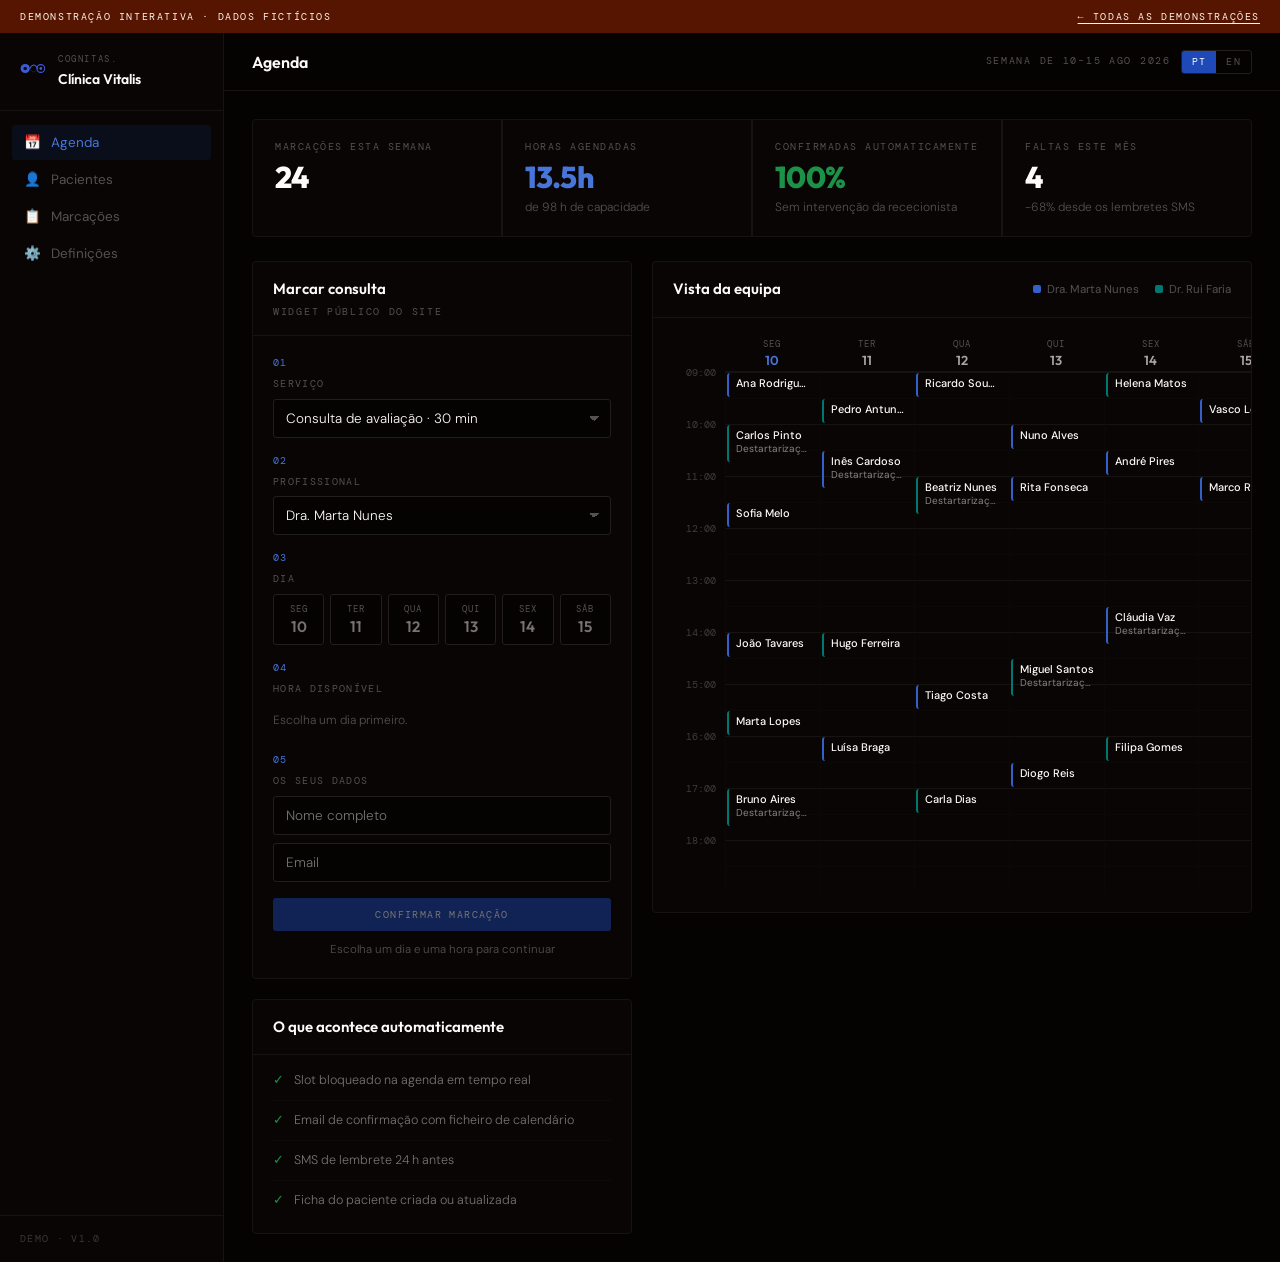
==== agenda/index.html @ 86aa9b93 "Static demo pages with Hetzner deploy pipeline Four self-contained HTML demos, one subdomain each, s" ====
<!DOCTYPE html>
<html lang="pt">
<head>
<meta charset="UTF-8">
<meta name="viewport" content="width=device-width, initial-scale=1.0">
<title>Agenda — Demonstração COGNITAS</title>
<meta name="description" content="Demonstração interativa: marcações online com confirmação automática.">
<link rel="preconnect" href="https://fonts.googleapis.com">
<link rel="preconnect" href="https://fonts.gstatic.com" crossorigin>
<link href="https://fonts.googleapis.com/css2?family=Outfit:wght@400;500;600;700;800&family=DM+Sans:wght@300;400;500&family=DM+Mono:wght@300;400;500&display=swap" rel="stylesheet">
<style>
/* ── shared COGNITAS demo shell ──────────────────────────────
   Inlined on purpose: these pages are opened straight from disk
   as often as they are served, and Safari blocks file:// sub-
   resources that traverse up a directory. Self-contained pages
   work everywhere — served, double-clicked, or offline.
   ──────────────────────────────────────────────────────────── */
/* ══════════════════════════════════════════════════════════════
   COGNITAS — shared demo shell
   Design tokens lifted from cognitas.pt so the demos read as the
   same product family. Dark-only by design (matches the site).
   ══════════════════════════════════════════════════════════════ */

*, *::before, *::after { box-sizing: border-box; margin: 0; padding: 0; }

:root {
  --black:     oklch(10% 0.008 55);
  --dark:      oklch(12% 0.008 55);
  --dark2:     oklch(15% 0.008 55);
  --dark3:     oklch(18% 0.008 55);
  --border:    oklch(19% 0.008 55);
  --border-lt: oklch(24% 0.008 55);
  --mid:       oklch(44% 0.008 55);
  --mid-lt:    oklch(56% 0.008 55);
  --light:     oklch(72% 0.008 55);
  --white:     oklch(99% 0.004 55);

  --accent:    oklch(45% 0.18 264);
  --accent-br: oklch(58% 0.16 264);
  --accent-dim:oklch(45% 0.18 264 / 0.12);

  --ok:        oklch(58% 0.15 150);
  --warn:      oklch(65% 0.15 65);
  --bad:       oklch(58% 0.19 25);

  /* Fallbacks matter: these pages are often opened straight from disk,
     where the Google Fonts request may not resolve. */
  --f-display: 'Outfit', 'Avenir Next', 'Helvetica Neue', Arial, sans-serif;
  --f-body:    'DM Sans', -apple-system, BlinkMacSystemFont, 'Segoe UI', Roboto, sans-serif;
  --f-mono:    'DM Mono', ui-monospace, SFMono-Regular, Menlo, Consolas, monospace;
}

html { -webkit-font-smoothing: antialiased; }
body {
  font-family: var(--f-body);
  background: var(--black);
  color: var(--white);
  font-size: 14px;
  line-height: 1.5;
}

/* ── DEMO BANNER ────────────────────────────────────────────── */
.demo-banner {
  position: sticky; top: 0; z-index: 200;
  display: flex; align-items: center; justify-content: space-between;
  gap: 16px; padding: 9px 20px;
  background: oklch(30% 0.13 65); color: oklch(97% 0.02 65);
  font-family: var(--f-mono); font-size: 10px;
  letter-spacing: 0.16em; text-transform: uppercase;
}
.demo-banner a { color: inherit; text-decoration: underline; text-underline-offset: 3px; }
.demo-banner-note { opacity: 0.75; letter-spacing: 0.1em; text-transform: none; font-size: 11px; }

/* ── SHELL ──────────────────────────────────────────────────── */
.shell { display: flex; min-height: calc(100vh - 36px); }

.sidebar {
  width: 224px; flex-shrink: 0;
  background: var(--dark); border-right: 1px solid var(--border);
  display: flex; flex-direction: column;
}
.side-brand { padding: 20px; border-bottom: 1px solid var(--border); display: flex; align-items: center; gap: 12px; }
.side-brand-sup { font-family: var(--f-mono); font-size: 9px; letter-spacing: 0.18em; text-transform: uppercase; color: var(--mid); }
.side-brand-name { font-family: var(--f-display); font-size: 14px; font-weight: 600; color: var(--white); margin-top: 2px; }
.side-nav { flex: 1; padding: 14px 12px; display: flex; flex-direction: column; gap: 2px; }
.side-link {
  display: flex; align-items: center; gap: 10px;
  padding: 9px 12px; border-radius: 3px;
  font-size: 13.5px; color: var(--mid); text-decoration: none;
  cursor: pointer; transition: all 0.15s; border: none; background: none;
  font-family: var(--f-body); text-align: left; width: 100%;
}
.side-link:hover { color: var(--light); background: var(--dark2); }
.side-link.active { background: var(--accent-dim); color: var(--accent-br); }
.side-foot { padding: 16px 20px; border-top: 1px solid var(--border); font-family: var(--f-mono); font-size: 9.5px; letter-spacing: 0.14em; text-transform: uppercase; color: oklch(34% 0.008 55); }

.main { flex: 1; min-width: 0; display: flex; flex-direction: column; }
.topbar {
  height: 58px; flex-shrink: 0; padding: 0 28px;
  border-bottom: 1px solid var(--border);
  display: flex; align-items: center; justify-content: space-between; gap: 20px;
}
.topbar-title { font-family: var(--f-display); font-size: 16px; font-weight: 600; }
.topbar-actions { display: flex; align-items: center; gap: 10px; }
.content { padding: 28px; flex: 1; }

/* ── LANG TOGGLE ────────────────────────────────────────────── */
.lang-toggle { display: flex; border: 1px solid var(--border-lt); overflow: hidden; border-radius: 3px; }
.lang-btn {
  font-family: var(--f-mono); font-size: 9.5px; letter-spacing: 0.14em; text-transform: uppercase;
  padding: 5px 10px; cursor: pointer; border: none; background: none; color: var(--mid); transition: all 0.15s;
}
.lang-btn.active { background: var(--accent); color: var(--white); }

/* ── TYPO ───────────────────────────────────────────────────── */
.eyebrow { font-family: var(--f-mono); font-size: 9.5px; letter-spacing: 0.18em; text-transform: uppercase; color: var(--mid); }
.h-sec { font-family: var(--f-display); font-size: 15px; font-weight: 600; color: var(--white); }
.muted { color: var(--mid); }
.mono { font-family: var(--f-mono); }

/* ── CARD ───────────────────────────────────────────────────── */
.card { background: var(--dark); border: 1px solid var(--border); border-radius: 4px; }
.card-head {
  padding: 16px 20px; border-bottom: 1px solid var(--border);
  display: flex; align-items: center; justify-content: space-between; gap: 16px;
}
.card-body { padding: 20px; }
.card-body.flush { padding: 0; }

/* ── STATS ──────────────────────────────────────────────────── */
.stat-row { display: grid; grid-template-columns: repeat(auto-fit, minmax(180px, 1fr)); gap: 2px; background: var(--border); border: 1px solid var(--border); border-radius: 4px; overflow: hidden; margin-bottom: 24px; }
.stat { background: var(--dark); padding: 20px 22px; }
.stat-label { font-family: var(--f-mono); font-size: 9.5px; letter-spacing: 0.16em; text-transform: uppercase; color: var(--mid); }
.stat-num { font-family: var(--f-display); font-size: 30px; font-weight: 800; letter-spacing: -0.02em; margin-top: 8px; line-height: 1; }
.stat-num.accent { color: var(--accent-br); }
.stat-num.ok { color: var(--ok); }
.stat-num.bad { color: var(--bad); }
.stat-sub { font-size: 12px; color: var(--mid); margin-top: 6px; font-weight: 300; }

/* ── PILLS ──────────────────────────────────────────────────── */
.pill {
  display: inline-flex; align-items: center; gap: 5px;
  padding: 3px 9px; border-radius: 3px;
  font-family: var(--f-mono); font-size: 9.5px; letter-spacing: 0.12em; text-transform: uppercase;
  white-space: nowrap;
}
.pill::before { content: ''; width: 5px; height: 5px; border-radius: 50%; background: currentColor; flex-shrink: 0; }
.pill.mute { color: var(--mid-lt);   background: oklch(22% 0.008 55); }
.pill.info { color: var(--accent-br); background: oklch(45% 0.18 264 / 0.14); }
.pill.warn { color: var(--warn);      background: oklch(65% 0.15 65 / 0.13); }
.pill.ok   { color: var(--ok);        background: oklch(58% 0.15 150 / 0.13); }
.pill.bad  { color: var(--bad);       background: oklch(58% 0.19 25 / 0.13); }

/* ── BUTTONS ────────────────────────────────────────────────── */
.btn {
  font-family: var(--f-mono); font-size: 10px; letter-spacing: 0.14em; text-transform: uppercase;
  padding: 10px 18px; border: none; border-radius: 3px; cursor: pointer;
  transition: all 0.15s; display: inline-flex; align-items: center; justify-content: center; gap: 8px;
}
.btn:disabled { opacity: 0.45; cursor: not-allowed; }
.btn-primary { background: var(--accent); color: var(--white); }
.btn-primary:hover:not(:disabled) { background: var(--accent-br); }
.btn-ghost { background: none; color: var(--mid-lt); border: 1px solid var(--border-lt); }
.btn-ghost:hover:not(:disabled) { color: var(--white); border-color: var(--mid); }
.btn-sm { padding: 6px 12px; font-size: 9.5px; }

/* ── FORM ───────────────────────────────────────────────────── */
.field { margin-bottom: 16px; }
.field-label { font-family: var(--f-mono); font-size: 9.5px; letter-spacing: 0.14em; text-transform: uppercase; color: var(--mid); display: block; margin-bottom: 7px; }
.input, .select, .textarea {
  width: 100%; background: var(--black); border: 1px solid var(--border-lt); border-radius: 3px;
  color: var(--white); font-family: var(--f-body); font-size: 13.5px; font-weight: 300;
  padding: 10px 12px; outline: none; transition: border-color 0.15s;
}
.input:focus, .select:focus, .textarea:focus { border-color: var(--accent); }
.select { cursor: pointer; appearance: none; background-image: linear-gradient(45deg, transparent 50%, var(--mid) 50%), linear-gradient(135deg, var(--mid) 50%, transparent 50%); background-position: calc(100% - 16px) 50%, calc(100% - 11px) 50%; background-size: 5px 5px, 5px 5px; background-repeat: no-repeat; padding-right: 32px; }
.field-row { display: grid; grid-template-columns: 1fr 1fr; gap: 12px; }

/* ── TABLE ──────────────────────────────────────────────────── */
.tbl-wrap { overflow-x: auto; }
.tbl { width: 100%; border-collapse: collapse; font-size: 13.5px; }
.tbl th {
  text-align: left; padding: 11px 20px; border-bottom: 1px solid var(--border);
  font-family: var(--f-mono); font-size: 9.5px; letter-spacing: 0.14em; text-transform: uppercase;
  color: var(--mid); font-weight: 400; white-space: nowrap;
}
.tbl td { padding: 13px 20px; border-bottom: 1px solid oklch(15% 0.008 55); color: var(--light); font-weight: 300; }
.tbl tbody tr:last-child td { border-bottom: none; }
.tbl tbody tr.clickable { cursor: pointer; transition: background 0.12s; }
.tbl tbody tr.clickable:hover { background: var(--dark2); }
.tbl .num { text-align: right; font-family: var(--f-mono); font-weight: 400; color: var(--white); white-space: nowrap; }
.tbl .strong { color: var(--white); font-weight: 400; }

/* ── MODAL / DRAWER ─────────────────────────────────────────── */
.overlay {
  position: fixed; inset: 0; z-index: 300;
  background: oklch(5% 0 0 / 0.72); backdrop-filter: blur(3px);
  display: flex; align-items: center; justify-content: center; padding: 24px;
  opacity: 0; pointer-events: none; transition: opacity 0.18s;
}
.overlay.open { opacity: 1; pointer-events: auto; }
.modal {
  background: var(--dark); border: 1px solid var(--border-lt); border-radius: 5px;
  width: 100%; max-width: 620px; max-height: 88vh; overflow-y: auto;
  transform: translateY(8px) scale(0.99); transition: transform 0.18s;
}
.overlay.open .modal { transform: none; }
.modal-head { padding: 20px 24px; border-bottom: 1px solid var(--border); display: flex; align-items: center; justify-content: space-between; gap: 16px; }
.modal-title { font-family: var(--f-display); font-size: 17px; font-weight: 600; }
.modal-body { padding: 24px; }
.modal-foot { padding: 16px 24px; border-top: 1px solid var(--border); display: flex; justify-content: flex-end; gap: 10px; }
.x-btn { background: none; border: none; color: var(--mid); font-size: 20px; cursor: pointer; line-height: 1; padding: 0 4px; }
.x-btn:hover { color: var(--white); }

.drawer-wrap { position: fixed; inset: 0; z-index: 300; pointer-events: none; }
.drawer-wrap.open { pointer-events: auto; }
.drawer-scrim { position: absolute; inset: 0; background: oklch(5% 0 0 / 0.6); opacity: 0; transition: opacity 0.2s; }
.drawer-wrap.open .drawer-scrim { opacity: 1; }
.drawer {
  position: absolute; top: 0; right: 0; bottom: 0; width: 420px; max-width: 92vw;
  background: var(--dark); border-left: 1px solid var(--border-lt);
  transform: translateX(100%); transition: transform 0.24s cubic-bezier(0.4,0,0.2,1);
  display: flex; flex-direction: column;
}
.drawer-wrap.open .drawer { transform: none; }
.drawer-head { padding: 20px 24px; border-bottom: 1px solid var(--border); display: flex; align-items: flex-start; justify-content: space-between; gap: 12px; }
.drawer-body { padding: 24px; overflow-y: auto; flex: 1; }

/* ── TIMELINE ───────────────────────────────────────────────── */
.tl { position: relative; padding-left: 22px; }
.tl::before { content: ''; position: absolute; left: 4px; top: 6px; bottom: 6px; width: 1px; background: var(--border-lt); }
.tl-item { position: relative; padding-bottom: 20px; }
.tl-item:last-child { padding-bottom: 0; }
.tl-item::before { content: ''; position: absolute; left: -22px; top: 5px; width: 9px; height: 9px; border-radius: 50%; background: var(--dark); border: 1.5px solid var(--border-lt); }
.tl-item.accent::before { background: var(--accent); border-color: var(--accent); }
.tl-when { font-family: var(--f-mono); font-size: 9.5px; letter-spacing: 0.12em; text-transform: uppercase; color: var(--mid); }
.tl-what { font-size: 13.5px; color: var(--light); margin-top: 4px; font-weight: 300; }

/* ── SPINNER / TOAST ────────────────────────────────────────── */
.spinner {
  width: 13px; height: 13px; border: 1.5px solid oklch(100% 0 0 / 0.28);
  border-top-color: var(--white); border-radius: 50%; animation: spin 0.7s linear infinite;
}
@keyframes spin { to { transform: rotate(360deg); } }

.toast-stack { position: fixed; bottom: 24px; right: 24px; z-index: 400; display: flex; flex-direction: column; gap: 8px; align-items: flex-end; }
.toast {
  background: var(--dark2); border: 1px solid var(--border-lt); border-left: 2px solid var(--ok);
  border-radius: 3px; padding: 13px 18px; font-size: 13px; color: var(--light);
  box-shadow: 0 8px 28px oklch(0% 0 0 / 0.5);
  animation: toast-in 0.25s cubic-bezier(0.2,0,0.2,1);
  max-width: 340px;
}
.toast.info { border-left-color: var(--accent); }
@keyframes toast-in { from { opacity: 0; transform: translateX(16px); } }
.toast.out { opacity: 0; transform: translateX(16px); transition: all 0.25s; }

/* ── MISC ───────────────────────────────────────────────────── */
.flash { animation: flash 1.8s ease-out; }
@keyframes flash {
  0%, 30% { background: oklch(45% 0.18 264 / 0.3); box-shadow: 0 0 0 1px var(--accent); }
  100%    { background: transparent; box-shadow: none; }
}
.empty { padding: 48px 20px; text-align: center; color: var(--mid); font-size: 13px; font-weight: 300; }
.grid-2 { display: grid; grid-template-columns: 1fr 1fr; gap: 20px; align-items: start; }
/* Without this, a wide child (the calendar's 620px min-width) inflates the
   shared track instead of scrolling inside its own overflow container. */
.grid-2 > * { min-width: 0; }
.src-icon { width: 20px; height: 20px; border-radius: 3px; display: inline-flex; align-items: center; justify-content: center; font-size: 10px; flex-shrink: 0; }

@media (max-width: 1080px) {
  .grid-2 { grid-template-columns: 1fr; }
  .sidebar { display: none; }
}
</style>
<style>
  .booking { position: sticky; top: 60px; }
  .step-n {
    font-family: var(--f-mono); font-size: 9.5px; letter-spacing: 0.14em;
    color: var(--accent-br); margin-bottom: 7px; display: block;
  }
  .chip-row { display: grid; grid-template-columns: repeat(6, 1fr); gap: 6px; }
  .chip-row .chip { min-width: 0; padding: 8px 4px; }
  .chip {
    border: 1px solid var(--border-lt); background: var(--black); border-radius: 3px;
    padding: 8px 10px; cursor: pointer; transition: all 0.14s; text-align: center;
    font-family: var(--f-body); color: var(--mid-lt); font-size: 12px; min-width: 52px;
  }
  .chip:hover:not(:disabled) { border-color: var(--mid); color: var(--white); }
  .chip.on { background: var(--accent); border-color: var(--accent); color: var(--white); }
  .chip:disabled { opacity: 0.28; cursor: not-allowed; text-decoration: line-through; }
  .chip-dow { display: block; font-family: var(--f-mono); font-size: 9px; letter-spacing: 0.1em; text-transform: uppercase; opacity: 0.7; }
  .chip-day { display: block; font-family: var(--f-display); font-size: 15px; font-weight: 600; margin-top: 2px; }
  .slot-grid { display: grid; grid-template-columns: repeat(4, 1fr); gap: 6px; }

  /* calendar */
  /* 15-minute rows: the smallest unit that divides every service
     duration (30 and 45 min) into a whole number of grid rows. */
  .cal {
    display: grid; grid-template-columns: 52px repeat(6, minmax(90px, 1fr));
    grid-template-rows: 34px;   /* header row, explicit so it can't be
                                   squeezed into a 13px implicit row */
    grid-auto-rows: 13px; position: relative; min-width: 620px;
  }
  .cal-corner { grid-row: 1; grid-column: 1; }
  .cal-dayhead {
    grid-row: 1; height: 34px; border-bottom: 1px solid var(--border);
    display: flex; flex-direction: column; align-items: center; justify-content: center;
    font-family: var(--f-mono); font-size: 9px; letter-spacing: 0.12em; text-transform: uppercase; color: var(--mid);
  }
  .cal-dayhead b { font-family: var(--f-display); font-size: 13px; font-weight: 600; color: var(--light); letter-spacing: 0; }
  .cal-dayhead.today b { color: var(--accent-br); }
  .cal-time {
    grid-column: 1; font-family: var(--f-mono); font-size: 9.5px; color: oklch(36% 0.008 55);
    text-align: right; padding-right: 9px; transform: translateY(-6px);
  }
  .cal-cell { border-top: 1px solid oklch(14% 0.008 55); border-left: 1px solid oklch(14% 0.008 55); }
  .cal-cell.hour { border-top-color: var(--border); }
  .appt {
    margin: 1px 2px; border-radius: 3px; padding: 4px 7px; overflow: hidden;
    font-size: 11px; line-height: 1.25; cursor: pointer; position: relative; z-index: 2;
    border-left: 2px solid; transition: filter 0.14s;
  }
  .appt:hover { filter: brightness(1.35); }
  .appt-who { font-weight: 500; color: var(--white); white-space: nowrap; overflow: hidden; text-overflow: ellipsis; }
  .appt-what { font-size: 10px; color: oklch(72% 0.008 55 / 0.8); white-space: nowrap; overflow: hidden; text-overflow: ellipsis; }
  .legend-dot { width: 8px; height: 8px; border-radius: 2px; display: inline-block; margin-right: 6px; }

  .auto-item { display: flex; gap: 10px; padding: 10px 0; border-bottom: 1px solid oklch(15% 0.008 55); font-size: 12.5px; color: var(--mid-lt); font-weight: 300; }
  .auto-item:last-child { border-bottom: none; }
  .auto-item .tick { color: var(--ok); flex-shrink: 0; }

  /* a class, not an inline style, so the responsive rule below can win */
  .agenda-split { grid-template-columns: 380px 1fr; }
  @media (max-width: 1180px) { .booking { position: static; } }
  @media (max-width: 1080px) { .agenda-split { grid-template-columns: 1fr; } }
</style>
</head>
<body>

<div class="shell">
  <aside class="sidebar">
    <div class="side-brand">
      <span id="logo"></span>
      <div>
        <div class="side-brand-sup">Cognitas.</div>
        <div class="side-brand-name">Clínica Vitalis</div>
      </div>
    </div>
    <nav class="side-nav">
      <button class="side-link active">📅 <span data-pt="Agenda" data-en="Calendar">Agenda</span></button>
      <button class="side-link" onclick="notInDemo()">👤 <span data-pt="Pacientes" data-en="Patients">Pacientes</span></button>
      <button class="side-link" onclick="notInDemo()">📋 <span data-pt="Marcações" data-en="Bookings">Marcações</span></button>
      <button class="side-link" onclick="notInDemo()">⚙️ <span data-pt="Definições" data-en="Settings">Definições</span></button>
    </nav>
    <div class="side-foot">Demo · v1.0</div>
  </aside>

  <main class="main">
    <div class="topbar">
      <div class="topbar-title" data-pt="Agenda" data-en="Calendar">Agenda</div>
      <div class="topbar-actions">
        <span class="eyebrow" id="weekLabel"></span>
        <div class="lang-toggle" id="lang"></div>
      </div>
    </div>

    <div class="content">
      <div class="stat-row">
        <div class="stat">
          <div class="stat-label" data-pt="Marcações esta semana" data-en="Bookings this week">Marcações esta semana</div>
          <div class="stat-num" id="statCount">23</div>
        </div>
        <div class="stat">
          <div class="stat-label" data-pt="Horas agendadas" data-en="Hours booked">Horas agendadas</div>
          <div class="stat-num accent" id="statOcc">13h</div>
          <div class="stat-sub" data-pt="de 98 h de capacidade" data-en="of 98 h capacity">de 98 h de capacidade</div>
        </div>
        <div class="stat">
          <div class="stat-label" data-pt="Confirmadas automaticamente" data-en="Auto-confirmed">Confirmadas automaticamente</div>
          <div class="stat-num ok">100%</div>
          <div class="stat-sub" data-pt="Sem intervenção da rececionista" data-en="No receptionist involved">Sem intervenção da rececionista</div>
        </div>
        <div class="stat">
          <div class="stat-label" data-pt="Faltas este mês" data-en="No-shows this month">Faltas este mês</div>
          <div class="stat-num">4</div>
          <div class="stat-sub" data-pt="−68% desde os lembretes SMS" data-en="−68% since SMS reminders">−68% desde os lembretes SMS</div>
        </div>
      </div>

      <div class="grid-2 agenda-split">

        <!-- ── BOOKING WIDGET ───────────────────────────────── -->
        <div class="booking">
          <div class="card">
            <div class="card-head">
              <div>
                <div class="h-sec" data-pt="Marcar consulta" data-en="Book an appointment">Marcar consulta</div>
                <div class="eyebrow" style="margin-top:4px;" data-pt="Widget público do site" data-en="Public website widget">Widget público do site</div>
              </div>
            </div>
            <div class="card-body">
              <div class="field">
                <span class="step-n">01</span>
                <label class="field-label" data-pt="Serviço" data-en="Service">Serviço</label>
                <select class="select" id="svc"></select>
              </div>

              <div class="field">
                <span class="step-n">02</span>
                <label class="field-label" data-pt="Profissional" data-en="Practitioner">Profissional</label>
                <select class="select" id="prof"></select>
              </div>

              <div class="field">
                <span class="step-n">03</span>
                <label class="field-label" data-pt="Dia" data-en="Day">Dia</label>
                <div class="chip-row" id="dayChips"></div>
              </div>

              <div class="field">
                <span class="step-n">04</span>
                <label class="field-label" data-pt="Hora disponível" data-en="Available time">Hora disponível</label>
                <div class="slot-grid" id="slots"></div>
              </div>

              <div class="field">
                <span class="step-n">05</span>
                <label class="field-label" data-pt="Os seus dados" data-en="Your details">Os seus dados</label>
                <input class="input" id="pname" style="margin-bottom:8px;" data-pt="Nome completo" data-en="Full name" placeholder="Nome completo">
                <input class="input" id="pmail" data-pt="Email" data-en="Email" placeholder="Email">
              </div>

              <button class="btn btn-primary" id="confirmBtn" style="width:100%;" disabled
                      data-pt="Confirmar marcação" data-en="Confirm booking">Confirmar marcação</button>
              <div class="muted" style="font-size:11.5px; margin-top:10px; text-align:center; font-weight:300;"
                   data-pt="Escolha um dia e uma hora para continuar"
                   data-en="Pick a day and a time to continue">Escolha um dia e uma hora para continuar</div>
            </div>
          </div>

          <div class="card" style="margin-top:20px;">
            <div class="card-head">
              <div class="h-sec" data-pt="O que acontece automaticamente" data-en="What happens automatically">O que acontece automaticamente</div>
            </div>
            <div class="card-body" style="padding-top:6px; padding-bottom:14px;">
              <div class="auto-item"><span class="tick">✓</span><span data-pt="Slot bloqueado na agenda em tempo real" data-en="Slot blocked in the calendar in real time">Slot bloqueado na agenda em tempo real</span></div>
              <div class="auto-item"><span class="tick">✓</span><span data-pt="Email de confirmação com ficheiro de calendário" data-en="Confirmation email with a calendar file">Email de confirmação com ficheiro de calendário</span></div>
              <div class="auto-item"><span class="tick">✓</span><span data-pt="SMS de lembrete 24 h antes" data-en="SMS reminder 24 h before">SMS de lembrete 24 h antes</span></div>
              <div class="auto-item"><span class="tick">✓</span><span data-pt="Ficha do paciente criada ou atualizada" data-en="Patient record created or updated">Ficha do paciente criada ou atualizada</span></div>
            </div>
          </div>
        </div>

        <!-- ── CALENDAR ─────────────────────────────────────── -->
        <div class="card">
          <div class="card-head">
            <div class="h-sec" data-pt="Vista da equipa" data-en="Team view">Vista da equipa</div>
            <div style="display:flex; gap:16px; font-size:11.5px; color:var(--mid);" id="legend"></div>
          </div>
          <div class="card-body" style="overflow-x:auto;">
            <div class="cal" id="cal"></div>
          </div>
        </div>

      </div>
    </div>
  </main>
</div>

<!-- appointment detail -->
<div class="overlay" id="apptModal">
  <div class="modal" style="max-width:440px;">
    <div class="modal-head">
      <div class="modal-title" data-pt="Detalhe da marcação" data-en="Appointment detail">Detalhe da marcação</div>
      <button class="x-btn" onclick="closeEl('#apptModal')">×</button>
    </div>
    <div class="modal-body" id="apptBody"></div>
  </div>
</div>

<script>
/* ══════════════════════════════════════════════════════════════
   COGNITAS — shared demo helpers
   Bilingual toggle, toasts, modals, formatting. No backend:
   every demo is deterministic and runs entirely in the browser.
   ══════════════════════════════════════════════════════════════ */

let LANG = 'pt';

/* ── i18n ───────────────────────────────────────────────────── */
function applyLang(lang) {
  LANG = lang;
  document.documentElement.lang = lang;
  document.querySelectorAll('[data-pt]').forEach(el => {
    const txt = el.getAttribute('data-' + lang);
    if (txt == null) return;
    if (el.tagName === 'INPUT' || el.tagName === 'TEXTAREA') el.placeholder = txt;
    else el.innerHTML = txt;
  });
  document.querySelectorAll('.lang-btn').forEach(b => {
    b.classList.toggle('active', b.dataset.lang === lang);
  });
  document.dispatchEvent(new CustomEvent('langchange', { detail: lang }));
}
function t(pt, en) { return LANG === 'pt' ? pt : en; }

function mountLangToggle(host) {
  const el = typeof host === 'string' ? document.querySelector(host) : host;
  if (!el) return;
  el.innerHTML =
    '<button class="lang-btn active" data-lang="pt">PT</button>' +
    '<button class="lang-btn" data-lang="en">EN</button>';
  el.querySelectorAll('.lang-btn').forEach(b =>
    b.addEventListener('click', () => applyLang(b.dataset.lang))
  );
}

/* ── formatting ─────────────────────────────────────────────── */
const EUR = n => new Intl.NumberFormat('pt-PT', {
  style: 'currency', currency: 'EUR', minimumFractionDigits: 2
}).format(n);

const EUR0 = n => new Intl.NumberFormat('pt-PT', {
  style: 'currency', currency: 'EUR', maximumFractionDigits: 0
}).format(n);

const MONTHS_PT = ['jan','fev','mar','abr','mai','jun','jul','ago','set','out','nov','dez'];
const MONTHS_EN = ['jan','feb','mar','apr','may','jun','jul','aug','sep','oct','nov','dec'];
const DOW_PT = ['dom','seg','ter','qua','qui','sex','sáb'];
const DOW_EN = ['sun','mon','tue','wed','thu','fri','sat'];

function fmtDate(d) {
  const M = LANG === 'pt' ? MONTHS_PT : MONTHS_EN;
  return `${d.getDate()} ${M[d.getMonth()]} ${d.getFullYear()}`;
}
function fmtDateShort(d) {
  const M = LANG === 'pt' ? MONTHS_PT : MONTHS_EN;
  return `${String(d.getDate()).padStart(2, '0')} ${M[d.getMonth()]}`;
}

/* ── toasts ─────────────────────────────────────────────────── */
function toast(msg, kind = 'ok', ms = 4200) {
  let stack = document.querySelector('.toast-stack');
  if (!stack) {
    stack = document.createElement('div');
    stack.className = 'toast-stack';
    document.body.appendChild(stack);
  }
  const el = document.createElement('div');
  el.className = 'toast' + (kind === 'info' ? ' info' : '');
  el.innerHTML = msg;
  stack.appendChild(el);
  setTimeout(() => {
    el.classList.add('out');
    setTimeout(() => el.remove(), 260);
  }, ms);
}

/* ── overlays ───────────────────────────────────────────────── */
function openEl(sel)  { document.querySelector(sel)?.classList.add('open'); }
function closeEl(sel) { document.querySelector(sel)?.classList.remove('open'); }

document.addEventListener('keydown', e => {
  if (e.key === 'Escape') {
    document.querySelectorAll('.overlay.open, .drawer-wrap.open')
      .forEach(el => el.classList.remove('open'));
  }
});

/* Click the scrim (but not the panel) to dismiss. */
document.addEventListener('click', e => {
  if (e.target.classList.contains('overlay') || e.target.classList.contains('drawer-scrim')) {
    e.target.closest('.overlay, .drawer-wrap').classList.remove('open');
  }
});

/* ── fake async ─────────────────────────────────────────────── */
/* Demos are deterministic; the delay exists so the UI reads as
   real work happening rather than an instant state swap. */
function pretendWork(btn, labelHTML, ms, done) {
  const original = btn.innerHTML;
  btn.disabled = true;
  btn.innerHTML = `<span class="spinner"></span><span>${labelHTML}</span>`;
  setTimeout(() => {
    btn.disabled = false;
    btn.innerHTML = original;
    done();
  }, ms);
}

/* ── shared brand mark ──────────────────────────────────────── */
function cognitasLogo(size = 26) {
  const h = Math.round(size * 0.667);
  return `<svg width="${size}" height="${h}" viewBox="0 0 36 24" fill="none" aria-label="Cognitas">
    <circle cx="7" cy="12" r="6.5" fill="#3B5BDB"/>
    <circle cx="7" cy="12" r="2.5" fill="#0D0D0D"/>
    <path d="M13.5 12 C17 5.5 21 5.5 24.5 12" stroke="#3B5BDB" stroke-width="1.5" stroke-linecap="round" fill="none"/>
    <path d="M13.5 12 C17 18.5 21 18.5 24.5 12" stroke="#3B5BDB" stroke-width="0.8" stroke-linecap="round" fill="none" opacity="0.45"/>
    <circle cx="29" cy="12" r="5.5" stroke="#3B5BDB" stroke-width="1.5" fill="none"/>
    <circle cx="29" cy="12" r="2" fill="#3B5BDB"/>
  </svg>`;
}

/* ── demo banner ────────────────────────────────────────────── */
function mountBanner() {
  const b = document.createElement('div');
  b.className = 'demo-banner';
  b.innerHTML =
    `<span data-pt="Demonstração interativa · Dados fictícios"
           data-en="Interactive demo · Fictional data">Demonstração interativa · Dados fictícios</span>
     <a href="https://demos.cognitas.pt" data-pt="← Todas as demonstrações" data-en="← All demos">← Todas as demonstrações</a>`;
  document.body.prepend(b);
}
</script>
<script>
/* ══════════════════════════════════════════════════════════════
   Clínica Vitalis — fictional practice, week of 10–15 Aug 2026.
   All state lives in this file; nothing is persisted or sent.
   ══════════════════════════════════════════════════════════════ */

const PROFS = [
  { id: 'mn', name: 'Dra. Marta Nunes', color: 'oklch(52% 0.17 264)' },
  { id: 'rf', name: 'Dr. Rui Faria',    color: 'oklch(50% 0.12 190)' }
];

const SERVICES = [
  { id: 'aval', pt: 'Consulta de avaliação',   en: 'Initial assessment',        min: 30 },
  { id: 'limp', pt: 'Destartarização',          en: 'Scale and polish',          min: 45 },
  { id: 'seg',  pt: 'Consulta de seguimento',   en: 'Follow-up',                 min: 30 },
  { id: 'orto', pt: 'Ortodontia — ajuste',      en: 'Orthodontics — adjustment', min: 30 }
];

const DAYS = [
  { dow: 'seg', dowEn: 'mon', d: 10 }, { dow: 'ter', dowEn: 'tue', d: 11 },
  { dow: 'qua', dowEn: 'wed', d: 12 }, { dow: 'qui', dowEn: 'thu', d: 13 },
  { dow: 'sex', dowEn: 'fri', d: 14 }, { dow: 'sáb', dowEn: 'sat', d: 15 }
];

const OPEN = 9, CLOSE = 19, SLOT = 15, ROWS = (CLOSE - OPEN) * (60 / SLOT);

/* day, "HH:MM", minutes, prof, patient, service */
let APPTS = [
  [0,'09:00',30,'mn','Ana Rodrigues','aval'],  [0,'10:00',45,'rf','Carlos Pinto','limp'],
  [0,'11:30',30,'mn','Sofia Melo','seg'],      [0,'14:00',30,'mn','João Tavares','orto'],
  [0,'15:30',30,'rf','Marta Lopes','aval'],    [0,'17:00',45,'rf','Bruno Aires','limp'],
  [1,'09:30',30,'rf','Pedro Antunes','seg'],   [1,'10:30',45,'mn','Inês Cardoso','limp'],
  [1,'14:00',30,'rf','Hugo Ferreira','aval'],  [1,'16:00',30,'mn','Luísa Braga','seg'],
  [2,'09:00',30,'mn','Ricardo Sousa','orto'],  [2,'11:00',45,'rf','Beatriz Nunes','limp'],
  [2,'15:00',30,'mn','Tiago Costa','aval'],    [2,'17:00',30,'rf','Carla Dias','seg'],
  [3,'10:00',30,'mn','Nuno Alves','seg'],      [3,'11:00',30,'mn','Rita Fonseca','aval'],
  [3,'14:30',45,'rf','Miguel Santos','limp'],  [3,'16:30',30,'mn','Diogo Reis','orto'],
  [4,'09:00',30,'rf','Helena Matos','aval'],   [4,'10:30',30,'mn','André Pires','seg'],
  [4,'13:30',45,'mn','Cláudia Vaz','limp'],    [4,'16:00',30,'rf','Filipa Gomes','seg'],
  [5,'09:30',30,'mn','Vasco Leal','aval'],     [5,'11:00',30,'mn','Marco Ribeiro','seg']
].map(a => ({ day: a[0], time: a[1], min: a[2], prof: a[3], who: a[4], svc: a[5] }));

let sel = { svc: 'aval', prof: 'mn', day: null, time: null };

/* ── helpers ────────────────────────────────────────────────── */
const toMin  = hhmm => (+hhmm.slice(0,2)) * 60 + (+hhmm.slice(3));
const toHHMM = m => `${String(Math.floor(m/60)).padStart(2,'0')}:${String(m%60).padStart(2,'0')}`;
const svcOf  = id => SERVICES.find(s => s.id === id);
const profOf = id => PROFS.find(p => p.id === id);
const svcName = id => { const s = svcOf(id); return t(s.pt, s.en); };

function overlaps(day, prof, start, dur) {
  const end = start + dur;
  return APPTS.some(a => {
    if (a.day !== day || a.prof !== prof) return false;
    const s = toMin(a.time), e = s + a.min;
    return start < e && end > s;
  });
}

/* ── render: booking form ───────────────────────────────────── */
function renderSelects() {
  const svcEl = document.getElementById('svc');
  svcEl.innerHTML = SERVICES
    .map(s => `<option value="${s.id}">${t(s.pt, s.en)} · ${s.min} min</option>`).join('');
  svcEl.value = sel.svc;

  const profEl = document.getElementById('prof');
  profEl.innerHTML = PROFS.map(p => `<option value="${p.id}">${p.name}</option>`).join('');
  profEl.value = sel.prof;
}

function renderDays() {
  document.getElementById('dayChips').innerHTML = DAYS.map((d, i) => `
    <button class="chip ${sel.day === i ? 'on' : ''}" onclick="pickDay(${i})">
      <span class="chip-dow">${LANG === 'pt' ? d.dow : d.dowEn}</span>
      <span class="chip-day">${d.d}</span>
    </button>`).join('');
}

function renderSlots() {
  const box = document.getElementById('slots');
  if (sel.day === null) {
    box.innerHTML = `<div class="muted" style="grid-column:1/-1; font-size:12px; padding:8px 0; font-weight:300;">${
      t('Escolha um dia primeiro.', 'Pick a day first.')}</div>`;
    return;
  }
  const dur = svcOf(sel.svc).min;
  let html = '';
  for (let m = OPEN * 60; m + dur <= CLOSE * 60; m += 30) {
    /* Lunch: the practice does not book 13:00–14:00 on weekdays. */
    const lunch = sel.day < 5 && m < 14 * 60 && m + dur > 13 * 60;
    const taken = overlaps(sel.day, sel.prof, m, dur);
    const off   = sel.day === 5 && m >= 13 * 60;          /* Saturday half-day */
    const bad   = lunch || taken || off;
    html += `<button class="chip ${sel.time === m ? 'on' : ''}" ${bad ? 'disabled' : ''}
               onclick="pickTime(${m})">${toHHMM(m)}</button>`;
  }
  box.innerHTML = html;
}

function refreshCta() {
  const ok = sel.day !== null && sel.time !== null;
  document.getElementById('confirmBtn').disabled = !ok;
}

function pickDay(i)  { sel.day = i; sel.time = null; renderDays(); renderSlots(); refreshCta(); }
function pickTime(m) { sel.time = m; renderSlots(); refreshCta(); }

/* ── render: calendar ───────────────────────────────────────── */
function renderCal() {
  const cal = document.getElementById('cal');
  let html = '<div class="cal-corner"></div>';

  DAYS.forEach((d, i) => {
    html += `<div class="cal-dayhead ${i === 0 ? 'today' : ''}" style="grid-column:${i + 2};">
      ${LANG === 'pt' ? d.dow : d.dowEn}<b>${d.d}</b></div>`;
  });

  for (let r = 0; r < ROWS; r++) {
    const m = OPEN * 60 + r * SLOT;
    if (m % 60 === 0) html += `<div class="cal-time" style="grid-row:${r + 2};">${toHHMM(m)}</div>`;
    /* only draw a cell every half hour, spanning two 15-min rows,
       so the background grid stays as legible as before */
    if (m % 30 === 0) {
      for (let c = 0; c < 6; c++) {
        html += `<div class="cal-cell ${m % 60 === 0 ? 'hour' : ''}"
                      style="grid-row:${r + 2} / span 2; grid-column:${c + 2};"></div>`;
      }
    }
  }

  APPTS.forEach((a, idx) => {
    const row  = ((toMin(a.time) - OPEN * 60) / SLOT) + 2;
    const span = Math.max(1, Math.round(a.min / SLOT));
    const p    = profOf(a.prof);
    html += `<div class="appt ${a.isNew ? 'flash' : ''}"
                  style="grid-row:${row} / span ${span}; grid-column:${a.day + 2};
                         background:${p.color}22; border-left-color:${p.color};"
                  onclick="showAppt(${idx})">
        <div class="appt-who">${a.who}</div>
        ${a.min >= 45 ? `<div class="appt-what">${svcName(a.svc)}</div>` : ''}
      </div>`;
  });

  cal.innerHTML = html;

  document.getElementById('legend').innerHTML = PROFS.map(p =>
    `<span><span class="legend-dot" style="background:${p.color}"></span>${p.name}</span>`).join('');

  document.getElementById('statCount').textContent = APPTS.length;
  /* 2 practitioners × (5 weekdays × 9 h + Saturday 4 h) = 98 h of capacity */
  const hrs = APPTS.reduce((s, a) => s + a.min, 0) / 60;
  document.getElementById('statOcc').textContent = (Math.round(hrs * 10) / 10) + 'h';
}

function showAppt(i) {
  const a = APPTS[i], p = profOf(a.prof), d = DAYS[a.day];
  document.getElementById('apptBody').innerHTML = `
    <div style="font-family:var(--f-display); font-size:21px; font-weight:700; margin-bottom:4px;">${a.who}</div>
    <div class="muted" style="margin-bottom:20px;">${svcName(a.svc)} · ${a.min} min</div>
    <div style="display:grid; grid-template-columns:auto 1fr; gap:10px 20px; font-size:13.5px;">
      <span class="eyebrow">${t('Quando','When')}</span>
      <span>${LANG === 'pt' ? d.dow : d.dowEn} ${d.d} ${t('ago','aug')} 2026 · ${a.time}</span>
      <span class="eyebrow">${t('Profissional','Practitioner')}</span>
      <span><span class="legend-dot" style="background:${p.color}"></span>${p.name}</span>
      <span class="eyebrow">${t('Estado','Status')}</span>
      <span><span class="pill ok">${t('Confirmada','Confirmed')}</span></span>
      <span class="eyebrow">${t('Origem','Source')}</span>
      <span>${t('Widget do site','Website widget')}</span>
    </div>`;
  openEl('#apptModal');
}

/* ── confirm booking ────────────────────────────────────────── */
document.getElementById('confirmBtn').addEventListener('click', function () {
  const name = document.getElementById('pname').value.trim() || t('Novo paciente', 'New patient');
  pretendWork(this, t('A verificar disponibilidade…', 'Checking availability…'), 1400, () => {
    APPTS.forEach(a => delete a.isNew);
    const fresh = {
      day: sel.day, time: toHHMM(sel.time), min: svcOf(sel.svc).min,
      prof: sel.prof, who: name, svc: sel.svc, isNew: true
    };
    APPTS.push(fresh);
    /* drop the flag once the highlight has played, so switching
       language later doesn't replay the animation */
    setTimeout(() => { delete fresh.isNew; }, 2000);
    const when = `${DAYS[sel.day].d} ${t('ago','aug')} · ${toHHMM(sel.time)}`;
    sel.time = null;
    renderSlots(); refreshCta(); renderCal();

    toast(`<b>${t('Marcação confirmada','Booking confirmed')}</b><br>${name} — ${when}`);
    setTimeout(() => toast(t('Email de confirmação enviado ✓', 'Confirmation email sent ✓'), 'info'), 700);
    setTimeout(() => toast(t('Lembrete SMS agendado para 24 h antes ✓', 'SMS reminder scheduled for 24 h before ✓'), 'info'), 1500);
  });
});

function notInDemo() {
  toast(t('Esta secção existe na versão completa — a demonstração cobre apenas a agenda.',
          'This section exists in the full product — the demo covers the calendar only.'), 'info');
}

/* ── boot ───────────────────────────────────────────────────── */
document.getElementById('logo').innerHTML = cognitasLogo(26);
mountBanner();
mountLangToggle('#lang');

document.getElementById('svc').addEventListener('change', e => {
  sel.svc = e.target.value; sel.time = null; renderSlots(); refreshCta();
});
document.getElementById('prof').addEventListener('change', e => {
  sel.prof = e.target.value; sel.time = null; renderSlots(); refreshCta();
});

function renderAll() {
  document.getElementById('weekLabel').textContent =
    t('Semana de 10–15 ago 2026', 'Week of 10–15 aug 2026');
  renderSelects(); renderDays(); renderSlots(); renderCal();
}
document.addEventListener('langchange', renderAll);
renderAll();
applyLang('pt');
</script>
</body>
</html>
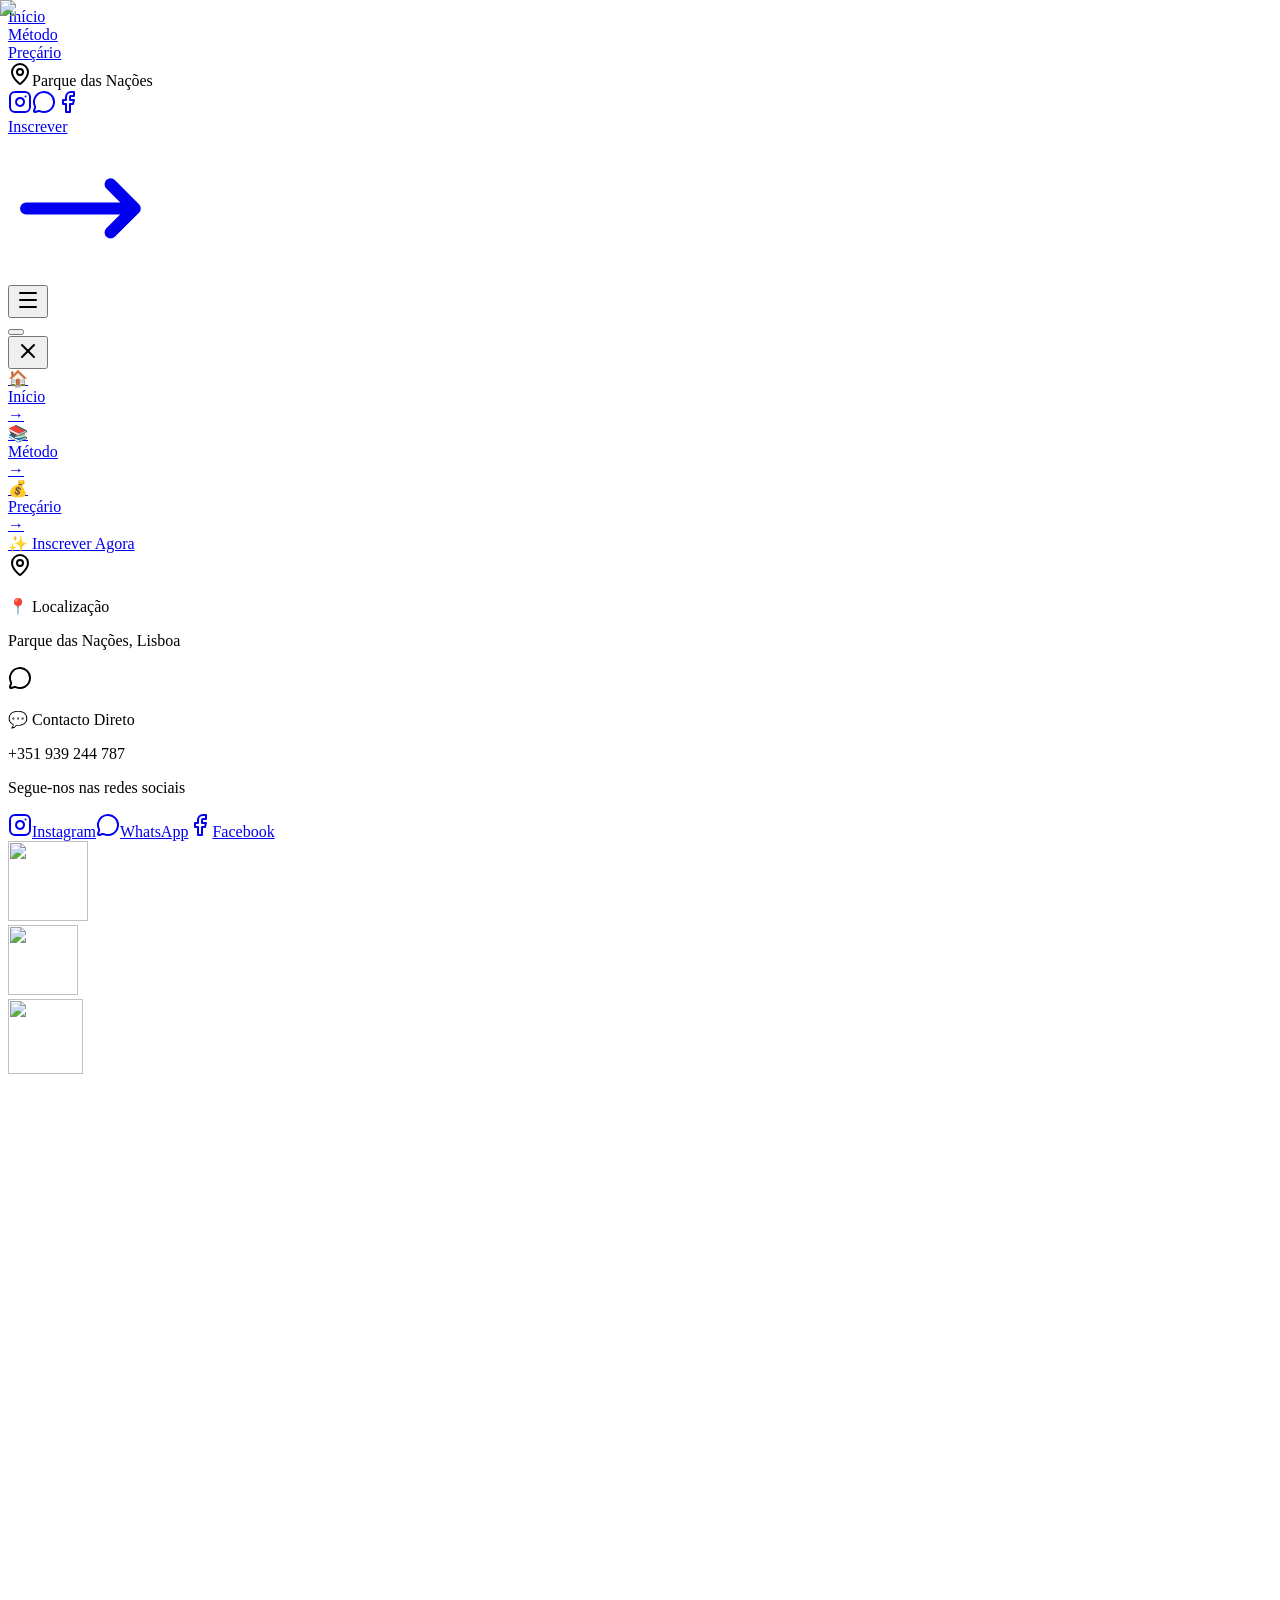
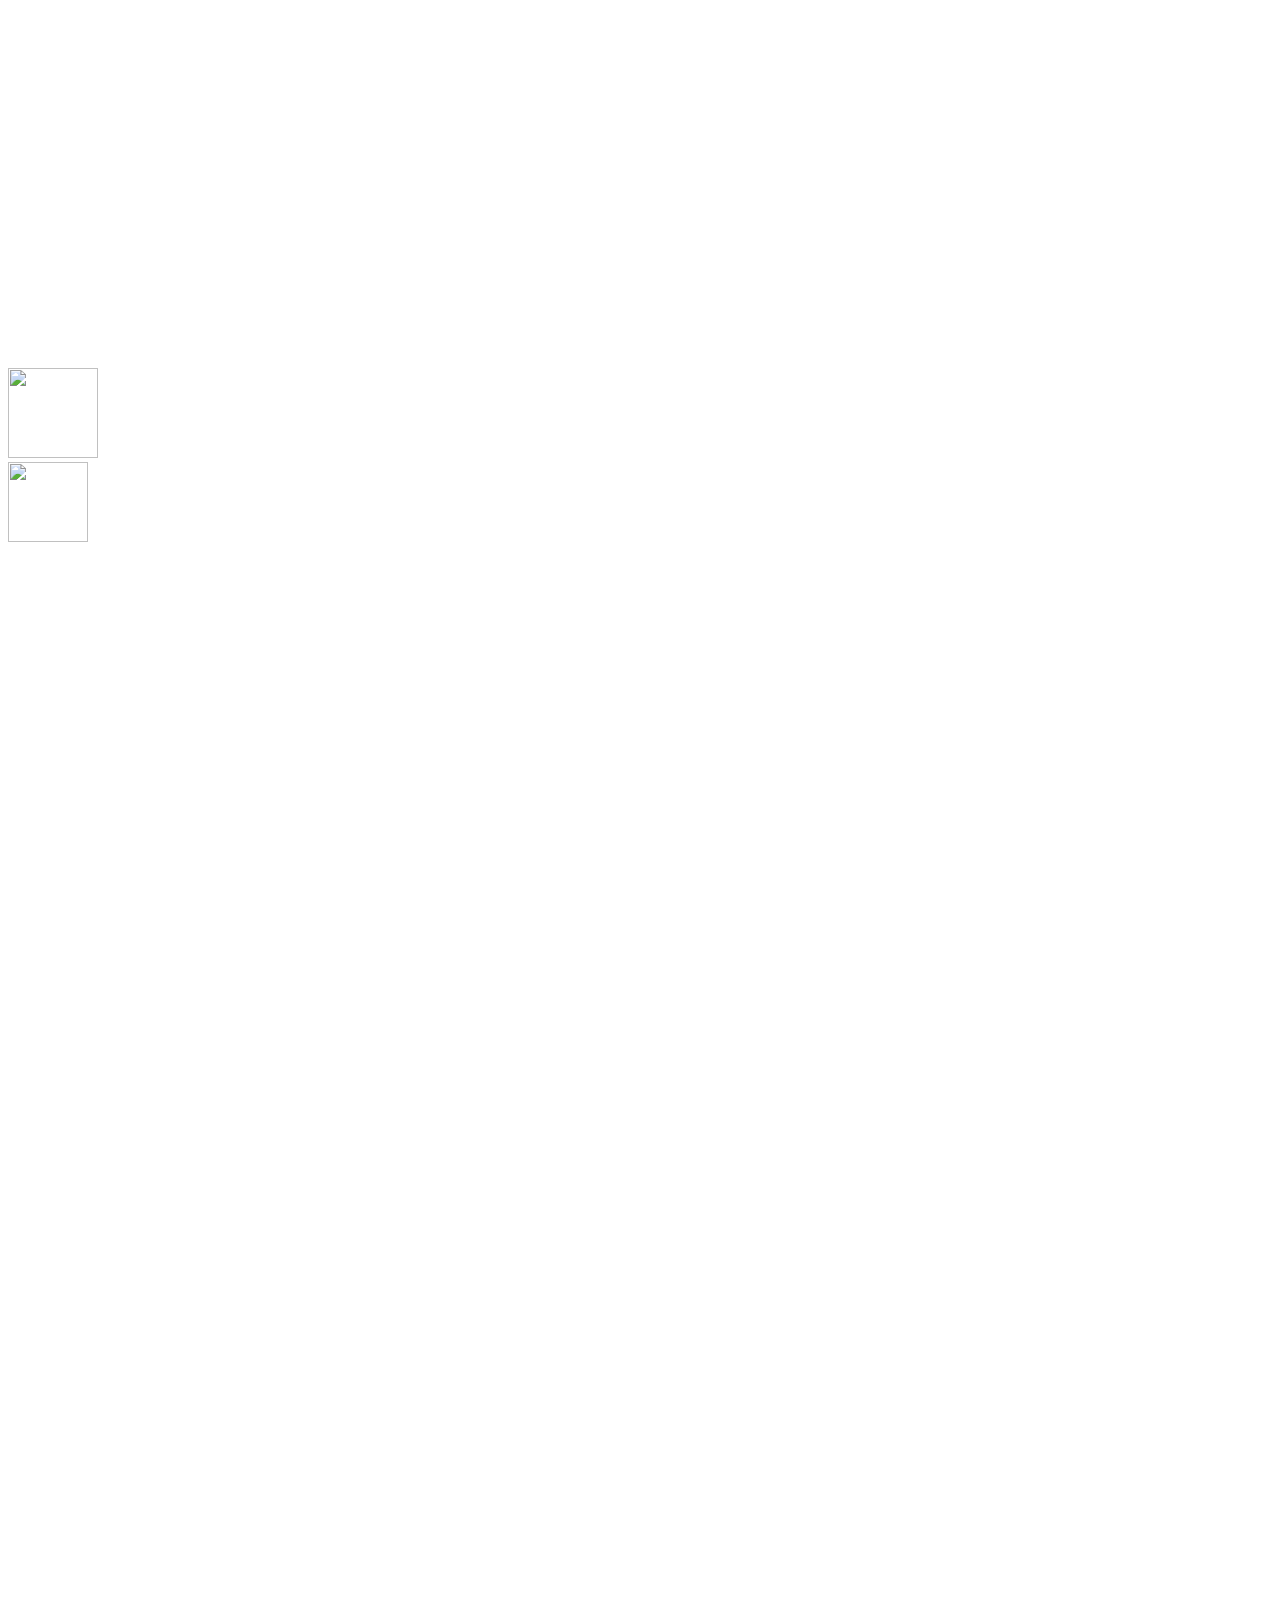
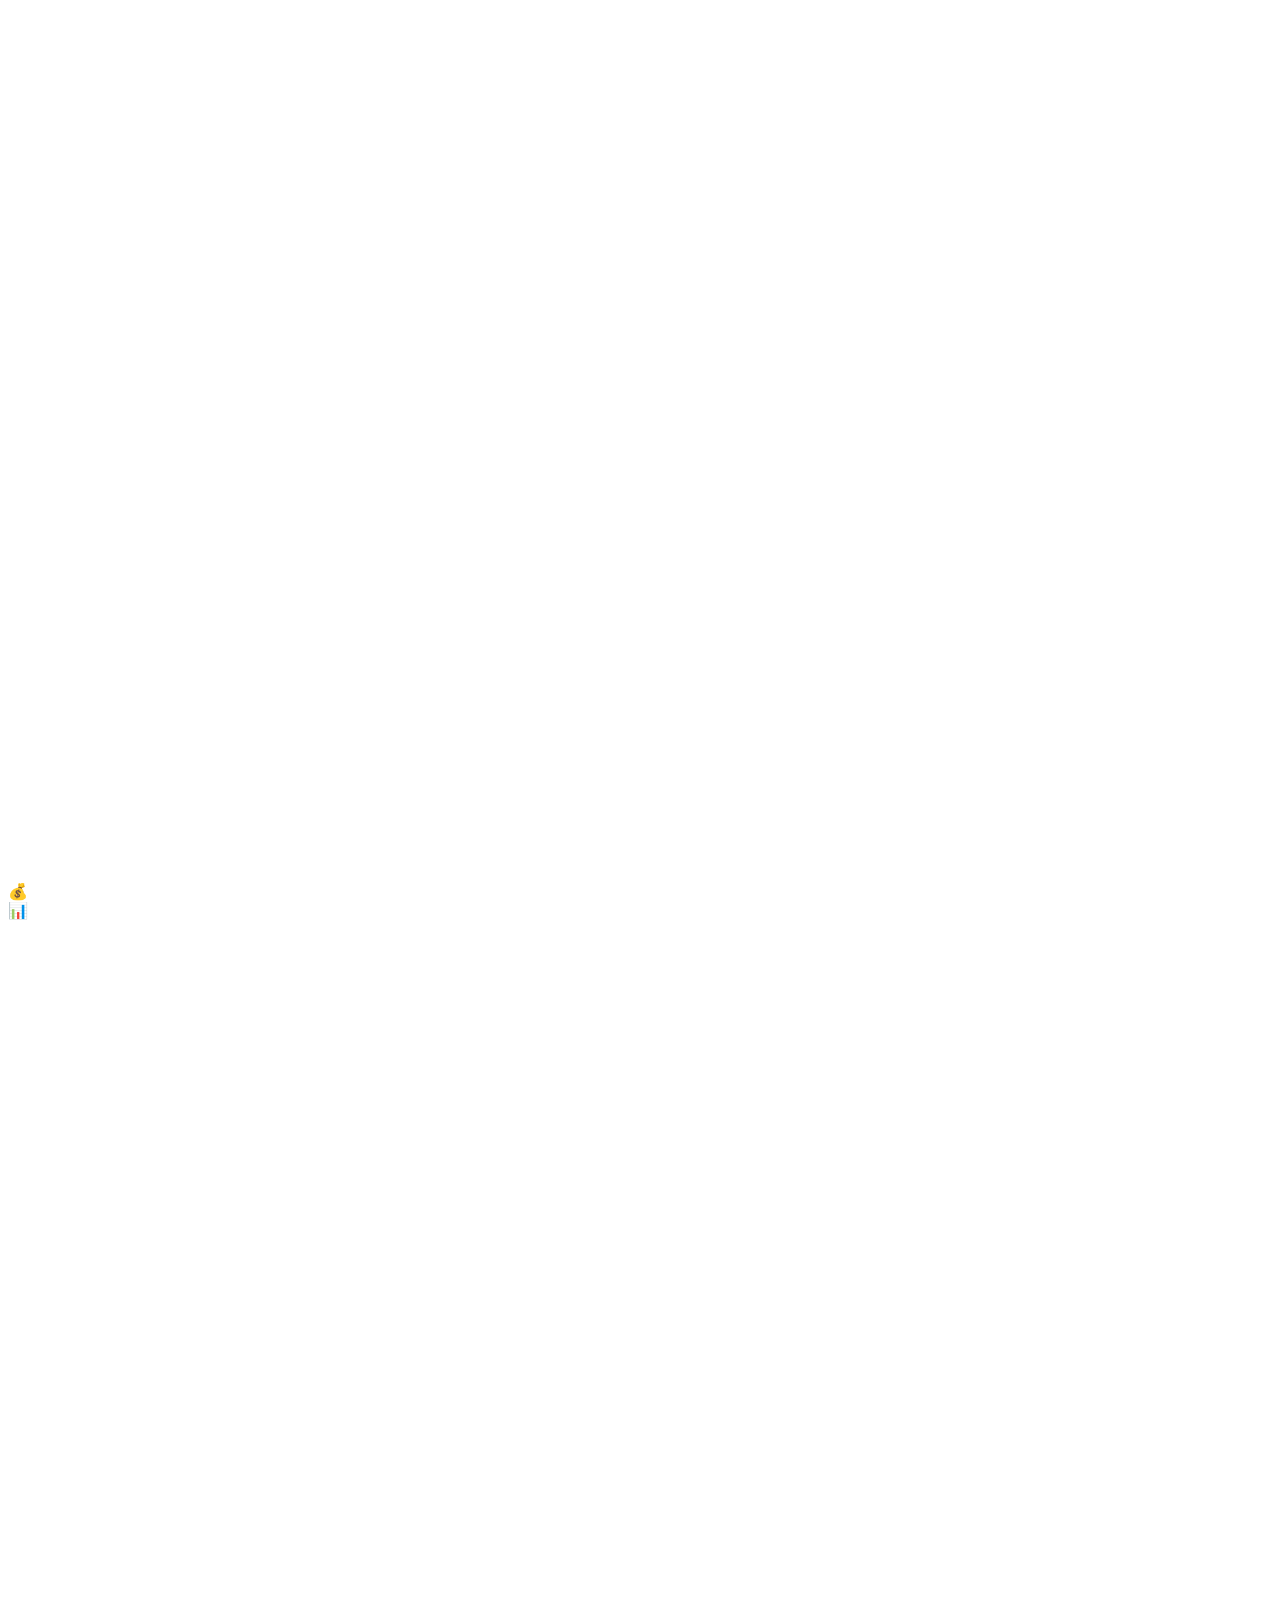
==== commit b00e69d2: "Replace agenda demo with a static mirror of cetomanota.com Co-Authored-By: Claude Opus 5.5 (1M conte" ====
--- a/agenda/index.html
+++ b/agenda/index.html
@@ -1,840 +1,3 @@
-<!DOCTYPE html>
-<html lang="pt">
-<head>
-<meta charset="UTF-8">
-<meta name="viewport" content="width=device-width, initial-scale=1.0">
-<title>Agenda — Demonstração COGNITAS</title>
-<meta name="description" content="Demonstração interativa: marcações online com confirmação automática.">
-<link rel="preconnect" href="https://fonts.googleapis.com">
-<link rel="preconnect" href="https://fonts.gstatic.com" crossorigin>
-<link href="https://fonts.googleapis.com/css2?family=Outfit:wght@400;500;600;700;800&family=DM+Sans:wght@300;400;500&family=DM+Mono:wght@300;400;500&display=swap" rel="stylesheet">
-<style>
-/* ── shared COGNITAS demo shell ──────────────────────────────
-   Inlined on purpose: these pages are opened straight from disk
-   as often as they are served, and Safari blocks file:// sub-
-   resources that traverse up a directory. Self-contained pages
-   work everywhere — served, double-clicked, or offline.
-   ──────────────────────────────────────────────────────────── */
-/* ══════════════════════════════════════════════════════════════
-   COGNITAS — shared demo shell
-   Design tokens lifted from cognitas.pt so the demos read as the
-   same product family. Dark-only by design (matches the site).
-   ══════════════════════════════════════════════════════════════ */
-
-*, *::before, *::after { box-sizing: border-box; margin: 0; padding: 0; }
-
-:root {
-  --black:     oklch(10% 0.008 55);
-  --dark:      oklch(12% 0.008 55);
-  --dark2:     oklch(15% 0.008 55);
-  --dark3:     oklch(18% 0.008 55);
-  --border:    oklch(19% 0.008 55);
-  --border-lt: oklch(24% 0.008 55);
-  --mid:       oklch(44% 0.008 55);
-  --mid-lt:    oklch(56% 0.008 55);
-  --light:     oklch(72% 0.008 55);
-  --white:     oklch(99% 0.004 55);
-
-  --accent:    oklch(45% 0.18 264);
-  --accent-br: oklch(58% 0.16 264);
-  --accent-dim:oklch(45% 0.18 264 / 0.12);
-
-  --ok:        oklch(58% 0.15 150);
-  --warn:      oklch(65% 0.15 65);
-  --bad:       oklch(58% 0.19 25);
-
-  /* Fallbacks matter: these pages are often opened straight from disk,
-     where the Google Fonts request may not resolve. */
-  --f-display: 'Outfit', 'Avenir Next', 'Helvetica Neue', Arial, sans-serif;
-  --f-body:    'DM Sans', -apple-system, BlinkMacSystemFont, 'Segoe UI', Roboto, sans-serif;
-  --f-mono:    'DM Mono', ui-monospace, SFMono-Regular, Menlo, Consolas, monospace;
-}
-
-html { -webkit-font-smoothing: antialiased; }
-body {
-  font-family: var(--f-body);
-  background: var(--black);
-  color: var(--white);
-  font-size: 14px;
-  line-height: 1.5;
-}
-
-/* ── DEMO BANNER ────────────────────────────────────────────── */
-.demo-banner {
-  position: sticky; top: 0; z-index: 200;
-  display: flex; align-items: center; justify-content: space-between;
-  gap: 16px; padding: 9px 20px;
-  background: oklch(30% 0.13 65); color: oklch(97% 0.02 65);
-  font-family: var(--f-mono); font-size: 10px;
-  letter-spacing: 0.16em; text-transform: uppercase;
-}
-.demo-banner a { color: inherit; text-decoration: underline; text-underline-offset: 3px; }
-.demo-banner-note { opacity: 0.75; letter-spacing: 0.1em; text-transform: none; font-size: 11px; }
-
-/* ── SHELL ──────────────────────────────────────────────────── */
-.shell { display: flex; min-height: calc(100vh - 36px); }
-
-.sidebar {
-  width: 224px; flex-shrink: 0;
-  background: var(--dark); border-right: 1px solid var(--border);
-  display: flex; flex-direction: column;
-}
-.side-brand { padding: 20px; border-bottom: 1px solid var(--border); display: flex; align-items: center; gap: 12px; }
-.side-brand-sup { font-family: var(--f-mono); font-size: 9px; letter-spacing: 0.18em; text-transform: uppercase; color: var(--mid); }
-.side-brand-name { font-family: var(--f-display); font-size: 14px; font-weight: 600; color: var(--white); margin-top: 2px; }
-.side-nav { flex: 1; padding: 14px 12px; display: flex; flex-direction: column; gap: 2px; }
-.side-link {
-  display: flex; align-items: center; gap: 10px;
-  padding: 9px 12px; border-radius: 3px;
-  font-size: 13.5px; color: var(--mid); text-decoration: none;
-  cursor: pointer; transition: all 0.15s; border: none; background: none;
-  font-family: var(--f-body); text-align: left; width: 100%;
-}
-.side-link:hover { color: var(--light); background: var(--dark2); }
-.side-link.active { background: var(--accent-dim); color: var(--accent-br); }
-.side-foot { padding: 16px 20px; border-top: 1px solid var(--border); font-family: var(--f-mono); font-size: 9.5px; letter-spacing: 0.14em; text-transform: uppercase; color: oklch(34% 0.008 55); }
-
-.main { flex: 1; min-width: 0; display: flex; flex-direction: column; }
-.topbar {
-  height: 58px; flex-shrink: 0; padding: 0 28px;
-  border-bottom: 1px solid var(--border);
-  display: flex; align-items: center; justify-content: space-between; gap: 20px;
-}
-.topbar-title { font-family: var(--f-display); font-size: 16px; font-weight: 600; }
-.topbar-actions { display: flex; align-items: center; gap: 10px; }
-.content { padding: 28px; flex: 1; }
-
-/* ── LANG TOGGLE ────────────────────────────────────────────── */
-.lang-toggle { display: flex; border: 1px solid var(--border-lt); overflow: hidden; border-radius: 3px; }
-.lang-btn {
-  font-family: var(--f-mono); font-size: 9.5px; letter-spacing: 0.14em; text-transform: uppercase;
-  padding: 5px 10px; cursor: pointer; border: none; background: none; color: var(--mid); transition: all 0.15s;
-}
-.lang-btn.active { background: var(--accent); color: var(--white); }
-
-/* ── TYPO ───────────────────────────────────────────────────── */
-.eyebrow { font-family: var(--f-mono); font-size: 9.5px; letter-spacing: 0.18em; text-transform: uppercase; color: var(--mid); }
-.h-sec { font-family: var(--f-display); font-size: 15px; font-weight: 600; color: var(--white); }
-.muted { color: var(--mid); }
-.mono { font-family: var(--f-mono); }
-
-/* ── CARD ───────────────────────────────────────────────────── */
-.card { background: var(--dark); border: 1px solid var(--border); border-radius: 4px; }
-.card-head {
-  padding: 16px 20px; border-bottom: 1px solid var(--border);
-  display: flex; align-items: center; justify-content: space-between; gap: 16px;
-}
-.card-body { padding: 20px; }
-.card-body.flush { padding: 0; }
-
-/* ── STATS ──────────────────────────────────────────────────── */
-.stat-row { display: grid; grid-template-columns: repeat(auto-fit, minmax(180px, 1fr)); gap: 2px; background: var(--border); border: 1px solid var(--border); border-radius: 4px; overflow: hidden; margin-bottom: 24px; }
-.stat { background: var(--dark); padding: 20px 22px; }
-.stat-label { font-family: var(--f-mono); font-size: 9.5px; letter-spacing: 0.16em; text-transform: uppercase; color: var(--mid); }
-.stat-num { font-family: var(--f-display); font-size: 30px; font-weight: 800; letter-spacing: -0.02em; margin-top: 8px; line-height: 1; }
-.stat-num.accent { color: var(--accent-br); }
-.stat-num.ok { color: var(--ok); }
-.stat-num.bad { color: var(--bad); }
-.stat-sub { font-size: 12px; color: var(--mid); margin-top: 6px; font-weight: 300; }
-
-/* ── PILLS ──────────────────────────────────────────────────── */
-.pill {
-  display: inline-flex; align-items: center; gap: 5px;
-  padding: 3px 9px; border-radius: 3px;
-  font-family: var(--f-mono); font-size: 9.5px; letter-spacing: 0.12em; text-transform: uppercase;
-  white-space: nowrap;
-}
-.pill::before { content: ''; width: 5px; height: 5px; border-radius: 50%; background: currentColor; flex-shrink: 0; }
-.pill.mute { color: var(--mid-lt);   background: oklch(22% 0.008 55); }
-.pill.info { color: var(--accent-br); background: oklch(45% 0.18 264 / 0.14); }
-.pill.warn { color: var(--warn);      background: oklch(65% 0.15 65 / 0.13); }
-.pill.ok   { color: var(--ok);        background: oklch(58% 0.15 150 / 0.13); }
-.pill.bad  { color: var(--bad);       background: oklch(58% 0.19 25 / 0.13); }
-
-/* ── BUTTONS ────────────────────────────────────────────────── */
-.btn {
-  font-family: var(--f-mono); font-size: 10px; letter-spacing: 0.14em; text-transform: uppercase;
-  padding: 10px 18px; border: none; border-radius: 3px; cursor: pointer;
-  transition: all 0.15s; display: inline-flex; align-items: center; justify-content: center; gap: 8px;
-}
-.btn:disabled { opacity: 0.45; cursor: not-allowed; }
-.btn-primary { background: var(--accent); color: var(--white); }
-.btn-primary:hover:not(:disabled) { background: var(--accent-br); }
-.btn-ghost { background: none; color: var(--mid-lt); border: 1px solid var(--border-lt); }
-.btn-ghost:hover:not(:disabled) { color: var(--white); border-color: var(--mid); }
-.btn-sm { padding: 6px 12px; font-size: 9.5px; }
-
-/* ── FORM ───────────────────────────────────────────────────── */
-.field { margin-bottom: 16px; }
-.field-label { font-family: var(--f-mono); font-size: 9.5px; letter-spacing: 0.14em; text-transform: uppercase; color: var(--mid); display: block; margin-bottom: 7px; }
-.input, .select, .textarea {
-  width: 100%; background: var(--black); border: 1px solid var(--border-lt); border-radius: 3px;
-  color: var(--white); font-family: var(--f-body); font-size: 13.5px; font-weight: 300;
-  padding: 10px 12px; outline: none; transition: border-color 0.15s;
-}
-.input:focus, .select:focus, .textarea:focus { border-color: var(--accent); }
-.select { cursor: pointer; appearance: none; background-image: linear-gradient(45deg, transparent 50%, var(--mid) 50%), linear-gradient(135deg, var(--mid) 50%, transparent 50%); background-position: calc(100% - 16px) 50%, calc(100% - 11px) 50%; background-size: 5px 5px, 5px 5px; background-repeat: no-repeat; padding-right: 32px; }
-.field-row { display: grid; grid-template-columns: 1fr 1fr; gap: 12px; }
-
-/* ── TABLE ──────────────────────────────────────────────────── */
-.tbl-wrap { overflow-x: auto; }
-.tbl { width: 100%; border-collapse: collapse; font-size: 13.5px; }
-.tbl th {
-  text-align: left; padding: 11px 20px; border-bottom: 1px solid var(--border);
-  font-family: var(--f-mono); font-size: 9.5px; letter-spacing: 0.14em; text-transform: uppercase;
-  color: var(--mid); font-weight: 400; white-space: nowrap;
-}
-.tbl td { padding: 13px 20px; border-bottom: 1px solid oklch(15% 0.008 55); color: var(--light); font-weight: 300; }
-.tbl tbody tr:last-child td { border-bottom: none; }
-.tbl tbody tr.clickable { cursor: pointer; transition: background 0.12s; }
-.tbl tbody tr.clickable:hover { background: var(--dark2); }
-.tbl .num { text-align: right; font-family: var(--f-mono); font-weight: 400; color: var(--white); white-space: nowrap; }
-.tbl .strong { color: var(--white); font-weight: 400; }
-
-/* ── MODAL / DRAWER ─────────────────────────────────────────── */
-.overlay {
-  position: fixed; inset: 0; z-index: 300;
-  background: oklch(5% 0 0 / 0.72); backdrop-filter: blur(3px);
-  display: flex; align-items: center; justify-content: center; padding: 24px;
-  opacity: 0; pointer-events: none; transition: opacity 0.18s;
-}
-.overlay.open { opacity: 1; pointer-events: auto; }
-.modal {
-  background: var(--dark); border: 1px solid var(--border-lt); border-radius: 5px;
-  width: 100%; max-width: 620px; max-height: 88vh; overflow-y: auto;
-  transform: translateY(8px) scale(0.99); transition: transform 0.18s;
-}
-.overlay.open .modal { transform: none; }
-.modal-head { padding: 20px 24px; border-bottom: 1px solid var(--border); display: flex; align-items: center; justify-content: space-between; gap: 16px; }
-.modal-title { font-family: var(--f-display); font-size: 17px; font-weight: 600; }
-.modal-body { padding: 24px; }
-.modal-foot { padding: 16px 24px; border-top: 1px solid var(--border); display: flex; justify-content: flex-end; gap: 10px; }
-.x-btn { background: none; border: none; color: var(--mid); font-size: 20px; cursor: pointer; line-height: 1; padding: 0 4px; }
-.x-btn:hover { color: var(--white); }
-
-.drawer-wrap { position: fixed; inset: 0; z-index: 300; pointer-events: none; }
-.drawer-wrap.open { pointer-events: auto; }
-.drawer-scrim { position: absolute; inset: 0; background: oklch(5% 0 0 / 0.6); opacity: 0; transition: opacity 0.2s; }
-.drawer-wrap.open .drawer-scrim { opacity: 1; }
-.drawer {
-  position: absolute; top: 0; right: 0; bottom: 0; width: 420px; max-width: 92vw;
-  background: var(--dark); border-left: 1px solid var(--border-lt);
-  transform: translateX(100%); transition: transform 0.24s cubic-bezier(0.4,0,0.2,1);
-  display: flex; flex-direction: column;
-}
-.drawer-wrap.open .drawer { transform: none; }
-.drawer-head { padding: 20px 24px; border-bottom: 1px solid var(--border); display: flex; align-items: flex-start; justify-content: space-between; gap: 12px; }
-.drawer-body { padding: 24px; overflow-y: auto; flex: 1; }
-
-/* ── TIMELINE ───────────────────────────────────────────────── */
-.tl { position: relative; padding-left: 22px; }
-.tl::before { content: ''; position: absolute; left: 4px; top: 6px; bottom: 6px; width: 1px; background: var(--border-lt); }
-.tl-item { position: relative; padding-bottom: 20px; }
-.tl-item:last-child { padding-bottom: 0; }
-.tl-item::before { content: ''; position: absolute; left: -22px; top: 5px; width: 9px; height: 9px; border-radius: 50%; background: var(--dark); border: 1.5px solid var(--border-lt); }
-.tl-item.accent::before { background: var(--accent); border-color: var(--accent); }
-.tl-when { font-family: var(--f-mono); font-size: 9.5px; letter-spacing: 0.12em; text-transform: uppercase; color: var(--mid); }
-.tl-what { font-size: 13.5px; color: var(--light); margin-top: 4px; font-weight: 300; }
-
-/* ── SPINNER / TOAST ────────────────────────────────────────── */
-.spinner {
-  width: 13px; height: 13px; border: 1.5px solid oklch(100% 0 0 / 0.28);
-  border-top-color: var(--white); border-radius: 50%; animation: spin 0.7s linear infinite;
-}
-@keyframes spin { to { transform: rotate(360deg); } }
-
-.toast-stack { position: fixed; bottom: 24px; right: 24px; z-index: 400; display: flex; flex-direction: column; gap: 8px; align-items: flex-end; }
-.toast {
-  background: var(--dark2); border: 1px solid var(--border-lt); border-left: 2px solid var(--ok);
-  border-radius: 3px; padding: 13px 18px; font-size: 13px; color: var(--light);
-  box-shadow: 0 8px 28px oklch(0% 0 0 / 0.5);
-  animation: toast-in 0.25s cubic-bezier(0.2,0,0.2,1);
-  max-width: 340px;
-}
-.toast.info { border-left-color: var(--accent); }
-@keyframes toast-in { from { opacity: 0; transform: translateX(16px); } }
-.toast.out { opacity: 0; transform: translateX(16px); transition: all 0.25s; }
-
-/* ── MISC ───────────────────────────────────────────────────── */
-.flash { animation: flash 1.8s ease-out; }
-@keyframes flash {
-  0%, 30% { background: oklch(45% 0.18 264 / 0.3); box-shadow: 0 0 0 1px var(--accent); }
-  100%    { background: transparent; box-shadow: none; }
-}
-.empty { padding: 48px 20px; text-align: center; color: var(--mid); font-size: 13px; font-weight: 300; }
-.grid-2 { display: grid; grid-template-columns: 1fr 1fr; gap: 20px; align-items: start; }
-/* Without this, a wide child (the calendar's 620px min-width) inflates the
-   shared track instead of scrolling inside its own overflow container. */
-.grid-2 > * { min-width: 0; }
-.src-icon { width: 20px; height: 20px; border-radius: 3px; display: inline-flex; align-items: center; justify-content: center; font-size: 10px; flex-shrink: 0; }
-
-@media (max-width: 1080px) {
-  .grid-2 { grid-template-columns: 1fr; }
-  .sidebar { display: none; }
-}
-</style>
-<style>
-  .booking { position: sticky; top: 60px; }
-  .step-n {
-    font-family: var(--f-mono); font-size: 9.5px; letter-spacing: 0.14em;
-    color: var(--accent-br); margin-bottom: 7px; display: block;
-  }
-  .chip-row { display: grid; grid-template-columns: repeat(6, 1fr); gap: 6px; }
-  .chip-row .chip { min-width: 0; padding: 8px 4px; }
-  .chip {
-    border: 1px solid var(--border-lt); background: var(--black); border-radius: 3px;
-    padding: 8px 10px; cursor: pointer; transition: all 0.14s; text-align: center;
-    font-family: var(--f-body); color: var(--mid-lt); font-size: 12px; min-width: 52px;
-  }
-  .chip:hover:not(:disabled) { border-color: var(--mid); color: var(--white); }
-  .chip.on { background: var(--accent); border-color: var(--accent); color: var(--white); }
-  .chip:disabled { opacity: 0.28; cursor: not-allowed; text-decoration: line-through; }
-  .chip-dow { display: block; font-family: var(--f-mono); font-size: 9px; letter-spacing: 0.1em; text-transform: uppercase; opacity: 0.7; }
-  .chip-day { display: block; font-family: var(--f-display); font-size: 15px; font-weight: 600; margin-top: 2px; }
-  .slot-grid { display: grid; grid-template-columns: repeat(4, 1fr); gap: 6px; }
-
-  /* calendar */
-  /* 15-minute rows: the smallest unit that divides every service
-     duration (30 and 45 min) into a whole number of grid rows. */
-  .cal {
-    display: grid; grid-template-columns: 52px repeat(6, minmax(90px, 1fr));
-    grid-template-rows: 34px;   /* header row, explicit so it can't be
-                                   squeezed into a 13px implicit row */
-    grid-auto-rows: 13px; position: relative; min-width: 620px;
-  }
-  .cal-corner { grid-row: 1; grid-column: 1; }
-  .cal-dayhead {
-    grid-row: 1; height: 34px; border-bottom: 1px solid var(--border);
-    display: flex; flex-direction: column; align-items: center; justify-content: center;
-    font-family: var(--f-mono); font-size: 9px; letter-spacing: 0.12em; text-transform: uppercase; color: var(--mid);
-  }
-  .cal-dayhead b { font-family: var(--f-display); font-size: 13px; font-weight: 600; color: var(--light); letter-spacing: 0; }
-  .cal-dayhead.today b { color: var(--accent-br); }
-  .cal-time {
-    grid-column: 1; font-family: var(--f-mono); font-size: 9.5px; color: oklch(36% 0.008 55);
-    text-align: right; padding-right: 9px; transform: translateY(-6px);
-  }
-  .cal-cell { border-top: 1px solid oklch(14% 0.008 55); border-left: 1px solid oklch(14% 0.008 55); }
-  .cal-cell.hour { border-top-color: var(--border); }
-  .appt {
-    margin: 1px 2px; border-radius: 3px; padding: 4px 7px; overflow: hidden;
-    font-size: 11px; line-height: 1.25; cursor: pointer; position: relative; z-index: 2;
-    border-left: 2px solid; transition: filter 0.14s;
-  }
-  .appt:hover { filter: brightness(1.35); }
-  .appt-who { font-weight: 500; color: var(--white); white-space: nowrap; overflow: hidden; text-overflow: ellipsis; }
-  .appt-what { font-size: 10px; color: oklch(72% 0.008 55 / 0.8); white-space: nowrap; overflow: hidden; text-overflow: ellipsis; }
-  .legend-dot { width: 8px; height: 8px; border-radius: 2px; display: inline-block; margin-right: 6px; }
-
-  .auto-item { display: flex; gap: 10px; padding: 10px 0; border-bottom: 1px solid oklch(15% 0.008 55); font-size: 12.5px; color: var(--mid-lt); font-weight: 300; }
-  .auto-item:last-child { border-bottom: none; }
-  .auto-item .tick { color: var(--ok); flex-shrink: 0; }
-
-  /* a class, not an inline style, so the responsive rule below can win */
-  .agenda-split { grid-template-columns: 380px 1fr; }
-  @media (max-width: 1180px) { .booking { position: static; } }
-  @media (max-width: 1080px) { .agenda-split { grid-template-columns: 1fr; } }
-</style>
-</head>
-<body>
-
-<div class="shell">
-  <aside class="sidebar">
-    <div class="side-brand">
-      <span id="logo"></span>
-      <div>
-        <div class="side-brand-sup">Cognitas.</div>
-        <div class="side-brand-name">Clínica Vitalis</div>
-      </div>
-    </div>
-    <nav class="side-nav">
-      <button class="side-link active">📅 <span data-pt="Agenda" data-en="Calendar">Agenda</span></button>
-      <button class="side-link" onclick="notInDemo()">👤 <span data-pt="Pacientes" data-en="Patients">Pacientes</span></button>
-      <button class="side-link" onclick="notInDemo()">📋 <span data-pt="Marcações" data-en="Bookings">Marcações</span></button>
-      <button class="side-link" onclick="notInDemo()">⚙️ <span data-pt="Definições" data-en="Settings">Definições</span></button>
-    </nav>
-    <div class="side-foot">Demo · v1.0</div>
-  </aside>
-
-  <main class="main">
-    <div class="topbar">
-      <div class="topbar-title" data-pt="Agenda" data-en="Calendar">Agenda</div>
-      <div class="topbar-actions">
-        <span class="eyebrow" id="weekLabel"></span>
-        <div class="lang-toggle" id="lang"></div>
-      </div>
-    </div>
-
-    <div class="content">
-      <div class="stat-row">
-        <div class="stat">
-          <div class="stat-label" data-pt="Marcações esta semana" data-en="Bookings this week">Marcações esta semana</div>
-          <div class="stat-num" id="statCount">23</div>
-        </div>
-        <div class="stat">
-          <div class="stat-label" data-pt="Horas agendadas" data-en="Hours booked">Horas agendadas</div>
-          <div class="stat-num accent" id="statOcc">13h</div>
-          <div class="stat-sub" data-pt="de 98 h de capacidade" data-en="of 98 h capacity">de 98 h de capacidade</div>
-        </div>
-        <div class="stat">
-          <div class="stat-label" data-pt="Confirmadas automaticamente" data-en="Auto-confirmed">Confirmadas automaticamente</div>
-          <div class="stat-num ok">100%</div>
-          <div class="stat-sub" data-pt="Sem intervenção da rececionista" data-en="No receptionist involved">Sem intervenção da rececionista</div>
-        </div>
-        <div class="stat">
-          <div class="stat-label" data-pt="Faltas este mês" data-en="No-shows this month">Faltas este mês</div>
-          <div class="stat-num">4</div>
-          <div class="stat-sub" data-pt="−68% desde os lembretes SMS" data-en="−68% since SMS reminders">−68% desde os lembretes SMS</div>
-        </div>
-      </div>
-
-      <div class="grid-2 agenda-split">
-
-        <!-- ── BOOKING WIDGET ───────────────────────────────── -->
-        <div class="booking">
-          <div class="card">
-            <div class="card-head">
-              <div>
-                <div class="h-sec" data-pt="Marcar consulta" data-en="Book an appointment">Marcar consulta</div>
-                <div class="eyebrow" style="margin-top:4px;" data-pt="Widget público do site" data-en="Public website widget">Widget público do site</div>
-              </div>
-            </div>
-            <div class="card-body">
-              <div class="field">
-                <span class="step-n">01</span>
-                <label class="field-label" data-pt="Serviço" data-en="Service">Serviço</label>
-                <select class="select" id="svc"></select>
-              </div>
-
-              <div class="field">
-                <span class="step-n">02</span>
-                <label class="field-label" data-pt="Profissional" data-en="Practitioner">Profissional</label>
-                <select class="select" id="prof"></select>
-              </div>
-
-              <div class="field">
-                <span class="step-n">03</span>
-                <label class="field-label" data-pt="Dia" data-en="Day">Dia</label>
-                <div class="chip-row" id="dayChips"></div>
-              </div>
-
-              <div class="field">
-                <span class="step-n">04</span>
-                <label class="field-label" data-pt="Hora disponível" data-en="Available time">Hora disponível</label>
-                <div class="slot-grid" id="slots"></div>
-              </div>
-
-              <div class="field">
-                <span class="step-n">05</span>
-                <label class="field-label" data-pt="Os seus dados" data-en="Your details">Os seus dados</label>
-                <input class="input" id="pname" style="margin-bottom:8px;" data-pt="Nome completo" data-en="Full name" placeholder="Nome completo">
-                <input class="input" id="pmail" data-pt="Email" data-en="Email" placeholder="Email">
-              </div>
-
-              <button class="btn btn-primary" id="confirmBtn" style="width:100%;" disabled
-                      data-pt="Confirmar marcação" data-en="Confirm booking">Confirmar marcação</button>
-              <div class="muted" style="font-size:11.5px; margin-top:10px; text-align:center; font-weight:300;"
-                   data-pt="Escolha um dia e uma hora para continuar"
-                   data-en="Pick a day and a time to continue">Escolha um dia e uma hora para continuar</div>
-            </div>
-          </div>
-
-          <div class="card" style="margin-top:20px;">
-            <div class="card-head">
-              <div class="h-sec" data-pt="O que acontece automaticamente" data-en="What happens automatically">O que acontece automaticamente</div>
-            </div>
-            <div class="card-body" style="padding-top:6px; padding-bottom:14px;">
-              <div class="auto-item"><span class="tick">✓</span><span data-pt="Slot bloqueado na agenda em tempo real" data-en="Slot blocked in the calendar in real time">Slot bloqueado na agenda em tempo real</span></div>
-              <div class="auto-item"><span class="tick">✓</span><span data-pt="Email de confirmação com ficheiro de calendário" data-en="Confirmation email with a calendar file">Email de confirmação com ficheiro de calendário</span></div>
-              <div class="auto-item"><span class="tick">✓</span><span data-pt="SMS de lembrete 24 h antes" data-en="SMS reminder 24 h before">SMS de lembrete 24 h antes</span></div>
-              <div class="auto-item"><span class="tick">✓</span><span data-pt="Ficha do paciente criada ou atualizada" data-en="Patient record created or updated">Ficha do paciente criada ou atualizada</span></div>
-            </div>
-          </div>
-        </div>
-
-        <!-- ── CALENDAR ─────────────────────────────────────── -->
-        <div class="card">
-          <div class="card-head">
-            <div class="h-sec" data-pt="Vista da equipa" data-en="Team view">Vista da equipa</div>
-            <div style="display:flex; gap:16px; font-size:11.5px; color:var(--mid);" id="legend"></div>
-          </div>
-          <div class="card-body" style="overflow-x:auto;">
-            <div class="cal" id="cal"></div>
-          </div>
-        </div>
-
-      </div>
-    </div>
-  </main>
-</div>
-
-<!-- appointment detail -->
-<div class="overlay" id="apptModal">
-  <div class="modal" style="max-width:440px;">
-    <div class="modal-head">
-      <div class="modal-title" data-pt="Detalhe da marcação" data-en="Appointment detail">Detalhe da marcação</div>
-      <button class="x-btn" onclick="closeEl('#apptModal')">×</button>
-    </div>
-    <div class="modal-body" id="apptBody"></div>
-  </div>
-</div>
-
-<script>
-/* ══════════════════════════════════════════════════════════════
-   COGNITAS — shared demo helpers
-   Bilingual toggle, toasts, modals, formatting. No backend:
-   every demo is deterministic and runs entirely in the browser.
-   ══════════════════════════════════════════════════════════════ */
-
-let LANG = 'pt';
-
-/* ── i18n ───────────────────────────────────────────────────── */
-function applyLang(lang) {
-  LANG = lang;
-  document.documentElement.lang = lang;
-  document.querySelectorAll('[data-pt]').forEach(el => {
-    const txt = el.getAttribute('data-' + lang);
-    if (txt == null) return;
-    if (el.tagName === 'INPUT' || el.tagName === 'TEXTAREA') el.placeholder = txt;
-    else el.innerHTML = txt;
-  });
-  document.querySelectorAll('.lang-btn').forEach(b => {
-    b.classList.toggle('active', b.dataset.lang === lang);
-  });
-  document.dispatchEvent(new CustomEvent('langchange', { detail: lang }));
-}
-function t(pt, en) { return LANG === 'pt' ? pt : en; }
-
-function mountLangToggle(host) {
-  const el = typeof host === 'string' ? document.querySelector(host) : host;
-  if (!el) return;
-  el.innerHTML =
-    '<button class="lang-btn active" data-lang="pt">PT</button>' +
-    '<button class="lang-btn" data-lang="en">EN</button>';
-  el.querySelectorAll('.lang-btn').forEach(b =>
-    b.addEventListener('click', () => applyLang(b.dataset.lang))
-  );
-}
-
-/* ── formatting ─────────────────────────────────────────────── */
-const EUR = n => new Intl.NumberFormat('pt-PT', {
-  style: 'currency', currency: 'EUR', minimumFractionDigits: 2
-}).format(n);
-
-const EUR0 = n => new Intl.NumberFormat('pt-PT', {
-  style: 'currency', currency: 'EUR', maximumFractionDigits: 0
-}).format(n);
-
-const MONTHS_PT = ['jan','fev','mar','abr','mai','jun','jul','ago','set','out','nov','dez'];
-const MONTHS_EN = ['jan','feb','mar','apr','may','jun','jul','aug','sep','oct','nov','dec'];
-const DOW_PT = ['dom','seg','ter','qua','qui','sex','sáb'];
-const DOW_EN = ['sun','mon','tue','wed','thu','fri','sat'];
-
-function fmtDate(d) {
-  const M = LANG === 'pt' ? MONTHS_PT : MONTHS_EN;
-  return `${d.getDate()} ${M[d.getMonth()]} ${d.getFullYear()}`;
-}
-function fmtDateShort(d) {
-  const M = LANG === 'pt' ? MONTHS_PT : MONTHS_EN;
-  return `${String(d.getDate()).padStart(2, '0')} ${M[d.getMonth()]}`;
-}
-
-/* ── toasts ─────────────────────────────────────────────────── */
-function toast(msg, kind = 'ok', ms = 4200) {
-  let stack = document.querySelector('.toast-stack');
-  if (!stack) {
-    stack = document.createElement('div');
-    stack.className = 'toast-stack';
-    document.body.appendChild(stack);
-  }
-  const el = document.createElement('div');
-  el.className = 'toast' + (kind === 'info' ? ' info' : '');
-  el.innerHTML = msg;
-  stack.appendChild(el);
-  setTimeout(() => {
-    el.classList.add('out');
-    setTimeout(() => el.remove(), 260);
-  }, ms);
-}
-
-/* ── overlays ───────────────────────────────────────────────── */
-function openEl(sel)  { document.querySelector(sel)?.classList.add('open'); }
-function closeEl(sel) { document.querySelector(sel)?.classList.remove('open'); }
-
-document.addEventListener('keydown', e => {
-  if (e.key === 'Escape') {
-    document.querySelectorAll('.overlay.open, .drawer-wrap.open')
-      .forEach(el => el.classList.remove('open'));
-  }
-});
-
-/* Click the scrim (but not the panel) to dismiss. */
-document.addEventListener('click', e => {
-  if (e.target.classList.contains('overlay') || e.target.classList.contains('drawer-scrim')) {
-    e.target.closest('.overlay, .drawer-wrap').classList.remove('open');
-  }
-});
-
-/* ── fake async ─────────────────────────────────────────────── */
-/* Demos are deterministic; the delay exists so the UI reads as
-   real work happening rather than an instant state swap. */
-function pretendWork(btn, labelHTML, ms, done) {
-  const original = btn.innerHTML;
-  btn.disabled = true;
-  btn.innerHTML = `<span class="spinner"></span><span>${labelHTML}</span>`;
-  setTimeout(() => {
-    btn.disabled = false;
-    btn.innerHTML = original;
-    done();
-  }, ms);
-}
-
-/* ── shared brand mark ──────────────────────────────────────── */
-function cognitasLogo(size = 26) {
-  const h = Math.round(size * 0.667);
-  return `<svg width="${size}" height="${h}" viewBox="0 0 36 24" fill="none" aria-label="Cognitas">
-    <circle cx="7" cy="12" r="6.5" fill="#3B5BDB"/>
-    <circle cx="7" cy="12" r="2.5" fill="#0D0D0D"/>
-    <path d="M13.5 12 C17 5.5 21 5.5 24.5 12" stroke="#3B5BDB" stroke-width="1.5" stroke-linecap="round" fill="none"/>
-    <path d="M13.5 12 C17 18.5 21 18.5 24.5 12" stroke="#3B5BDB" stroke-width="0.8" stroke-linecap="round" fill="none" opacity="0.45"/>
-    <circle cx="29" cy="12" r="5.5" stroke="#3B5BDB" stroke-width="1.5" fill="none"/>
-    <circle cx="29" cy="12" r="2" fill="#3B5BDB"/>
-  </svg>`;
-}
-
-/* ── demo banner ────────────────────────────────────────────── */
-function mountBanner() {
-  const b = document.createElement('div');
-  b.className = 'demo-banner';
-  b.innerHTML =
-    `<span data-pt="Demonstração interativa · Dados fictícios"
-           data-en="Interactive demo · Fictional data">Demonstração interativa · Dados fictícios</span>
-     <a href="https://demos.cognitas.pt" data-pt="← Todas as demonstrações" data-en="← All demos">← Todas as demonstrações</a>`;
-  document.body.prepend(b);
-}
-</script>
-<script>
-/* ══════════════════════════════════════════════════════════════
-   Clínica Vitalis — fictional practice, week of 10–15 Aug 2026.
-   All state lives in this file; nothing is persisted or sent.
-   ══════════════════════════════════════════════════════════════ */
-
-const PROFS = [
-  { id: 'mn', name: 'Dra. Marta Nunes', color: 'oklch(52% 0.17 264)' },
-  { id: 'rf', name: 'Dr. Rui Faria',    color: 'oklch(50% 0.12 190)' }
-];
-
-const SERVICES = [
-  { id: 'aval', pt: 'Consulta de avaliação',   en: 'Initial assessment',        min: 30 },
-  { id: 'limp', pt: 'Destartarização',          en: 'Scale and polish',          min: 45 },
-  { id: 'seg',  pt: 'Consulta de seguimento',   en: 'Follow-up',                 min: 30 },
-  { id: 'orto', pt: 'Ortodontia — ajuste',      en: 'Orthodontics — adjustment', min: 30 }
-];
-
-const DAYS = [
-  { dow: 'seg', dowEn: 'mon', d: 10 }, { dow: 'ter', dowEn: 'tue', d: 11 },
-  { dow: 'qua', dowEn: 'wed', d: 12 }, { dow: 'qui', dowEn: 'thu', d: 13 },
-  { dow: 'sex', dowEn: 'fri', d: 14 }, { dow: 'sáb', dowEn: 'sat', d: 15 }
-];
-
-const OPEN = 9, CLOSE = 19, SLOT = 15, ROWS = (CLOSE - OPEN) * (60 / SLOT);
-
-/* day, "HH:MM", minutes, prof, patient, service */
-let APPTS = [
-  [0,'09:00',30,'mn','Ana Rodrigues','aval'],  [0,'10:00',45,'rf','Carlos Pinto','limp'],
-  [0,'11:30',30,'mn','Sofia Melo','seg'],      [0,'14:00',30,'mn','João Tavares','orto'],
-  [0,'15:30',30,'rf','Marta Lopes','aval'],    [0,'17:00',45,'rf','Bruno Aires','limp'],
-  [1,'09:30',30,'rf','Pedro Antunes','seg'],   [1,'10:30',45,'mn','Inês Cardoso','limp'],
-  [1,'14:00',30,'rf','Hugo Ferreira','aval'],  [1,'16:00',30,'mn','Luísa Braga','seg'],
-  [2,'09:00',30,'mn','Ricardo Sousa','orto'],  [2,'11:00',45,'rf','Beatriz Nunes','limp'],
-  [2,'15:00',30,'mn','Tiago Costa','aval'],    [2,'17:00',30,'rf','Carla Dias','seg'],
-  [3,'10:00',30,'mn','Nuno Alves','seg'],      [3,'11:00',30,'mn','Rita Fonseca','aval'],
-  [3,'14:30',45,'rf','Miguel Santos','limp'],  [3,'16:30',30,'mn','Diogo Reis','orto'],
-  [4,'09:00',30,'rf','Helena Matos','aval'],   [4,'10:30',30,'mn','André Pires','seg'],
-  [4,'13:30',45,'mn','Cláudia Vaz','limp'],    [4,'16:00',30,'rf','Filipa Gomes','seg'],
-  [5,'09:30',30,'mn','Vasco Leal','aval'],     [5,'11:00',30,'mn','Marco Ribeiro','seg']
-].map(a => ({ day: a[0], time: a[1], min: a[2], prof: a[3], who: a[4], svc: a[5] }));
-
-let sel = { svc: 'aval', prof: 'mn', day: null, time: null };
-
-/* ── helpers ────────────────────────────────────────────────── */
-const toMin  = hhmm => (+hhmm.slice(0,2)) * 60 + (+hhmm.slice(3));
-const toHHMM = m => `${String(Math.floor(m/60)).padStart(2,'0')}:${String(m%60).padStart(2,'0')}`;
-const svcOf  = id => SERVICES.find(s => s.id === id);
-const profOf = id => PROFS.find(p => p.id === id);
-const svcName = id => { const s = svcOf(id); return t(s.pt, s.en); };
-
-function overlaps(day, prof, start, dur) {
-  const end = start + dur;
-  return APPTS.some(a => {
-    if (a.day !== day || a.prof !== prof) return false;
-    const s = toMin(a.time), e = s + a.min;
-    return start < e && end > s;
-  });
-}
-
-/* ── render: booking form ───────────────────────────────────── */
-function renderSelects() {
-  const svcEl = document.getElementById('svc');
-  svcEl.innerHTML = SERVICES
-    .map(s => `<option value="${s.id}">${t(s.pt, s.en)} · ${s.min} min</option>`).join('');
-  svcEl.value = sel.svc;
-
-  const profEl = document.getElementById('prof');
-  profEl.innerHTML = PROFS.map(p => `<option value="${p.id}">${p.name}</option>`).join('');
-  profEl.value = sel.prof;
-}
-
-function renderDays() {
-  document.getElementById('dayChips').innerHTML = DAYS.map((d, i) => `
-    <button class="chip ${sel.day === i ? 'on' : ''}" onclick="pickDay(${i})">
-      <span class="chip-dow">${LANG === 'pt' ? d.dow : d.dowEn}</span>
-      <span class="chip-day">${d.d}</span>
-    </button>`).join('');
-}
-
-function renderSlots() {
-  const box = document.getElementById('slots');
-  if (sel.day === null) {
-    box.innerHTML = `<div class="muted" style="grid-column:1/-1; font-size:12px; padding:8px 0; font-weight:300;">${
-      t('Escolha um dia primeiro.', 'Pick a day first.')}</div>`;
-    return;
-  }
-  const dur = svcOf(sel.svc).min;
-  let html = '';
-  for (let m = OPEN * 60; m + dur <= CLOSE * 60; m += 30) {
-    /* Lunch: the practice does not book 13:00–14:00 on weekdays. */
-    const lunch = sel.day < 5 && m < 14 * 60 && m + dur > 13 * 60;
-    const taken = overlaps(sel.day, sel.prof, m, dur);
-    const off   = sel.day === 5 && m >= 13 * 60;          /* Saturday half-day */
-    const bad   = lunch || taken || off;
-    html += `<button class="chip ${sel.time === m ? 'on' : ''}" ${bad ? 'disabled' : ''}
-               onclick="pickTime(${m})">${toHHMM(m)}</button>`;
-  }
-  box.innerHTML = html;
-}
-
-function refreshCta() {
-  const ok = sel.day !== null && sel.time !== null;
-  document.getElementById('confirmBtn').disabled = !ok;
-}
-
-function pickDay(i)  { sel.day = i; sel.time = null; renderDays(); renderSlots(); refreshCta(); }
-function pickTime(m) { sel.time = m; renderSlots(); refreshCta(); }
-
-/* ── render: calendar ───────────────────────────────────────── */
-function renderCal() {
-  const cal = document.getElementById('cal');
-  let html = '<div class="cal-corner"></div>';
-
-  DAYS.forEach((d, i) => {
-    html += `<div class="cal-dayhead ${i === 0 ? 'today' : ''}" style="grid-column:${i + 2};">
-      ${LANG === 'pt' ? d.dow : d.dowEn}<b>${d.d}</b></div>`;
-  });
-
-  for (let r = 0; r < ROWS; r++) {
-    const m = OPEN * 60 + r * SLOT;
-    if (m % 60 === 0) html += `<div class="cal-time" style="grid-row:${r + 2};">${toHHMM(m)}</div>`;
-    /* only draw a cell every half hour, spanning two 15-min rows,
-       so the background grid stays as legible as before */
-    if (m % 30 === 0) {
-      for (let c = 0; c < 6; c++) {
-        html += `<div class="cal-cell ${m % 60 === 0 ? 'hour' : ''}"
-                      style="grid-row:${r + 2} / span 2; grid-column:${c + 2};"></div>`;
-      }
-    }
-  }
-
-  APPTS.forEach((a, idx) => {
-    const row  = ((toMin(a.time) - OPEN * 60) / SLOT) + 2;
-    const span = Math.max(1, Math.round(a.min / SLOT));
-    const p    = profOf(a.prof);
-    html += `<div class="appt ${a.isNew ? 'flash' : ''}"
-                  style="grid-row:${row} / span ${span}; grid-column:${a.day + 2};
-                         background:${p.color}22; border-left-color:${p.color};"
-                  onclick="showAppt(${idx})">
-        <div class="appt-who">${a.who}</div>
-        ${a.min >= 45 ? `<div class="appt-what">${svcName(a.svc)}</div>` : ''}
-      </div>`;
-  });
-
-  cal.innerHTML = html;
-
-  document.getElementById('legend').innerHTML = PROFS.map(p =>
-    `<span><span class="legend-dot" style="background:${p.color}"></span>${p.name}</span>`).join('');
-
-  document.getElementById('statCount').textContent = APPTS.length;
-  /* 2 practitioners × (5 weekdays × 9 h + Saturday 4 h) = 98 h of capacity */
-  const hrs = APPTS.reduce((s, a) => s + a.min, 0) / 60;
-  document.getElementById('statOcc').textContent = (Math.round(hrs * 10) / 10) + 'h';
-}
-
-function showAppt(i) {
-  const a = APPTS[i], p = profOf(a.prof), d = DAYS[a.day];
-  document.getElementById('apptBody').innerHTML = `
-    <div style="font-family:var(--f-display); font-size:21px; font-weight:700; margin-bottom:4px;">${a.who}</div>
-    <div class="muted" style="margin-bottom:20px;">${svcName(a.svc)} · ${a.min} min</div>
-    <div style="display:grid; grid-template-columns:auto 1fr; gap:10px 20px; font-size:13.5px;">
-      <span class="eyebrow">${t('Quando','When')}</span>
-      <span>${LANG === 'pt' ? d.dow : d.dowEn} ${d.d} ${t('ago','aug')} 2026 · ${a.time}</span>
-      <span class="eyebrow">${t('Profissional','Practitioner')}</span>
-      <span><span class="legend-dot" style="background:${p.color}"></span>${p.name}</span>
-      <span class="eyebrow">${t('Estado','Status')}</span>
-      <span><span class="pill ok">${t('Confirmada','Confirmed')}</span></span>
-      <span class="eyebrow">${t('Origem','Source')}</span>
-      <span>${t('Widget do site','Website widget')}</span>
-    </div>`;
-  openEl('#apptModal');
-}
-
-/* ── confirm booking ────────────────────────────────────────── */
-document.getElementById('confirmBtn').addEventListener('click', function () {
-  const name = document.getElementById('pname').value.trim() || t('Novo paciente', 'New patient');
-  pretendWork(this, t('A verificar disponibilidade…', 'Checking availability…'), 1400, () => {
-    APPTS.forEach(a => delete a.isNew);
-    const fresh = {
-      day: sel.day, time: toHHMM(sel.time), min: svcOf(sel.svc).min,
-      prof: sel.prof, who: name, svc: sel.svc, isNew: true
-    };
-    APPTS.push(fresh);
-    /* drop the flag once the highlight has played, so switching
-       language later doesn't replay the animation */
-    setTimeout(() => { delete fresh.isNew; }, 2000);
-    const when = `${DAYS[sel.day].d} ${t('ago','aug')} · ${toHHMM(sel.time)}`;
-    sel.time = null;
-    renderSlots(); refreshCta(); renderCal();
-
-    toast(`<b>${t('Marcação confirmada','Booking confirmed')}</b><br>${name} — ${when}`);
-    setTimeout(() => toast(t('Email de confirmação enviado ✓', 'Confirmation email sent ✓'), 'info'), 700);
-    setTimeout(() => toast(t('Lembrete SMS agendado para 24 h antes ✓', 'SMS reminder scheduled for 24 h before ✓'), 'info'), 1500);
-  });
-});
-
-function notInDemo() {
-  toast(t('Esta secção existe na versão completa — a demonstração cobre apenas a agenda.',
-          'This section exists in the full product — the demo covers the calendar only.'), 'info');
-}
-
-/* ── boot ───────────────────────────────────────────────────── */
-document.getElementById('logo').innerHTML = cognitasLogo(26);
-mountBanner();
-mountLangToggle('#lang');
-
-document.getElementById('svc').addEventListener('change', e => {
-  sel.svc = e.target.value; sel.time = null; renderSlots(); refreshCta();
-});
-document.getElementById('prof').addEventListener('change', e => {
-  sel.prof = e.target.value; sel.time = null; renderSlots(); refreshCta();
-});
-
-function renderAll() {
-  document.getElementById('weekLabel').textContent =
-    t('Semana de 10–15 ago 2026', 'Week of 10–15 aug 2026');
-  renderSelects(); renderDays(); renderSlots(); renderCal();
-}
-document.addEventListener('langchange', renderAll);
-renderAll();
-applyLang('pt');
-</script>
-</body>
-</html>
+<!DOCTYPE html><html data-dpl-id="dpl_CWRbS91zE9CZv197RVEymsoKZzMk" lang="pt" class="_2j7ncG_variable"><head><meta charSet="utf-8"/><meta name="viewport" content="width=device-width, initial-scale=1"/><link rel="preload" href="/_next/static/immutable/media/FilsonProMedium-s.p.2v_s9oyil1_lb.otf" as="font" crossorigin="" type="font/otf"/><link rel="preload" href="/_next/static/immutable/media/FilsonProRegular-s.p.3k95fa29svxl-.otf" as="font" crossorigin="" type="font/otf"/><link rel="preload" as="image" href="/logos/Logo-H-Black.svg?dpl=dpl_CWRbS91zE9CZv197RVEymsoKZzMk"/><link rel="stylesheet" href="/_next/static/immutable/chunks/32-wuqu5jfgp3.css" data-precedence="next"/><link rel="preload" as="script" fetchPriority="low" href="/_next/static/immutable/chunks/3douyljdx_-l2.js"/><script src="/_next/static/immutable/chunks/0meshd4c712hl.js" async=""></script><script src="/_next/static/immutable/chunks/2jh37bb61qkkl.js" async=""></script><script src="/_next/static/immutable/chunks/2t3gqcj0-nwi7.js" async=""></script><script src="/_next/static/immutable/chunks/turbopack-1cvbnb3nlabgn.js" async=""></script><script src="/_next/static/immutable/chunks/2w5iupyyg6bv2.js" async=""></script><script src="/_next/static/immutable/chunks/3_fr1hhxgqsv9.js" async=""></script><script src="/_next/static/immutable/chunks/14lg_y_1r2lhr.js" async=""></script><script src="/_next/static/immutable/chunks/318hbqn3fyaak.js" async=""></script><script src="/_next/static/immutable/chunks/3fvuztscc0hyl.js" async=""></script><meta name="theme-color" content="#fff4dc" media="(prefers-color-scheme: light)"/><meta name="theme-color" content="#fff4dc" media="(prefers-color-scheme: dark)"/><title>Toma Nota - Centro de Explicações</title><meta name="description" content="Centro de explicações moderno no Parque das Nações. Explicações individuais e acompanhamento escolar personalizado. Aprender hoje, conquistar amanhã."/><meta name="keywords" content="explicações,estudos,Lisboa,Parque das Nações,acompanhamento escolar,exames nacionais,matemática,física e química"/><link rel="canonical" href="https://www.cetomanota.com"/><meta property="og:title" content="Toma Nota - Centro de Explicações Lisboa"/><meta property="og:description" content="Centro de explicações moderno no Parque das Nações. Explicações individuais e acompanhamento escolar personalizado."/><meta property="og:url" content="https://www.cetomanota.com"/><meta property="og:site_name" content="Toma Nota"/><meta property="og:locale" content="pt_PT"/><meta property="og:image" content="https://www.cetomanota.com/opengraph-image.png?opengraph-image.41oct927ba5rl.png"/><meta property="og:image:type" content="image/png"/><meta property="og:image:width" content="1200"/><meta property="og:image:height" content="698"/><meta property="og:type" content="website"/><meta name="twitter:card" content="summary_large_image"/><meta name="twitter:creator" content="@cetomanota"/><meta name="twitter:title" content="Toma Nota - Centro de Explicações Lisboa"/><meta name="twitter:description" content="Centro de explicações moderno no Parque das Nações. Explicações individuais e acompanhamento escolar personalizado."/><meta name="twitter:image" content="https://www.cetomanota.com/twitter-image.png?twitter-image.41oct927ba5rl.png"/><meta name="twitter:image:type" content="image/png"/><meta name="twitter:image:width" content="1200"/><meta name="twitter:image:height" content="698"/><link rel="icon" href="/favicon.ico?favicon.3o-acitym6ph1.ico" sizes="48x48" type="image/x-icon"/><meta name="next-size-adjust" content=""/><script src="/_next/static/immutable/chunks/0c0hxoamwjsbw.js" noModule=""></script></head><body class="antialiased font-sans"><div hidden=""><!--$--><!--/$--></div><div class="relative bg-gradient-to-br from-beige/10 via-white to-beige/20 min-h-screen"><div class="absolute inset-0 opacity-60" style="background-image:radial-gradient(circle at 20% 80%, rgba(255, 182, 0, 0.05) 0%, transparent 50%),
+            radial-gradient(circle at 80% 20%, rgba(255, 244, 220, 0.08) 0%, transparent 50%),
+            radial-gradient(circle at 40% 40%, rgba(255, 182, 0, 0.03) 0%, transparent 50%);background-size:400px 400px, 300px 300px, 500px 500px;background-position:0 0, 100px 100px, 200px 200px"></div><div class="absolute top-1/4 left-1/4 w-32 h-32 bg-primary/5 rounded-full blur-3xl"></div><div class="absolute bottom-1/4 right-1/4 w-24 h-24 bg-beige/10 rounded-full blur-2xl"></div><div class="relative z-10"><script type="application/ld+json">{"@context":"https://schema.org","@graph":[{"@type":["EducationalOrganization","LocalBusiness"],"@id":"https://www.cetomanota.com/#organization","name":"Toma Nota - Centro de Explicações","alternateName":"Toma Nota","url":"https://www.cetomanota.com","logo":"https://www.cetomanota.com/logos/Logo-H-Black.svg","image":"https://www.cetomanota.com/opengraph-image.png","description":"Centro de explicações moderno no Parque das Nações, Lisboa, junto ao Colégio Pedro Arrupe. Explicações personalizadas, individuais ou em grupo, do 1.º ciclo ao ensino superior, presenciais ou online.","telephone":"+351 939 244 787","email":"geral@cetomanota.com","address":{"@type":"PostalAddress","streetAddress":"Via do Oriente 16, Piso 1, Escritório 2","addressLocality":"Lisboa","addressRegion":"Lisboa","postalCode":"1990-514","addressCountry":"PT"},"geo":{"@type":"GeoCoordinates","latitude":38.7681,"longitude":-9.0947},"hasMap":"https://maps.app.goo.gl/PoTFA7kjyRRebJwn7","contactPoint":[{"@type":"ContactPoint","telephone":"+351 939 244 787","email":"geral@cetomanota.com","contactType":"customer service","areaServed":"PT","availableLanguage":["Portuguese"]}],"sameAs":["https://www.instagram.com/ce.tomanota/","https://www.facebook.com/share/1CJaWdQstq/?mibextid=wwXIfr","https://wa.me/351939244787"],"openingHoursSpecification":[{"@type":"OpeningHoursSpecification","dayOfWeek":["Monday","Tuesday","Wednesday","Thursday","Friday","Saturday","Sunday"],"opens":"08:00","closes":"23:00"}],"makesOffer":[{"@type":"Offer","name":"Aluno Recorrente","description":"Mensalidade para sessões semanais regulares de 1, 2 ou 3 horas por semana.","url":"https://www.cetomanota.com/precario"},{"@type":"Offer","name":"Packs de Horas","description":"Packs de 6 ou 12 sessões, individuais ou em grupo, para preparação de testes e exames.","url":"https://www.cetomanota.com/precario"},{"@type":"Offer","name":"Sessões Avulsas","description":"Sessões pontuais sem compromisso.","url":"https://www.cetomanota.com/precario"}]},{"@type":"WebSite","@id":"https://www.cetomanota.com/#website","url":"https://www.cetomanota.com","name":"Toma Nota","description":"Centro de explicações moderno no Parque das Nações. Aprender hoje, conquistar amanhã.","publisher":{"@id":"https://www.cetomanota.com/#organization"},"inLanguage":"pt-PT"}]}</script><div class="relative min-h-screen overflow-hidden pb-12"><div class="h-0 lg:h-16"></div><nav class="fixed left-1/2 transform -translate-x-1/2 z-50 hidden lg:block transition duration-300 top-6 scale-100" style="width:fit-content;max-width:95vw"><div class="relative"><div class="absolute inset-0 backdrop-blur-2xl border shadow-2xl transition duration-300 bg-white/95 rounded-2xl border-white/30"></div><div class="absolute inset-0 bg-gradient-to-r from-primary/20 via-beige/20 to-primary/20 p-px transition duration-300 rounded-2xl"><div class="w-full h-full transition duration-300 bg-white/95 rounded-2xl"></div></div><div class="absolute -top-2 left-12 w-2 h-2 bg-primary/30 rounded-full"></div><div class="absolute -top-1 right-16 w-1.5 h-1.5 bg-beige/40 rounded-full"></div><div class="relative transition duration-300 px-8 py-4"><div class="flex items-center gap-10"><div class="relative h-8 w-[140px]"><img alt="Toma Nota" decoding="async" data-nimg="fill" class="object-contain" style="position:absolute;height:100%;width:100%;left:0;top:0;right:0;bottom:0;color:transparent" src="/logos/Logo-H-Black.svg?dpl=dpl_CWRbS91zE9CZv197RVEymsoKZzMk"/></div><div class="hidden lg:flex items-center gap-8"><a class="relative group text-gray-dark hover:text-primary transition-colors duration-300 font-medium text-base cursor-pointer whitespace-nowrap" href="/"><span>Início</span><div class="absolute -bottom-1 left-0 w-0 h-0.5 bg-primary group-hover:w-full transition-[width] duration-300"></div></a><a class="relative group text-gray-dark hover:text-primary transition-colors duration-300 font-medium text-base cursor-pointer whitespace-nowrap" href="/metodo"><span>Método</span><div class="absolute -bottom-1 left-0 w-0 h-0.5 bg-primary group-hover:w-full transition-[width] duration-300"></div></a><a class="relative group text-gray-dark hover:text-primary transition-colors duration-300 font-medium text-base cursor-pointer whitespace-nowrap" href="/precario"><span>Preçário</span><div class="absolute -bottom-1 left-0 w-0 h-0.5 bg-primary group-hover:w-full transition-[width] duration-300"></div></a></div><div class="flex items-center gap-6"><div class="hidden xl:flex items-center gap-2 px-4 py-2 bg-beige/40 rounded-full border border-beige/50"><svg xmlns="http://www.w3.org/2000/svg" width="24" height="24" viewBox="0 0 24 24" fill="none" stroke="currentColor" stroke-width="2" stroke-linecap="round" stroke-linejoin="round" class="lucide lucide-map-pin w-4 h-4 text-primary flex-shrink-0" aria-hidden="true"><path d="M20 10c0 4.993-5.539 10.193-7.399 11.799a1 1 0 0 1-1.202 0C9.539 20.193 4 14.993 4 10a8 8 0 0 1 16 0"></path><circle cx="12" cy="10" r="3"></circle></svg><span class="text-sm text-gray-dark font-medium whitespace-nowrap">Parque das Nações</span></div><div class="hidden lg:flex items-center gap-3"><a target="_blank" rel="noopener noreferrer" class="w-9 h-9 bg-gray-light/30 rounded-full flex items-center justify-center hover:bg-primary/20 hover:scale-110 transition duration-300 group" aria-label="Instagram" href="https://www.instagram.com/ce.tomanota/"><svg xmlns="http://www.w3.org/2000/svg" width="24" height="24" viewBox="0 0 24 24" fill="none" stroke="currentColor" stroke-width="2" stroke-linecap="round" stroke-linejoin="round" aria-hidden="true" class="w-4 h-4 text-gray-dark group-hover:text-primary transition-colors"><rect width="20" height="20" x="2" y="2" rx="5" ry="5"></rect><path d="M16 11.37A4 4 0 1 1 12.63 8 4 4 0 0 1 16 11.37z"></path><line x1="17.5" x2="17.51" y1="6.5" y2="6.5"></line></svg></a><a target="_blank" rel="noopener noreferrer" class="w-9 h-9 bg-gray-light/30 rounded-full flex items-center justify-center hover:bg-primary/20 hover:scale-110 transition duration-300 group" aria-label="WhatsApp" href="https://wa.me/351939244787"><svg xmlns="http://www.w3.org/2000/svg" width="24" height="24" viewBox="0 0 24 24" fill="none" stroke="currentColor" stroke-width="2" stroke-linecap="round" stroke-linejoin="round" class="lucide lucide-message-circle w-4 h-4 text-gray-dark group-hover:text-primary transition-colors" aria-hidden="true"><path d="M2.992 16.342a2 2 0 0 1 .094 1.167l-1.065 3.29a1 1 0 0 0 1.236 1.168l3.413-.998a2 2 0 0 1 1.099.092 10 10 0 1 0-4.777-4.719"></path></svg></a><a target="_blank" rel="noopener noreferrer" class="w-9 h-9 bg-gray-light/30 rounded-full flex items-center justify-center hover:bg-primary/20 hover:scale-110 transition duration-300 group" aria-label="Facebook" href="https://www.facebook.com/share/1CJaWdQstq/?mibextid=wwXIfr"><svg xmlns="http://www.w3.org/2000/svg" width="24" height="24" viewBox="0 0 24 24" fill="none" stroke="currentColor" stroke-width="2" stroke-linecap="round" stroke-linejoin="round" aria-hidden="true" class="w-4 h-4 text-gray-dark group-hover:text-primary transition-colors"><path d="M18 2h-3a5 5 0 0 0-5 5v3H7v4h3v8h4v-8h3l1-4h-4V7a1 1 0 0 1 1-1h3z"></path></svg></a></div><div tabindex="0"><a class="inline-flex items-center gap-2 bg-primary text-dark px-5 py-2.5 rounded-full font-medium text-sm hover:bg-primary/90 transition duration-300 hover:shadow-lg whitespace-nowrap" href="/inscricao"><span>Inscrever</span><svg class="w-4 h-4" fill="none" stroke="currentColor" viewBox="0 0 24 24" aria-label="Seta"><title>Seta</title><path stroke-linecap="round" stroke-linejoin="round" stroke-width="2" d="M17 8l4 4m0 0l-4 4m4-4H3"></path></svg></a></div></div></div></div><div class="absolute -bottom-2 left-1/2 transform -translate-x-1/2 w-3/4 h-1 bg-gradient-to-r from-transparent via-primary/20 to-transparent blur-sm"></div></div></nav><header class="jsx-undefined relative lg:hidden bg-transparent z-50"><div class="jsx-undefined flex items-center justify-between px-6 py-4 relative"><a class="relative h-7 w-[130px] transition-transform hover:scale-105" href="/"><img alt="Toma Nota" decoding="async" data-nimg="fill" class="object-contain" style="position:absolute;height:100%;width:100%;left:0;top:0;right:0;bottom:0;color:transparent" src="/logos/Logo-H-Black.svg?dpl=dpl_CWRbS91zE9CZv197RVEymsoKZzMk"/></a><button aria-label="Menu" type="button" class="jsx-undefined w-12 h-12 flex items-center justify-center rounded-2xl bg-white/80 hover:bg-white/90 text-gray-dark transition duration-200 hover:scale-105 cursor-pointer"><svg xmlns="http://www.w3.org/2000/svg" width="24" height="24" viewBox="0 0 24 24" fill="none" stroke="currentColor" stroke-width="2" stroke-linecap="round" stroke-linejoin="round" class="lucide lucide-menu w-6 h-6" aria-hidden="true"><path d="M4 5h16"></path><path d="M4 12h16"></path><path d="M4 19h16"></path></svg></button></div></header><button aria-label="Close menu" type="button" class="jsx-undefined fixed inset-0 z-40 bg-gradient-to-br from-dark/60 via-gray-dark/50 to-dark/70 backdrop-blur-md transition-[opacity,visibility] duration-500 lg:hidden opacity-0 invisible"></button><div class="jsx-undefined fixed top-0 left-0 h-[100dvh] w-full bg-gradient-to-br from-beige via-white to-beige/90 backdrop-blur-xl shadow-2xl z-50 transform transition-[transform,opacity] duration-500 ease-out lg:hidden flex flex-col translate-x-full opacity-0"><div class="jsx-undefined absolute top-16 right-8 w-32 h-32 bg-primary/8 rounded-full blur-2xl"></div><div class="jsx-undefined absolute bottom-20 left-8 w-24 h-24 bg-primary/5 rounded-full blur-xl"></div><div class="jsx-undefined flex items-center justify-between px-6 py-6 border-b border-primary/10"><div class="jsx-undefined relative h-7 w-[120px]"><img alt="Toma Nota" loading="lazy" decoding="async" data-nimg="fill" class="object-contain" style="position:absolute;height:100%;width:100%;left:0;top:0;right:0;bottom:0;color:transparent" src="/logos/Logo-H-Black.svg?dpl=dpl_CWRbS91zE9CZv197RVEymsoKZzMk"/></div><button type="button" aria-label="Fechar menu" class="jsx-undefined w-9 h-9 flex items-center justify-center rounded-xl bg-white/80 hover:bg-white/90 transition duration-200 hover:scale-105 cursor-pointer"><svg xmlns="http://www.w3.org/2000/svg" width="24" height="24" viewBox="0 0 24 24" fill="none" stroke="currentColor" stroke-width="2" stroke-linecap="round" stroke-linejoin="round" class="lucide lucide-x w-5 h-5 text-gray-dark" aria-hidden="true"><path d="M18 6 6 18"></path><path d="m6 6 12 12"></path></svg></button></div><div class="jsx-undefined flex-1 flex flex-col px-6 py-6"><nav class="jsx-undefined space-y-2 mb-6"><div style="animation-delay:0ms;animation:none" class="jsx-undefined transform transition-transform duration-300"><a class="group flex items-center gap-4 p-4 rounded-2xl bg-white/60 hover:bg-white/80 border border-primary/10 hover:border-primary/30 transition duration-300 hover:shadow-lg cursor-pointer" href="/"><div class="jsx-undefined text-2xl">🏠</div><div class="jsx-undefined flex-1"><span class="jsx-undefined text-lg font-semibold text-gray-dark group-hover:text-primary transition-colors">Início</span></div><div class="jsx-undefined w-8 h-8 bg-primary/15 rounded-xl flex items-center justify-center group-hover:bg-primary/25 transition-colors"><span class="jsx-undefined text-primary font-bold text-sm">→</span></div></a></div><div style="animation-delay:100ms;animation:none" class="jsx-undefined transform transition-transform duration-300"><a class="group flex items-center gap-4 p-4 rounded-2xl bg-white/60 hover:bg-white/80 border border-primary/10 hover:border-primary/30 transition duration-300 hover:shadow-lg cursor-pointer" href="/metodo"><div class="jsx-undefined text-2xl">📚</div><div class="jsx-undefined flex-1"><span class="jsx-undefined text-lg font-semibold text-gray-dark group-hover:text-primary transition-colors">Método</span></div><div class="jsx-undefined w-8 h-8 bg-primary/15 rounded-xl flex items-center justify-center group-hover:bg-primary/25 transition-colors"><span class="jsx-undefined text-primary font-bold text-sm">→</span></div></a></div><div style="animation-delay:200ms;animation:none" class="jsx-undefined transform transition-transform duration-300"><a class="group flex items-center gap-4 p-4 rounded-2xl bg-white/60 hover:bg-white/80 border border-primary/10 hover:border-primary/30 transition duration-300 hover:shadow-lg cursor-pointer" href="/precario"><div class="jsx-undefined text-2xl">💰</div><div class="jsx-undefined flex-1"><span class="jsx-undefined text-lg font-semibold text-gray-dark group-hover:text-primary transition-colors">Preçário</span></div><div class="jsx-undefined w-8 h-8 bg-primary/15 rounded-xl flex items-center justify-center group-hover:bg-primary/25 transition-colors"><span class="jsx-undefined text-primary font-bold text-sm">→</span></div></a></div></nav><a class="w-full inline-flex items-center justify-center gap-3 bg-gradient-to-r from-primary to-primary/90 text-dark px-6 py-4 rounded-2xl font-bold text-lg hover:shadow-xl transition duration-300 hover:scale-[1.02] cursor-pointer mb-6" href="/inscricao"><span class="jsx-undefined">✨ Inscrever Agora</span></a><div class="jsx-undefined space-y-4 mb-6"><div class="jsx-undefined p-4 bg-gradient-to-r from-primary/10 to-primary/5 rounded-2xl border border-primary/15"><div class="jsx-undefined flex items-center gap-3"><div class="jsx-undefined w-10 h-10 bg-primary rounded-xl flex items-center justify-center"><svg xmlns="http://www.w3.org/2000/svg" width="24" height="24" viewBox="0 0 24 24" fill="none" stroke="currentColor" stroke-width="2" stroke-linecap="round" stroke-linejoin="round" class="lucide lucide-map-pin w-5 h-5 text-white" aria-hidden="true"><path d="M20 10c0 4.993-5.539 10.193-7.399 11.799a1 1 0 0 1-1.202 0C9.539 20.193 4 14.993 4 10a8 8 0 0 1 16 0"></path><circle cx="12" cy="10" r="3"></circle></svg></div><div class="jsx-undefined"><p class="jsx-undefined font-semibold text-gray-dark">📍 Localização</p><p class="jsx-undefined text-sm text-primary font-medium">Parque das Nações, Lisboa</p></div></div></div><div class="jsx-undefined p-4 bg-gradient-to-r from-green-50 to-green-25 rounded-2xl border border-green-200/30"><div class="jsx-undefined flex items-center gap-3"><div class="jsx-undefined w-10 h-10 bg-green-500 rounded-xl flex items-center justify-center"><svg xmlns="http://www.w3.org/2000/svg" width="24" height="24" viewBox="0 0 24 24" fill="none" stroke="currentColor" stroke-width="2" stroke-linecap="round" stroke-linejoin="round" class="lucide lucide-message-circle w-5 h-5 text-white" aria-hidden="true"><path d="M2.992 16.342a2 2 0 0 1 .094 1.167l-1.065 3.29a1 1 0 0 0 1.236 1.168l3.413-.998a2 2 0 0 1 1.099.092 10 10 0 1 0-4.777-4.719"></path></svg></div><div class="jsx-undefined"><p class="jsx-undefined font-semibold text-gray-dark">💬 Contacto Direto</p><p class="jsx-undefined text-sm text-green-600 font-medium">+351 939 244 787</p></div></div></div></div><div class="jsx-undefined mt-auto"><p class="jsx-undefined text-sm text-gray-dark/60 text-center mb-4">Segue-nos nas redes sociais</p><div class="jsx-undefined flex items-center justify-center gap-3"><a target="_blank" rel="noopener noreferrer" class="flex flex-col items-center gap-2 p-3 rounded-2xl bg-gradient-to-br from-gray-dark to-gray-dark/90 hover:scale-105 transition duration-300 shadow-lg cursor-pointer min-w-[80px]" href="https://www.instagram.com/ce.tomanota/"><svg xmlns="http://www.w3.org/2000/svg" width="24" height="24" viewBox="0 0 24 24" fill="none" stroke="currentColor" stroke-width="2" stroke-linecap="round" stroke-linejoin="round" aria-hidden="true" class="jsx-undefined w-6 h-6 text-white"><rect width="20" height="20" x="2" y="2" rx="5" ry="5"></rect><path d="M16 11.37A4 4 0 1 1 12.63 8 4 4 0 0 1 16 11.37z"></path><line x1="17.5" x2="17.51" y1="6.5" y2="6.5"></line></svg><span class="jsx-undefined text-xs text-white font-medium">Instagram</span></a><a target="_blank" rel="noopener noreferrer" class="flex flex-col items-center gap-2 p-3 rounded-2xl bg-gradient-to-br from-primary to-primary/90 hover:scale-105 transition duration-300 shadow-lg cursor-pointer min-w-[80px]" href="https://wa.me/351939244787"><svg xmlns="http://www.w3.org/2000/svg" width="24" height="24" viewBox="0 0 24 24" fill="none" stroke="currentColor" stroke-width="2" stroke-linecap="round" stroke-linejoin="round" class="lucide lucide-message-circle jsx-undefined w-6 h-6 text-white" aria-hidden="true"><path d="M2.992 16.342a2 2 0 0 1 .094 1.167l-1.065 3.29a1 1 0 0 0 1.236 1.168l3.413-.998a2 2 0 0 1 1.099.092 10 10 0 1 0-4.777-4.719"></path></svg><span class="jsx-undefined text-xs text-white font-medium">WhatsApp</span></a><a target="_blank" rel="noopener noreferrer" class="flex flex-col items-center gap-2 p-3 rounded-2xl bg-gradient-to-br from-gray-dark to-gray-dark/90 hover:scale-105 transition duration-300 shadow-lg cursor-pointer min-w-[80px]" href="https://www.facebook.com/share/1CJaWdQstq/?mibextid=wwXIfr"><svg xmlns="http://www.w3.org/2000/svg" width="24" height="24" viewBox="0 0 24 24" fill="none" stroke="currentColor" stroke-width="2" stroke-linecap="round" stroke-linejoin="round" aria-hidden="true" class="jsx-undefined w-6 h-6 text-white"><path d="M18 2h-3a5 5 0 0 0-5 5v3H7v4h3v8h4v-8h3l1-4h-4V7a1 1 0 0 1 1-1h3z"></path></svg><span class="jsx-undefined text-xs text-white font-medium">Facebook</span></a></div></div></div></div><div class="absolute inset-0"><div class="absolute top-20 left-10 w-64 h-64 bg-primary/10 rounded-full blur-3xl"></div><div class="absolute top-1/3 right-10 w-48 h-48 bg-beige/20 rounded-full blur-2xl"></div><div class="absolute bottom-20 left-1/3 w-32 h-32 bg-primary/5 rounded-full blur-xl"></div><div class="absolute top-24 right-20 opacity-15 hidden lg:block"><img alt="" loading="lazy" width="80" height="80" decoding="async" data-nimg="1" class="drop-shadow-sm" style="color:transparent" srcSet="/_next/image?url=%2Ficons%2FEducation%20Trophy.png&amp;w=96&amp;q=75&amp;dpl=dpl_CWRbS91zE9CZv197RVEymsoKZzMk 1x, /_next/image?url=%2Ficons%2FEducation%20Trophy.png&amp;w=256&amp;q=75&amp;dpl=dpl_CWRbS91zE9CZv197RVEymsoKZzMk 2x" src="/_next/image?url=%2Ficons%2FEducation%20Trophy.png&amp;w=256&amp;q=75&amp;dpl=dpl_CWRbS91zE9CZv197RVEymsoKZzMk"/></div><div class="absolute bottom-32 left-16 opacity-12 hidden md:block"><img alt="" loading="lazy" width="70" height="70" decoding="async" data-nimg="1" class="drop-shadow-sm" style="color:transparent" srcSet="/_next/image?url=%2Ficons%2FKnowledge.png&amp;w=96&amp;q=75&amp;dpl=dpl_CWRbS91zE9CZv197RVEymsoKZzMk 1x, /_next/image?url=%2Ficons%2FKnowledge.png&amp;w=256&amp;q=75&amp;dpl=dpl_CWRbS91zE9CZv197RVEymsoKZzMk 2x" src="/_next/image?url=%2Ficons%2FKnowledge.png&amp;w=256&amp;q=75&amp;dpl=dpl_CWRbS91zE9CZv197RVEymsoKZzMk"/></div><div class="absolute top-1/2 left-8 opacity-10 hidden xl:block"><img alt="" loading="lazy" width="75" height="75" decoding="async" data-nimg="1" class="drop-shadow-sm" style="color:transparent" srcSet="/_next/image?url=%2Ficons%2FGrauduation%20Hat.png&amp;w=96&amp;q=75&amp;dpl=dpl_CWRbS91zE9CZv197RVEymsoKZzMk 1x, /_next/image?url=%2Ficons%2FGrauduation%20Hat.png&amp;w=256&amp;q=75&amp;dpl=dpl_CWRbS91zE9CZv197RVEymsoKZzMk 2x" src="/_next/image?url=%2Ficons%2FGrauduation%20Hat.png&amp;w=256&amp;q=75&amp;dpl=dpl_CWRbS91zE9CZv197RVEymsoKZzMk"/></div><div class="absolute top-40 right-1/4 w-20 h-1 bg-gradient-to-r from-primary/30 to-transparent rounded-full hidden lg:block"></div><div class="absolute bottom-1/3 left-1/4 w-16 h-1 bg-gradient-to-l from-beige/40 to-transparent rounded-full hidden lg:block"></div></div><div class="relative z-20 flex flex-col items-center justify-center min-h-screen px-6 lg:px-8 pt-8 lg:pt-24"><div class="max-w-6xl mx-auto text-center w-full"><div class="bg-white/80 backdrop-blur-sm rounded-3xl p-8 md:p-12 lg:p-16 shadow-2xl border border-white/50 max-w-4xl mx-auto" style="opacity:0;transform:translateY(40px)"><div class="flex justify-center mb-8" style="opacity:0;transform:scale(0.8)"><div class="relative"><img alt="Mocho - Mascote Toma Nota" loading="lazy" width="120" height="120" decoding="async" data-nimg="1" class="drop-shadow-xl" style="color:transparent" srcSet="/_next/image?url=%2Ficons%2FMocho.png&amp;w=128&amp;q=75&amp;dpl=dpl_CWRbS91zE9CZv197RVEymsoKZzMk 1x, /_next/image?url=%2Ficons%2FMocho.png&amp;w=256&amp;q=75&amp;dpl=dpl_CWRbS91zE9CZv197RVEymsoKZzMk 2x" src="/_next/image?url=%2Ficons%2FMocho.png&amp;w=256&amp;q=75&amp;dpl=dpl_CWRbS91zE9CZv197RVEymsoKZzMk"/><div class="absolute inset-0 bg-primary/15 rounded-full blur-2xl scale-150 -z-10"></div></div></div><h1 class="text-4xl md:text-5xl lg:text-6xl font-medium leading-tight text-dark mb-6" style="opacity:0;transform:translateY(30px)"><span class="block mb-2">Estudo com <span class="text-primary">método</span></span><span class="block text-2xl md:text-3xl lg:text-4xl text-gray-dark font-normal">Resultados com confiança</span></h1><p class="text-lg md:text-xl text-gray-dark/80 mb-6 leading-relaxed max-w-2xl mx-auto" style="opacity:0;transform:translateY(20px)">Centro de explicações personalizadas junto ao Colégio Pedro Arrupe</p><div class="mb-8" style="opacity:0;transform:translateY(30px)"><a class="inline-flex items-center gap-3 bg-primary text-dark px-8 py-4  rounded-full font-medium text-lg md:text-xl hover:bg-primary/90 transition duration-300 hover:scale-105 hover:shadow-xl hover:shadow-primary/25 cursor-pointer" href="/precario"><span>Consultar Preçário</span><svg class="w-5 h-5" fill="none" stroke="currentColor" viewBox="0 0 24 24" aria-label="Seta"><title>Seta</title><path stroke-linecap="round" stroke-linejoin="round" stroke-width="2" d="M17 8l4 4m0 0l-4 4m4-4H3"></path></svg></a></div><div class="flex flex-col sm:flex-row items-center justify-center gap-6 text-sm text-gray-dark/60" style="opacity:0;transform:translateY(20px)"><div class="flex items-center gap-2"><svg class="w-4 h-4 text-green-500" fill="currentColor" viewBox="0 0 20 20" aria-label="Verificado"><title>Verificado</title><path fill-rule="evenodd" d="M16.707 5.293a1 1 0 010 1.414l-8 8a1 1 0 01-1.414 0l-4-4a1 1 0 011.414-1.414L8 12.586l7.293-7.293a1 1 0 011.414 0z" clip-rule="evenodd"></path></svg><span>Método e estrutura</span></div><div class="flex items-center gap-2"><svg class="w-4 h-4 text-green-500" fill="currentColor" viewBox="0 0 20 20" aria-label="Verificado"><title>Verificado</title><path fill-rule="evenodd" d="M16.707 5.293a1 1 0 010 1.414l-8 8a1 1 0 01-1.414 0l-4-4a1 1 0 011.414-1.414L8 12.586l7.293-7.293a1 1 0 011.414 0z" clip-rule="evenodd"></path></svg><span>Plano personalizado</span></div><div class="flex items-center gap-2"><svg class="w-4 h-4 text-green-500" fill="currentColor" viewBox="0 0 20 20" aria-label="Verificado"><title>Verificado</title><path fill-rule="evenodd" d="M16.707 5.293a1 1 0 010 1.414l-8 8a1 1 0 01-1.414 0l-4-4a1 1 0 011.414-1.414L8 12.586l7.293-7.293a1 1 0 011.414 0z" clip-rule="evenodd"></path></svg><span>Resultados garantidos</span></div></div></div><div class="grid grid-cols-1 md:grid-cols-3 gap-6 mt-12 max-w-4xl mx-auto" style="opacity:0;transform:translateY(40px)"><div class="bg-white/60 backdrop-blur-sm rounded-2xl p-6 text-center border border-white/30 shadow-lg hover:shadow-xl transition duration-300 hover:scale-105"><div class="mb-4 flex justify-center"><img alt="" loading="lazy" width="50" height="50" decoding="async" data-nimg="1" class="opacity-80" style="color:transparent" srcSet="/_next/image?url=%2Ficons%2FStudy%20Globe.png&amp;w=64&amp;q=75&amp;dpl=dpl_CWRbS91zE9CZv197RVEymsoKZzMk 1x, /_next/image?url=%2Ficons%2FStudy%20Globe.png&amp;w=128&amp;q=75&amp;dpl=dpl_CWRbS91zE9CZv197RVEymsoKZzMk 2x" src="/_next/image?url=%2Ficons%2FStudy%20Globe.png&amp;w=128&amp;q=75&amp;dpl=dpl_CWRbS91zE9CZv197RVEymsoKZzMk"/></div><p class="text-xl font-medium text-primary mb-2">Lisboa</p><p class="text-sm text-gray-dark/70">Parque das Nações</p></div><div class="bg-white/60 backdrop-blur-sm rounded-2xl p-6 text-center border border-white/30 shadow-lg hover:shadow-xl transition duration-300 hover:scale-105"><div class="mb-4 flex justify-center"><img alt="" loading="lazy" width="50" height="50" decoding="async" data-nimg="1" class="opacity-80" style="color:transparent" srcSet="/_next/image?url=%2Ficons%2FCertificado.png&amp;w=64&amp;q=75&amp;dpl=dpl_CWRbS91zE9CZv197RVEymsoKZzMk 1x, /_next/image?url=%2Ficons%2FCertificado.png&amp;w=128&amp;q=75&amp;dpl=dpl_CWRbS91zE9CZv197RVEymsoKZzMk 2x" src="/_next/image?url=%2Ficons%2FCertificado.png&amp;w=128&amp;q=75&amp;dpl=dpl_CWRbS91zE9CZv197RVEymsoKZzMk"/></div><p class="text-xl font-medium text-gray-dark mb-2">Individual</p><p class="text-sm text-gray-dark/70">Explicações Personalizadas</p></div><div class="bg-white/60 backdrop-blur-sm rounded-2xl p-6 text-center border border-white/30 shadow-lg hover:shadow-xl transition duration-300 hover:scale-105"><div class="mb-4 flex justify-center"><img alt="" loading="lazy" width="50" height="50" decoding="async" data-nimg="1" class="opacity-80" style="color:transparent" srcSet="/_next/image?url=%2Ficons%2FMedal.png&amp;w=64&amp;q=75&amp;dpl=dpl_CWRbS91zE9CZv197RVEymsoKZzMk 1x, /_next/image?url=%2Ficons%2FMedal.png&amp;w=128&amp;q=75&amp;dpl=dpl_CWRbS91zE9CZv197RVEymsoKZzMk 2x" src="/_next/image?url=%2Ficons%2FMedal.png&amp;w=128&amp;q=75&amp;dpl=dpl_CWRbS91zE9CZv197RVEymsoKZzMk"/></div><p class="text-xl font-medium text-green-500 mb-2">Sucesso</p><p class="text-sm text-gray-dark/70">Resultados Comprovados</p></div></div></div></div></div><section class="relative py-20 overflow-hidden"><div class="absolute inset-0"><div class="absolute top-10 right-10 w-48 h-48 bg-primary/8 rounded-full blur-2xl"></div><div class="absolute bottom-20 left-10 w-32 h-32 bg-beige/20 rounded-full blur-xl"></div><div class="absolute top-20 left-16 opacity-10 hidden lg:block"><img alt="" loading="lazy" width="90" height="90" decoding="async" data-nimg="1" class="drop-shadow-sm" style="color:transparent" srcSet="/_next/image?url=%2Ficons%2FBlackBoard.png&amp;w=96&amp;q=75&amp;dpl=dpl_CWRbS91zE9CZv197RVEymsoKZzMk 1x, /_next/image?url=%2Ficons%2FBlackBoard.png&amp;w=256&amp;q=75&amp;dpl=dpl_CWRbS91zE9CZv197RVEymsoKZzMk 2x" src="/_next/image?url=%2Ficons%2FBlackBoard.png&amp;w=256&amp;q=75&amp;dpl=dpl_CWRbS91zE9CZv197RVEymsoKZzMk"/></div><div class="absolute bottom-32 right-20 opacity-8 hidden xl:block"><img alt="" loading="lazy" width="80" height="80" decoding="async" data-nimg="1" class="drop-shadow-sm" style="color:transparent" srcSet="/_next/image?url=%2Ficons%2FCalculator.png&amp;w=96&amp;q=75&amp;dpl=dpl_CWRbS91zE9CZv197RVEymsoKZzMk 1x, /_next/image?url=%2Ficons%2FCalculator.png&amp;w=256&amp;q=75&amp;dpl=dpl_CWRbS91zE9CZv197RVEymsoKZzMk 2x" src="/_next/image?url=%2Ficons%2FCalculator.png&amp;w=256&amp;q=75&amp;dpl=dpl_CWRbS91zE9CZv197RVEymsoKZzMk"/></div><div class="absolute top-1/4 right-1/4 w-4 h-4 bg-primary/20 rounded-full hidden lg:block"></div><div class="absolute bottom-1/3 left-1/3 w-6 h-6 bg-beige/30 rotate-45 hidden lg:block"></div></div><div class="relative z-10 max-w-7xl mx-auto px-6 lg:px-8"><div class="text-center mb-16 lg:mb-20" style="opacity:0;transform:translateY(30px)"><div class="inline-flex items-center gap-2 bg-primary/10 text-primary px-4 py-2 rounded-full text-sm font-medium mb-6" style="opacity:0;transform:scale(0.8)"><svg class="w-4 h-4" fill="currentColor" viewBox="0 0 20 20" aria-label="Serviços"><title>Serviços</title><path fill-rule="evenodd" d="M6 6V5a3 3 0 013-3h2a3 3 0 013 3v1h2a2 2 0 012 2v3.57A22.952 22.952 0 0110 13a22.95 22.95 0 01-8-1.43V8a2 2 0 012-2h2zm2-1a1 1 0 011-1h2a1 1 0 011 1v1H8V5zm1 5a1 1 0 011-1h.01a1 1 0 110 2H10a1 1 0 01-1-1z" clip-rule="evenodd"></path><path d="M2 13.692V16a2 2 0 002 2h12a2 2 0 002-2v-2.308A24.974 24.974 0 0110 15c-2.796 0-5.487-.46-8-1.308z"></path></svg>Serviços Oferecidos</div><h2 class="text-3xl md:text-4xl lg:text-5xl font-medium text-dark mb-6 leading-tight">Como <span class="text-primary">funcionamos</span></h2><p class="text-lg md:text-xl text-gray-dark/70 max-w-2xl mx-auto leading-relaxed">Método estruturado, resultados comprovados. Descobre como transformamos dificuldades em conquistas académicas.</p></div><div class="grid grid-cols-1 md:grid-cols-2 lg:grid-cols-4 gap-6 lg:gap-8 mb-20" style="opacity:0;transform:translateY(40px)"><div class="bg-white/70 backdrop-blur-sm rounded-2xl p-6 lg:p-8 shadow-lg border border-white/50 hover:shadow-xl transition duration-300 hover:scale-105 group"><div class="mb-6 flex justify-center"><div class="w-16 h-16 bg-gradient-to-br from-primary/20 to-primary/10 rounded-2xl flex items-center justify-center group-hover:scale-110 transition-transform duration-300"><img alt="" loading="lazy" width="40" height="40" decoding="async" data-nimg="1" class="opacity-90" style="color:transparent" srcSet="/_next/image?url=%2Ficons%2FEducation%20Certificate.png&amp;w=48&amp;q=75&amp;dpl=dpl_CWRbS91zE9CZv197RVEymsoKZzMk 1x, /_next/image?url=%2Ficons%2FEducation%20Certificate.png&amp;w=96&amp;q=75&amp;dpl=dpl_CWRbS91zE9CZv197RVEymsoKZzMk 2x" src="/_next/image?url=%2Ficons%2FEducation%20Certificate.png&amp;w=96&amp;q=75&amp;dpl=dpl_CWRbS91zE9CZv197RVEymsoKZzMk"/></div></div><h3 class="text-xl font-medium text-dark mb-3">Crescemos contigo</h3><p class="text-gray-dark/70 text-sm leading-relaxed mb-4">Do 1.º ciclo ao superior. Adaptamos o método à tua idade e objetivos, garantindo continuidade no teu percurso.</p><div class="w-12 h-1 bg-primary/30 rounded-full group-hover:bg-primary/50 transition-colors duration-300"></div></div><div class="bg-white/70 backdrop-blur-sm rounded-2xl p-6 lg:p-8 shadow-lg border border-white/50 hover:shadow-xl transition duration-300 hover:scale-105 group"><div class="mb-6 flex justify-center"><div class="w-16 h-16 bg-gradient-to-br from-beige/40 to-beige/20 rounded-2xl flex items-center justify-center group-hover:scale-110 transition-transform duration-300"><img alt="" loading="lazy" width="40" height="40" decoding="async" data-nimg="1" class="opacity-90" style="color:transparent" srcSet="/_next/image?url=%2Ficons%2FBackPack.png&amp;w=48&amp;q=75&amp;dpl=dpl_CWRbS91zE9CZv197RVEymsoKZzMk 1x, /_next/image?url=%2Ficons%2FBackPack.png&amp;w=96&amp;q=75&amp;dpl=dpl_CWRbS91zE9CZv197RVEymsoKZzMk 2x" src="/_next/image?url=%2Ficons%2FBackPack.png&amp;w=96&amp;q=75&amp;dpl=dpl_CWRbS91zE9CZv197RVEymsoKZzMk"/></div></div><h3 class="text-xl font-medium text-dark mb-3">À tua medida</h3><p class="text-gray-dark/70 text-sm leading-relaxed mb-4">Individual para foco total ou grupo para partilhar experiências. Tu escolhes o que funciona melhor.</p><div class="w-12 h-1 bg-beige/50 rounded-full group-hover:bg-beige/70 transition-colors duration-300"></div></div><div class="bg-white/70 backdrop-blur-sm rounded-2xl p-6 lg:p-8 shadow-lg border border-white/50 hover:shadow-xl transition duration-300 hover:scale-105 group"><div class="mb-6 flex justify-center"><div class="w-16 h-16 bg-gradient-to-br from-green-100 to-green-50 rounded-2xl flex items-center justify-center group-hover:scale-110 transition-transform duration-300"><img alt="" loading="lazy" width="40" height="40" decoding="async" data-nimg="1" class="opacity-90" style="color:transparent" srcSet="/_next/image?url=%2Ficons%2FSchool%20Building.png&amp;w=48&amp;q=75&amp;dpl=dpl_CWRbS91zE9CZv197RVEymsoKZzMk 1x, /_next/image?url=%2Ficons%2FSchool%20Building.png&amp;w=96&amp;q=75&amp;dpl=dpl_CWRbS91zE9CZv197RVEymsoKZzMk 2x" src="/_next/image?url=%2Ficons%2FSchool%20Building.png&amp;w=96&amp;q=75&amp;dpl=dpl_CWRbS91zE9CZv197RVEymsoKZzMk"/></div></div><h3 class="text-xl font-medium text-dark mb-3">Onde quiseres</h3><p class="text-gray-dark/70 text-sm leading-relaxed mb-4">No nosso espaço em Lisboa ou no conforto de casa. A qualidade é a mesma, a conveniência é tua.</p><div class="w-12 h-1 bg-green-300/50 rounded-full group-hover:bg-green-300/70 transition-colors duration-300"></div></div><div class="bg-white/70 backdrop-blur-sm rounded-2xl p-6 lg:p-8 shadow-lg border border-white/50 hover:shadow-xl transition duration-300 hover:scale-105 group"><div class="mb-6 flex justify-center"><div class="w-16 h-16 bg-gradient-to-br from-blue-100 to-blue-50 rounded-2xl flex items-center justify-center group-hover:scale-110 transition-transform duration-300"><img alt="" loading="lazy" width="40" height="40" decoding="async" data-nimg="1" class="opacity-90" style="color:transparent" srcSet="/_next/image?url=%2Ficons%2FEducation%20Trophy.png&amp;w=48&amp;q=75&amp;dpl=dpl_CWRbS91zE9CZv197RVEymsoKZzMk 1x, /_next/image?url=%2Ficons%2FEducation%20Trophy.png&amp;w=96&amp;q=75&amp;dpl=dpl_CWRbS91zE9CZv197RVEymsoKZzMk 2x" src="/_next/image?url=%2Ficons%2FEducation%20Trophy.png&amp;w=96&amp;q=75&amp;dpl=dpl_CWRbS91zE9CZv197RVEymsoKZzMk"/></div></div><h3 class="text-xl font-medium text-dark mb-3">Sempre presente</h3><p class="text-gray-dark/70 text-sm leading-relaxed mb-4">Não paramos nos testes. Acompanhamos o teu progresso e preparamos-te para os momentos decisivos.</p><div class="w-12 h-1 bg-blue-300/50 rounded-full group-hover:bg-blue-300/70 transition-colors duration-300"></div></div></div></div></section><section class="relative py-12 pt-0 overflow-hidden"><div class="absolute inset-0"><div class="absolute top-16 left-12 text-4xl opacity-10">💰</div><div class="absolute bottom-20 right-16 text-3xl opacity-8">📊</div><div class="absolute top-1/3 right-1/4 w-8 h-8 bg-primary/10 rounded-full"></div><div class="absolute bottom-1/3 left-1/4 w-6 h-6 bg-green-200/30 rotate-45"></div></div><div class="relative z-10 max-w-7xl mx-auto px-6 lg:px-8"><div class="text-center mb-16 lg:mb-20" style="opacity:0;transform:translateY(30px)"><div class="inline-flex items-center gap-2 bg-primary/10 text-primary px-4 py-2 rounded-full text-sm font-medium mb-6 backdrop-blur-sm" style="opacity:0;transform:scale(0.8)"><svg class="w-4 h-4" fill="currentColor" viewBox="0 0 20 20" aria-label="Preços"><title>Preços</title><path d="M8.433 7.418c.155-.103.346-.196.567-.267v1.698a2.305 2.305 0 01-.567-.267C8.07 8.34 8 8.114 8 8c0-.114.07-.34.433-.582zM11 12.849v-1.698c.22.071.412.164.567.267.364.243.433.468.433.582 0 .114-.07.34-.433.582a2.305 2.305 0 01-.567.267z"></path><path fill-rule="evenodd" d="M10 18a8 8 0 100-16 8 8 0 000 16zm1-13a1 1 0 10-2 0v.092a4.535 4.535 0 00-1.676.662C6.602 6.234 6 7.009 6 8c0 .99.602 1.765 1.324 2.246.48.32 1.054.545 1.676.662v1.941c-.391-.127-.68-.317-.843-.504a1 1 0 10-1.51 1.31c.562.649 1.413 1.076 2.353 1.253V15a1 1 0 102 0v-.092a4.535 4.535 0 001.676-.662C13.398 13.766 14 12.991 14 12c0-.99-.602-1.765-1.324-2.246A4.535 4.535 0 0011 9.092V7.151c.391.127.68.317.843.504a1 1 0 101.511-1.31c-.563-.649-1.413-1.076-2.354-1.253V5z" clip-rule="evenodd"></path></svg>Planos &amp; Preços</div><h2 class="text-3xl md:text-4xl lg:text-5xl font-medium text-dark mb-6 leading-tight">Planos que se adaptam ao<!-- --> <span class="text-primary">teu ritmo</span></h2><p class="text-lg md:text-xl text-gray-dark/70 max-w-2xl mx-auto leading-relaxed">Escolhe o plano ideal para o teu sucesso académico</p></div><div class="flex justify-center mb-12" style="opacity:0;transform:translateY(20px)"><div class="relative bg-white/80 backdrop-blur-sm rounded-full p-2 border border-gray-light/50 shadow-lg"><div class="absolute -top-3 -right-3 bg-green-500 text-white px-2 py-1 rounded-full text-xs font-medium shadow-md" style="opacity:0;transform:scale(0.8)">-10%</div><div class="flex items-center gap-4"><button type="button" class="px-6 py-2 rounded-full font-medium transition duration-300 cursor-pointer bg-primary text-dark shadow-md">Mensal</button><button type="button" class="px-6 py-2 rounded-full font-medium transition duration-300 cursor-pointer text-gray-dark/70 hover:text-dark">Ano letivo</button></div></div></div><div class="grid grid-cols-1 md:grid-cols-3 gap-8 lg:gap-12 max-w-6xl mx-auto items-stretch"><div class="relative group h-full" style="opacity:0;transform:translateY(40px)"><div role="button" tabindex="0" class="relative bg-gradient-to-br from-blue-50 to-blue-100 rounded-3xl shadow-xl border-2 transition duration-300 cursor-pointer h-full flex flex-col border-white/50 hover:border-primary/50 p-8"><div class="text-5xl mb-6 flex justify-center">📚</div><h3 class="text-2xl font-medium text-dark mb-2 text-center">Sessão Avulsa</h3><div class="text-center mb-6"><div class="flex items-baseline justify-center gap-1" style="opacity:0;transform:scale(0.8)"><span class="text-4xl md:text-5xl font-bold text-dark">25</span><span class="text-lg text-gray-dark/70">€</span></div><p class="text-gray-dark/70 text-sm mt-1">por sessão</p></div><p class="text-gray-dark/80 text-center mb-6 leading-relaxed">Flexibilidade total para quando precisares</p><ul class="space-y-3 mb-8 flex-grow flex flex-col justify-center"><li class="flex items-center gap-3" style="opacity:0;transform:translateX(-20px)"><div class="w-5 h-5 bg-green-500 rounded-full flex items-center justify-center flex-shrink-0"><svg class="w-3 h-3 text-white" fill="currentColor" viewBox="0 0 20 20" aria-label="Incluído"><title>Incluído</title><path fill-rule="evenodd" d="M16.707 5.293a1 1 0 010 1.414l-8 8a1 1 0 01-1.414 0l-4-4a1 1 0 011.414-1.414L8 12.586l7.293-7.293a1 1 0 011.414 0z" clip-rule="evenodd"></path></svg></div><span class="text-gray-dark/80 text-sm">Sem compromisso</span></li><li class="flex items-center gap-3" style="opacity:0;transform:translateX(-20px)"><div class="w-5 h-5 bg-green-500 rounded-full flex items-center justify-center flex-shrink-0"><svg class="w-3 h-3 text-white" fill="currentColor" viewBox="0 0 20 20" aria-label="Incluído"><title>Incluído</title><path fill-rule="evenodd" d="M16.707 5.293a1 1 0 010 1.414l-8 8a1 1 0 01-1.414 0l-4-4a1 1 0 011.414-1.414L8 12.586l7.293-7.293a1 1 0 011.414 0z" clip-rule="evenodd"></path></svg></div><span class="text-gray-dark/80 text-sm">Agendamento flexível</span></li><li class="flex items-center gap-3" style="opacity:0;transform:translateX(-20px)"><div class="w-5 h-5 bg-green-500 rounded-full flex items-center justify-center flex-shrink-0"><svg class="w-3 h-3 text-white" fill="currentColor" viewBox="0 0 20 20" aria-label="Incluído"><title>Incluído</title><path fill-rule="evenodd" d="M16.707 5.293a1 1 0 010 1.414l-8 8a1 1 0 01-1.414 0l-4-4a1 1 0 011.414-1.414L8 12.586l7.293-7.293a1 1 0 011.414 0z" clip-rule="evenodd"></path></svg></div><span class="text-gray-dark/80 text-sm">Todas as disciplinas</span></li></ul></div></div><div class="relative group h-full" style="opacity:0;transform:translateY(40px)"><div role="button" tabindex="0" class="relative bg-gradient-to-br from-green-50 to-green-100 rounded-3xl shadow-xl border-2 transition duration-300 cursor-pointer h-full flex flex-col border-white/50 hover:border-primary/50 p-8"><div class="text-5xl mb-6 flex justify-center">🎯</div><h3 class="text-2xl font-medium text-dark mb-2 text-center">1x/Semana</h3><div class="text-center mb-6"><div class="flex items-baseline justify-center gap-1" style="opacity:0;transform:scale(0.8)"><span class="text-4xl md:text-5xl font-bold text-dark">90</span><span class="text-lg text-gray-dark/70">€</span></div><p class="text-gray-dark/70 text-sm mt-1">por mês</p></div><p class="text-gray-dark/80 text-center mb-6 leading-relaxed">Acompanhamento regular e consistente</p><ul class="space-y-3 mb-8 flex-grow flex flex-col justify-center"><li class="flex items-center gap-3" style="opacity:0;transform:translateX(-20px)"><div class="w-5 h-5 bg-green-500 rounded-full flex items-center justify-center flex-shrink-0"><svg class="w-3 h-3 text-white" fill="currentColor" viewBox="0 0 20 20" aria-label="Incluído"><title>Incluído</title><path fill-rule="evenodd" d="M16.707 5.293a1 1 0 010 1.414l-8 8a1 1 0 01-1.414 0l-4-4a1 1 0 011.414-1.414L8 12.586l7.293-7.293a1 1 0 011.414 0z" clip-rule="evenodd"></path></svg></div><span class="text-gray-dark/80 text-sm">4 aulas por mês</span></li><li class="flex items-center gap-3" style="opacity:0;transform:translateX(-20px)"><div class="w-5 h-5 bg-green-500 rounded-full flex items-center justify-center flex-shrink-0"><svg class="w-3 h-3 text-white" fill="currentColor" viewBox="0 0 20 20" aria-label="Incluído"><title>Incluído</title><path fill-rule="evenodd" d="M16.707 5.293a1 1 0 010 1.414l-8 8a1 1 0 01-1.414 0l-4-4a1 1 0 011.414-1.414L8 12.586l7.293-7.293a1 1 0 011.414 0z" clip-rule="evenodd"></path></svg></div><span class="text-gray-dark/80 text-sm">Plano personalizado</span></li><li class="flex items-center gap-3" style="opacity:0;transform:translateX(-20px)"><div class="w-5 h-5 bg-green-500 rounded-full flex items-center justify-center flex-shrink-0"><svg class="w-3 h-3 text-white" fill="currentColor" viewBox="0 0 20 20" aria-label="Incluído"><title>Incluído</title><path fill-rule="evenodd" d="M16.707 5.293a1 1 0 010 1.414l-8 8a1 1 0 01-1.414 0l-4-4a1 1 0 011.414-1.414L8 12.586l7.293-7.293a1 1 0 011.414 0z" clip-rule="evenodd"></path></svg></div><span class="text-gray-dark/80 text-sm">Apoio contínuo</span></li></ul></div></div><div class="relative group h-full" style="opacity:0;transform:translateY(40px)"><div role="button" tabindex="0" class="relative bg-gradient-to-br from-yellow-50 to-primary/10 rounded-3xl shadow-xl border-2 transition duration-300 cursor-pointer h-full flex flex-col border-primary shadow-2xl p-8 pb-12"><div class="absolute -top-4 left-1/2 transform -translate-x-1/2 z-20" style="opacity:0;transform:scale(0.8)"><div class="bg-gradient-to-r from-primary to-yellow-500 text-dark px-4 py-2 rounded-full text-sm font-medium shadow-lg">⭐ Mais Popular</div></div><div class="text-5xl mb-6 flex justify-center">🚀</div><h3 class="text-2xl font-medium text-dark mb-2 text-center">2x/Semana</h3><div class="text-center mb-6"><div class="flex items-baseline justify-center gap-1" style="opacity:0;transform:scale(0.8)"><span class="text-4xl md:text-5xl font-bold text-dark">170</span><span class="text-lg text-gray-dark/70">€</span></div><p class="text-gray-dark/70 text-sm mt-1">por mês</p></div><p class="text-gray-dark/80 text-center mb-6 leading-relaxed">Intensivo para resultados rápidos</p><ul class="space-y-3 mb-8 flex-grow flex flex-col justify-center"><li class="flex items-center gap-3" style="opacity:0;transform:translateX(-20px)"><div class="w-5 h-5 bg-green-500 rounded-full flex items-center justify-center flex-shrink-0"><svg class="w-3 h-3 text-white" fill="currentColor" viewBox="0 0 20 20" aria-label="Incluído"><title>Incluído</title><path fill-rule="evenodd" d="M16.707 5.293a1 1 0 010 1.414l-8 8a1 1 0 01-1.414 0l-4-4a1 1 0 011.414-1.414L8 12.586l7.293-7.293a1 1 0 011.414 0z" clip-rule="evenodd"></path></svg></div><span class="text-gray-dark/80 text-sm">8 aulas por mês</span></li><li class="flex items-center gap-3" style="opacity:0;transform:translateX(-20px)"><div class="w-5 h-5 bg-green-500 rounded-full flex items-center justify-center flex-shrink-0"><svg class="w-3 h-3 text-white" fill="currentColor" viewBox="0 0 20 20" aria-label="Incluído"><title>Incluído</title><path fill-rule="evenodd" d="M16.707 5.293a1 1 0 010 1.414l-8 8a1 1 0 01-1.414 0l-4-4a1 1 0 011.414-1.414L8 12.586l7.293-7.293a1 1 0 011.414 0z" clip-rule="evenodd"></path></svg></div><span class="text-gray-dark/80 text-sm">Preparação para exames</span></li><li class="flex items-center gap-3" style="opacity:0;transform:translateX(-20px)"><div class="w-5 h-5 bg-green-500 rounded-full flex items-center justify-center flex-shrink-0"><svg class="w-3 h-3 text-white" fill="currentColor" viewBox="0 0 20 20" aria-label="Incluído"><title>Incluído</title><path fill-rule="evenodd" d="M16.707 5.293a1 1 0 010 1.414l-8 8a1 1 0 01-1.414 0l-4-4a1 1 0 011.414-1.414L8 12.586l7.293-7.293a1 1 0 011.414 0z" clip-rule="evenodd"></path></svg></div><span class="text-gray-dark/80 text-sm">Seguimento detalhado</span></li></ul><div class="absolute top-4 right-4 w-8 h-8 bg-primary rounded-full flex items-center justify-center" style="opacity:0;transform:scale(0.95)"><svg class="w-5 h-5 text-dark" fill="currentColor" viewBox="0 0 20 20" aria-label="Selecionado"><title>Selecionado</title><path fill-rule="evenodd" d="M16.707 5.293a1 1 0 010 1.414l-8 8a1 1 0 01-1.414 0l-4-4a1 1 0 011.414-1.414L8 12.586l7.293-7.293a1 1 0 011.414 0z" clip-rule="evenodd"></path></svg></div></div></div></div><div class="mt-16 lg:mt-20 bg-gradient-to-br from-primary/5 to-primary/10 rounded-3xl p-8 md:p-12 text-center" style="opacity:0;transform:translateY(40px)"><div class="max-w-3xl mx-auto"><div class="text-6xl mb-6" style="opacity:0;transform:scale(0.95)">🧮</div><h3 class="text-2xl md:text-3xl font-medium text-dark mb-4">Queres saber os valores detalhados?</h3><p class="text-gray-dark/70 text-lg mb-8 leading-relaxed">Usa o nosso simulador interativo para descobrires o plano perfeito para as tuas necessidades</p><div class="flex flex-col sm:flex-row gap-4 justify-center items-center"><a class="inline-flex items-center gap-3 bg-primary text-dark px-8 py-4 rounded-full font-medium text-lg hover:bg-primary/90 transition duration-300 hover:scale-105 hover:shadow-xl cursor-pointer" href="/precario#simulador"><span>Simular Plano Personalizado</span><svg class="w-5 h-5" fill="none" stroke="currentColor" viewBox="0 0 24 24" aria-label="Calculadora"><title>Calculadora</title><path stroke-linecap="round" stroke-linejoin="round" stroke-width="2" d="M9 7h6m0 10v-3m-3 3h.01M9 17h.01M9 14h.01M12 14h.01M15 11h.01M12 11h.01M9 11h.01M7 21h10a2 2 0 002-2V5a2 2 0 00-2-2H7a2 2 0 00-2 2v14a2 2 0 002 2z"></path></svg></a><a class="inline-flex items-center gap-2 text-primary hover:text-primary/80 font-medium transition-colors cursor-pointer" href="/precario"><span>Ver todos os detalhes</span><svg class="w-4 h-4" fill="none" stroke="currentColor" viewBox="0 0 24 24" aria-label="Seta"><title>Seta</title><path stroke-linecap="round" stroke-linejoin="round" stroke-width="2" d="M17 8l4 4m0 0l-4 4m4-4H3"></path></svg></a></div></div></div></div></section><section class="relative py-20 overflow-hidden"><div class="absolute inset-0"><div class="absolute top-20 left-10 w-24 h-24 bg-primary/10 rounded-full"></div><div class="absolute bottom-20 right-10 w-16 h-16 bg-primary/15 rotate-45"></div><div class="absolute top-1/3 right-1/4 w-8 h-8 bg-beige/20 rounded-full"></div><div class="absolute top-16 right-20 opacity-15 hidden lg:block"><img alt="" loading="lazy" width="100" height="100" decoding="async" data-nimg="1" class="drop-shadow-sm" style="color:transparent" srcSet="/_next/image?url=%2Ficons%2FMocho.png&amp;w=128&amp;q=75&amp;dpl=dpl_CWRbS91zE9CZv197RVEymsoKZzMk 1x, /_next/image?url=%2Ficons%2FMocho.png&amp;w=256&amp;q=75&amp;dpl=dpl_CWRbS91zE9CZv197RVEymsoKZzMk 2x" src="/_next/image?url=%2Ficons%2FMocho.png&amp;w=256&amp;q=75&amp;dpl=dpl_CWRbS91zE9CZv197RVEymsoKZzMk"/></div><div class="absolute bottom-24 left-16 opacity-12 hidden xl:block"><img alt="" loading="lazy" width="85" height="85" decoding="async" data-nimg="1" class="drop-shadow-sm" style="color:transparent" srcSet="/_next/image?url=%2Ficons%2FKnowledge.png&amp;w=96&amp;q=75&amp;dpl=dpl_CWRbS91zE9CZv197RVEymsoKZzMk 1x, /_next/image?url=%2Ficons%2FKnowledge.png&amp;w=256&amp;q=75&amp;dpl=dpl_CWRbS91zE9CZv197RVEymsoKZzMk 2x" src="/_next/image?url=%2Ficons%2FKnowledge.png&amp;w=256&amp;q=75&amp;dpl=dpl_CWRbS91zE9CZv197RVEymsoKZzMk"/></div></div><div class="relative z-10 max-w-7xl mx-auto px-6 lg:px-8"><div class="text-center mb-16 lg:mb-20" style="opacity:0;transform:translateY(30px)"><div class="inline-flex items-center gap-2 bg-primary/10 text-primary px-4 py-2 rounded-full text-sm font-medium mb-6 backdrop-blur-sm" style="opacity:0;transform:scale(0.8)"><svg class="w-4 h-4" fill="currentColor" viewBox="0 0 20 20" aria-label="Porque"><title>Porque</title><path fill-rule="evenodd" d="M18 10a8 8 0 11-16 0 8 8 0 0116 0zm-8-3a1 1 0 00-.867.5 1 1 0 11-1.731-1A3 3 0 0113 8a3.001 3.001 0 01-2 2.83V11a1 1 0 11-2 0v-1a1 1 0 011-1 1 1 0 100-2zm0 8a1 1 0 100-2 1 1 0 000 2z" clip-rule="evenodd"></path></svg>Destaques do Centro</div><h2 class="text-3xl md:text-4xl lg:text-5xl font-medium text-dark mb-6 leading-tight">Porquê escolher o <span class="text-primary">Toma Nota?</span></h2><p class="text-lg md:text-xl text-gray-dark/70 max-w-2xl mx-auto leading-relaxed">Simples! Vamos mostrar-te, na prática, os nossos destaques!</p></div><div class="grid grid-cols-1 md:grid-cols-2 lg:grid-cols-4 gap-8 lg:gap-12"><div class="text-center group" style="opacity:0;transform:translateY(40px)"><div class="w-24 h-24 bg-white rounded-3xl flex items-center justify-center mb-6 mx-auto shadow-2xl group-hover:shadow-3xl transition-shadow duration-300"><span class="text-4xl">✏️</span></div><h3 class="text-2xl font-medium text-dark mb-4">Personalização Total</h3><p class="text-gray-dark/70 leading-relaxed">Cada plano é único e adaptado às necessidades específicas de cada aluno</p><div class="w-12 h-1 bg-primary/40 rounded-full mx-auto mt-6 origin-center" style="transform:scaleX(0)"></div></div><div class="text-center group" style="opacity:0;transform:translateY(40px)"><div class="w-24 h-24 bg-dark rounded-3xl flex items-center justify-center mb-6 mx-auto shadow-2xl group-hover:shadow-3xl transition-shadow duration-300"><span class="text-4xl">🧠</span></div><h3 class="text-2xl font-medium text-dark mb-4">Foco no Método e Hábitos</h3><p class="text-gray-dark/70 leading-relaxed">Desenvolvemos técnicas de estudo eficazes e criamos rotinas de sucesso</p><div class="w-12 h-1 bg-dark/60 rounded-full mx-auto mt-6 origin-center" style="transform:scaleX(0)"></div></div><div class="text-center group" style="opacity:0;transform:translateY(40px)"><div class="w-24 h-24 bg-beige rounded-3xl flex items-center justify-center mb-6 mx-auto shadow-2xl group-hover:shadow-3xl transition-shadow duration-300"><span class="text-4xl">🦉</span></div><h3 class="text-2xl font-medium text-dark mb-4">Explicadores Experientes</h3><p class="text-gray-dark/70 leading-relaxed">Equipa qualificada e próxima, que compreende as dificuldades dos alunos</p><div class="w-12 h-1 bg-beige/80 rounded-full mx-auto mt-6 origin-center" style="transform:scaleX(0)"></div></div><div class="text-center group" style="opacity:0;transform:translateY(40px)"><div class="w-24 h-24 bg-gradient-to-br from-green-400 to-green-500 rounded-3xl flex items-center justify-center mb-6 mx-auto shadow-2xl group-hover:shadow-3xl transition-shadow duration-300"><span class="text-4xl">📍</span></div><h3 class="text-2xl font-medium text-dark mb-4">Localização Estratégica</h3><p class="text-gray-dark/70 leading-relaxed">No coração do Parque das Nações, junto ao Colégio Pedro Arrupe</p><div class="w-12 h-1 bg-green-400 rounded-full mx-auto mt-6 origin-center" style="transform:scaleX(0)"></div></div></div><div class="text-center mt-16 lg:mt-20" style="opacity:0;transform:translateY(40px)"><div class="inline-flex flex-col sm:flex-row items-center gap-4 bg-white/80 backdrop-blur-sm px-8 py-6 rounded-2xl shadow-lg border border-gray-light/50"><div class="flex items-center gap-3"><div class="w-12 h-12 bg-primary rounded-full flex items-center justify-center"><span class="text-2xl">🚀</span></div><div class="text-left"><p class="text-dark font-medium">Pronto para começar?</p><p class="text-gray-dark/70 text-sm">Vamos descobrir o teu potencial</p></div></div><button class="bg-primary text-dark px-6 py-3 rounded-full font-medium hover:bg-primary/90 transition-colors cursor-pointer" tabindex="0"><a href="/inscricao">Inscreve-te agora</a></button></div></div></div></section><footer class="relative overflow-hidden"><div class="absolute inset-0"><div class="absolute top-20 left-20 w-32 h-32 bg-primary/10 rounded-full blur-2xl"></div><div class="absolute bottom-20 right-20 w-24 h-24 bg-beige/20 rounded-full blur-xl"></div><div class="absolute top-16 right-1/4 opacity-15 hidden lg:block"><img alt="" loading="lazy" width="80" height="80" decoding="async" data-nimg="1" class="drop-shadow-sm" style="color:transparent" srcSet="/_next/image?url=%2Ficons%2FMocho.png&amp;w=96&amp;q=75&amp;dpl=dpl_CWRbS91zE9CZv197RVEymsoKZzMk 1x, /_next/image?url=%2Ficons%2FMocho.png&amp;w=256&amp;q=75&amp;dpl=dpl_CWRbS91zE9CZv197RVEymsoKZzMk 2x" src="/_next/image?url=%2Ficons%2FMocho.png&amp;w=256&amp;q=75&amp;dpl=dpl_CWRbS91zE9CZv197RVEymsoKZzMk"/></div><div class="absolute bottom-32 left-1/4 opacity-12 hidden xl:block"><img alt="" loading="lazy" width="70" height="70" decoding="async" data-nimg="1" class="drop-shadow-sm" style="color:transparent" srcSet="/_next/image?url=%2Ficons%2FEducation%20Trophy.png&amp;w=96&amp;q=75&amp;dpl=dpl_CWRbS91zE9CZv197RVEymsoKZzMk 1x, /_next/image?url=%2Ficons%2FEducation%20Trophy.png&amp;w=256&amp;q=75&amp;dpl=dpl_CWRbS91zE9CZv197RVEymsoKZzMk 2x" src="/_next/image?url=%2Ficons%2FEducation%20Trophy.png&amp;w=256&amp;q=75&amp;dpl=dpl_CWRbS91zE9CZv197RVEymsoKZzMk"/></div></div><div class="relative z-10"><div class="max-w-7xl mx-auto px-6 lg:px-8 py-16 lg:py-20"><div class="grid grid-cols-1 md:grid-cols-2 lg:grid-cols-4 gap-12 lg:gap-16"><div class="lg:col-span-2" style="opacity:0;transform:translateY(30px)"><div class="mb-6"><img alt="Toma Nota" loading="lazy" width="200" height="40" decoding="async" data-nimg="1" class="h-10 w-auto" style="color:transparent" src="/logos/Logo-H-Black.svg?dpl=dpl_CWRbS91zE9CZv197RVEymsoKZzMk"/></div><p class="text-lg text-gray-dark mb-6 leading-relaxed max-w-md"><span class="text-primary font-medium">&quot;Aprender hoje, conquistar amanhã.&quot;</span></p><p class="text-gray-dark/80 mb-8 leading-relaxed max-w-lg">Centro de explicações moderno em Lisboa, especializado em explicações personalizadas. Foco, disciplina, método e confiança para o teu sucesso académico.</p><div class="space-y-4"><div class="flex items-center gap-3"><div class="w-10 h-10 bg-primary/20 rounded-full flex items-center justify-center"><svg class="w-5 h-5 text-primary" fill="currentColor" viewBox="0 0 20 20" aria-label="Localização"><title>Localização</title><path fill-rule="evenodd" d="M5.05 4.05a7 7 0 119.9 9.9L10 18.9l-4.95-4.95a7 7 0 010-9.9zM10 11a2 2 0 100-4 2 2 0 000 4z" clip-rule="evenodd"></path></svg></div><div><p class="text-gray-dark font-medium">Parque das Nações, Lisboa</p><p class="text-gray-dark/70 text-sm">Via do Oriente 16 Piso 1, Escritório 2</p></div></div><div class="flex items-center gap-3"><div class="w-10 h-10 bg-primary/20 rounded-full flex items-center justify-center"><svg class="w-5 h-5 text-primary" fill="currentColor" viewBox="0 0 20 20" aria-label="Email"><title>Email</title><path d="M2.003 5.884L10 9.882l7.997-3.998A2 2 0 0016 4H4a2 2 0 00-1.997 1.884z"></path><path d="M18 8.118l-8 4-8-4V14a2 2 0 002 2h12a2 2 0 002-2V8.118z"></path></svg></div><div><a class="text-gray-dark hover:text-primary transition-colors cursor-pointer" href="mailto:geral@cetomanota.com">geral@cetomanota.com</a></div></div></div></div><div style="opacity:0;transform:translateY(30px)"><p class="text-xl font-medium text-gray-dark mb-6 flex items-center gap-2"><span class="text-primary">📚</span>Navegação</p><nav class="space-y-3"><a class="block text-gray-dark/80 hover:text-primary transition-colors cursor-pointer" href="/">Início</a><a class="block text-gray-dark/80 hover:text-primary transition-colors cursor-pointer" href="/metodo">Método Toma Nota</a><a class="block text-gray-dark/80 hover:text-primary transition-colors cursor-pointer" href="/precario">Preçário &amp; Simulador</a><a class="block text-gray-dark/80 hover:text-primary transition-colors cursor-pointer" href="/inscricao">Inscrições</a></nav></div><div style="opacity:0;transform:translateY(30px)"><p class="text-xl font-medium text-gray-dark mb-6 flex items-center gap-2"><span class="text-primary">🎯</span>Serviços</p><div class="space-y-3"><div class="text-gray-dark/80"><p class="font-medium text-gray-dark mb-1">Explicações Individuais</p><p class="text-sm text-gray-dark/70">1º, 2º, 3º Ciclo, Secundário e Superior</p></div><div class="text-gray-dark/80"><p class="font-medium text-gray-dark mb-1">Modalidades</p><p class="text-sm text-gray-dark/70">Presencial e Online</p></div><div class="text-gray-dark/80"><p class="font-medium text-gray-dark mb-1">Preparação</p><p class="text-sm text-gray-dark/70">Testes e Exames</p></div></div></div></div></div><div class="border-t border-white/10" style="opacity:0;transform:translateY(30px)"><div class="max-w-7xl mx-auto px-6 lg:px-8 py-8"><div class="flex flex-col md:flex-row items-center justify-between gap-6"><div class="text-center md:text-left"><p class="text-gray-dark font-medium mb-2">Pronto para começar a tua jornada de sucesso?</p><a class="inline-flex items-center gap-2 bg-primary text-dark px-6 py-3 rounded-full font-medium hover:bg-primary/90 transition duration-300 hover:scale-105 cursor-pointer" href="/inscricao"><span>Marca a tua primeira sessão</span><svg class="w-4 h-4" fill="none" stroke="currentColor" viewBox="0 0 24 24" aria-label="Seta"><title>Seta</title><path stroke-linecap="round" stroke-linejoin="round" stroke-width="2" d="M17 8l4 4m0 0l-4 4m4-4H3"></path></svg></a></div><div class="flex items-center gap-4"><p class="text-gray-dark/80 text-sm mr-2">Segue-nos:</p><a target="_blank" rel="noopener noreferrer" class="w-10 h-10 bg-gray-light/30 rounded-full flex items-center justify-center hover:bg-primary/20 hover:scale-110 transition duration-300 cursor-pointer" aria-label="Instagram" href="https://www.instagram.com/ce.tomanota/"><svg xmlns="http://www.w3.org/2000/svg" width="24" height="24" viewBox="0 0 24 24" fill="none" stroke="currentColor" stroke-width="2" stroke-linecap="round" stroke-linejoin="round" aria-hidden="true" class="w-5 h-5 text-gray-dark"><rect width="20" height="20" x="2" y="2" rx="5" ry="5"></rect><path d="M16 11.37A4 4 0 1 1 12.63 8 4 4 0 0 1 16 11.37z"></path><line x1="17.5" x2="17.51" y1="6.5" y2="6.5"></line></svg></a><a target="_blank" rel="noopener noreferrer" class="w-10 h-10 bg-gray-light/30 rounded-full flex items-center justify-center hover:bg-primary/20 hover:scale-110 transition duration-300 cursor-pointer" aria-label="WhatsApp" href="https://wa.me/351939244787"><svg xmlns="http://www.w3.org/2000/svg" width="24" height="24" viewBox="0 0 24 24" fill="none" stroke="currentColor" stroke-width="2" stroke-linecap="round" stroke-linejoin="round" class="lucide lucide-message-circle w-5 h-5 text-gray-dark" aria-hidden="true"><path d="M2.992 16.342a2 2 0 0 1 .094 1.167l-1.065 3.29a1 1 0 0 0 1.236 1.168l3.413-.998a2 2 0 0 1 1.099.092 10 10 0 1 0-4.777-4.719"></path></svg></a><a target="_blank" rel="noopener noreferrer" class="w-10 h-10 bg-gray-light/30 rounded-full flex items-center justify-center hover:bg-primary/20 hover:scale-110 transition duration-300 cursor-pointer" aria-label="Facebook" href="https://www.facebook.com/share/1CJaWdQstq/?mibextid=wwXIfr"><svg xmlns="http://www.w3.org/2000/svg" width="24" height="24" viewBox="0 0 24 24" fill="none" stroke="currentColor" stroke-width="2" stroke-linecap="round" stroke-linejoin="round" aria-hidden="true" class="w-5 h-5 text-gray-dark"><path d="M18 2h-3a5 5 0 0 0-5 5v3H7v4h3v8h4v-8h3l1-4h-4V7a1 1 0 0 1 1-1h3z"></path></svg></a></div></div></div></div><div class="border-t border-beige/30"><div class="max-w-7xl mx-auto px-6 lg:px-8 py-6"><div class="flex flex-col md:flex-row items-center justify-between gap-4 text-sm text-gray-dark/70"><div class="flex items-center gap-6"><p>© 2026 Toma Nota. Todos os direitos reservados.</p><div class="hidden md:flex items-center gap-4"><a class="hover:text-primary transition-colors cursor-pointer" href="/privacy">Política de Privacidade</a><a class="hover:text-primary transition-colors cursor-pointer" href="#">Termos de Serviço</a></div></div><a href="https://developh.co" target="_blank" rel="noopener noreferrer" aria-label="Powered by Developh" class="text-gray-dark" style="position:relative;display:inline-flex;align-items:center;justify-content:center;width:96px;height:96px;flex:none;text-decoration:none;color:inherit"><span aria-hidden="true" style="position:absolute;inset:0;border-radius:50%;font-weight:900;text-align:center;transform-origin:50% 50%"><span style="position:absolute;display:inline-block;inset:0;font-size:11.52px;line-height:1;transform:rotateZ(0deg) translate3d(0px, 0px, 0);transition:transform 0.5s cubic-bezier(0, 0, 0, 1)">P</span><span style="position:absolute;display:inline-block;inset:0;font-size:11.52px;line-height:1;transform:rotateZ(18deg) translate3d(0.07539822368615504px, 0.07539822368615504px, 0);transition:transform 0.5s cubic-bezier(0, 0, 0, 1)">O</span><span style="position:absolute;display:inline-block;inset:0;font-size:11.52px;line-height:1;transform:rotateZ(36deg) translate3d(0.15079644737231007px, 0.15079644737231007px, 0);transition:transform 0.5s cubic-bezier(0, 0, 0, 1)">W</span><span style="position:absolute;display:inline-block;inset:0;font-size:11.52px;line-height:1;transform:rotateZ(54deg) translate3d(0.2261946710584651px, 0.2261946710584651px, 0);transition:transform 0.5s cubic-bezier(0, 0, 0, 1)">E</span><span style="position:absolute;display:inline-block;inset:0;font-size:11.52px;line-height:1;transform:rotateZ(72deg) translate3d(0.30159289474462014px, 0.30159289474462014px, 0);transition:transform 0.5s cubic-bezier(0, 0, 0, 1)">R</span><span style="position:absolute;display:inline-block;inset:0;font-size:11.52px;line-height:1;transform:rotateZ(90deg) translate3d(0.37699111843077515px, 0.37699111843077515px, 0);transition:transform 0.5s cubic-bezier(0, 0, 0, 1)">E</span><span style="position:absolute;display:inline-block;inset:0;font-size:11.52px;line-height:1;transform:rotateZ(108deg) translate3d(0.4523893421169302px, 0.4523893421169302px, 0);transition:transform 0.5s cubic-bezier(0, 0, 0, 1)">D</span><span style="position:absolute;display:inline-block;inset:0;font-size:11.52px;line-height:1;transform:rotateZ(126deg) translate3d(0.5277875658030853px, 0.5277875658030853px, 0);transition:transform 0.5s cubic-bezier(0, 0, 0, 1)">*</span><span style="position:absolute;display:inline-block;inset:0;font-size:11.52px;line-height:1;transform:rotateZ(144deg) translate3d(0.6031857894892403px, 0.6031857894892403px, 0);transition:transform 0.5s cubic-bezier(0, 0, 0, 1)">B</span><span style="position:absolute;display:inline-block;inset:0;font-size:11.52px;line-height:1;transform:rotateZ(162deg) translate3d(0.6785840131753953px, 0.6785840131753953px, 0);transition:transform 0.5s cubic-bezier(0, 0, 0, 1)">Y</span><span style="position:absolute;display:inline-block;inset:0;font-size:11.52px;line-height:1;transform:rotateZ(180deg) translate3d(0.7539822368615503px, 0.7539822368615503px, 0);transition:transform 0.5s cubic-bezier(0, 0, 0, 1)">*</span><span style="position:absolute;display:inline-block;inset:0;font-size:11.52px;line-height:1;transform:rotateZ(198deg) translate3d(0.8293804605477053px, 0.8293804605477053px, 0);transition:transform 0.5s cubic-bezier(0, 0, 0, 1)">D</span><span style="position:absolute;display:inline-block;inset:0;font-size:11.52px;line-height:1;transform:rotateZ(216deg) translate3d(0.9047786842338604px, 0.9047786842338604px, 0);transition:transform 0.5s cubic-bezier(0, 0, 0, 1)">E</span><span style="position:absolute;display:inline-block;inset:0;font-size:11.52px;line-height:1;transform:rotateZ(234deg) translate3d(0.9801769079200154px, 0.9801769079200154px, 0);transition:transform 0.5s cubic-bezier(0, 0, 0, 1)">V</span><span style="position:absolute;display:inline-block;inset:0;font-size:11.52px;line-height:1;transform:rotateZ(252deg) translate3d(1.0555751316061706px, 1.0555751316061706px, 0);transition:transform 0.5s cubic-bezier(0, 0, 0, 1)">E</span><span style="position:absolute;display:inline-block;inset:0;font-size:11.52px;line-height:1;transform:rotateZ(270deg) translate3d(1.1309733552923256px, 1.1309733552923256px, 0);transition:transform 0.5s cubic-bezier(0, 0, 0, 1)">L</span><span style="position:absolute;display:inline-block;inset:0;font-size:11.52px;line-height:1;transform:rotateZ(288deg) translate3d(1.2063715789784806px, 1.2063715789784806px, 0);transition:transform 0.5s cubic-bezier(0, 0, 0, 1)">O</span><span style="position:absolute;display:inline-block;inset:0;font-size:11.52px;line-height:1;transform:rotateZ(306deg) translate3d(1.2817698026646356px, 1.2817698026646356px, 0);transition:transform 0.5s cubic-bezier(0, 0, 0, 1)">P</span><span style="position:absolute;display:inline-block;inset:0;font-size:11.52px;line-height:1;transform:rotateZ(324deg) translate3d(1.3571680263507906px, 1.3571680263507906px, 0);transition:transform 0.5s cubic-bezier(0, 0, 0, 1)">H</span><span style="position:absolute;display:inline-block;inset:0;font-size:11.52px;line-height:1;transform:rotateZ(342deg) translate3d(1.4325662500369456px, 1.4325662500369456px, 0);transition:transform 0.5s cubic-bezier(0, 0, 0, 1)">*</span></span><svg viewBox="0 0 119 98" width="28.799999999999997" height="23.717647058823527" fill="#050606" aria-hidden="true" style="position:absolute;display:block"><path fill-rule="evenodd" d="M22.26 43.18C18.75 43.18 15.32 44.28 12.48 46.34C9.64 48.40 7.51 51.30 6.42 54.64L6.43 54.59L0.11 70.51C0.03 70.68 -0.00 70.87 0.00 71.06C0.00 71.25 0.05 71.44 0.14 71.60C0.23 71.77 0.36 71.92 0.52 72.02C0.67 72.13 0.85 72.20 1.04 72.23L18.44 76.08C20.73 76.61 23.10 76.65 25.40 76.19C27.70 75.74 29.88 74.81 31.79 73.46C33.71 72.11 35.32 70.37 36.52 68.35C37.71 66.33 38.47 64.09 38.74 61.76C39.01 59.43 38.79 57.07 38.08 54.83C37.38 52.60 36.21 50.54 34.65 48.78C33.10 47.03 31.19 45.62 29.05 44.66C26.92 43.69 24.60 43.19 22.26 43.18Z"></path><path fill-rule="evenodd" d="M83.94 55.57L85.58 55.00C104.00 48.54 118.76 30.66 118.93 8.54C109.45 2.11 98.04 -0.83 86.63 0.20C75.22 1.24 64.52 6.21 56.36 14.25C56.36 14.26 56.34 14.28 56.32 14.29C56.09 14.51 55.79 14.63 55.47 14.64C55.27 14.64 55.08 14.60 54.90 14.52H54.88C46.29 10.36 36.58 9.12 27.22 10.97C17.85 12.82 9.35 17.68 3 24.79C7.36 23.33 11.94 22.59 16.55 22.60C18.37 22.60 20.20 22.71 22.01 22.94C22.95 23.06 23.88 23.21 24.80 23.39C32.06 24.82 38.83 28.12 44.43 32.96C47.90 35.96 50.86 39.49 53.21 43.43C55.63 47.48 57.36 51.91 58.32 56.53C58.92 59.40 59.21 62.33 59.21 65.26C59.22 71.60 57.81 77.87 55.08 83.59C53.05 87.85 50.33 91.74 47.03 95.11C46.38 95.77 45.72 96.41 45.03 97.02C48.46 96.29 51.78 95.14 54.93 93.61C61.95 90.20 67.93 84.98 72.26 78.50C76.60 72.01 79.13 64.49 79.60 56.71C79.65 55.84 79.68 54.96 79.68 54.07C79.69 46.54 77.76 39.13 74.06 32.56C79.22 37.82 82.91 45.54 83.83 53.84L83.94 55.57ZM89.47 33.26C87.63 33.26 85.82 32.71 84.29 31.68C82.75 30.65 81.56 29.19 80.85 27.49C80.14 25.78 79.96 23.90 80.32 22.09C80.68 20.28 81.58 18.61 82.88 17.31C84.19 16.00 85.86 15.11 87.67 14.75C89.48 14.39 91.36 14.58 93.06 15.29C94.77 16.00 96.23 17.19 97.26 18.73C98.28 20.27 98.83 22.07 98.83 23.92C98.83 25.15 98.59 26.36 98.12 27.50C97.65 28.63 96.96 29.66 96.09 30.53C95.23 31.40 94.20 32.09 93.06 32.56C91.93 33.02 90.71 33.26 89.48 33.26H89.47Z"></path></svg></a></div></div></div></div></footer><!--$--><!--/$--></div></div><script id="_R_">(globalThis["TURBOPACK"] || (globalThis["TURBOPACK"] = [])).push({"otherChunks":["static/immutable/chunks/3douyljdx_-l2.js","static/immutable/chunks/0meshd4c712hl.js","static/immutable/chunks/2jh37bb61qkkl.js","static/immutable/chunks/2t3gqcj0-nwi7.js"],"runtimeModuleIds":[94553]});</script><script src="/_next/static/immutable/chunks/3douyljdx_-l2.js" async=""></script><script>(self.__next_f=self.__next_f||[]).push([0])</script><script>self.__next_f.push([1,"1:\"$Sreact.fragment\"\n2:\"/_next/static/immutable/chunks/2w5iupyyg6bv2.js\"\n3:\"/_next/static/immutable/chunks/3_fr1hhxgqsv9.js\"\n4:I[65761,[\"$2\",\"$3\"],\"default\"]\n5:I[39756,[\"$2\",\"$3\"],\"default\"]\n6:I[37457,[\"$2\",\"$3\"],\"default\"]\n7:\"/_next/static/immutable/chunks/14lg_y_1r2lhr.js\"\n8:I[36768,[\"$2\",\"$3\",\"$7\"],\"default\"]\nb:\"/_next/static/immutable/chunks/318hbqn3fyaak.js\"\nc:\"/_next/static/immutable/chunks/3fvuztscc0hyl.js\"\nd:I[84335,[\"$2\",\"$3\",\"$b\",\"$c\"],\"default\"]\ne:I[87264,[\"$2\",\"$3\",\"$b\",\"$c\"],\"default\"]\nf:I[3500,[\"$2\",\"$3\",\"$b\",\"$c\"],\"default\"]\n10:I[20149,[\"$2\",\"$3\",\"$b\",\"$c\"],\"default\"]\n11:I[87392,[\"$2\",\"$3\",\"$b\",\"$c\"],\"default\"]\n12:I[97367,[\"$2\",\"$3\"],\"OutletBoundary\"]\n13:\"$Sreact.suspense\"\n15:\"ViewportBoundary\"\n16:I[97367,[\"$2\",\"$3\"],\"$15\"]\n18:\"MetadataBoundary\"\n19:I[97367,[\"$2\",\"$3\"],\"$18\"]\n1b:I[68027,[\"$2\",\"$3\"],\"default\",1]\n:HL[\"/_next/static/immutable/chunks/32-wuqu5jfgp3.css\",\"style\"]\n:HL[\"/_next/static/immutable/media/FilsonProMedium-s.p.2v_s9oyil1_lb.otf\",\"font\",{\"crossOrigin\":\"\",\"type\":\"font/otf\"}]\n:HL[\"/_next/static/immutable/media/FilsonProRegular-s.p.3k95fa29svxl-.otf\",\"font\",{\"crossOrigin\":\"\",\"type\":\"font/otf\"}]\na:T918,{\"@context\":\"https://schema.org\",\"@graph\":[{\"@type\":[\"EducationalOrganization\",\"LocalBusiness\"],\"@id\":\"https://www.cetomanota.com/#organization\",\"name\":\"Toma Nota - Centro de Explicações\",\"alternateName\":\"Toma Nota\",\"url\":\"https://www.cetomanota.com\",\"logo\":\"https://www.cetomanota.com/logos/Logo-H-Black.svg\",\"image\":\"https://www.cetomanota.com/opengraph-image.png\",\"description\":\"Centro de explicações moderno no Parque das Nações, Lisboa, junto ao Colégio Pedro Arrupe. Explicações personalizadas, individuais ou em grupo, do 1.º ciclo ao ensino superior, presenciais ou online.\",\"telephone\":\"+351 939 244 787\",\"email\":\"geral@cetomanota.com\",\"address\":{\"@type\":\"PostalAddress\",\"streetAddress\":\"Via do Oriente 16, Piso 1, Escritório 2\",\"addressLocality\":\"Lisboa\",\"addressRegion\":\"Lisboa\",\"postalCode\":\"1990-514\",\"addressCountry\":\"PT\"},\"geo\":{\"@type\":\"GeoCoordinates\",\"latitude\":38.7681,\"longitude\":-9.0947},\"hasMap\":\"https://maps.app.goo.gl/PoTFA7kjyRRebJwn7\",\"contactPoint\":[{\"@type\":\"ContactPoint\",\"telephone\":\"+351 939 244 787\",\"email\":\"geral@cetomanota.com\",\"contactType\":\"customer service\",\"areaServed\":\"PT\",\"availableLanguage\":[\"Portuguese\"]}],\"sameAs\":[\"https://www.instagram.com/ce.tomanota/\",\"https://www.facebook.com/share/1CJaWdQstq/?mibextid=wwXIfr\",\"https://wa.me/351939244787\"],\"openingHoursSpecification\":[{\"@type\":\"OpeningHoursSpecification\",\"dayOfWeek\":[\"Monday\",\"Tuesday\",\"Wednesday\",\"Thursday\",\"Friday\",\"Saturday\",\"Sunday\"],\"opens\":\"08:00\",\"closes\":\"23:00\"}],\"makesOffer\":[{\"@type\":\"Offer\",\"name\":\"Aluno Recorrente\",\"description\":\"Mensalidade para sessões semanais regulares de 1, 2 ou 3 horas por semana.\",\"url\":\"https://www.cetomanota.com/precario\"},{\"@type\":\"Offer\",\"name\":\"Packs de Horas\",\"description\":\"Packs de 6 ou 12 sessões, individuais ou em grupo, para preparação de testes e exames.\",\"url\":\"https://www.cetomanota.com/precario\"},{\"@type\":\"Offer\",\"name\":\"Sessões Avulsas\",\"description\":\"Sessões pontuais sem compromisso.\",\"url\":\"https://www.cetomanota.com/precario\"}]},{\"@type\":\"WebSite\",\"@id\":\"https://www.cetomanota.com/#website\",\"url\":\"https://www.cetomanota.com\",\"name\":\"Toma Nota\",\"description\":\"Centro de explicações moderno no Parque das Nações. Aprender hoje, conquistar amanhã.\",\"publisher\":{\"@id\":\"https://www.cetomanota.com/#organization\"},\"inLanguage\":\"pt-PT\"}]}9:[[\"children\",{\"s\":\"__PAGE__\",\"h\":512,\"d\":{\"r\":[\"$\",\"$1\",\"c\",{\"children\":[[[\"$\",\"script\",null,{\"type\":\"application/ld+json\",\"dangerouslySetInnerHTML\":{\"__html\":\"$a\"}}],[\"$\",\"$Ld\",null,{}],[\"$\",\"$Le\",null,{}],[\"$\",\"$Lf\",null,{}],[\"$\",\"$L10\",null,{}],[\"$\",\"$L11\",null,{}]],[[\"$\",\"script\",\"script-0\",{\"src\":\"/_next/static/immutable/chunks/318hbqn3fyaak.js\",\"async\":true,\"nonce\":\"$undefined\"}],[\"$\",\"script\",\"script-1\",{\"src\":\"/_next/static/immutable/chunks/3fvuztscc0hyl.js\",\"async\":true,\"nonce\":\"$undefined\"}]],[\"$\",\"$L12\",null,{\"children\":[\"$\",\"$13\",null,{\"name\":\"Next.MetadataOutlet\",\"children\":\"$@14\"}]}]]}],\"p\":false,\"v\":null}}]]\n0:{\"P\":null,\"c\":[\"\",\"\"],\"q\":\"\",\"i\":false,\"t\":{\"t\":{\"s\":\"\",\"h\":528,\"d\":{\"r\":[\"$\",\"$1\",\"c\",{\"children\":[[[\"$\",\"link\",\"0\",{\"rel\":\"stylesheet\",\"href\":\"/_next/static/immutable/chunks/32-wuqu5jfgp3.css\",\"precedence\":\"next\",\"crossOrigin\":\"$undefined\",\"nonce\":\"$undefined\"}],[\"$\",\"script\",\"script-0\",{\"src\":\"/_next/static/immutable/chunks/2w5iupyyg6bv2.js\",\"async\":true,\"nonce\":\"$undefined\"}],[\"$\",\"script\",\"script-1\",{\"src\":\"/_next/static/immutable/chunks/3_fr1hhxgqsv9.js\",\"async\":true,\"nonce\":\"$undefined\"}]],[\"$\",\"html\",null,{\"lang\":\"pt\",\"className\":\"_2j7ncG_variable\",\"children\":[\"$\",\"body\",null,{\"className\":\"antialiased font-sans\",\"children\":[\"$\",\"$L4\",null,{\"variant\":\"light\",\"className\":\"min-h-screen\",\"children\":[\"$\",\"$L5\",null,{\"parallelRouterKey\":\"children\",\"error\":\"$undefined\",\"errorStyles\":\"$undefined\",\"errorScripts\":\"$undefined\",\"template\":[\"$\",\"$L6\",null,{}],\"templateStyles\":\"$undefined\",\"templateScripts\":\"$undefined\",\"notFound\":[[\"$\",\"$L8\",null,{}],[]],\"forbidden\":\"$undefined\",\"unauthorized\":\"$undefined\"}]}]}]}]]}],\"p\":false,\"v\":null},\"c\":\"$Q9\"},\"h\":{\"r\":[\"$\",\"$1\",\"h\",{\"children\":[null,[\"$\",\"$L16\",null,{\"children\":\"$L17\"}],[\"$\",\"$L19\",null,{\"children\":[[\"$\",\"div\",null,{\"hidden\":true,\"children\":[\"$\",\"$13\",null,{\"name\":\"Next.Metadata\",\"children\":\"$L1a\"}]}],null]}],[\"$\",\"meta\",null,{\"name\":\"next-size-adjust\",\"content\":\"\"}]]}],\"p\":false,\"v\":null}},\"m\":\"$undefined\",\"G\":[\"$1b\",[[\"$\",\"link\",\"0\",{\"rel\":\"stylesheet\",\"href\":\"/_next/static/immutable/chunks/32-wuqu5jfgp3.css\",\"precedence\":\"next\",\"crossOrigin\":\"$undefined\",\"nonce\":\"$undefined\"}]]],\"S\":true,\"r\":\"$undefined\",\"s\":\"$undefined\",\"a\":\"$undefined\",\"l\":\"$undefined\",\"p\":\"$undefined\",\"d\":\"$undefined\"}\n17:[[\"$\",\"meta\",\"0\",{\"charSet\":\"utf-8\"}],[\"$\",\"meta\",\"1\",{\"name\":\"viewport\",\"content\":\"width=device-width, initial-scale=1\"}],[\"$\",\"meta\",\"2\",{\"name\":\"theme-color\",\"content\":\"#fff4dc\",\"media\":\"(prefers-color-scheme: light)\"}],[\"$\",\"meta\",\"3\",{\"name\":\"theme-color\",\"content\":\"#fff4dc\",\"media\":\"(prefers-color-scheme: dark)\"}]]\n1c:I[27201,[\"$2\",\"$3\"],\"IconMark\"]\n14:null\n1a:[[\"$\",\"title\",\"0\",{\"children\":\"Toma Nota - Centro de Explicações\"}],[\"$\",\"meta\",\"1\",{\"name\":\"description\",\"content\":\"Centro de explicações moderno no Parque das Nações. Explicações individuais e acompanhamento escolar personalizado. Aprender hoje, conquistar amanhã.\"}],[\"$\",\"meta\",\"2\",{\"name\":\"keywords\",\"content\":\"explicações,estudos,Lisboa,Parque das Nações,acompanhamento escolar,exames nacionais,matemática,física e química\"}],[\"$\",\"link\",\"3\",{\"rel\":\"canonical\",\"href\":\"https://www.cetomanota.com\"}],[\"$\",\"meta\",\"4\",{\"property\":\"og:title\",\"content\":\"Toma Nota - Centro de Explicações Lisboa\"}],[\"$\",\"meta\",\"5\",{\"property\":\"og:description\",\"content\":\"Centro de explicações moderno no Parque das Nações. Explicações individuais e acompanhamento escolar personalizado.\"}],[\"$\",\"meta\",\"6\",{\"property\":\"og:url\",\"content\":\"https://www.cetomanota.com\"}],[\"$\",\"meta\",\"7\",{\"property\":\"og:site_name\",\"content\":\"Toma Nota\"}],[\"$\",\"meta\",\"8\",{\"property\":\"og:locale\",\"content\":\"pt_PT\"}],[\"$\",\"meta\",\"9\",{\"property\":\"og:image\",\"content\":\"https://www.cetomanota.com/opengraph-image.png?opengraph-image.41oct927ba5rl.png\"}],[\"$\",\"meta\",\"10\",{\"property\":\"og:image:type\",\"content\":\"image/png\"}],[\"$\",\"meta\",\"11\",{\"property\":\"og:image:width\",\"content\":\"1200\"}],[\"$\",\"meta\",\"12\",{\"property\":\"og:image:height\",\"content\":\"698\"}],[\"$\",\"meta\",\"13\",{\"property\":\"og:type\",\"content\":\"website\"}],[\"$\",\"meta\",\"14\",{\"name\":\"twitter:card\",\"content\":\"summary_large_image\"}],[\"$\",\"meta\",\"15\",{\"name\":\"twitter:creator\",\"content\":\"@cetomanota\"}],[\"$\",\"meta\",\"16\",{\"name\":\"twitter:title\",\"content\":\"Toma Nota - Centro de Explicações Lisboa\"}],[\"$\",\"meta\",\"17\",{\"name\":\"twitter:description\",\"content\":\"Centro de explicações moderno no Parque das Nações. Explicações individuais e acompanhamento escolar personalizado.\"}],[\"$\",\"meta\",\"18\",{\"name\":\"twitter:image\",\"content\":\"https://www.cetomanota.com/twitter-image.png?twitter-image.41oct927ba5rl.png\"}],[\"$\",\"meta\",\"19\",{\"name\":\"twitter:image:type\",\"content\":\"image/png\"}],[\"$\",\"meta\",\"20\",{\"name\":\"twitter:image:width\",\"content\":\"1200\"}],[\"$\",\"meta\",\"21\",{\"name\":\"twitter:image:height\",\"content\":\"698\"}],[\"$\",\"link\",\"22\",{\"rel\":\"icon\",\"href\":\"/favicon.ico?favicon.3o-acitym6ph1.ico\",\"sizes\":\"48x48\",\"type\":\"image/x-icon\"}],[\"$\",\"$L1c\",\"23\",{}]]\n"])</script></body></html>
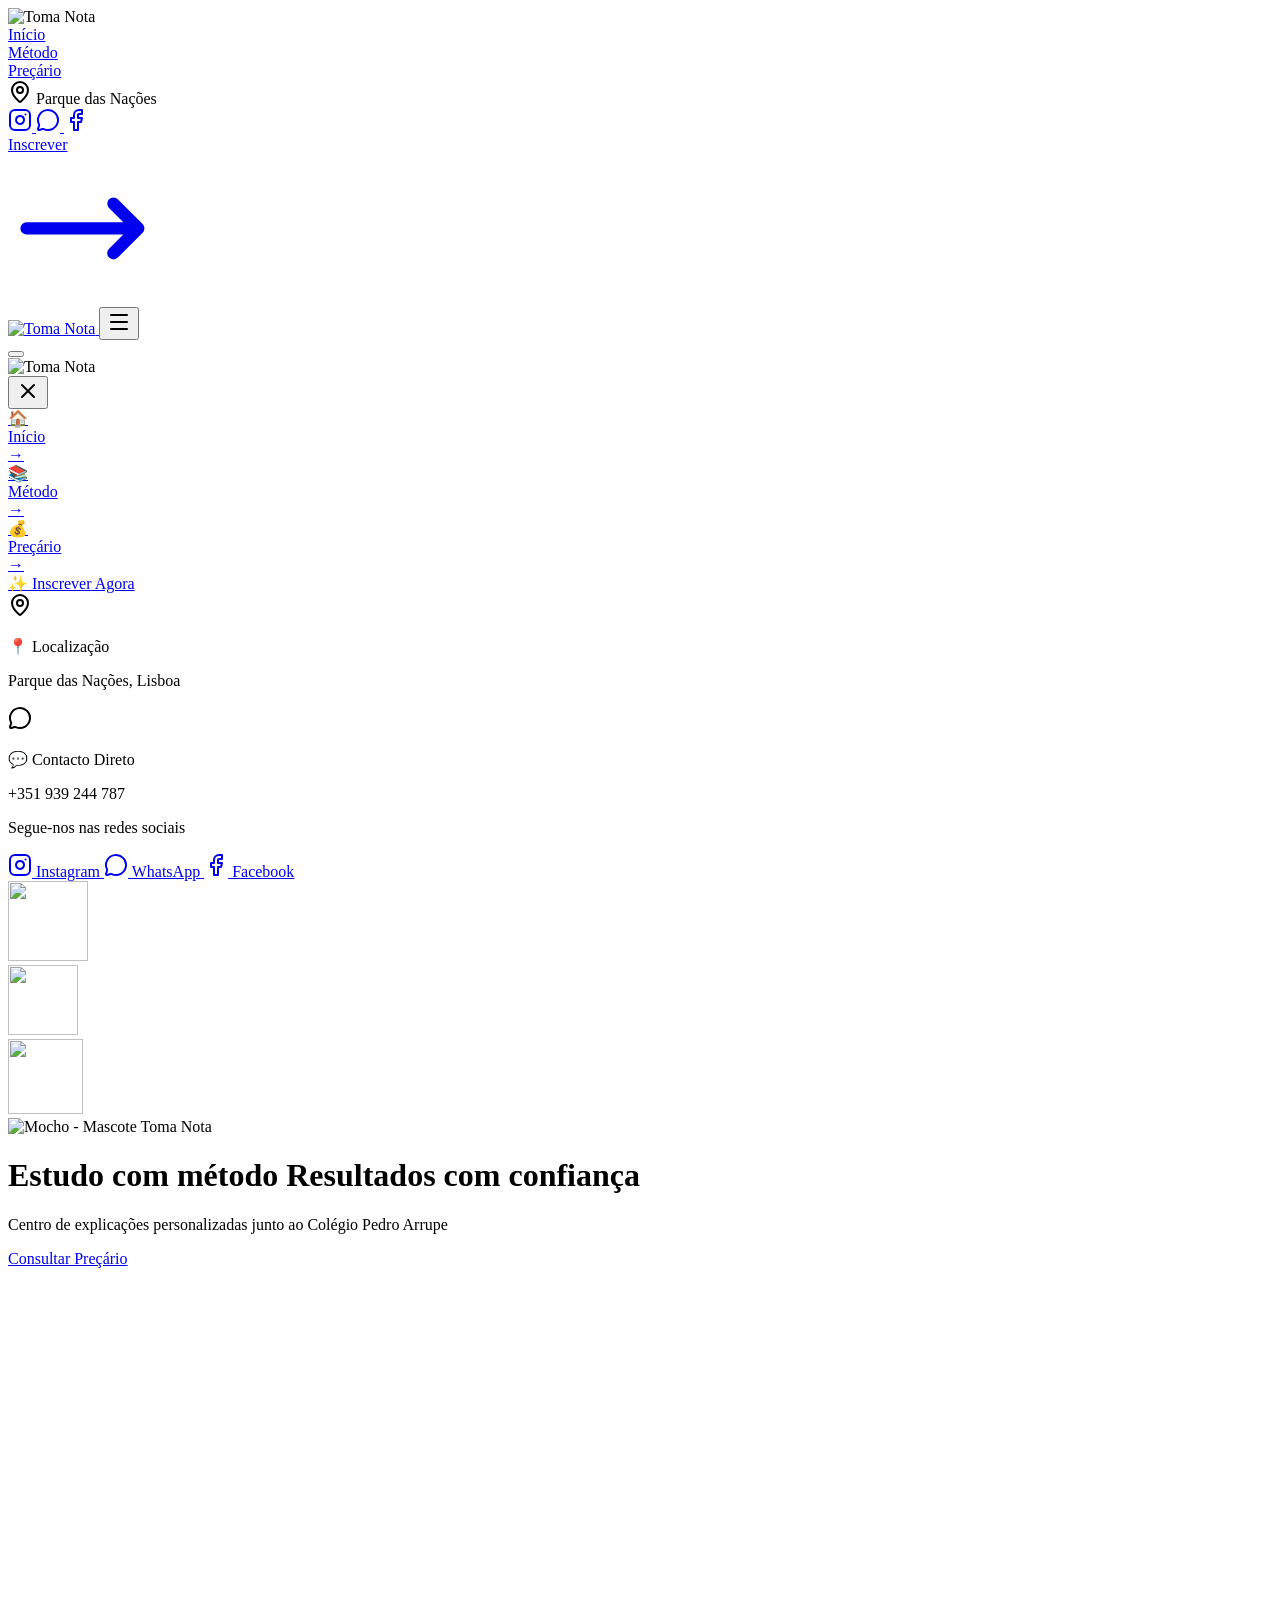
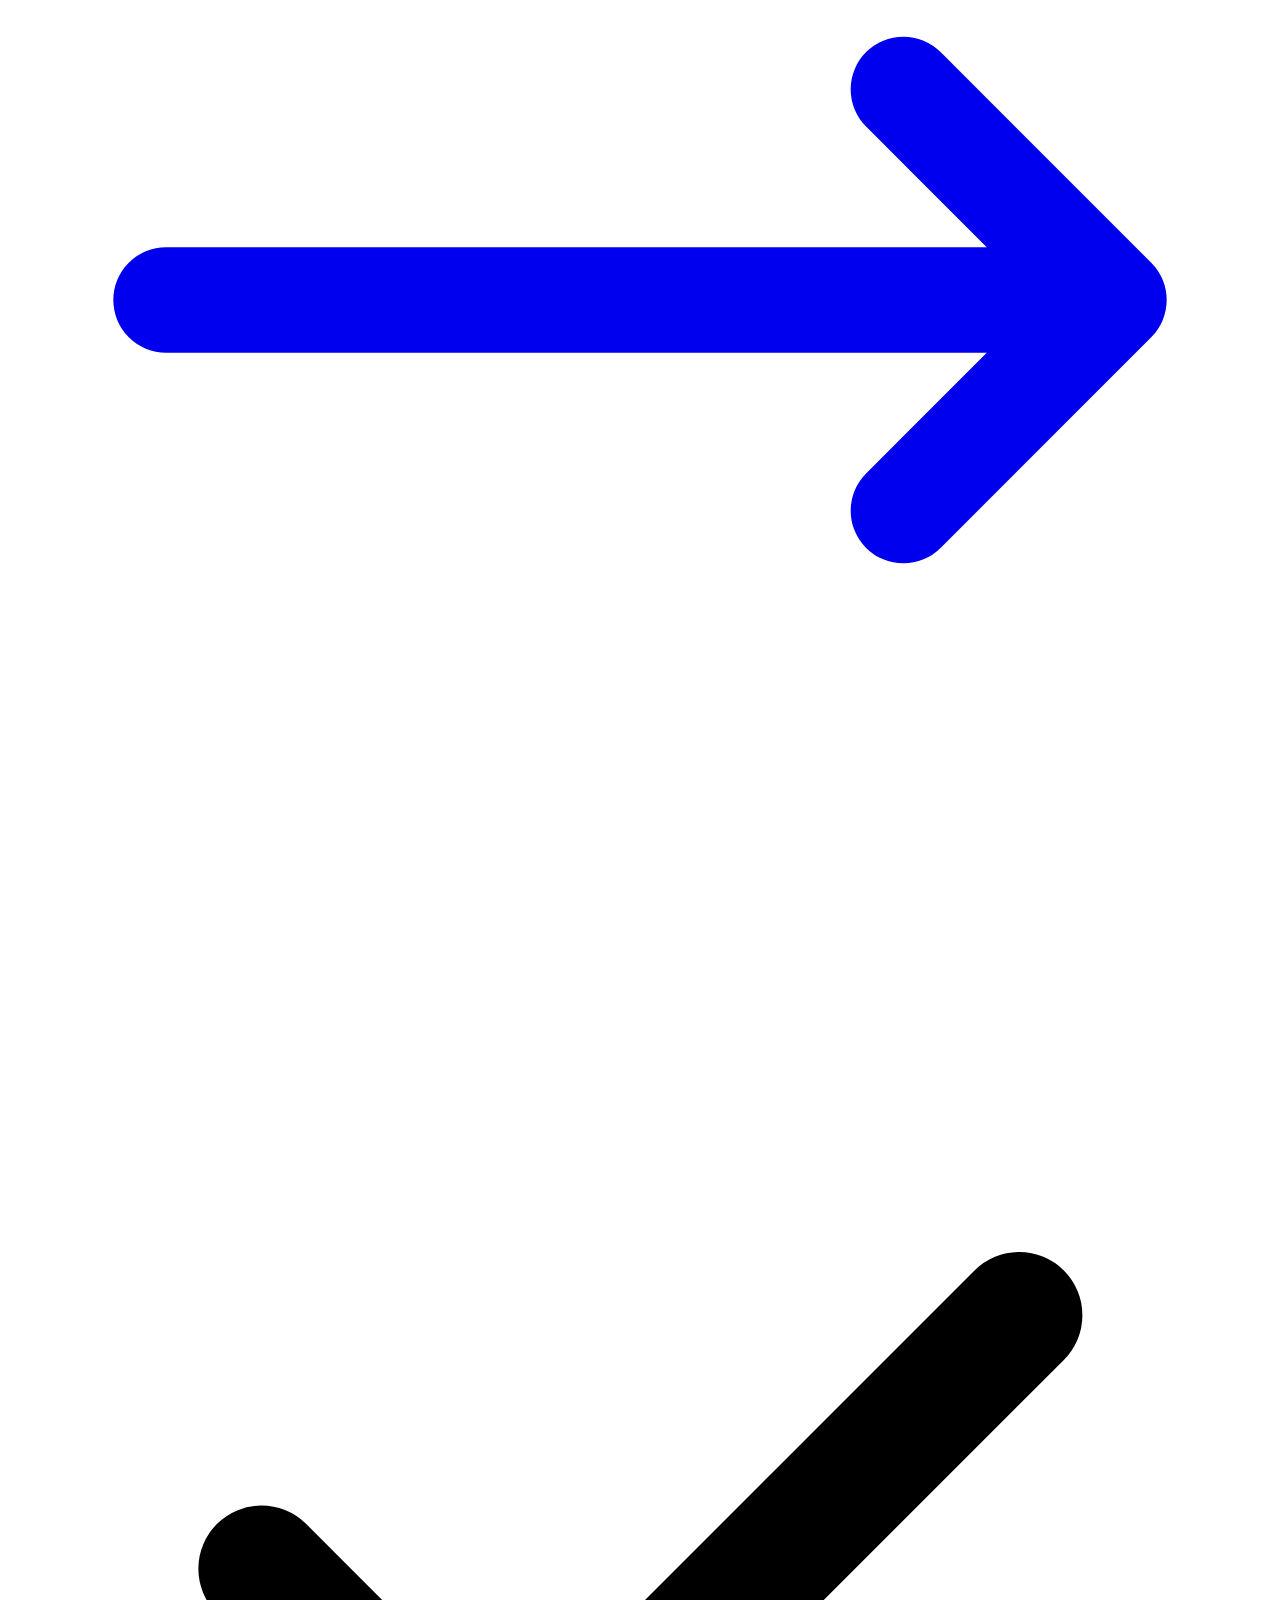
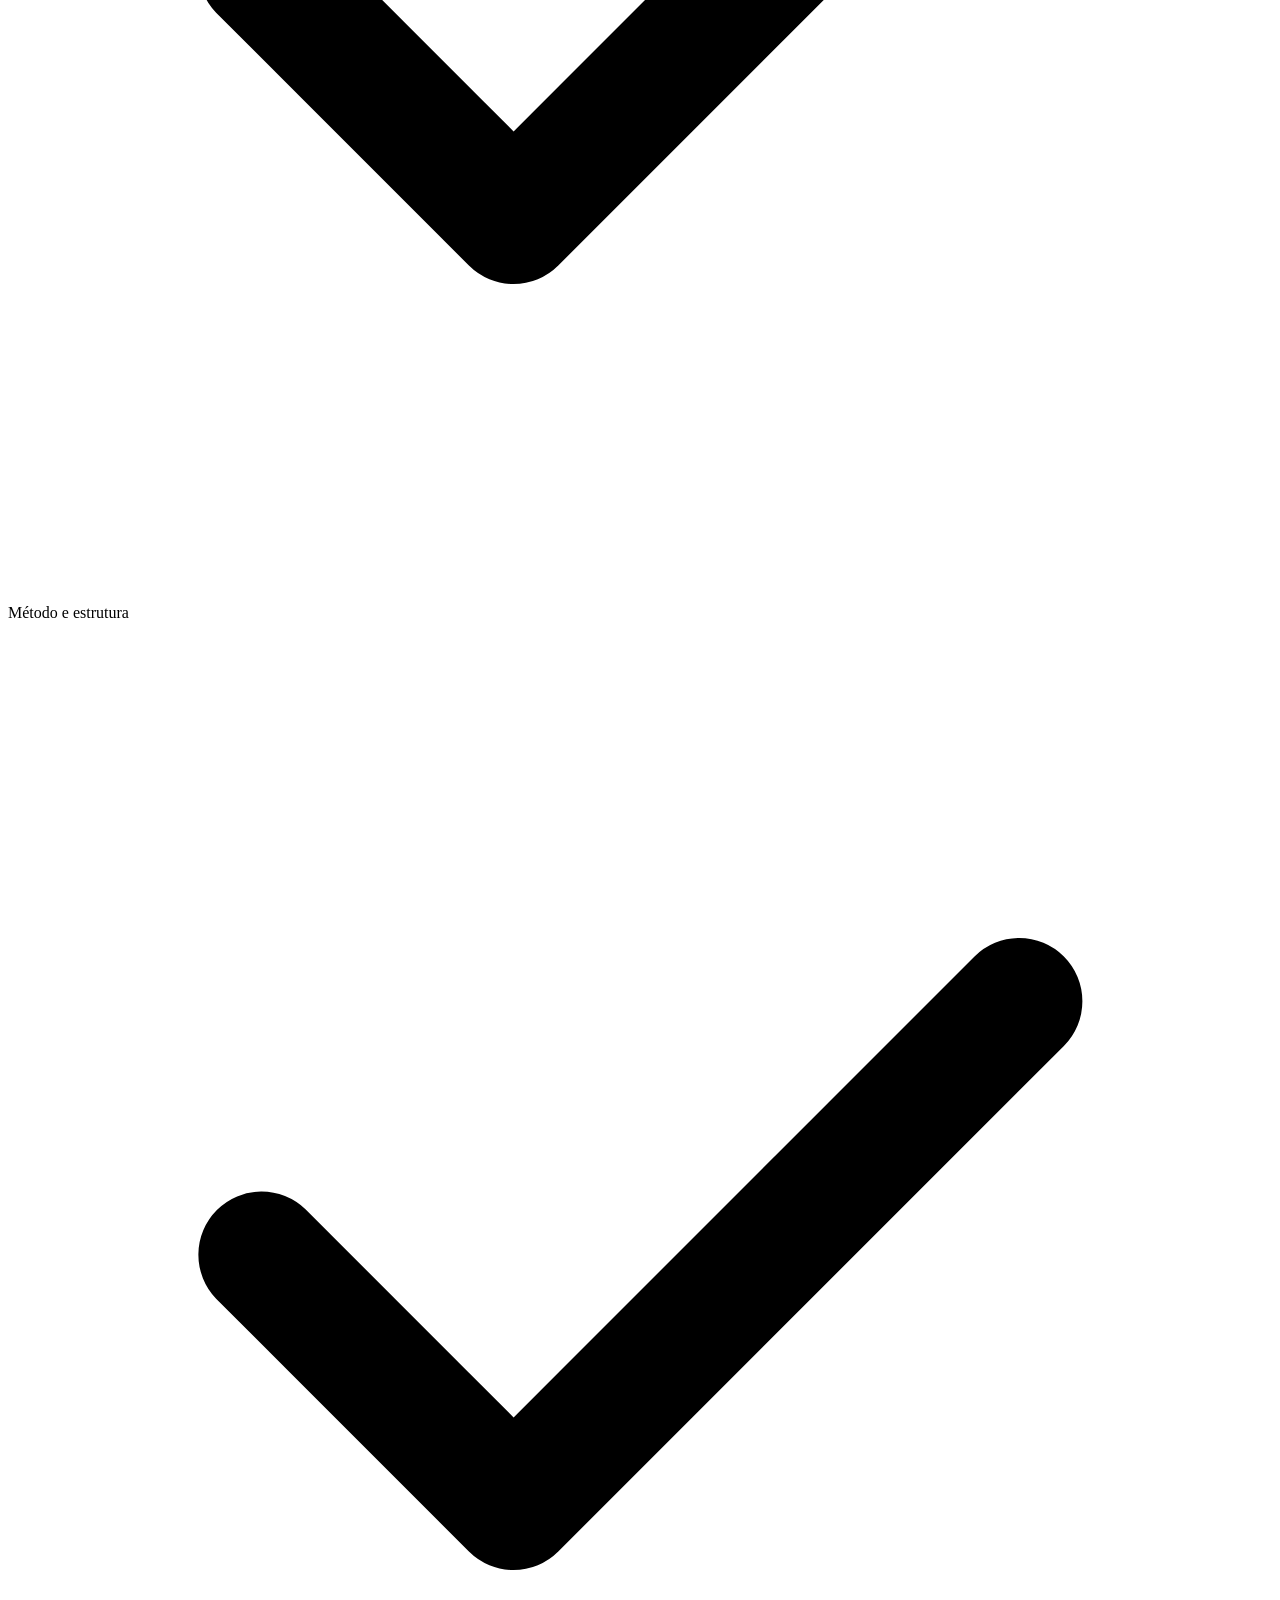
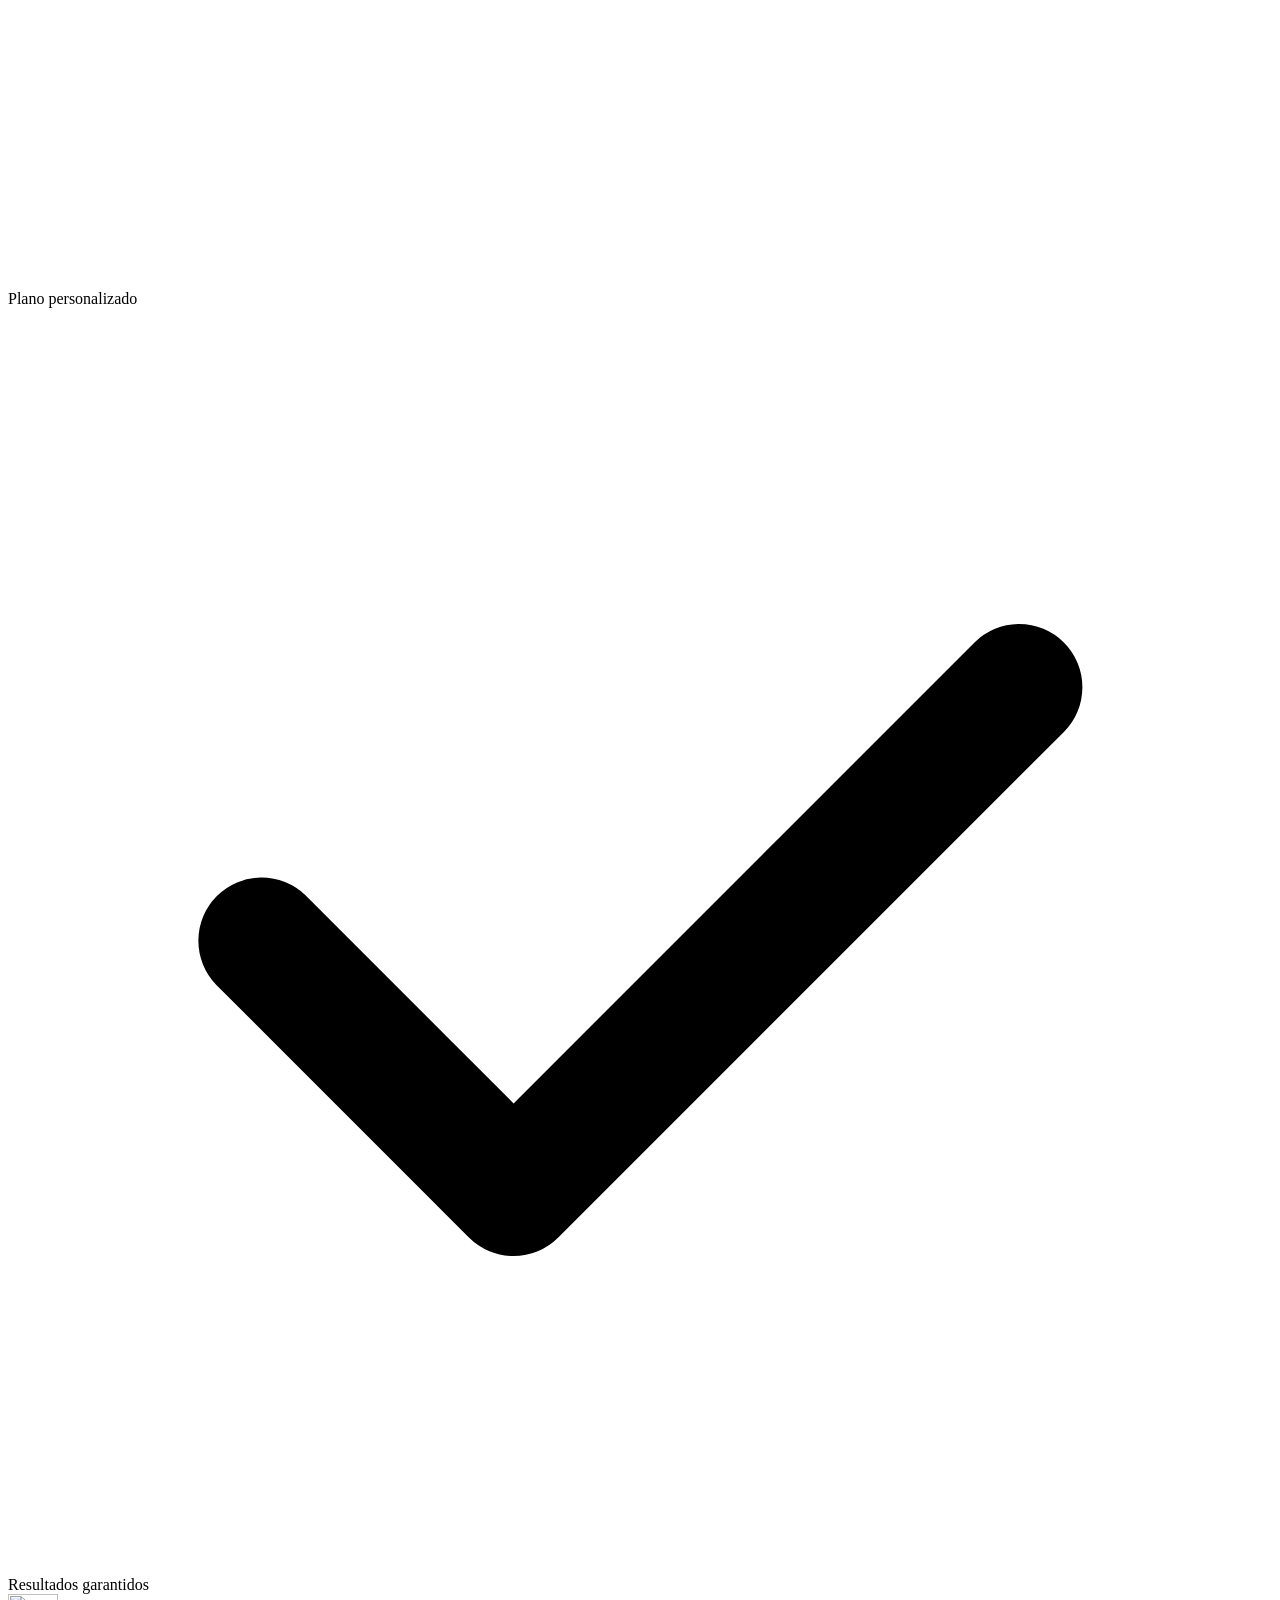
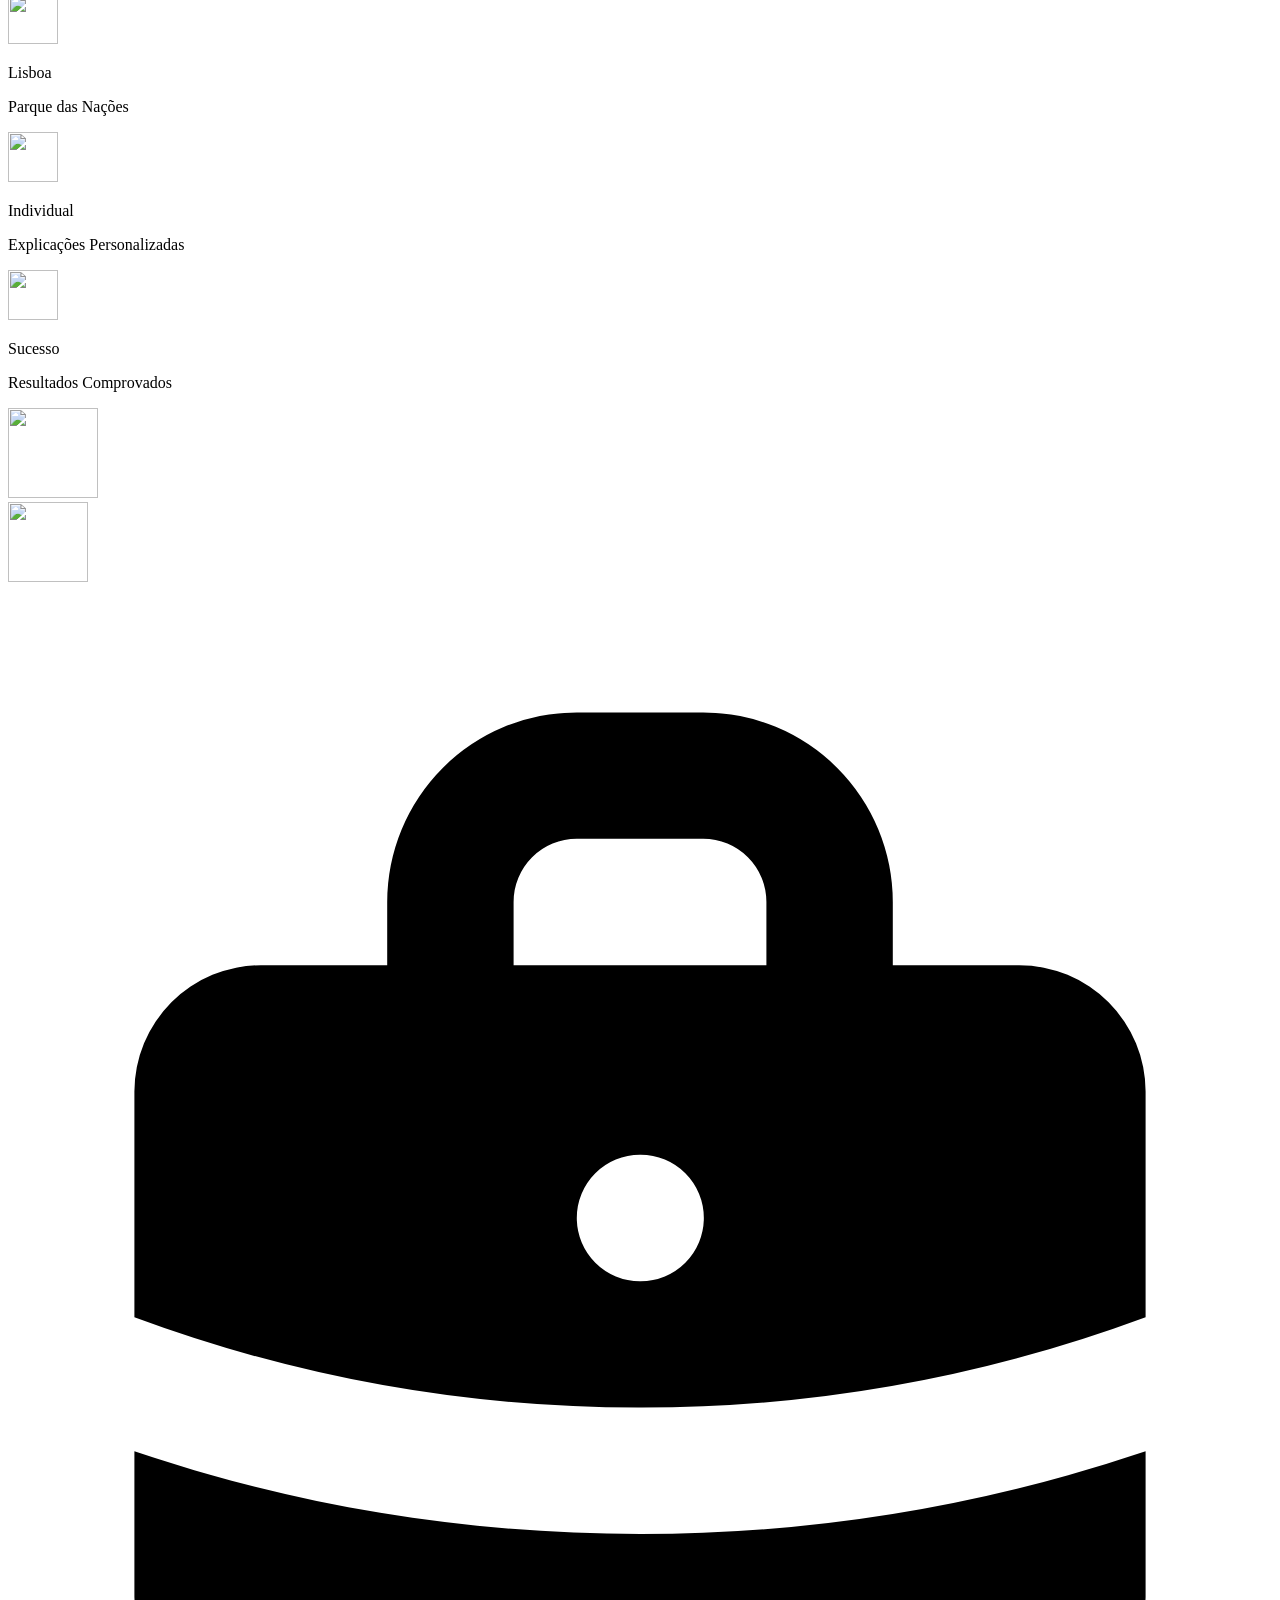
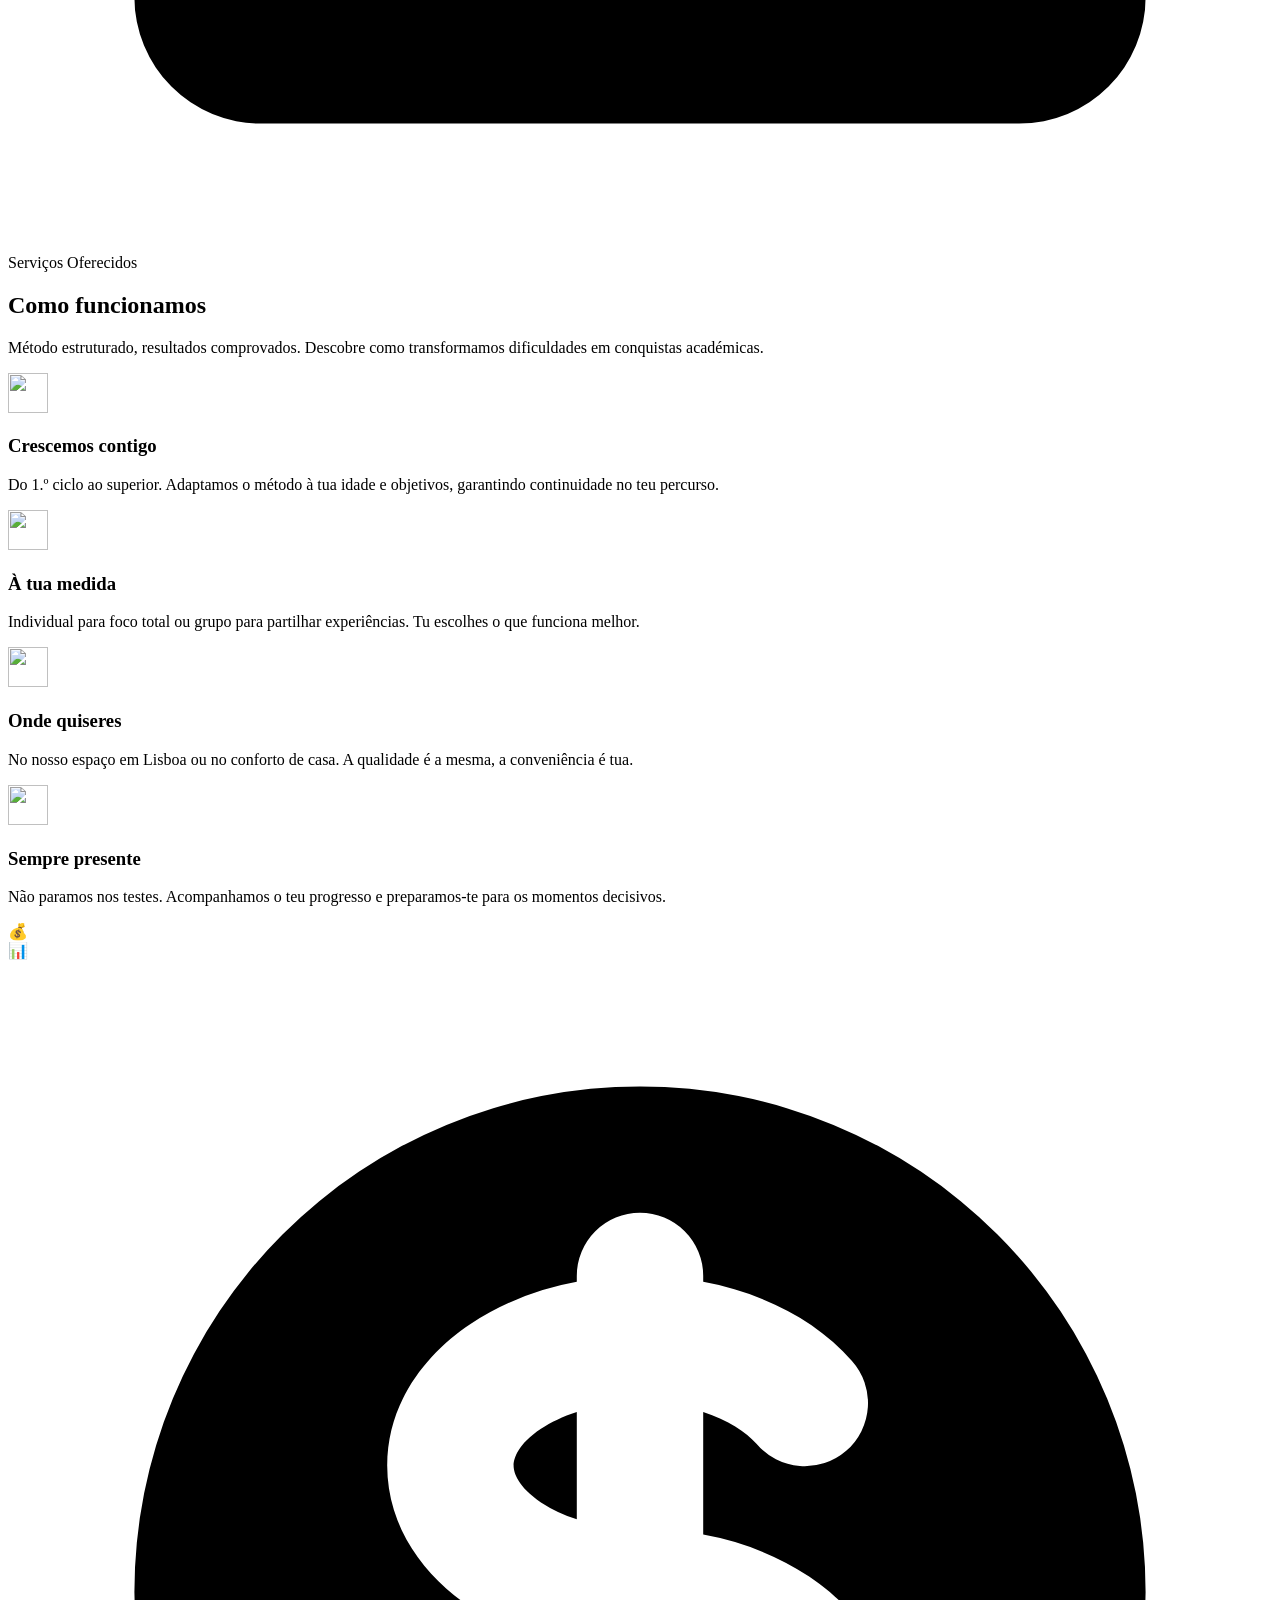
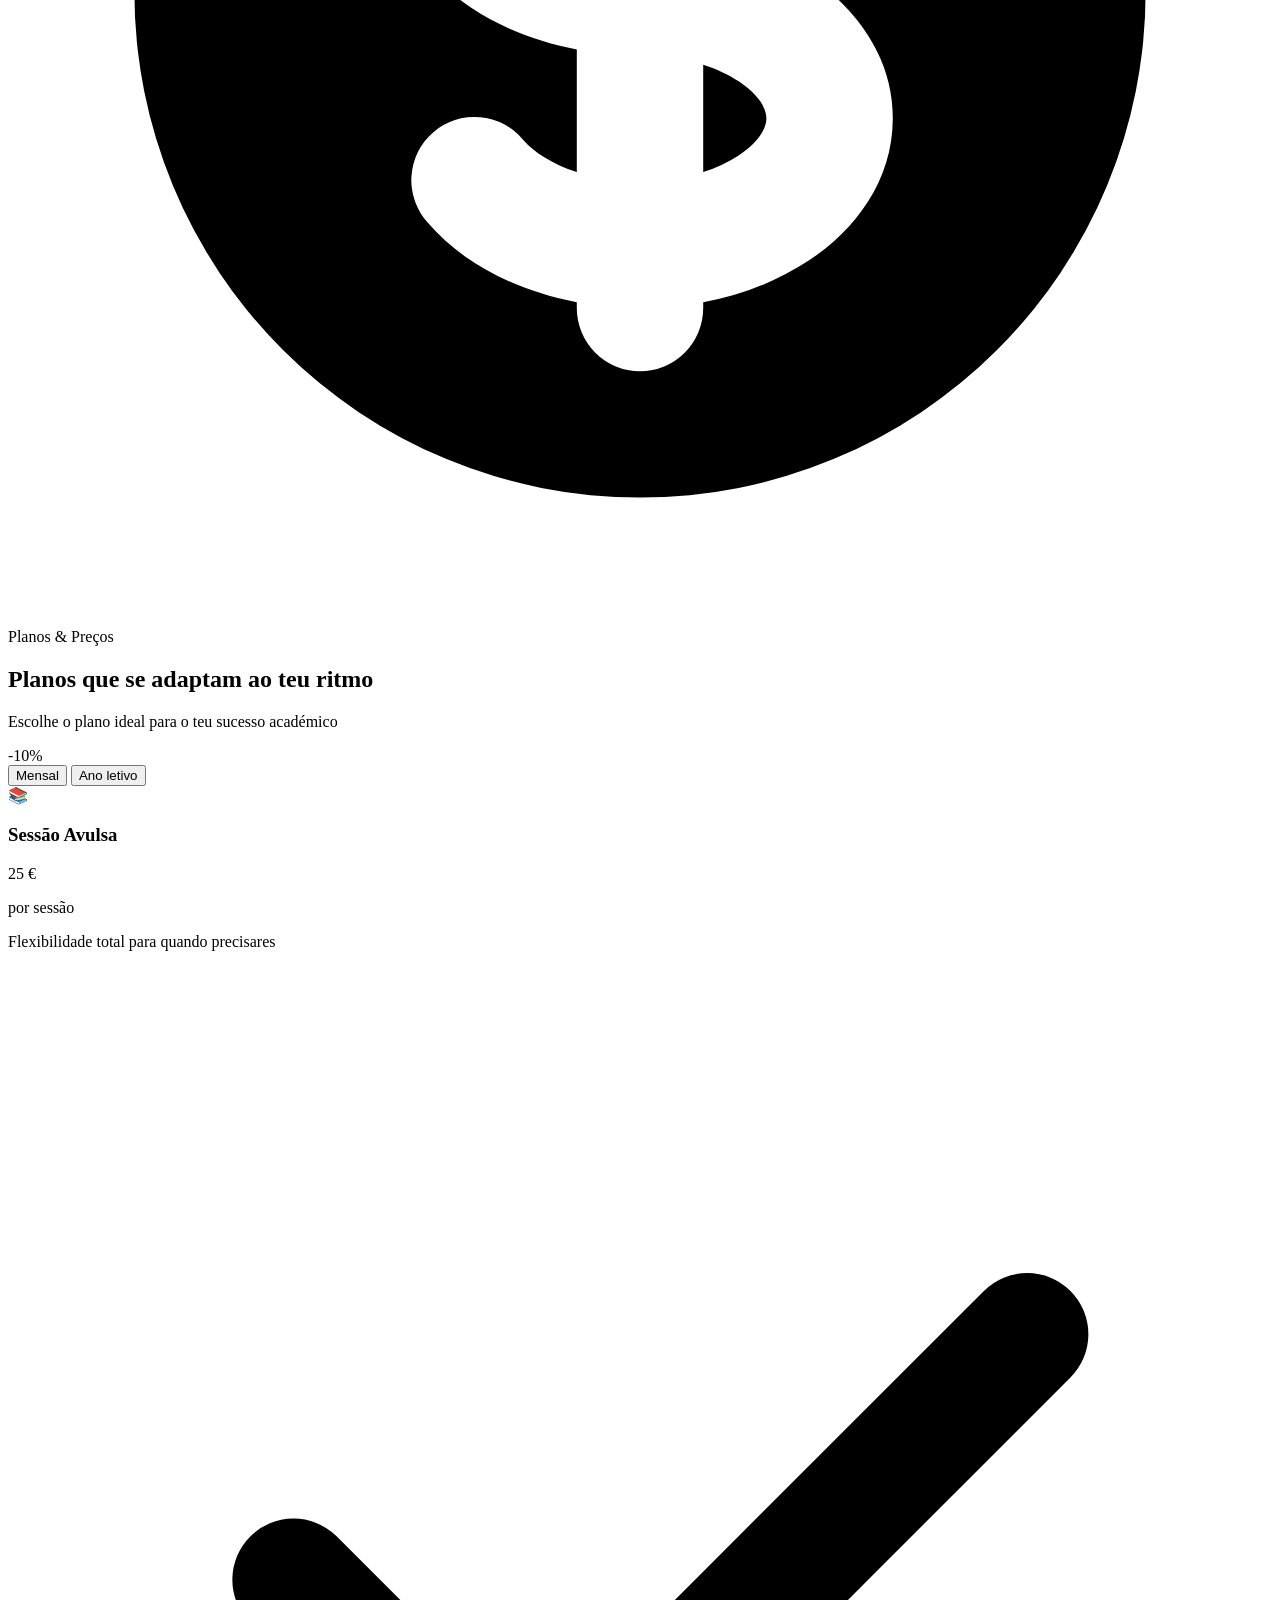
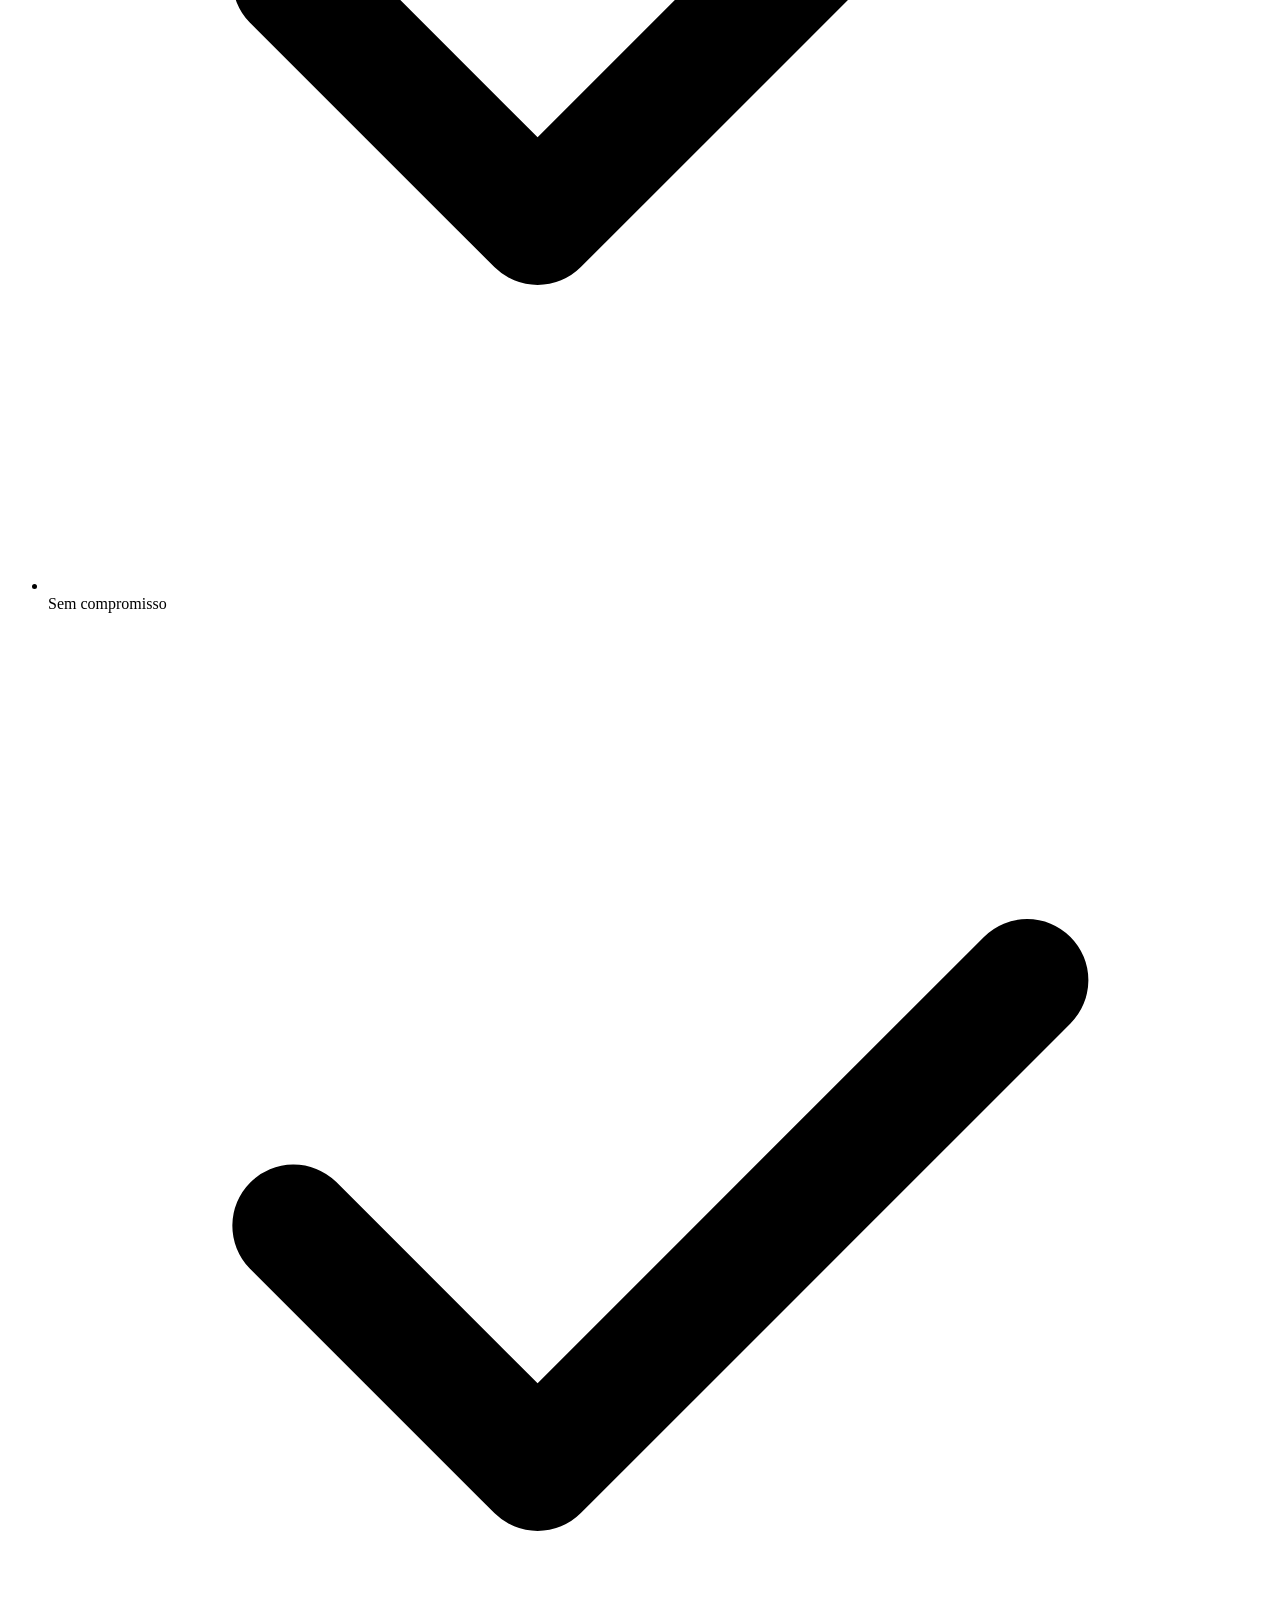
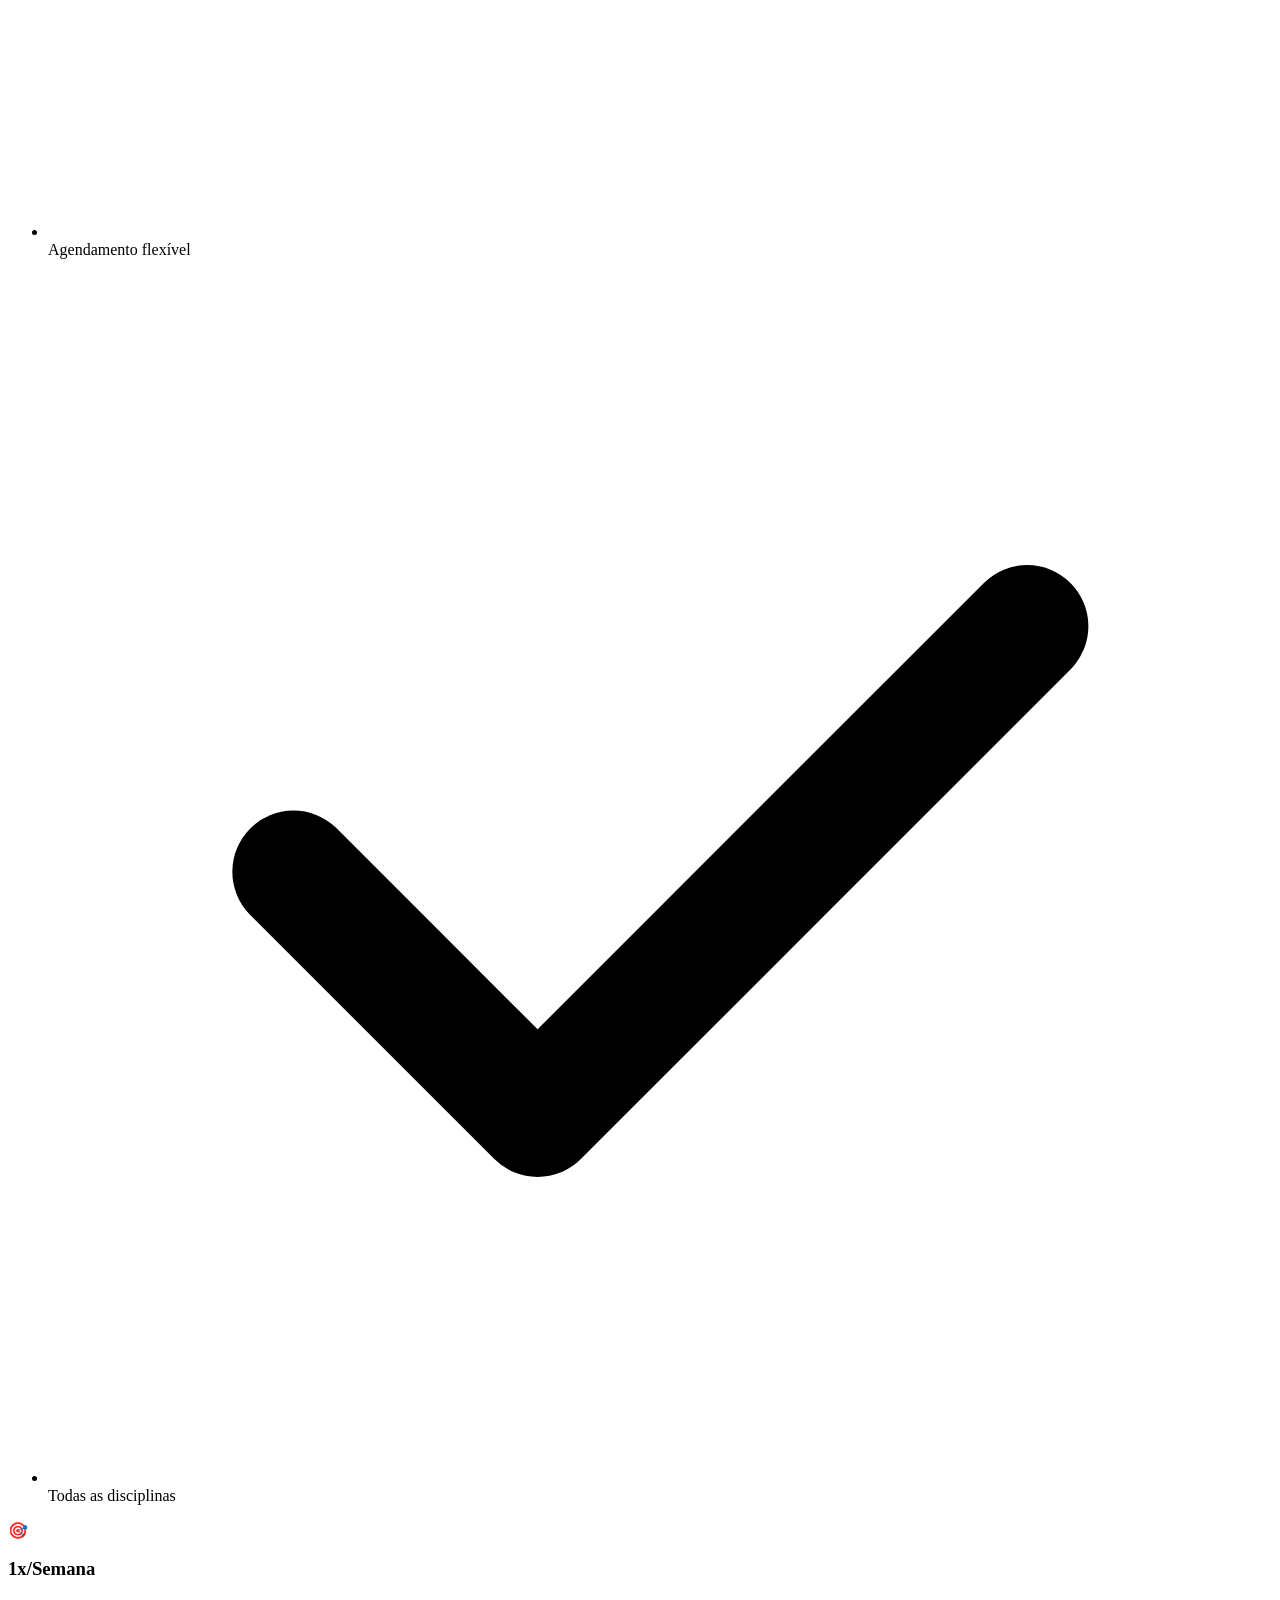
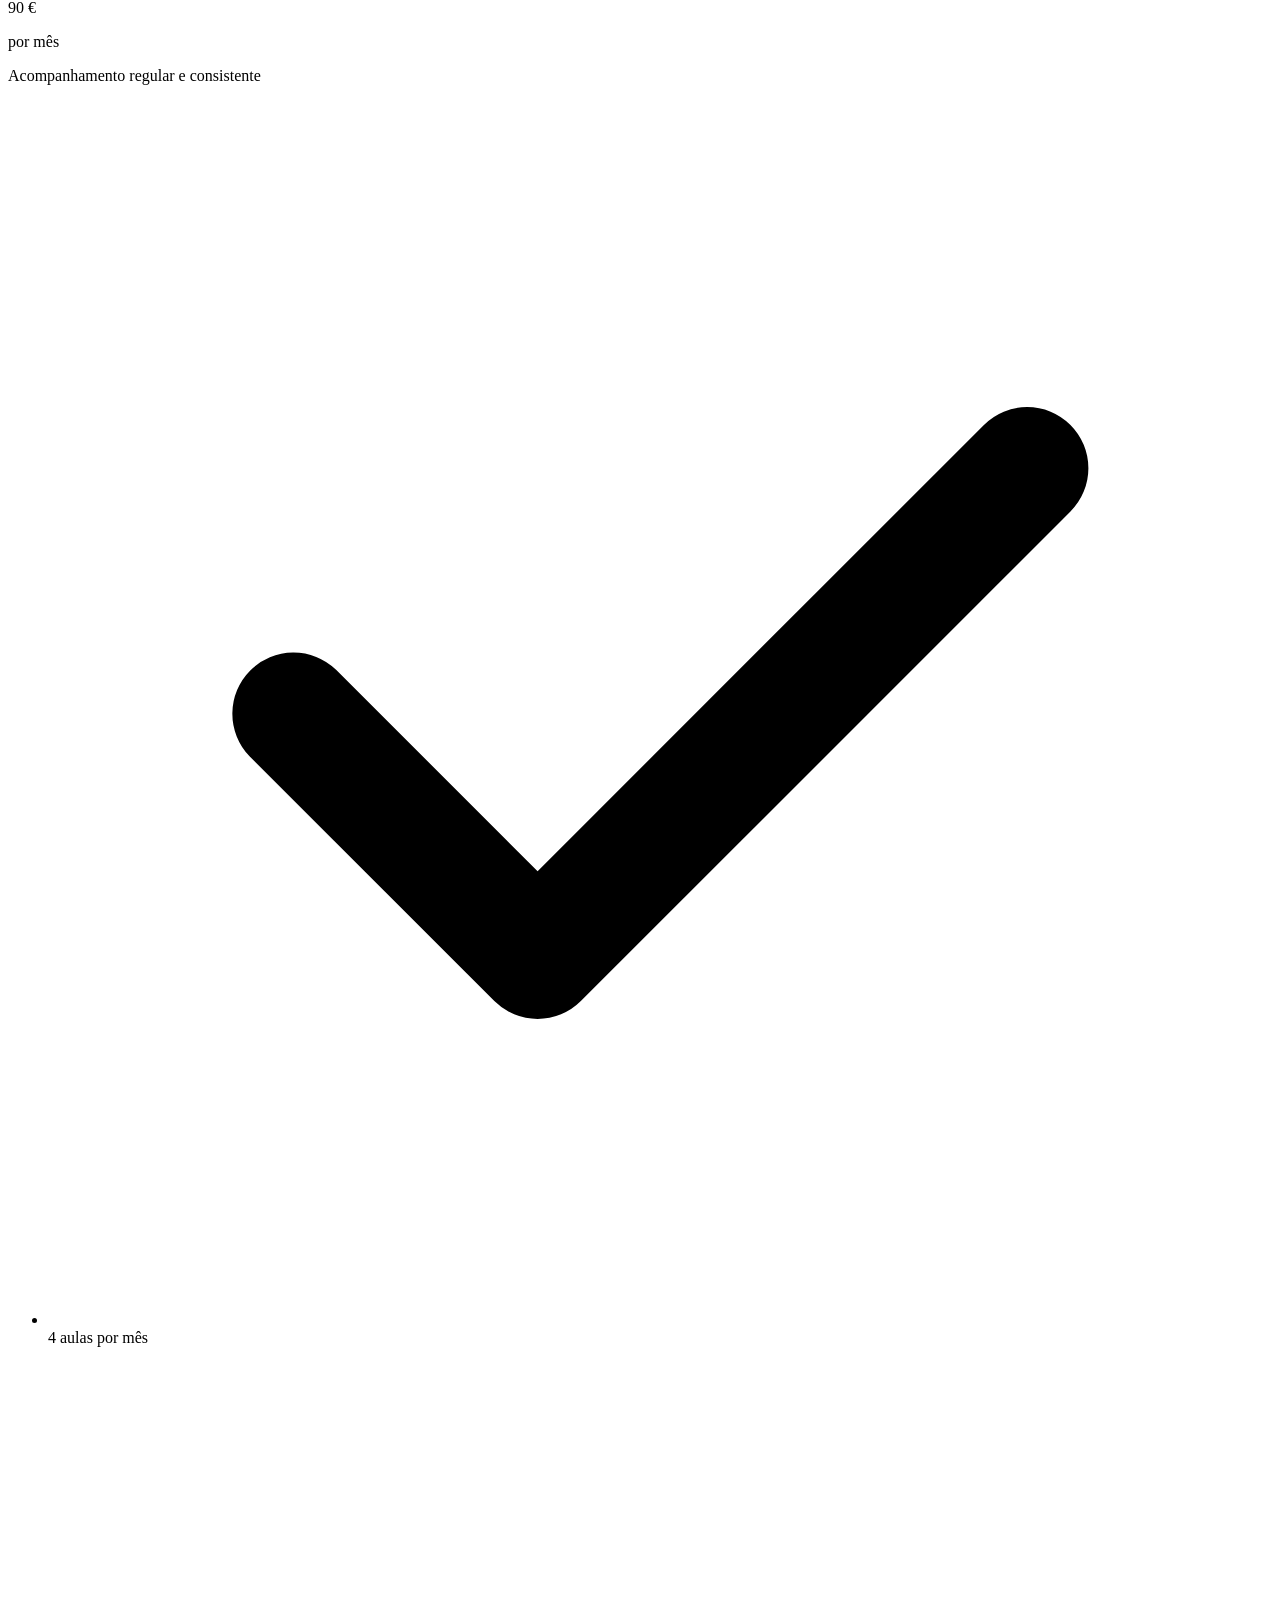
==== commit 04731bf4: "agenda: replace cetomanota mirror with the editable rebuild's build output Co-Authored-By: Claude Op" ====
--- a/agenda/index.html
+++ b/agenda/index.html
@@ -1,3 +1,1800 @@
-<!DOCTYPE html><html data-dpl-id="dpl_CWRbS91zE9CZv197RVEymsoKZzMk" lang="pt" class="_2j7ncG_variable"><head><meta charSet="utf-8"/><meta name="viewport" content="width=device-width, initial-scale=1"/><link rel="preload" href="/_next/static/immutable/media/FilsonProMedium-s.p.2v_s9oyil1_lb.otf" as="font" crossorigin="" type="font/otf"/><link rel="preload" href="/_next/static/immutable/media/FilsonProRegular-s.p.3k95fa29svxl-.otf" as="font" crossorigin="" type="font/otf"/><link rel="preload" as="image" href="/logos/Logo-H-Black.svg?dpl=dpl_CWRbS91zE9CZv197RVEymsoKZzMk"/><link rel="stylesheet" href="/_next/static/immutable/chunks/32-wuqu5jfgp3.css" data-precedence="next"/><link rel="preload" as="script" fetchPriority="low" href="/_next/static/immutable/chunks/3douyljdx_-l2.js"/><script src="/_next/static/immutable/chunks/0meshd4c712hl.js" async=""></script><script src="/_next/static/immutable/chunks/2jh37bb61qkkl.js" async=""></script><script src="/_next/static/immutable/chunks/2t3gqcj0-nwi7.js" async=""></script><script src="/_next/static/immutable/chunks/turbopack-1cvbnb3nlabgn.js" async=""></script><script src="/_next/static/immutable/chunks/2w5iupyyg6bv2.js" async=""></script><script src="/_next/static/immutable/chunks/3_fr1hhxgqsv9.js" async=""></script><script src="/_next/static/immutable/chunks/14lg_y_1r2lhr.js" async=""></script><script src="/_next/static/immutable/chunks/318hbqn3fyaak.js" async=""></script><script src="/_next/static/immutable/chunks/3fvuztscc0hyl.js" async=""></script><meta name="theme-color" content="#fff4dc" media="(prefers-color-scheme: light)"/><meta name="theme-color" content="#fff4dc" media="(prefers-color-scheme: dark)"/><title>Toma Nota - Centro de Explicações</title><meta name="description" content="Centro de explicações moderno no Parque das Nações. Explicações individuais e acompanhamento escolar personalizado. Aprender hoje, conquistar amanhã."/><meta name="keywords" content="explicações,estudos,Lisboa,Parque das Nações,acompanhamento escolar,exames nacionais,matemática,física e química"/><link rel="canonical" href="https://www.cetomanota.com"/><meta property="og:title" content="Toma Nota - Centro de Explicações Lisboa"/><meta property="og:description" content="Centro de explicações moderno no Parque das Nações. Explicações individuais e acompanhamento escolar personalizado."/><meta property="og:url" content="https://www.cetomanota.com"/><meta property="og:site_name" content="Toma Nota"/><meta property="og:locale" content="pt_PT"/><meta property="og:image" content="https://www.cetomanota.com/opengraph-image.png?opengraph-image.41oct927ba5rl.png"/><meta property="og:image:type" content="image/png"/><meta property="og:image:width" content="1200"/><meta property="og:image:height" content="698"/><meta property="og:type" content="website"/><meta name="twitter:card" content="summary_large_image"/><meta name="twitter:creator" content="@cetomanota"/><meta name="twitter:title" content="Toma Nota - Centro de Explicações Lisboa"/><meta name="twitter:description" content="Centro de explicações moderno no Parque das Nações. Explicações individuais e acompanhamento escolar personalizado."/><meta name="twitter:image" content="https://www.cetomanota.com/twitter-image.png?twitter-image.41oct927ba5rl.png"/><meta name="twitter:image:type" content="image/png"/><meta name="twitter:image:width" content="1200"/><meta name="twitter:image:height" content="698"/><link rel="icon" href="/favicon.ico?favicon.3o-acitym6ph1.ico" sizes="48x48" type="image/x-icon"/><meta name="next-size-adjust" content=""/><script src="/_next/static/immutable/chunks/0c0hxoamwjsbw.js" noModule=""></script></head><body class="antialiased font-sans"><div hidden=""><!--$--><!--/$--></div><div class="relative bg-gradient-to-br from-beige/10 via-white to-beige/20 min-h-screen"><div class="absolute inset-0 opacity-60" style="background-image:radial-gradient(circle at 20% 80%, rgba(255, 182, 0, 0.05) 0%, transparent 50%),
-            radial-gradient(circle at 80% 20%, rgba(255, 244, 220, 0.08) 0%, transparent 50%),
-            radial-gradient(circle at 40% 40%, rgba(255, 182, 0, 0.03) 0%, transparent 50%);background-size:400px 400px, 300px 300px, 500px 500px;background-position:0 0, 100px 100px, 200px 200px"></div><div class="absolute top-1/4 left-1/4 w-32 h-32 bg-primary/5 rounded-full blur-3xl"></div><div class="absolute bottom-1/4 right-1/4 w-24 h-24 bg-beige/10 rounded-full blur-2xl"></div><div class="relative z-10"><script type="application/ld+json">{"@context":"https://schema.org","@graph":[{"@type":["EducationalOrganization","LocalBusiness"],"@id":"https://www.cetomanota.com/#organization","name":"Toma Nota - Centro de Explicações","alternateName":"Toma Nota","url":"https://www.cetomanota.com","logo":"https://www.cetomanota.com/logos/Logo-H-Black.svg","image":"https://www.cetomanota.com/opengraph-image.png","description":"Centro de explicações moderno no Parque das Nações, Lisboa, junto ao Colégio Pedro Arrupe. Explicações personalizadas, individuais ou em grupo, do 1.º ciclo ao ensino superior, presenciais ou online.","telephone":"+351 939 244 787","email":"geral@cetomanota.com","address":{"@type":"PostalAddress","streetAddress":"Via do Oriente 16, Piso 1, Escritório 2","addressLocality":"Lisboa","addressRegion":"Lisboa","postalCode":"1990-514","addressCountry":"PT"},"geo":{"@type":"GeoCoordinates","latitude":38.7681,"longitude":-9.0947},"hasMap":"https://maps.app.goo.gl/PoTFA7kjyRRebJwn7","contactPoint":[{"@type":"ContactPoint","telephone":"+351 939 244 787","email":"geral@cetomanota.com","contactType":"customer service","areaServed":"PT","availableLanguage":["Portuguese"]}],"sameAs":["https://www.instagram.com/ce.tomanota/","https://www.facebook.com/share/1CJaWdQstq/?mibextid=wwXIfr","https://wa.me/351939244787"],"openingHoursSpecification":[{"@type":"OpeningHoursSpecification","dayOfWeek":["Monday","Tuesday","Wednesday","Thursday","Friday","Saturday","Sunday"],"opens":"08:00","closes":"23:00"}],"makesOffer":[{"@type":"Offer","name":"Aluno Recorrente","description":"Mensalidade para sessões semanais regulares de 1, 2 ou 3 horas por semana.","url":"https://www.cetomanota.com/precario"},{"@type":"Offer","name":"Packs de Horas","description":"Packs de 6 ou 12 sessões, individuais ou em grupo, para preparação de testes e exames.","url":"https://www.cetomanota.com/precario"},{"@type":"Offer","name":"Sessões Avulsas","description":"Sessões pontuais sem compromisso.","url":"https://www.cetomanota.com/precario"}]},{"@type":"WebSite","@id":"https://www.cetomanota.com/#website","url":"https://www.cetomanota.com","name":"Toma Nota","description":"Centro de explicações moderno no Parque das Nações. Aprender hoje, conquistar amanhã.","publisher":{"@id":"https://www.cetomanota.com/#organization"},"inLanguage":"pt-PT"}]}</script><div class="relative min-h-screen overflow-hidden pb-12"><div class="h-0 lg:h-16"></div><nav class="fixed left-1/2 transform -translate-x-1/2 z-50 hidden lg:block transition duration-300 top-6 scale-100" style="width:fit-content;max-width:95vw"><div class="relative"><div class="absolute inset-0 backdrop-blur-2xl border shadow-2xl transition duration-300 bg-white/95 rounded-2xl border-white/30"></div><div class="absolute inset-0 bg-gradient-to-r from-primary/20 via-beige/20 to-primary/20 p-px transition duration-300 rounded-2xl"><div class="w-full h-full transition duration-300 bg-white/95 rounded-2xl"></div></div><div class="absolute -top-2 left-12 w-2 h-2 bg-primary/30 rounded-full"></div><div class="absolute -top-1 right-16 w-1.5 h-1.5 bg-beige/40 rounded-full"></div><div class="relative transition duration-300 px-8 py-4"><div class="flex items-center gap-10"><div class="relative h-8 w-[140px]"><img alt="Toma Nota" decoding="async" data-nimg="fill" class="object-contain" style="position:absolute;height:100%;width:100%;left:0;top:0;right:0;bottom:0;color:transparent" src="/logos/Logo-H-Black.svg?dpl=dpl_CWRbS91zE9CZv197RVEymsoKZzMk"/></div><div class="hidden lg:flex items-center gap-8"><a class="relative group text-gray-dark hover:text-primary transition-colors duration-300 font-medium text-base cursor-pointer whitespace-nowrap" href="/"><span>Início</span><div class="absolute -bottom-1 left-0 w-0 h-0.5 bg-primary group-hover:w-full transition-[width] duration-300"></div></a><a class="relative group text-gray-dark hover:text-primary transition-colors duration-300 font-medium text-base cursor-pointer whitespace-nowrap" href="/metodo"><span>Método</span><div class="absolute -bottom-1 left-0 w-0 h-0.5 bg-primary group-hover:w-full transition-[width] duration-300"></div></a><a class="relative group text-gray-dark hover:text-primary transition-colors duration-300 font-medium text-base cursor-pointer whitespace-nowrap" href="/precario"><span>Preçário</span><div class="absolute -bottom-1 left-0 w-0 h-0.5 bg-primary group-hover:w-full transition-[width] duration-300"></div></a></div><div class="flex items-center gap-6"><div class="hidden xl:flex items-center gap-2 px-4 py-2 bg-beige/40 rounded-full border border-beige/50"><svg xmlns="http://www.w3.org/2000/svg" width="24" height="24" viewBox="0 0 24 24" fill="none" stroke="currentColor" stroke-width="2" stroke-linecap="round" stroke-linejoin="round" class="lucide lucide-map-pin w-4 h-4 text-primary flex-shrink-0" aria-hidden="true"><path d="M20 10c0 4.993-5.539 10.193-7.399 11.799a1 1 0 0 1-1.202 0C9.539 20.193 4 14.993 4 10a8 8 0 0 1 16 0"></path><circle cx="12" cy="10" r="3"></circle></svg><span class="text-sm text-gray-dark font-medium whitespace-nowrap">Parque das Nações</span></div><div class="hidden lg:flex items-center gap-3"><a target="_blank" rel="noopener noreferrer" class="w-9 h-9 bg-gray-light/30 rounded-full flex items-center justify-center hover:bg-primary/20 hover:scale-110 transition duration-300 group" aria-label="Instagram" href="https://www.instagram.com/ce.tomanota/"><svg xmlns="http://www.w3.org/2000/svg" width="24" height="24" viewBox="0 0 24 24" fill="none" stroke="currentColor" stroke-width="2" stroke-linecap="round" stroke-linejoin="round" aria-hidden="true" class="w-4 h-4 text-gray-dark group-hover:text-primary transition-colors"><rect width="20" height="20" x="2" y="2" rx="5" ry="5"></rect><path d="M16 11.37A4 4 0 1 1 12.63 8 4 4 0 0 1 16 11.37z"></path><line x1="17.5" x2="17.51" y1="6.5" y2="6.5"></line></svg></a><a target="_blank" rel="noopener noreferrer" class="w-9 h-9 bg-gray-light/30 rounded-full flex items-center justify-center hover:bg-primary/20 hover:scale-110 transition duration-300 group" aria-label="WhatsApp" href="https://wa.me/351939244787"><svg xmlns="http://www.w3.org/2000/svg" width="24" height="24" viewBox="0 0 24 24" fill="none" stroke="currentColor" stroke-width="2" stroke-linecap="round" stroke-linejoin="round" class="lucide lucide-message-circle w-4 h-4 text-gray-dark group-hover:text-primary transition-colors" aria-hidden="true"><path d="M2.992 16.342a2 2 0 0 1 .094 1.167l-1.065 3.29a1 1 0 0 0 1.236 1.168l3.413-.998a2 2 0 0 1 1.099.092 10 10 0 1 0-4.777-4.719"></path></svg></a><a target="_blank" rel="noopener noreferrer" class="w-9 h-9 bg-gray-light/30 rounded-full flex items-center justify-center hover:bg-primary/20 hover:scale-110 transition duration-300 group" aria-label="Facebook" href="https://www.facebook.com/share/1CJaWdQstq/?mibextid=wwXIfr"><svg xmlns="http://www.w3.org/2000/svg" width="24" height="24" viewBox="0 0 24 24" fill="none" stroke="currentColor" stroke-width="2" stroke-linecap="round" stroke-linejoin="round" aria-hidden="true" class="w-4 h-4 text-gray-dark group-hover:text-primary transition-colors"><path d="M18 2h-3a5 5 0 0 0-5 5v3H7v4h3v8h4v-8h3l1-4h-4V7a1 1 0 0 1 1-1h3z"></path></svg></a></div><div tabindex="0"><a class="inline-flex items-center gap-2 bg-primary text-dark px-5 py-2.5 rounded-full font-medium text-sm hover:bg-primary/90 transition duration-300 hover:shadow-lg whitespace-nowrap" href="/inscricao"><span>Inscrever</span><svg class="w-4 h-4" fill="none" stroke="currentColor" viewBox="0 0 24 24" aria-label="Seta"><title>Seta</title><path stroke-linecap="round" stroke-linejoin="round" stroke-width="2" d="M17 8l4 4m0 0l-4 4m4-4H3"></path></svg></a></div></div></div></div><div class="absolute -bottom-2 left-1/2 transform -translate-x-1/2 w-3/4 h-1 bg-gradient-to-r from-transparent via-primary/20 to-transparent blur-sm"></div></div></nav><header class="jsx-undefined relative lg:hidden bg-transparent z-50"><div class="jsx-undefined flex items-center justify-between px-6 py-4 relative"><a class="relative h-7 w-[130px] transition-transform hover:scale-105" href="/"><img alt="Toma Nota" decoding="async" data-nimg="fill" class="object-contain" style="position:absolute;height:100%;width:100%;left:0;top:0;right:0;bottom:0;color:transparent" src="/logos/Logo-H-Black.svg?dpl=dpl_CWRbS91zE9CZv197RVEymsoKZzMk"/></a><button aria-label="Menu" type="button" class="jsx-undefined w-12 h-12 flex items-center justify-center rounded-2xl bg-white/80 hover:bg-white/90 text-gray-dark transition duration-200 hover:scale-105 cursor-pointer"><svg xmlns="http://www.w3.org/2000/svg" width="24" height="24" viewBox="0 0 24 24" fill="none" stroke="currentColor" stroke-width="2" stroke-linecap="round" stroke-linejoin="round" class="lucide lucide-menu w-6 h-6" aria-hidden="true"><path d="M4 5h16"></path><path d="M4 12h16"></path><path d="M4 19h16"></path></svg></button></div></header><button aria-label="Close menu" type="button" class="jsx-undefined fixed inset-0 z-40 bg-gradient-to-br from-dark/60 via-gray-dark/50 to-dark/70 backdrop-blur-md transition-[opacity,visibility] duration-500 lg:hidden opacity-0 invisible"></button><div class="jsx-undefined fixed top-0 left-0 h-[100dvh] w-full bg-gradient-to-br from-beige via-white to-beige/90 backdrop-blur-xl shadow-2xl z-50 transform transition-[transform,opacity] duration-500 ease-out lg:hidden flex flex-col translate-x-full opacity-0"><div class="jsx-undefined absolute top-16 right-8 w-32 h-32 bg-primary/8 rounded-full blur-2xl"></div><div class="jsx-undefined absolute bottom-20 left-8 w-24 h-24 bg-primary/5 rounded-full blur-xl"></div><div class="jsx-undefined flex items-center justify-between px-6 py-6 border-b border-primary/10"><div class="jsx-undefined relative h-7 w-[120px]"><img alt="Toma Nota" loading="lazy" decoding="async" data-nimg="fill" class="object-contain" style="position:absolute;height:100%;width:100%;left:0;top:0;right:0;bottom:0;color:transparent" src="/logos/Logo-H-Black.svg?dpl=dpl_CWRbS91zE9CZv197RVEymsoKZzMk"/></div><button type="button" aria-label="Fechar menu" class="jsx-undefined w-9 h-9 flex items-center justify-center rounded-xl bg-white/80 hover:bg-white/90 transition duration-200 hover:scale-105 cursor-pointer"><svg xmlns="http://www.w3.org/2000/svg" width="24" height="24" viewBox="0 0 24 24" fill="none" stroke="currentColor" stroke-width="2" stroke-linecap="round" stroke-linejoin="round" class="lucide lucide-x w-5 h-5 text-gray-dark" aria-hidden="true"><path d="M18 6 6 18"></path><path d="m6 6 12 12"></path></svg></button></div><div class="jsx-undefined flex-1 flex flex-col px-6 py-6"><nav class="jsx-undefined space-y-2 mb-6"><div style="animation-delay:0ms;animation:none" class="jsx-undefined transform transition-transform duration-300"><a class="group flex items-center gap-4 p-4 rounded-2xl bg-white/60 hover:bg-white/80 border border-primary/10 hover:border-primary/30 transition duration-300 hover:shadow-lg cursor-pointer" href="/"><div class="jsx-undefined text-2xl">🏠</div><div class="jsx-undefined flex-1"><span class="jsx-undefined text-lg font-semibold text-gray-dark group-hover:text-primary transition-colors">Início</span></div><div class="jsx-undefined w-8 h-8 bg-primary/15 rounded-xl flex items-center justify-center group-hover:bg-primary/25 transition-colors"><span class="jsx-undefined text-primary font-bold text-sm">→</span></div></a></div><div style="animation-delay:100ms;animation:none" class="jsx-undefined transform transition-transform duration-300"><a class="group flex items-center gap-4 p-4 rounded-2xl bg-white/60 hover:bg-white/80 border border-primary/10 hover:border-primary/30 transition duration-300 hover:shadow-lg cursor-pointer" href="/metodo"><div class="jsx-undefined text-2xl">📚</div><div class="jsx-undefined flex-1"><span class="jsx-undefined text-lg font-semibold text-gray-dark group-hover:text-primary transition-colors">Método</span></div><div class="jsx-undefined w-8 h-8 bg-primary/15 rounded-xl flex items-center justify-center group-hover:bg-primary/25 transition-colors"><span class="jsx-undefined text-primary font-bold text-sm">→</span></div></a></div><div style="animation-delay:200ms;animation:none" class="jsx-undefined transform transition-transform duration-300"><a class="group flex items-center gap-4 p-4 rounded-2xl bg-white/60 hover:bg-white/80 border border-primary/10 hover:border-primary/30 transition duration-300 hover:shadow-lg cursor-pointer" href="/precario"><div class="jsx-undefined text-2xl">💰</div><div class="jsx-undefined flex-1"><span class="jsx-undefined text-lg font-semibold text-gray-dark group-hover:text-primary transition-colors">Preçário</span></div><div class="jsx-undefined w-8 h-8 bg-primary/15 rounded-xl flex items-center justify-center group-hover:bg-primary/25 transition-colors"><span class="jsx-undefined text-primary font-bold text-sm">→</span></div></a></div></nav><a class="w-full inline-flex items-center justify-center gap-3 bg-gradient-to-r from-primary to-primary/90 text-dark px-6 py-4 rounded-2xl font-bold text-lg hover:shadow-xl transition duration-300 hover:scale-[1.02] cursor-pointer mb-6" href="/inscricao"><span class="jsx-undefined">✨ Inscrever Agora</span></a><div class="jsx-undefined space-y-4 mb-6"><div class="jsx-undefined p-4 bg-gradient-to-r from-primary/10 to-primary/5 rounded-2xl border border-primary/15"><div class="jsx-undefined flex items-center gap-3"><div class="jsx-undefined w-10 h-10 bg-primary rounded-xl flex items-center justify-center"><svg xmlns="http://www.w3.org/2000/svg" width="24" height="24" viewBox="0 0 24 24" fill="none" stroke="currentColor" stroke-width="2" stroke-linecap="round" stroke-linejoin="round" class="lucide lucide-map-pin w-5 h-5 text-white" aria-hidden="true"><path d="M20 10c0 4.993-5.539 10.193-7.399 11.799a1 1 0 0 1-1.202 0C9.539 20.193 4 14.993 4 10a8 8 0 0 1 16 0"></path><circle cx="12" cy="10" r="3"></circle></svg></div><div class="jsx-undefined"><p class="jsx-undefined font-semibold text-gray-dark">📍 Localização</p><p class="jsx-undefined text-sm text-primary font-medium">Parque das Nações, Lisboa</p></div></div></div><div class="jsx-undefined p-4 bg-gradient-to-r from-green-50 to-green-25 rounded-2xl border border-green-200/30"><div class="jsx-undefined flex items-center gap-3"><div class="jsx-undefined w-10 h-10 bg-green-500 rounded-xl flex items-center justify-center"><svg xmlns="http://www.w3.org/2000/svg" width="24" height="24" viewBox="0 0 24 24" fill="none" stroke="currentColor" stroke-width="2" stroke-linecap="round" stroke-linejoin="round" class="lucide lucide-message-circle w-5 h-5 text-white" aria-hidden="true"><path d="M2.992 16.342a2 2 0 0 1 .094 1.167l-1.065 3.29a1 1 0 0 0 1.236 1.168l3.413-.998a2 2 0 0 1 1.099.092 10 10 0 1 0-4.777-4.719"></path></svg></div><div class="jsx-undefined"><p class="jsx-undefined font-semibold text-gray-dark">💬 Contacto Direto</p><p class="jsx-undefined text-sm text-green-600 font-medium">+351 939 244 787</p></div></div></div></div><div class="jsx-undefined mt-auto"><p class="jsx-undefined text-sm text-gray-dark/60 text-center mb-4">Segue-nos nas redes sociais</p><div class="jsx-undefined flex items-center justify-center gap-3"><a target="_blank" rel="noopener noreferrer" class="flex flex-col items-center gap-2 p-3 rounded-2xl bg-gradient-to-br from-gray-dark to-gray-dark/90 hover:scale-105 transition duration-300 shadow-lg cursor-pointer min-w-[80px]" href="https://www.instagram.com/ce.tomanota/"><svg xmlns="http://www.w3.org/2000/svg" width="24" height="24" viewBox="0 0 24 24" fill="none" stroke="currentColor" stroke-width="2" stroke-linecap="round" stroke-linejoin="round" aria-hidden="true" class="jsx-undefined w-6 h-6 text-white"><rect width="20" height="20" x="2" y="2" rx="5" ry="5"></rect><path d="M16 11.37A4 4 0 1 1 12.63 8 4 4 0 0 1 16 11.37z"></path><line x1="17.5" x2="17.51" y1="6.5" y2="6.5"></line></svg><span class="jsx-undefined text-xs text-white font-medium">Instagram</span></a><a target="_blank" rel="noopener noreferrer" class="flex flex-col items-center gap-2 p-3 rounded-2xl bg-gradient-to-br from-primary to-primary/90 hover:scale-105 transition duration-300 shadow-lg cursor-pointer min-w-[80px]" href="https://wa.me/351939244787"><svg xmlns="http://www.w3.org/2000/svg" width="24" height="24" viewBox="0 0 24 24" fill="none" stroke="currentColor" stroke-width="2" stroke-linecap="round" stroke-linejoin="round" class="lucide lucide-message-circle jsx-undefined w-6 h-6 text-white" aria-hidden="true"><path d="M2.992 16.342a2 2 0 0 1 .094 1.167l-1.065 3.29a1 1 0 0 0 1.236 1.168l3.413-.998a2 2 0 0 1 1.099.092 10 10 0 1 0-4.777-4.719"></path></svg><span class="jsx-undefined text-xs text-white font-medium">WhatsApp</span></a><a target="_blank" rel="noopener noreferrer" class="flex flex-col items-center gap-2 p-3 rounded-2xl bg-gradient-to-br from-gray-dark to-gray-dark/90 hover:scale-105 transition duration-300 shadow-lg cursor-pointer min-w-[80px]" href="https://www.facebook.com/share/1CJaWdQstq/?mibextid=wwXIfr"><svg xmlns="http://www.w3.org/2000/svg" width="24" height="24" viewBox="0 0 24 24" fill="none" stroke="currentColor" stroke-width="2" stroke-linecap="round" stroke-linejoin="round" aria-hidden="true" class="jsx-undefined w-6 h-6 text-white"><path d="M18 2h-3a5 5 0 0 0-5 5v3H7v4h3v8h4v-8h3l1-4h-4V7a1 1 0 0 1 1-1h3z"></path></svg><span class="jsx-undefined text-xs text-white font-medium">Facebook</span></a></div></div></div></div><div class="absolute inset-0"><div class="absolute top-20 left-10 w-64 h-64 bg-primary/10 rounded-full blur-3xl"></div><div class="absolute top-1/3 right-10 w-48 h-48 bg-beige/20 rounded-full blur-2xl"></div><div class="absolute bottom-20 left-1/3 w-32 h-32 bg-primary/5 rounded-full blur-xl"></div><div class="absolute top-24 right-20 opacity-15 hidden lg:block"><img alt="" loading="lazy" width="80" height="80" decoding="async" data-nimg="1" class="drop-shadow-sm" style="color:transparent" srcSet="/_next/image?url=%2Ficons%2FEducation%20Trophy.png&amp;w=96&amp;q=75&amp;dpl=dpl_CWRbS91zE9CZv197RVEymsoKZzMk 1x, /_next/image?url=%2Ficons%2FEducation%20Trophy.png&amp;w=256&amp;q=75&amp;dpl=dpl_CWRbS91zE9CZv197RVEymsoKZzMk 2x" src="/_next/image?url=%2Ficons%2FEducation%20Trophy.png&amp;w=256&amp;q=75&amp;dpl=dpl_CWRbS91zE9CZv197RVEymsoKZzMk"/></div><div class="absolute bottom-32 left-16 opacity-12 hidden md:block"><img alt="" loading="lazy" width="70" height="70" decoding="async" data-nimg="1" class="drop-shadow-sm" style="color:transparent" srcSet="/_next/image?url=%2Ficons%2FKnowledge.png&amp;w=96&amp;q=75&amp;dpl=dpl_CWRbS91zE9CZv197RVEymsoKZzMk 1x, /_next/image?url=%2Ficons%2FKnowledge.png&amp;w=256&amp;q=75&amp;dpl=dpl_CWRbS91zE9CZv197RVEymsoKZzMk 2x" src="/_next/image?url=%2Ficons%2FKnowledge.png&amp;w=256&amp;q=75&amp;dpl=dpl_CWRbS91zE9CZv197RVEymsoKZzMk"/></div><div class="absolute top-1/2 left-8 opacity-10 hidden xl:block"><img alt="" loading="lazy" width="75" height="75" decoding="async" data-nimg="1" class="drop-shadow-sm" style="color:transparent" srcSet="/_next/image?url=%2Ficons%2FGrauduation%20Hat.png&amp;w=96&amp;q=75&amp;dpl=dpl_CWRbS91zE9CZv197RVEymsoKZzMk 1x, /_next/image?url=%2Ficons%2FGrauduation%20Hat.png&amp;w=256&amp;q=75&amp;dpl=dpl_CWRbS91zE9CZv197RVEymsoKZzMk 2x" src="/_next/image?url=%2Ficons%2FGrauduation%20Hat.png&amp;w=256&amp;q=75&amp;dpl=dpl_CWRbS91zE9CZv197RVEymsoKZzMk"/></div><div class="absolute top-40 right-1/4 w-20 h-1 bg-gradient-to-r from-primary/30 to-transparent rounded-full hidden lg:block"></div><div class="absolute bottom-1/3 left-1/4 w-16 h-1 bg-gradient-to-l from-beige/40 to-transparent rounded-full hidden lg:block"></div></div><div class="relative z-20 flex flex-col items-center justify-center min-h-screen px-6 lg:px-8 pt-8 lg:pt-24"><div class="max-w-6xl mx-auto text-center w-full"><div class="bg-white/80 backdrop-blur-sm rounded-3xl p-8 md:p-12 lg:p-16 shadow-2xl border border-white/50 max-w-4xl mx-auto" style="opacity:0;transform:translateY(40px)"><div class="flex justify-center mb-8" style="opacity:0;transform:scale(0.8)"><div class="relative"><img alt="Mocho - Mascote Toma Nota" loading="lazy" width="120" height="120" decoding="async" data-nimg="1" class="drop-shadow-xl" style="color:transparent" srcSet="/_next/image?url=%2Ficons%2FMocho.png&amp;w=128&amp;q=75&amp;dpl=dpl_CWRbS91zE9CZv197RVEymsoKZzMk 1x, /_next/image?url=%2Ficons%2FMocho.png&amp;w=256&amp;q=75&amp;dpl=dpl_CWRbS91zE9CZv197RVEymsoKZzMk 2x" src="/_next/image?url=%2Ficons%2FMocho.png&amp;w=256&amp;q=75&amp;dpl=dpl_CWRbS91zE9CZv197RVEymsoKZzMk"/><div class="absolute inset-0 bg-primary/15 rounded-full blur-2xl scale-150 -z-10"></div></div></div><h1 class="text-4xl md:text-5xl lg:text-6xl font-medium leading-tight text-dark mb-6" style="opacity:0;transform:translateY(30px)"><span class="block mb-2">Estudo com <span class="text-primary">método</span></span><span class="block text-2xl md:text-3xl lg:text-4xl text-gray-dark font-normal">Resultados com confiança</span></h1><p class="text-lg md:text-xl text-gray-dark/80 mb-6 leading-relaxed max-w-2xl mx-auto" style="opacity:0;transform:translateY(20px)">Centro de explicações personalizadas junto ao Colégio Pedro Arrupe</p><div class="mb-8" style="opacity:0;transform:translateY(30px)"><a class="inline-flex items-center gap-3 bg-primary text-dark px-8 py-4  rounded-full font-medium text-lg md:text-xl hover:bg-primary/90 transition duration-300 hover:scale-105 hover:shadow-xl hover:shadow-primary/25 cursor-pointer" href="/precario"><span>Consultar Preçário</span><svg class="w-5 h-5" fill="none" stroke="currentColor" viewBox="0 0 24 24" aria-label="Seta"><title>Seta</title><path stroke-linecap="round" stroke-linejoin="round" stroke-width="2" d="M17 8l4 4m0 0l-4 4m4-4H3"></path></svg></a></div><div class="flex flex-col sm:flex-row items-center justify-center gap-6 text-sm text-gray-dark/60" style="opacity:0;transform:translateY(20px)"><div class="flex items-center gap-2"><svg class="w-4 h-4 text-green-500" fill="currentColor" viewBox="0 0 20 20" aria-label="Verificado"><title>Verificado</title><path fill-rule="evenodd" d="M16.707 5.293a1 1 0 010 1.414l-8 8a1 1 0 01-1.414 0l-4-4a1 1 0 011.414-1.414L8 12.586l7.293-7.293a1 1 0 011.414 0z" clip-rule="evenodd"></path></svg><span>Método e estrutura</span></div><div class="flex items-center gap-2"><svg class="w-4 h-4 text-green-500" fill="currentColor" viewBox="0 0 20 20" aria-label="Verificado"><title>Verificado</title><path fill-rule="evenodd" d="M16.707 5.293a1 1 0 010 1.414l-8 8a1 1 0 01-1.414 0l-4-4a1 1 0 011.414-1.414L8 12.586l7.293-7.293a1 1 0 011.414 0z" clip-rule="evenodd"></path></svg><span>Plano personalizado</span></div><div class="flex items-center gap-2"><svg class="w-4 h-4 text-green-500" fill="currentColor" viewBox="0 0 20 20" aria-label="Verificado"><title>Verificado</title><path fill-rule="evenodd" d="M16.707 5.293a1 1 0 010 1.414l-8 8a1 1 0 01-1.414 0l-4-4a1 1 0 011.414-1.414L8 12.586l7.293-7.293a1 1 0 011.414 0z" clip-rule="evenodd"></path></svg><span>Resultados garantidos</span></div></div></div><div class="grid grid-cols-1 md:grid-cols-3 gap-6 mt-12 max-w-4xl mx-auto" style="opacity:0;transform:translateY(40px)"><div class="bg-white/60 backdrop-blur-sm rounded-2xl p-6 text-center border border-white/30 shadow-lg hover:shadow-xl transition duration-300 hover:scale-105"><div class="mb-4 flex justify-center"><img alt="" loading="lazy" width="50" height="50" decoding="async" data-nimg="1" class="opacity-80" style="color:transparent" srcSet="/_next/image?url=%2Ficons%2FStudy%20Globe.png&amp;w=64&amp;q=75&amp;dpl=dpl_CWRbS91zE9CZv197RVEymsoKZzMk 1x, /_next/image?url=%2Ficons%2FStudy%20Globe.png&amp;w=128&amp;q=75&amp;dpl=dpl_CWRbS91zE9CZv197RVEymsoKZzMk 2x" src="/_next/image?url=%2Ficons%2FStudy%20Globe.png&amp;w=128&amp;q=75&amp;dpl=dpl_CWRbS91zE9CZv197RVEymsoKZzMk"/></div><p class="text-xl font-medium text-primary mb-2">Lisboa</p><p class="text-sm text-gray-dark/70">Parque das Nações</p></div><div class="bg-white/60 backdrop-blur-sm rounded-2xl p-6 text-center border border-white/30 shadow-lg hover:shadow-xl transition duration-300 hover:scale-105"><div class="mb-4 flex justify-center"><img alt="" loading="lazy" width="50" height="50" decoding="async" data-nimg="1" class="opacity-80" style="color:transparent" srcSet="/_next/image?url=%2Ficons%2FCertificado.png&amp;w=64&amp;q=75&amp;dpl=dpl_CWRbS91zE9CZv197RVEymsoKZzMk 1x, /_next/image?url=%2Ficons%2FCertificado.png&amp;w=128&amp;q=75&amp;dpl=dpl_CWRbS91zE9CZv197RVEymsoKZzMk 2x" src="/_next/image?url=%2Ficons%2FCertificado.png&amp;w=128&amp;q=75&amp;dpl=dpl_CWRbS91zE9CZv197RVEymsoKZzMk"/></div><p class="text-xl font-medium text-gray-dark mb-2">Individual</p><p class="text-sm text-gray-dark/70">Explicações Personalizadas</p></div><div class="bg-white/60 backdrop-blur-sm rounded-2xl p-6 text-center border border-white/30 shadow-lg hover:shadow-xl transition duration-300 hover:scale-105"><div class="mb-4 flex justify-center"><img alt="" loading="lazy" width="50" height="50" decoding="async" data-nimg="1" class="opacity-80" style="color:transparent" srcSet="/_next/image?url=%2Ficons%2FMedal.png&amp;w=64&amp;q=75&amp;dpl=dpl_CWRbS91zE9CZv197RVEymsoKZzMk 1x, /_next/image?url=%2Ficons%2FMedal.png&amp;w=128&amp;q=75&amp;dpl=dpl_CWRbS91zE9CZv197RVEymsoKZzMk 2x" src="/_next/image?url=%2Ficons%2FMedal.png&amp;w=128&amp;q=75&amp;dpl=dpl_CWRbS91zE9CZv197RVEymsoKZzMk"/></div><p class="text-xl font-medium text-green-500 mb-2">Sucesso</p><p class="text-sm text-gray-dark/70">Resultados Comprovados</p></div></div></div></div></div><section class="relative py-20 overflow-hidden"><div class="absolute inset-0"><div class="absolute top-10 right-10 w-48 h-48 bg-primary/8 rounded-full blur-2xl"></div><div class="absolute bottom-20 left-10 w-32 h-32 bg-beige/20 rounded-full blur-xl"></div><div class="absolute top-20 left-16 opacity-10 hidden lg:block"><img alt="" loading="lazy" width="90" height="90" decoding="async" data-nimg="1" class="drop-shadow-sm" style="color:transparent" srcSet="/_next/image?url=%2Ficons%2FBlackBoard.png&amp;w=96&amp;q=75&amp;dpl=dpl_CWRbS91zE9CZv197RVEymsoKZzMk 1x, /_next/image?url=%2Ficons%2FBlackBoard.png&amp;w=256&amp;q=75&amp;dpl=dpl_CWRbS91zE9CZv197RVEymsoKZzMk 2x" src="/_next/image?url=%2Ficons%2FBlackBoard.png&amp;w=256&amp;q=75&amp;dpl=dpl_CWRbS91zE9CZv197RVEymsoKZzMk"/></div><div class="absolute bottom-32 right-20 opacity-8 hidden xl:block"><img alt="" loading="lazy" width="80" height="80" decoding="async" data-nimg="1" class="drop-shadow-sm" style="color:transparent" srcSet="/_next/image?url=%2Ficons%2FCalculator.png&amp;w=96&amp;q=75&amp;dpl=dpl_CWRbS91zE9CZv197RVEymsoKZzMk 1x, /_next/image?url=%2Ficons%2FCalculator.png&amp;w=256&amp;q=75&amp;dpl=dpl_CWRbS91zE9CZv197RVEymsoKZzMk 2x" src="/_next/image?url=%2Ficons%2FCalculator.png&amp;w=256&amp;q=75&amp;dpl=dpl_CWRbS91zE9CZv197RVEymsoKZzMk"/></div><div class="absolute top-1/4 right-1/4 w-4 h-4 bg-primary/20 rounded-full hidden lg:block"></div><div class="absolute bottom-1/3 left-1/3 w-6 h-6 bg-beige/30 rotate-45 hidden lg:block"></div></div><div class="relative z-10 max-w-7xl mx-auto px-6 lg:px-8"><div class="text-center mb-16 lg:mb-20" style="opacity:0;transform:translateY(30px)"><div class="inline-flex items-center gap-2 bg-primary/10 text-primary px-4 py-2 rounded-full text-sm font-medium mb-6" style="opacity:0;transform:scale(0.8)"><svg class="w-4 h-4" fill="currentColor" viewBox="0 0 20 20" aria-label="Serviços"><title>Serviços</title><path fill-rule="evenodd" d="M6 6V5a3 3 0 013-3h2a3 3 0 013 3v1h2a2 2 0 012 2v3.57A22.952 22.952 0 0110 13a22.95 22.95 0 01-8-1.43V8a2 2 0 012-2h2zm2-1a1 1 0 011-1h2a1 1 0 011 1v1H8V5zm1 5a1 1 0 011-1h.01a1 1 0 110 2H10a1 1 0 01-1-1z" clip-rule="evenodd"></path><path d="M2 13.692V16a2 2 0 002 2h12a2 2 0 002-2v-2.308A24.974 24.974 0 0110 15c-2.796 0-5.487-.46-8-1.308z"></path></svg>Serviços Oferecidos</div><h2 class="text-3xl md:text-4xl lg:text-5xl font-medium text-dark mb-6 leading-tight">Como <span class="text-primary">funcionamos</span></h2><p class="text-lg md:text-xl text-gray-dark/70 max-w-2xl mx-auto leading-relaxed">Método estruturado, resultados comprovados. Descobre como transformamos dificuldades em conquistas académicas.</p></div><div class="grid grid-cols-1 md:grid-cols-2 lg:grid-cols-4 gap-6 lg:gap-8 mb-20" style="opacity:0;transform:translateY(40px)"><div class="bg-white/70 backdrop-blur-sm rounded-2xl p-6 lg:p-8 shadow-lg border border-white/50 hover:shadow-xl transition duration-300 hover:scale-105 group"><div class="mb-6 flex justify-center"><div class="w-16 h-16 bg-gradient-to-br from-primary/20 to-primary/10 rounded-2xl flex items-center justify-center group-hover:scale-110 transition-transform duration-300"><img alt="" loading="lazy" width="40" height="40" decoding="async" data-nimg="1" class="opacity-90" style="color:transparent" srcSet="/_next/image?url=%2Ficons%2FEducation%20Certificate.png&amp;w=48&amp;q=75&amp;dpl=dpl_CWRbS91zE9CZv197RVEymsoKZzMk 1x, /_next/image?url=%2Ficons%2FEducation%20Certificate.png&amp;w=96&amp;q=75&amp;dpl=dpl_CWRbS91zE9CZv197RVEymsoKZzMk 2x" src="/_next/image?url=%2Ficons%2FEducation%20Certificate.png&amp;w=96&amp;q=75&amp;dpl=dpl_CWRbS91zE9CZv197RVEymsoKZzMk"/></div></div><h3 class="text-xl font-medium text-dark mb-3">Crescemos contigo</h3><p class="text-gray-dark/70 text-sm leading-relaxed mb-4">Do 1.º ciclo ao superior. Adaptamos o método à tua idade e objetivos, garantindo continuidade no teu percurso.</p><div class="w-12 h-1 bg-primary/30 rounded-full group-hover:bg-primary/50 transition-colors duration-300"></div></div><div class="bg-white/70 backdrop-blur-sm rounded-2xl p-6 lg:p-8 shadow-lg border border-white/50 hover:shadow-xl transition duration-300 hover:scale-105 group"><div class="mb-6 flex justify-center"><div class="w-16 h-16 bg-gradient-to-br from-beige/40 to-beige/20 rounded-2xl flex items-center justify-center group-hover:scale-110 transition-transform duration-300"><img alt="" loading="lazy" width="40" height="40" decoding="async" data-nimg="1" class="opacity-90" style="color:transparent" srcSet="/_next/image?url=%2Ficons%2FBackPack.png&amp;w=48&amp;q=75&amp;dpl=dpl_CWRbS91zE9CZv197RVEymsoKZzMk 1x, /_next/image?url=%2Ficons%2FBackPack.png&amp;w=96&amp;q=75&amp;dpl=dpl_CWRbS91zE9CZv197RVEymsoKZzMk 2x" src="/_next/image?url=%2Ficons%2FBackPack.png&amp;w=96&amp;q=75&amp;dpl=dpl_CWRbS91zE9CZv197RVEymsoKZzMk"/></div></div><h3 class="text-xl font-medium text-dark mb-3">À tua medida</h3><p class="text-gray-dark/70 text-sm leading-relaxed mb-4">Individual para foco total ou grupo para partilhar experiências. Tu escolhes o que funciona melhor.</p><div class="w-12 h-1 bg-beige/50 rounded-full group-hover:bg-beige/70 transition-colors duration-300"></div></div><div class="bg-white/70 backdrop-blur-sm rounded-2xl p-6 lg:p-8 shadow-lg border border-white/50 hover:shadow-xl transition duration-300 hover:scale-105 group"><div class="mb-6 flex justify-center"><div class="w-16 h-16 bg-gradient-to-br from-green-100 to-green-50 rounded-2xl flex items-center justify-center group-hover:scale-110 transition-transform duration-300"><img alt="" loading="lazy" width="40" height="40" decoding="async" data-nimg="1" class="opacity-90" style="color:transparent" srcSet="/_next/image?url=%2Ficons%2FSchool%20Building.png&amp;w=48&amp;q=75&amp;dpl=dpl_CWRbS91zE9CZv197RVEymsoKZzMk 1x, /_next/image?url=%2Ficons%2FSchool%20Building.png&amp;w=96&amp;q=75&amp;dpl=dpl_CWRbS91zE9CZv197RVEymsoKZzMk 2x" src="/_next/image?url=%2Ficons%2FSchool%20Building.png&amp;w=96&amp;q=75&amp;dpl=dpl_CWRbS91zE9CZv197RVEymsoKZzMk"/></div></div><h3 class="text-xl font-medium text-dark mb-3">Onde quiseres</h3><p class="text-gray-dark/70 text-sm leading-relaxed mb-4">No nosso espaço em Lisboa ou no conforto de casa. A qualidade é a mesma, a conveniência é tua.</p><div class="w-12 h-1 bg-green-300/50 rounded-full group-hover:bg-green-300/70 transition-colors duration-300"></div></div><div class="bg-white/70 backdrop-blur-sm rounded-2xl p-6 lg:p-8 shadow-lg border border-white/50 hover:shadow-xl transition duration-300 hover:scale-105 group"><div class="mb-6 flex justify-center"><div class="w-16 h-16 bg-gradient-to-br from-blue-100 to-blue-50 rounded-2xl flex items-center justify-center group-hover:scale-110 transition-transform duration-300"><img alt="" loading="lazy" width="40" height="40" decoding="async" data-nimg="1" class="opacity-90" style="color:transparent" srcSet="/_next/image?url=%2Ficons%2FEducation%20Trophy.png&amp;w=48&amp;q=75&amp;dpl=dpl_CWRbS91zE9CZv197RVEymsoKZzMk 1x, /_next/image?url=%2Ficons%2FEducation%20Trophy.png&amp;w=96&amp;q=75&amp;dpl=dpl_CWRbS91zE9CZv197RVEymsoKZzMk 2x" src="/_next/image?url=%2Ficons%2FEducation%20Trophy.png&amp;w=96&amp;q=75&amp;dpl=dpl_CWRbS91zE9CZv197RVEymsoKZzMk"/></div></div><h3 class="text-xl font-medium text-dark mb-3">Sempre presente</h3><p class="text-gray-dark/70 text-sm leading-relaxed mb-4">Não paramos nos testes. Acompanhamos o teu progresso e preparamos-te para os momentos decisivos.</p><div class="w-12 h-1 bg-blue-300/50 rounded-full group-hover:bg-blue-300/70 transition-colors duration-300"></div></div></div></div></section><section class="relative py-12 pt-0 overflow-hidden"><div class="absolute inset-0"><div class="absolute top-16 left-12 text-4xl opacity-10">💰</div><div class="absolute bottom-20 right-16 text-3xl opacity-8">📊</div><div class="absolute top-1/3 right-1/4 w-8 h-8 bg-primary/10 rounded-full"></div><div class="absolute bottom-1/3 left-1/4 w-6 h-6 bg-green-200/30 rotate-45"></div></div><div class="relative z-10 max-w-7xl mx-auto px-6 lg:px-8"><div class="text-center mb-16 lg:mb-20" style="opacity:0;transform:translateY(30px)"><div class="inline-flex items-center gap-2 bg-primary/10 text-primary px-4 py-2 rounded-full text-sm font-medium mb-6 backdrop-blur-sm" style="opacity:0;transform:scale(0.8)"><svg class="w-4 h-4" fill="currentColor" viewBox="0 0 20 20" aria-label="Preços"><title>Preços</title><path d="M8.433 7.418c.155-.103.346-.196.567-.267v1.698a2.305 2.305 0 01-.567-.267C8.07 8.34 8 8.114 8 8c0-.114.07-.34.433-.582zM11 12.849v-1.698c.22.071.412.164.567.267.364.243.433.468.433.582 0 .114-.07.34-.433.582a2.305 2.305 0 01-.567.267z"></path><path fill-rule="evenodd" d="M10 18a8 8 0 100-16 8 8 0 000 16zm1-13a1 1 0 10-2 0v.092a4.535 4.535 0 00-1.676.662C6.602 6.234 6 7.009 6 8c0 .99.602 1.765 1.324 2.246.48.32 1.054.545 1.676.662v1.941c-.391-.127-.68-.317-.843-.504a1 1 0 10-1.51 1.31c.562.649 1.413 1.076 2.353 1.253V15a1 1 0 102 0v-.092a4.535 4.535 0 001.676-.662C13.398 13.766 14 12.991 14 12c0-.99-.602-1.765-1.324-2.246A4.535 4.535 0 0011 9.092V7.151c.391.127.68.317.843.504a1 1 0 101.511-1.31c-.563-.649-1.413-1.076-2.354-1.253V5z" clip-rule="evenodd"></path></svg>Planos &amp; Preços</div><h2 class="text-3xl md:text-4xl lg:text-5xl font-medium text-dark mb-6 leading-tight">Planos que se adaptam ao<!-- --> <span class="text-primary">teu ritmo</span></h2><p class="text-lg md:text-xl text-gray-dark/70 max-w-2xl mx-auto leading-relaxed">Escolhe o plano ideal para o teu sucesso académico</p></div><div class="flex justify-center mb-12" style="opacity:0;transform:translateY(20px)"><div class="relative bg-white/80 backdrop-blur-sm rounded-full p-2 border border-gray-light/50 shadow-lg"><div class="absolute -top-3 -right-3 bg-green-500 text-white px-2 py-1 rounded-full text-xs font-medium shadow-md" style="opacity:0;transform:scale(0.8)">-10%</div><div class="flex items-center gap-4"><button type="button" class="px-6 py-2 rounded-full font-medium transition duration-300 cursor-pointer bg-primary text-dark shadow-md">Mensal</button><button type="button" class="px-6 py-2 rounded-full font-medium transition duration-300 cursor-pointer text-gray-dark/70 hover:text-dark">Ano letivo</button></div></div></div><div class="grid grid-cols-1 md:grid-cols-3 gap-8 lg:gap-12 max-w-6xl mx-auto items-stretch"><div class="relative group h-full" style="opacity:0;transform:translateY(40px)"><div role="button" tabindex="0" class="relative bg-gradient-to-br from-blue-50 to-blue-100 rounded-3xl shadow-xl border-2 transition duration-300 cursor-pointer h-full flex flex-col border-white/50 hover:border-primary/50 p-8"><div class="text-5xl mb-6 flex justify-center">📚</div><h3 class="text-2xl font-medium text-dark mb-2 text-center">Sessão Avulsa</h3><div class="text-center mb-6"><div class="flex items-baseline justify-center gap-1" style="opacity:0;transform:scale(0.8)"><span class="text-4xl md:text-5xl font-bold text-dark">25</span><span class="text-lg text-gray-dark/70">€</span></div><p class="text-gray-dark/70 text-sm mt-1">por sessão</p></div><p class="text-gray-dark/80 text-center mb-6 leading-relaxed">Flexibilidade total para quando precisares</p><ul class="space-y-3 mb-8 flex-grow flex flex-col justify-center"><li class="flex items-center gap-3" style="opacity:0;transform:translateX(-20px)"><div class="w-5 h-5 bg-green-500 rounded-full flex items-center justify-center flex-shrink-0"><svg class="w-3 h-3 text-white" fill="currentColor" viewBox="0 0 20 20" aria-label="Incluído"><title>Incluído</title><path fill-rule="evenodd" d="M16.707 5.293a1 1 0 010 1.414l-8 8a1 1 0 01-1.414 0l-4-4a1 1 0 011.414-1.414L8 12.586l7.293-7.293a1 1 0 011.414 0z" clip-rule="evenodd"></path></svg></div><span class="text-gray-dark/80 text-sm">Sem compromisso</span></li><li class="flex items-center gap-3" style="opacity:0;transform:translateX(-20px)"><div class="w-5 h-5 bg-green-500 rounded-full flex items-center justify-center flex-shrink-0"><svg class="w-3 h-3 text-white" fill="currentColor" viewBox="0 0 20 20" aria-label="Incluído"><title>Incluído</title><path fill-rule="evenodd" d="M16.707 5.293a1 1 0 010 1.414l-8 8a1 1 0 01-1.414 0l-4-4a1 1 0 011.414-1.414L8 12.586l7.293-7.293a1 1 0 011.414 0z" clip-rule="evenodd"></path></svg></div><span class="text-gray-dark/80 text-sm">Agendamento flexível</span></li><li class="flex items-center gap-3" style="opacity:0;transform:translateX(-20px)"><div class="w-5 h-5 bg-green-500 rounded-full flex items-center justify-center flex-shrink-0"><svg class="w-3 h-3 text-white" fill="currentColor" viewBox="0 0 20 20" aria-label="Incluído"><title>Incluído</title><path fill-rule="evenodd" d="M16.707 5.293a1 1 0 010 1.414l-8 8a1 1 0 01-1.414 0l-4-4a1 1 0 011.414-1.414L8 12.586l7.293-7.293a1 1 0 011.414 0z" clip-rule="evenodd"></path></svg></div><span class="text-gray-dark/80 text-sm">Todas as disciplinas</span></li></ul></div></div><div class="relative group h-full" style="opacity:0;transform:translateY(40px)"><div role="button" tabindex="0" class="relative bg-gradient-to-br from-green-50 to-green-100 rounded-3xl shadow-xl border-2 transition duration-300 cursor-pointer h-full flex flex-col border-white/50 hover:border-primary/50 p-8"><div class="text-5xl mb-6 flex justify-center">🎯</div><h3 class="text-2xl font-medium text-dark mb-2 text-center">1x/Semana</h3><div class="text-center mb-6"><div class="flex items-baseline justify-center gap-1" style="opacity:0;transform:scale(0.8)"><span class="text-4xl md:text-5xl font-bold text-dark">90</span><span class="text-lg text-gray-dark/70">€</span></div><p class="text-gray-dark/70 text-sm mt-1">por mês</p></div><p class="text-gray-dark/80 text-center mb-6 leading-relaxed">Acompanhamento regular e consistente</p><ul class="space-y-3 mb-8 flex-grow flex flex-col justify-center"><li class="flex items-center gap-3" style="opacity:0;transform:translateX(-20px)"><div class="w-5 h-5 bg-green-500 rounded-full flex items-center justify-center flex-shrink-0"><svg class="w-3 h-3 text-white" fill="currentColor" viewBox="0 0 20 20" aria-label="Incluído"><title>Incluído</title><path fill-rule="evenodd" d="M16.707 5.293a1 1 0 010 1.414l-8 8a1 1 0 01-1.414 0l-4-4a1 1 0 011.414-1.414L8 12.586l7.293-7.293a1 1 0 011.414 0z" clip-rule="evenodd"></path></svg></div><span class="text-gray-dark/80 text-sm">4 aulas por mês</span></li><li class="flex items-center gap-3" style="opacity:0;transform:translateX(-20px)"><div class="w-5 h-5 bg-green-500 rounded-full flex items-center justify-center flex-shrink-0"><svg class="w-3 h-3 text-white" fill="currentColor" viewBox="0 0 20 20" aria-label="Incluído"><title>Incluído</title><path fill-rule="evenodd" d="M16.707 5.293a1 1 0 010 1.414l-8 8a1 1 0 01-1.414 0l-4-4a1 1 0 011.414-1.414L8 12.586l7.293-7.293a1 1 0 011.414 0z" clip-rule="evenodd"></path></svg></div><span class="text-gray-dark/80 text-sm">Plano personalizado</span></li><li class="flex items-center gap-3" style="opacity:0;transform:translateX(-20px)"><div class="w-5 h-5 bg-green-500 rounded-full flex items-center justify-center flex-shrink-0"><svg class="w-3 h-3 text-white" fill="currentColor" viewBox="0 0 20 20" aria-label="Incluído"><title>Incluído</title><path fill-rule="evenodd" d="M16.707 5.293a1 1 0 010 1.414l-8 8a1 1 0 01-1.414 0l-4-4a1 1 0 011.414-1.414L8 12.586l7.293-7.293a1 1 0 011.414 0z" clip-rule="evenodd"></path></svg></div><span class="text-gray-dark/80 text-sm">Apoio contínuo</span></li></ul></div></div><div class="relative group h-full" style="opacity:0;transform:translateY(40px)"><div role="button" tabindex="0" class="relative bg-gradient-to-br from-yellow-50 to-primary/10 rounded-3xl shadow-xl border-2 transition duration-300 cursor-pointer h-full flex flex-col border-primary shadow-2xl p-8 pb-12"><div class="absolute -top-4 left-1/2 transform -translate-x-1/2 z-20" style="opacity:0;transform:scale(0.8)"><div class="bg-gradient-to-r from-primary to-yellow-500 text-dark px-4 py-2 rounded-full text-sm font-medium shadow-lg">⭐ Mais Popular</div></div><div class="text-5xl mb-6 flex justify-center">🚀</div><h3 class="text-2xl font-medium text-dark mb-2 text-center">2x/Semana</h3><div class="text-center mb-6"><div class="flex items-baseline justify-center gap-1" style="opacity:0;transform:scale(0.8)"><span class="text-4xl md:text-5xl font-bold text-dark">170</span><span class="text-lg text-gray-dark/70">€</span></div><p class="text-gray-dark/70 text-sm mt-1">por mês</p></div><p class="text-gray-dark/80 text-center mb-6 leading-relaxed">Intensivo para resultados rápidos</p><ul class="space-y-3 mb-8 flex-grow flex flex-col justify-center"><li class="flex items-center gap-3" style="opacity:0;transform:translateX(-20px)"><div class="w-5 h-5 bg-green-500 rounded-full flex items-center justify-center flex-shrink-0"><svg class="w-3 h-3 text-white" fill="currentColor" viewBox="0 0 20 20" aria-label="Incluído"><title>Incluído</title><path fill-rule="evenodd" d="M16.707 5.293a1 1 0 010 1.414l-8 8a1 1 0 01-1.414 0l-4-4a1 1 0 011.414-1.414L8 12.586l7.293-7.293a1 1 0 011.414 0z" clip-rule="evenodd"></path></svg></div><span class="text-gray-dark/80 text-sm">8 aulas por mês</span></li><li class="flex items-center gap-3" style="opacity:0;transform:translateX(-20px)"><div class="w-5 h-5 bg-green-500 rounded-full flex items-center justify-center flex-shrink-0"><svg class="w-3 h-3 text-white" fill="currentColor" viewBox="0 0 20 20" aria-label="Incluído"><title>Incluído</title><path fill-rule="evenodd" d="M16.707 5.293a1 1 0 010 1.414l-8 8a1 1 0 01-1.414 0l-4-4a1 1 0 011.414-1.414L8 12.586l7.293-7.293a1 1 0 011.414 0z" clip-rule="evenodd"></path></svg></div><span class="text-gray-dark/80 text-sm">Preparação para exames</span></li><li class="flex items-center gap-3" style="opacity:0;transform:translateX(-20px)"><div class="w-5 h-5 bg-green-500 rounded-full flex items-center justify-center flex-shrink-0"><svg class="w-3 h-3 text-white" fill="currentColor" viewBox="0 0 20 20" aria-label="Incluído"><title>Incluído</title><path fill-rule="evenodd" d="M16.707 5.293a1 1 0 010 1.414l-8 8a1 1 0 01-1.414 0l-4-4a1 1 0 011.414-1.414L8 12.586l7.293-7.293a1 1 0 011.414 0z" clip-rule="evenodd"></path></svg></div><span class="text-gray-dark/80 text-sm">Seguimento detalhado</span></li></ul><div class="absolute top-4 right-4 w-8 h-8 bg-primary rounded-full flex items-center justify-center" style="opacity:0;transform:scale(0.95)"><svg class="w-5 h-5 text-dark" fill="currentColor" viewBox="0 0 20 20" aria-label="Selecionado"><title>Selecionado</title><path fill-rule="evenodd" d="M16.707 5.293a1 1 0 010 1.414l-8 8a1 1 0 01-1.414 0l-4-4a1 1 0 011.414-1.414L8 12.586l7.293-7.293a1 1 0 011.414 0z" clip-rule="evenodd"></path></svg></div></div></div></div><div class="mt-16 lg:mt-20 bg-gradient-to-br from-primary/5 to-primary/10 rounded-3xl p-8 md:p-12 text-center" style="opacity:0;transform:translateY(40px)"><div class="max-w-3xl mx-auto"><div class="text-6xl mb-6" style="opacity:0;transform:scale(0.95)">🧮</div><h3 class="text-2xl md:text-3xl font-medium text-dark mb-4">Queres saber os valores detalhados?</h3><p class="text-gray-dark/70 text-lg mb-8 leading-relaxed">Usa o nosso simulador interativo para descobrires o plano perfeito para as tuas necessidades</p><div class="flex flex-col sm:flex-row gap-4 justify-center items-center"><a class="inline-flex items-center gap-3 bg-primary text-dark px-8 py-4 rounded-full font-medium text-lg hover:bg-primary/90 transition duration-300 hover:scale-105 hover:shadow-xl cursor-pointer" href="/precario#simulador"><span>Simular Plano Personalizado</span><svg class="w-5 h-5" fill="none" stroke="currentColor" viewBox="0 0 24 24" aria-label="Calculadora"><title>Calculadora</title><path stroke-linecap="round" stroke-linejoin="round" stroke-width="2" d="M9 7h6m0 10v-3m-3 3h.01M9 17h.01M9 14h.01M12 14h.01M15 11h.01M12 11h.01M9 11h.01M7 21h10a2 2 0 002-2V5a2 2 0 00-2-2H7a2 2 0 00-2 2v14a2 2 0 002 2z"></path></svg></a><a class="inline-flex items-center gap-2 text-primary hover:text-primary/80 font-medium transition-colors cursor-pointer" href="/precario"><span>Ver todos os detalhes</span><svg class="w-4 h-4" fill="none" stroke="currentColor" viewBox="0 0 24 24" aria-label="Seta"><title>Seta</title><path stroke-linecap="round" stroke-linejoin="round" stroke-width="2" d="M17 8l4 4m0 0l-4 4m4-4H3"></path></svg></a></div></div></div></div></section><section class="relative py-20 overflow-hidden"><div class="absolute inset-0"><div class="absolute top-20 left-10 w-24 h-24 bg-primary/10 rounded-full"></div><div class="absolute bottom-20 right-10 w-16 h-16 bg-primary/15 rotate-45"></div><div class="absolute top-1/3 right-1/4 w-8 h-8 bg-beige/20 rounded-full"></div><div class="absolute top-16 right-20 opacity-15 hidden lg:block"><img alt="" loading="lazy" width="100" height="100" decoding="async" data-nimg="1" class="drop-shadow-sm" style="color:transparent" srcSet="/_next/image?url=%2Ficons%2FMocho.png&amp;w=128&amp;q=75&amp;dpl=dpl_CWRbS91zE9CZv197RVEymsoKZzMk 1x, /_next/image?url=%2Ficons%2FMocho.png&amp;w=256&amp;q=75&amp;dpl=dpl_CWRbS91zE9CZv197RVEymsoKZzMk 2x" src="/_next/image?url=%2Ficons%2FMocho.png&amp;w=256&amp;q=75&amp;dpl=dpl_CWRbS91zE9CZv197RVEymsoKZzMk"/></div><div class="absolute bottom-24 left-16 opacity-12 hidden xl:block"><img alt="" loading="lazy" width="85" height="85" decoding="async" data-nimg="1" class="drop-shadow-sm" style="color:transparent" srcSet="/_next/image?url=%2Ficons%2FKnowledge.png&amp;w=96&amp;q=75&amp;dpl=dpl_CWRbS91zE9CZv197RVEymsoKZzMk 1x, /_next/image?url=%2Ficons%2FKnowledge.png&amp;w=256&amp;q=75&amp;dpl=dpl_CWRbS91zE9CZv197RVEymsoKZzMk 2x" src="/_next/image?url=%2Ficons%2FKnowledge.png&amp;w=256&amp;q=75&amp;dpl=dpl_CWRbS91zE9CZv197RVEymsoKZzMk"/></div></div><div class="relative z-10 max-w-7xl mx-auto px-6 lg:px-8"><div class="text-center mb-16 lg:mb-20" style="opacity:0;transform:translateY(30px)"><div class="inline-flex items-center gap-2 bg-primary/10 text-primary px-4 py-2 rounded-full text-sm font-medium mb-6 backdrop-blur-sm" style="opacity:0;transform:scale(0.8)"><svg class="w-4 h-4" fill="currentColor" viewBox="0 0 20 20" aria-label="Porque"><title>Porque</title><path fill-rule="evenodd" d="M18 10a8 8 0 11-16 0 8 8 0 0116 0zm-8-3a1 1 0 00-.867.5 1 1 0 11-1.731-1A3 3 0 0113 8a3.001 3.001 0 01-2 2.83V11a1 1 0 11-2 0v-1a1 1 0 011-1 1 1 0 100-2zm0 8a1 1 0 100-2 1 1 0 000 2z" clip-rule="evenodd"></path></svg>Destaques do Centro</div><h2 class="text-3xl md:text-4xl lg:text-5xl font-medium text-dark mb-6 leading-tight">Porquê escolher o <span class="text-primary">Toma Nota?</span></h2><p class="text-lg md:text-xl text-gray-dark/70 max-w-2xl mx-auto leading-relaxed">Simples! Vamos mostrar-te, na prática, os nossos destaques!</p></div><div class="grid grid-cols-1 md:grid-cols-2 lg:grid-cols-4 gap-8 lg:gap-12"><div class="text-center group" style="opacity:0;transform:translateY(40px)"><div class="w-24 h-24 bg-white rounded-3xl flex items-center justify-center mb-6 mx-auto shadow-2xl group-hover:shadow-3xl transition-shadow duration-300"><span class="text-4xl">✏️</span></div><h3 class="text-2xl font-medium text-dark mb-4">Personalização Total</h3><p class="text-gray-dark/70 leading-relaxed">Cada plano é único e adaptado às necessidades específicas de cada aluno</p><div class="w-12 h-1 bg-primary/40 rounded-full mx-auto mt-6 origin-center" style="transform:scaleX(0)"></div></div><div class="text-center group" style="opacity:0;transform:translateY(40px)"><div class="w-24 h-24 bg-dark rounded-3xl flex items-center justify-center mb-6 mx-auto shadow-2xl group-hover:shadow-3xl transition-shadow duration-300"><span class="text-4xl">🧠</span></div><h3 class="text-2xl font-medium text-dark mb-4">Foco no Método e Hábitos</h3><p class="text-gray-dark/70 leading-relaxed">Desenvolvemos técnicas de estudo eficazes e criamos rotinas de sucesso</p><div class="w-12 h-1 bg-dark/60 rounded-full mx-auto mt-6 origin-center" style="transform:scaleX(0)"></div></div><div class="text-center group" style="opacity:0;transform:translateY(40px)"><div class="w-24 h-24 bg-beige rounded-3xl flex items-center justify-center mb-6 mx-auto shadow-2xl group-hover:shadow-3xl transition-shadow duration-300"><span class="text-4xl">🦉</span></div><h3 class="text-2xl font-medium text-dark mb-4">Explicadores Experientes</h3><p class="text-gray-dark/70 leading-relaxed">Equipa qualificada e próxima, que compreende as dificuldades dos alunos</p><div class="w-12 h-1 bg-beige/80 rounded-full mx-auto mt-6 origin-center" style="transform:scaleX(0)"></div></div><div class="text-center group" style="opacity:0;transform:translateY(40px)"><div class="w-24 h-24 bg-gradient-to-br from-green-400 to-green-500 rounded-3xl flex items-center justify-center mb-6 mx-auto shadow-2xl group-hover:shadow-3xl transition-shadow duration-300"><span class="text-4xl">📍</span></div><h3 class="text-2xl font-medium text-dark mb-4">Localização Estratégica</h3><p class="text-gray-dark/70 leading-relaxed">No coração do Parque das Nações, junto ao Colégio Pedro Arrupe</p><div class="w-12 h-1 bg-green-400 rounded-full mx-auto mt-6 origin-center" style="transform:scaleX(0)"></div></div></div><div class="text-center mt-16 lg:mt-20" style="opacity:0;transform:translateY(40px)"><div class="inline-flex flex-col sm:flex-row items-center gap-4 bg-white/80 backdrop-blur-sm px-8 py-6 rounded-2xl shadow-lg border border-gray-light/50"><div class="flex items-center gap-3"><div class="w-12 h-12 bg-primary rounded-full flex items-center justify-center"><span class="text-2xl">🚀</span></div><div class="text-left"><p class="text-dark font-medium">Pronto para começar?</p><p class="text-gray-dark/70 text-sm">Vamos descobrir o teu potencial</p></div></div><button class="bg-primary text-dark px-6 py-3 rounded-full font-medium hover:bg-primary/90 transition-colors cursor-pointer" tabindex="0"><a href="/inscricao">Inscreve-te agora</a></button></div></div></div></section><footer class="relative overflow-hidden"><div class="absolute inset-0"><div class="absolute top-20 left-20 w-32 h-32 bg-primary/10 rounded-full blur-2xl"></div><div class="absolute bottom-20 right-20 w-24 h-24 bg-beige/20 rounded-full blur-xl"></div><div class="absolute top-16 right-1/4 opacity-15 hidden lg:block"><img alt="" loading="lazy" width="80" height="80" decoding="async" data-nimg="1" class="drop-shadow-sm" style="color:transparent" srcSet="/_next/image?url=%2Ficons%2FMocho.png&amp;w=96&amp;q=75&amp;dpl=dpl_CWRbS91zE9CZv197RVEymsoKZzMk 1x, /_next/image?url=%2Ficons%2FMocho.png&amp;w=256&amp;q=75&amp;dpl=dpl_CWRbS91zE9CZv197RVEymsoKZzMk 2x" src="/_next/image?url=%2Ficons%2FMocho.png&amp;w=256&amp;q=75&amp;dpl=dpl_CWRbS91zE9CZv197RVEymsoKZzMk"/></div><div class="absolute bottom-32 left-1/4 opacity-12 hidden xl:block"><img alt="" loading="lazy" width="70" height="70" decoding="async" data-nimg="1" class="drop-shadow-sm" style="color:transparent" srcSet="/_next/image?url=%2Ficons%2FEducation%20Trophy.png&amp;w=96&amp;q=75&amp;dpl=dpl_CWRbS91zE9CZv197RVEymsoKZzMk 1x, /_next/image?url=%2Ficons%2FEducation%20Trophy.png&amp;w=256&amp;q=75&amp;dpl=dpl_CWRbS91zE9CZv197RVEymsoKZzMk 2x" src="/_next/image?url=%2Ficons%2FEducation%20Trophy.png&amp;w=256&amp;q=75&amp;dpl=dpl_CWRbS91zE9CZv197RVEymsoKZzMk"/></div></div><div class="relative z-10"><div class="max-w-7xl mx-auto px-6 lg:px-8 py-16 lg:py-20"><div class="grid grid-cols-1 md:grid-cols-2 lg:grid-cols-4 gap-12 lg:gap-16"><div class="lg:col-span-2" style="opacity:0;transform:translateY(30px)"><div class="mb-6"><img alt="Toma Nota" loading="lazy" width="200" height="40" decoding="async" data-nimg="1" class="h-10 w-auto" style="color:transparent" src="/logos/Logo-H-Black.svg?dpl=dpl_CWRbS91zE9CZv197RVEymsoKZzMk"/></div><p class="text-lg text-gray-dark mb-6 leading-relaxed max-w-md"><span class="text-primary font-medium">&quot;Aprender hoje, conquistar amanhã.&quot;</span></p><p class="text-gray-dark/80 mb-8 leading-relaxed max-w-lg">Centro de explicações moderno em Lisboa, especializado em explicações personalizadas. Foco, disciplina, método e confiança para o teu sucesso académico.</p><div class="space-y-4"><div class="flex items-center gap-3"><div class="w-10 h-10 bg-primary/20 rounded-full flex items-center justify-center"><svg class="w-5 h-5 text-primary" fill="currentColor" viewBox="0 0 20 20" aria-label="Localização"><title>Localização</title><path fill-rule="evenodd" d="M5.05 4.05a7 7 0 119.9 9.9L10 18.9l-4.95-4.95a7 7 0 010-9.9zM10 11a2 2 0 100-4 2 2 0 000 4z" clip-rule="evenodd"></path></svg></div><div><p class="text-gray-dark font-medium">Parque das Nações, Lisboa</p><p class="text-gray-dark/70 text-sm">Via do Oriente 16 Piso 1, Escritório 2</p></div></div><div class="flex items-center gap-3"><div class="w-10 h-10 bg-primary/20 rounded-full flex items-center justify-center"><svg class="w-5 h-5 text-primary" fill="currentColor" viewBox="0 0 20 20" aria-label="Email"><title>Email</title><path d="M2.003 5.884L10 9.882l7.997-3.998A2 2 0 0016 4H4a2 2 0 00-1.997 1.884z"></path><path d="M18 8.118l-8 4-8-4V14a2 2 0 002 2h12a2 2 0 002-2V8.118z"></path></svg></div><div><a class="text-gray-dark hover:text-primary transition-colors cursor-pointer" href="mailto:geral@cetomanota.com">geral@cetomanota.com</a></div></div></div></div><div style="opacity:0;transform:translateY(30px)"><p class="text-xl font-medium text-gray-dark mb-6 flex items-center gap-2"><span class="text-primary">📚</span>Navegação</p><nav class="space-y-3"><a class="block text-gray-dark/80 hover:text-primary transition-colors cursor-pointer" href="/">Início</a><a class="block text-gray-dark/80 hover:text-primary transition-colors cursor-pointer" href="/metodo">Método Toma Nota</a><a class="block text-gray-dark/80 hover:text-primary transition-colors cursor-pointer" href="/precario">Preçário &amp; Simulador</a><a class="block text-gray-dark/80 hover:text-primary transition-colors cursor-pointer" href="/inscricao">Inscrições</a></nav></div><div style="opacity:0;transform:translateY(30px)"><p class="text-xl font-medium text-gray-dark mb-6 flex items-center gap-2"><span class="text-primary">🎯</span>Serviços</p><div class="space-y-3"><div class="text-gray-dark/80"><p class="font-medium text-gray-dark mb-1">Explicações Individuais</p><p class="text-sm text-gray-dark/70">1º, 2º, 3º Ciclo, Secundário e Superior</p></div><div class="text-gray-dark/80"><p class="font-medium text-gray-dark mb-1">Modalidades</p><p class="text-sm text-gray-dark/70">Presencial e Online</p></div><div class="text-gray-dark/80"><p class="font-medium text-gray-dark mb-1">Preparação</p><p class="text-sm text-gray-dark/70">Testes e Exames</p></div></div></div></div></div><div class="border-t border-white/10" style="opacity:0;transform:translateY(30px)"><div class="max-w-7xl mx-auto px-6 lg:px-8 py-8"><div class="flex flex-col md:flex-row items-center justify-between gap-6"><div class="text-center md:text-left"><p class="text-gray-dark font-medium mb-2">Pronto para começar a tua jornada de sucesso?</p><a class="inline-flex items-center gap-2 bg-primary text-dark px-6 py-3 rounded-full font-medium hover:bg-primary/90 transition duration-300 hover:scale-105 cursor-pointer" href="/inscricao"><span>Marca a tua primeira sessão</span><svg class="w-4 h-4" fill="none" stroke="currentColor" viewBox="0 0 24 24" aria-label="Seta"><title>Seta</title><path stroke-linecap="round" stroke-linejoin="round" stroke-width="2" d="M17 8l4 4m0 0l-4 4m4-4H3"></path></svg></a></div><div class="flex items-center gap-4"><p class="text-gray-dark/80 text-sm mr-2">Segue-nos:</p><a target="_blank" rel="noopener noreferrer" class="w-10 h-10 bg-gray-light/30 rounded-full flex items-center justify-center hover:bg-primary/20 hover:scale-110 transition duration-300 cursor-pointer" aria-label="Instagram" href="https://www.instagram.com/ce.tomanota/"><svg xmlns="http://www.w3.org/2000/svg" width="24" height="24" viewBox="0 0 24 24" fill="none" stroke="currentColor" stroke-width="2" stroke-linecap="round" stroke-linejoin="round" aria-hidden="true" class="w-5 h-5 text-gray-dark"><rect width="20" height="20" x="2" y="2" rx="5" ry="5"></rect><path d="M16 11.37A4 4 0 1 1 12.63 8 4 4 0 0 1 16 11.37z"></path><line x1="17.5" x2="17.51" y1="6.5" y2="6.5"></line></svg></a><a target="_blank" rel="noopener noreferrer" class="w-10 h-10 bg-gray-light/30 rounded-full flex items-center justify-center hover:bg-primary/20 hover:scale-110 transition duration-300 cursor-pointer" aria-label="WhatsApp" href="https://wa.me/351939244787"><svg xmlns="http://www.w3.org/2000/svg" width="24" height="24" viewBox="0 0 24 24" fill="none" stroke="currentColor" stroke-width="2" stroke-linecap="round" stroke-linejoin="round" class="lucide lucide-message-circle w-5 h-5 text-gray-dark" aria-hidden="true"><path d="M2.992 16.342a2 2 0 0 1 .094 1.167l-1.065 3.29a1 1 0 0 0 1.236 1.168l3.413-.998a2 2 0 0 1 1.099.092 10 10 0 1 0-4.777-4.719"></path></svg></a><a target="_blank" rel="noopener noreferrer" class="w-10 h-10 bg-gray-light/30 rounded-full flex items-center justify-center hover:bg-primary/20 hover:scale-110 transition duration-300 cursor-pointer" aria-label="Facebook" href="https://www.facebook.com/share/1CJaWdQstq/?mibextid=wwXIfr"><svg xmlns="http://www.w3.org/2000/svg" width="24" height="24" viewBox="0 0 24 24" fill="none" stroke="currentColor" stroke-width="2" stroke-linecap="round" stroke-linejoin="round" aria-hidden="true" class="w-5 h-5 text-gray-dark"><path d="M18 2h-3a5 5 0 0 0-5 5v3H7v4h3v8h4v-8h3l1-4h-4V7a1 1 0 0 1 1-1h3z"></path></svg></a></div></div></div></div><div class="border-t border-beige/30"><div class="max-w-7xl mx-auto px-6 lg:px-8 py-6"><div class="flex flex-col md:flex-row items-center justify-between gap-4 text-sm text-gray-dark/70"><div class="flex items-center gap-6"><p>© 2026 Toma Nota. Todos os direitos reservados.</p><div class="hidden md:flex items-center gap-4"><a class="hover:text-primary transition-colors cursor-pointer" href="/privacy">Política de Privacidade</a><a class="hover:text-primary transition-colors cursor-pointer" href="#">Termos de Serviço</a></div></div><a href="https://developh.co" target="_blank" rel="noopener noreferrer" aria-label="Powered by Developh" class="text-gray-dark" style="position:relative;display:inline-flex;align-items:center;justify-content:center;width:96px;height:96px;flex:none;text-decoration:none;color:inherit"><span aria-hidden="true" style="position:absolute;inset:0;border-radius:50%;font-weight:900;text-align:center;transform-origin:50% 50%"><span style="position:absolute;display:inline-block;inset:0;font-size:11.52px;line-height:1;transform:rotateZ(0deg) translate3d(0px, 0px, 0);transition:transform 0.5s cubic-bezier(0, 0, 0, 1)">P</span><span style="position:absolute;display:inline-block;inset:0;font-size:11.52px;line-height:1;transform:rotateZ(18deg) translate3d(0.07539822368615504px, 0.07539822368615504px, 0);transition:transform 0.5s cubic-bezier(0, 0, 0, 1)">O</span><span style="position:absolute;display:inline-block;inset:0;font-size:11.52px;line-height:1;transform:rotateZ(36deg) translate3d(0.15079644737231007px, 0.15079644737231007px, 0);transition:transform 0.5s cubic-bezier(0, 0, 0, 1)">W</span><span style="position:absolute;display:inline-block;inset:0;font-size:11.52px;line-height:1;transform:rotateZ(54deg) translate3d(0.2261946710584651px, 0.2261946710584651px, 0);transition:transform 0.5s cubic-bezier(0, 0, 0, 1)">E</span><span style="position:absolute;display:inline-block;inset:0;font-size:11.52px;line-height:1;transform:rotateZ(72deg) translate3d(0.30159289474462014px, 0.30159289474462014px, 0);transition:transform 0.5s cubic-bezier(0, 0, 0, 1)">R</span><span style="position:absolute;display:inline-block;inset:0;font-size:11.52px;line-height:1;transform:rotateZ(90deg) translate3d(0.37699111843077515px, 0.37699111843077515px, 0);transition:transform 0.5s cubic-bezier(0, 0, 0, 1)">E</span><span style="position:absolute;display:inline-block;inset:0;font-size:11.52px;line-height:1;transform:rotateZ(108deg) translate3d(0.4523893421169302px, 0.4523893421169302px, 0);transition:transform 0.5s cubic-bezier(0, 0, 0, 1)">D</span><span style="position:absolute;display:inline-block;inset:0;font-size:11.52px;line-height:1;transform:rotateZ(126deg) translate3d(0.5277875658030853px, 0.5277875658030853px, 0);transition:transform 0.5s cubic-bezier(0, 0, 0, 1)">*</span><span style="position:absolute;display:inline-block;inset:0;font-size:11.52px;line-height:1;transform:rotateZ(144deg) translate3d(0.6031857894892403px, 0.6031857894892403px, 0);transition:transform 0.5s cubic-bezier(0, 0, 0, 1)">B</span><span style="position:absolute;display:inline-block;inset:0;font-size:11.52px;line-height:1;transform:rotateZ(162deg) translate3d(0.6785840131753953px, 0.6785840131753953px, 0);transition:transform 0.5s cubic-bezier(0, 0, 0, 1)">Y</span><span style="position:absolute;display:inline-block;inset:0;font-size:11.52px;line-height:1;transform:rotateZ(180deg) translate3d(0.7539822368615503px, 0.7539822368615503px, 0);transition:transform 0.5s cubic-bezier(0, 0, 0, 1)">*</span><span style="position:absolute;display:inline-block;inset:0;font-size:11.52px;line-height:1;transform:rotateZ(198deg) translate3d(0.8293804605477053px, 0.8293804605477053px, 0);transition:transform 0.5s cubic-bezier(0, 0, 0, 1)">D</span><span style="position:absolute;display:inline-block;inset:0;font-size:11.52px;line-height:1;transform:rotateZ(216deg) translate3d(0.9047786842338604px, 0.9047786842338604px, 0);transition:transform 0.5s cubic-bezier(0, 0, 0, 1)">E</span><span style="position:absolute;display:inline-block;inset:0;font-size:11.52px;line-height:1;transform:rotateZ(234deg) translate3d(0.9801769079200154px, 0.9801769079200154px, 0);transition:transform 0.5s cubic-bezier(0, 0, 0, 1)">V</span><span style="position:absolute;display:inline-block;inset:0;font-size:11.52px;line-height:1;transform:rotateZ(252deg) translate3d(1.0555751316061706px, 1.0555751316061706px, 0);transition:transform 0.5s cubic-bezier(0, 0, 0, 1)">E</span><span style="position:absolute;display:inline-block;inset:0;font-size:11.52px;line-height:1;transform:rotateZ(270deg) translate3d(1.1309733552923256px, 1.1309733552923256px, 0);transition:transform 0.5s cubic-bezier(0, 0, 0, 1)">L</span><span style="position:absolute;display:inline-block;inset:0;font-size:11.52px;line-height:1;transform:rotateZ(288deg) translate3d(1.2063715789784806px, 1.2063715789784806px, 0);transition:transform 0.5s cubic-bezier(0, 0, 0, 1)">O</span><span style="position:absolute;display:inline-block;inset:0;font-size:11.52px;line-height:1;transform:rotateZ(306deg) translate3d(1.2817698026646356px, 1.2817698026646356px, 0);transition:transform 0.5s cubic-bezier(0, 0, 0, 1)">P</span><span style="position:absolute;display:inline-block;inset:0;font-size:11.52px;line-height:1;transform:rotateZ(324deg) translate3d(1.3571680263507906px, 1.3571680263507906px, 0);transition:transform 0.5s cubic-bezier(0, 0, 0, 1)">H</span><span style="position:absolute;display:inline-block;inset:0;font-size:11.52px;line-height:1;transform:rotateZ(342deg) translate3d(1.4325662500369456px, 1.4325662500369456px, 0);transition:transform 0.5s cubic-bezier(0, 0, 0, 1)">*</span></span><svg viewBox="0 0 119 98" width="28.799999999999997" height="23.717647058823527" fill="#050606" aria-hidden="true" style="position:absolute;display:block"><path fill-rule="evenodd" d="M22.26 43.18C18.75 43.18 15.32 44.28 12.48 46.34C9.64 48.40 7.51 51.30 6.42 54.64L6.43 54.59L0.11 70.51C0.03 70.68 -0.00 70.87 0.00 71.06C0.00 71.25 0.05 71.44 0.14 71.60C0.23 71.77 0.36 71.92 0.52 72.02C0.67 72.13 0.85 72.20 1.04 72.23L18.44 76.08C20.73 76.61 23.10 76.65 25.40 76.19C27.70 75.74 29.88 74.81 31.79 73.46C33.71 72.11 35.32 70.37 36.52 68.35C37.71 66.33 38.47 64.09 38.74 61.76C39.01 59.43 38.79 57.07 38.08 54.83C37.38 52.60 36.21 50.54 34.65 48.78C33.10 47.03 31.19 45.62 29.05 44.66C26.92 43.69 24.60 43.19 22.26 43.18Z"></path><path fill-rule="evenodd" d="M83.94 55.57L85.58 55.00C104.00 48.54 118.76 30.66 118.93 8.54C109.45 2.11 98.04 -0.83 86.63 0.20C75.22 1.24 64.52 6.21 56.36 14.25C56.36 14.26 56.34 14.28 56.32 14.29C56.09 14.51 55.79 14.63 55.47 14.64C55.27 14.64 55.08 14.60 54.90 14.52H54.88C46.29 10.36 36.58 9.12 27.22 10.97C17.85 12.82 9.35 17.68 3 24.79C7.36 23.33 11.94 22.59 16.55 22.60C18.37 22.60 20.20 22.71 22.01 22.94C22.95 23.06 23.88 23.21 24.80 23.39C32.06 24.82 38.83 28.12 44.43 32.96C47.90 35.96 50.86 39.49 53.21 43.43C55.63 47.48 57.36 51.91 58.32 56.53C58.92 59.40 59.21 62.33 59.21 65.26C59.22 71.60 57.81 77.87 55.08 83.59C53.05 87.85 50.33 91.74 47.03 95.11C46.38 95.77 45.72 96.41 45.03 97.02C48.46 96.29 51.78 95.14 54.93 93.61C61.95 90.20 67.93 84.98 72.26 78.50C76.60 72.01 79.13 64.49 79.60 56.71C79.65 55.84 79.68 54.96 79.68 54.07C79.69 46.54 77.76 39.13 74.06 32.56C79.22 37.82 82.91 45.54 83.83 53.84L83.94 55.57ZM89.47 33.26C87.63 33.26 85.82 32.71 84.29 31.68C82.75 30.65 81.56 29.19 80.85 27.49C80.14 25.78 79.96 23.90 80.32 22.09C80.68 20.28 81.58 18.61 82.88 17.31C84.19 16.00 85.86 15.11 87.67 14.75C89.48 14.39 91.36 14.58 93.06 15.29C94.77 16.00 96.23 17.19 97.26 18.73C98.28 20.27 98.83 22.07 98.83 23.92C98.83 25.15 98.59 26.36 98.12 27.50C97.65 28.63 96.96 29.66 96.09 30.53C95.23 31.40 94.20 32.09 93.06 32.56C91.93 33.02 90.71 33.26 89.48 33.26H89.47Z"></path></svg></a></div></div></div></div></footer><!--$--><!--/$--></div></div><script id="_R_">(globalThis["TURBOPACK"] || (globalThis["TURBOPACK"] = [])).push({"otherChunks":["static/immutable/chunks/3douyljdx_-l2.js","static/immutable/chunks/0meshd4c712hl.js","static/immutable/chunks/2jh37bb61qkkl.js","static/immutable/chunks/2t3gqcj0-nwi7.js"],"runtimeModuleIds":[94553]});</script><script src="/_next/static/immutable/chunks/3douyljdx_-l2.js" async=""></script><script>(self.__next_f=self.__next_f||[]).push([0])</script><script>self.__next_f.push([1,"1:\"$Sreact.fragment\"\n2:\"/_next/static/immutable/chunks/2w5iupyyg6bv2.js\"\n3:\"/_next/static/immutable/chunks/3_fr1hhxgqsv9.js\"\n4:I[65761,[\"$2\",\"$3\"],\"default\"]\n5:I[39756,[\"$2\",\"$3\"],\"default\"]\n6:I[37457,[\"$2\",\"$3\"],\"default\"]\n7:\"/_next/static/immutable/chunks/14lg_y_1r2lhr.js\"\n8:I[36768,[\"$2\",\"$3\",\"$7\"],\"default\"]\nb:\"/_next/static/immutable/chunks/318hbqn3fyaak.js\"\nc:\"/_next/static/immutable/chunks/3fvuztscc0hyl.js\"\nd:I[84335,[\"$2\",\"$3\",\"$b\",\"$c\"],\"default\"]\ne:I[87264,[\"$2\",\"$3\",\"$b\",\"$c\"],\"default\"]\nf:I[3500,[\"$2\",\"$3\",\"$b\",\"$c\"],\"default\"]\n10:I[20149,[\"$2\",\"$3\",\"$b\",\"$c\"],\"default\"]\n11:I[87392,[\"$2\",\"$3\",\"$b\",\"$c\"],\"default\"]\n12:I[97367,[\"$2\",\"$3\"],\"OutletBoundary\"]\n13:\"$Sreact.suspense\"\n15:\"ViewportBoundary\"\n16:I[97367,[\"$2\",\"$3\"],\"$15\"]\n18:\"MetadataBoundary\"\n19:I[97367,[\"$2\",\"$3\"],\"$18\"]\n1b:I[68027,[\"$2\",\"$3\"],\"default\",1]\n:HL[\"/_next/static/immutable/chunks/32-wuqu5jfgp3.css\",\"style\"]\n:HL[\"/_next/static/immutable/media/FilsonProMedium-s.p.2v_s9oyil1_lb.otf\",\"font\",{\"crossOrigin\":\"\",\"type\":\"font/otf\"}]\n:HL[\"/_next/static/immutable/media/FilsonProRegular-s.p.3k95fa29svxl-.otf\",\"font\",{\"crossOrigin\":\"\",\"type\":\"font/otf\"}]\na:T918,{\"@context\":\"https://schema.org\",\"@graph\":[{\"@type\":[\"EducationalOrganization\",\"LocalBusiness\"],\"@id\":\"https://www.cetomanota.com/#organization\",\"name\":\"Toma Nota - Centro de Explicações\",\"alternateName\":\"Toma Nota\",\"url\":\"https://www.cetomanota.com\",\"logo\":\"https://www.cetomanota.com/logos/Logo-H-Black.svg\",\"image\":\"https://www.cetomanota.com/opengraph-image.png\",\"description\":\"Centro de explicações moderno no Parque das Nações, Lisboa, junto ao Colégio Pedro Arrupe. Explicações personalizadas, individuais ou em grupo, do 1.º ciclo ao ensino superior, presenciais ou online.\",\"telephone\":\"+351 939 244 787\",\"email\":\"geral@cetomanota.com\",\"address\":{\"@type\":\"PostalAddress\",\"streetAddress\":\"Via do Oriente 16, Piso 1, Escritório 2\",\"addressLocality\":\"Lisboa\",\"addressRegion\":\"Lisboa\",\"postalCode\":\"1990-514\",\"addressCountry\":\"PT\"},\"geo\":{\"@type\":\"GeoCoordinates\",\"latitude\":38.7681,\"longitude\":-9.0947},\"hasMap\":\"https://maps.app.goo.gl/PoTFA7kjyRRebJwn7\",\"contactPoint\":[{\"@type\":\"ContactPoint\",\"telephone\":\"+351 939 244 787\",\"email\":\"geral@cetomanota.com\",\"contactType\":\"customer service\",\"areaServed\":\"PT\",\"availableLanguage\":[\"Portuguese\"]}],\"sameAs\":[\"https://www.instagram.com/ce.tomanota/\",\"https://www.facebook.com/share/1CJaWdQstq/?mibextid=wwXIfr\",\"https://wa.me/351939244787\"],\"openingHoursSpecification\":[{\"@type\":\"OpeningHoursSpecification\",\"dayOfWeek\":[\"Monday\",\"Tuesday\",\"Wednesday\",\"Thursday\",\"Friday\",\"Saturday\",\"Sunday\"],\"opens\":\"08:00\",\"closes\":\"23:00\"}],\"makesOffer\":[{\"@type\":\"Offer\",\"name\":\"Aluno Recorrente\",\"description\":\"Mensalidade para sessões semanais regulares de 1, 2 ou 3 horas por semana.\",\"url\":\"https://www.cetomanota.com/precario\"},{\"@type\":\"Offer\",\"name\":\"Packs de Horas\",\"description\":\"Packs de 6 ou 12 sessões, individuais ou em grupo, para preparação de testes e exames.\",\"url\":\"https://www.cetomanota.com/precario\"},{\"@type\":\"Offer\",\"name\":\"Sessões Avulsas\",\"description\":\"Sessões pontuais sem compromisso.\",\"url\":\"https://www.cetomanota.com/precario\"}]},{\"@type\":\"WebSite\",\"@id\":\"https://www.cetomanota.com/#website\",\"url\":\"https://www.cetomanota.com\",\"name\":\"Toma Nota\",\"description\":\"Centro de explicações moderno no Parque das Nações. Aprender hoje, conquistar amanhã.\",\"publisher\":{\"@id\":\"https://www.cetomanota.com/#organization\"},\"inLanguage\":\"pt-PT\"}]}9:[[\"children\",{\"s\":\"__PAGE__\",\"h\":512,\"d\":{\"r\":[\"$\",\"$1\",\"c\",{\"children\":[[[\"$\",\"script\",null,{\"type\":\"application/ld+json\",\"dangerouslySetInnerHTML\":{\"__html\":\"$a\"}}],[\"$\",\"$Ld\",null,{}],[\"$\",\"$Le\",null,{}],[\"$\",\"$Lf\",null,{}],[\"$\",\"$L10\",null,{}],[\"$\",\"$L11\",null,{}]],[[\"$\",\"script\",\"script-0\",{\"src\":\"/_next/static/immutable/chunks/318hbqn3fyaak.js\",\"async\":true,\"nonce\":\"$undefined\"}],[\"$\",\"script\",\"script-1\",{\"src\":\"/_next/static/immutable/chunks/3fvuztscc0hyl.js\",\"async\":true,\"nonce\":\"$undefined\"}]],[\"$\",\"$L12\",null,{\"children\":[\"$\",\"$13\",null,{\"name\":\"Next.MetadataOutlet\",\"children\":\"$@14\"}]}]]}],\"p\":false,\"v\":null}}]]\n0:{\"P\":null,\"c\":[\"\",\"\"],\"q\":\"\",\"i\":false,\"t\":{\"t\":{\"s\":\"\",\"h\":528,\"d\":{\"r\":[\"$\",\"$1\",\"c\",{\"children\":[[[\"$\",\"link\",\"0\",{\"rel\":\"stylesheet\",\"href\":\"/_next/static/immutable/chunks/32-wuqu5jfgp3.css\",\"precedence\":\"next\",\"crossOrigin\":\"$undefined\",\"nonce\":\"$undefined\"}],[\"$\",\"script\",\"script-0\",{\"src\":\"/_next/static/immutable/chunks/2w5iupyyg6bv2.js\",\"async\":true,\"nonce\":\"$undefined\"}],[\"$\",\"script\",\"script-1\",{\"src\":\"/_next/static/immutable/chunks/3_fr1hhxgqsv9.js\",\"async\":true,\"nonce\":\"$undefined\"}]],[\"$\",\"html\",null,{\"lang\":\"pt\",\"className\":\"_2j7ncG_variable\",\"children\":[\"$\",\"body\",null,{\"className\":\"antialiased font-sans\",\"children\":[\"$\",\"$L4\",null,{\"variant\":\"light\",\"className\":\"min-h-screen\",\"children\":[\"$\",\"$L5\",null,{\"parallelRouterKey\":\"children\",\"error\":\"$undefined\",\"errorStyles\":\"$undefined\",\"errorScripts\":\"$undefined\",\"template\":[\"$\",\"$L6\",null,{}],\"templateStyles\":\"$undefined\",\"templateScripts\":\"$undefined\",\"notFound\":[[\"$\",\"$L8\",null,{}],[]],\"forbidden\":\"$undefined\",\"unauthorized\":\"$undefined\"}]}]}]}]]}],\"p\":false,\"v\":null},\"c\":\"$Q9\"},\"h\":{\"r\":[\"$\",\"$1\",\"h\",{\"children\":[null,[\"$\",\"$L16\",null,{\"children\":\"$L17\"}],[\"$\",\"$L19\",null,{\"children\":[[\"$\",\"div\",null,{\"hidden\":true,\"children\":[\"$\",\"$13\",null,{\"name\":\"Next.Metadata\",\"children\":\"$L1a\"}]}],null]}],[\"$\",\"meta\",null,{\"name\":\"next-size-adjust\",\"content\":\"\"}]]}],\"p\":false,\"v\":null}},\"m\":\"$undefined\",\"G\":[\"$1b\",[[\"$\",\"link\",\"0\",{\"rel\":\"stylesheet\",\"href\":\"/_next/static/immutable/chunks/32-wuqu5jfgp3.css\",\"precedence\":\"next\",\"crossOrigin\":\"$undefined\",\"nonce\":\"$undefined\"}]]],\"S\":true,\"r\":\"$undefined\",\"s\":\"$undefined\",\"a\":\"$undefined\",\"l\":\"$undefined\",\"p\":\"$undefined\",\"d\":\"$undefined\"}\n17:[[\"$\",\"meta\",\"0\",{\"charSet\":\"utf-8\"}],[\"$\",\"meta\",\"1\",{\"name\":\"viewport\",\"content\":\"width=device-width, initial-scale=1\"}],[\"$\",\"meta\",\"2\",{\"name\":\"theme-color\",\"content\":\"#fff4dc\",\"media\":\"(prefers-color-scheme: light)\"}],[\"$\",\"meta\",\"3\",{\"name\":\"theme-color\",\"content\":\"#fff4dc\",\"media\":\"(prefers-color-scheme: dark)\"}]]\n1c:I[27201,[\"$2\",\"$3\"],\"IconMark\"]\n14:null\n1a:[[\"$\",\"title\",\"0\",{\"children\":\"Toma Nota - Centro de Explicações\"}],[\"$\",\"meta\",\"1\",{\"name\":\"description\",\"content\":\"Centro de explicações moderno no Parque das Nações. Explicações individuais e acompanhamento escolar personalizado. Aprender hoje, conquistar amanhã.\"}],[\"$\",\"meta\",\"2\",{\"name\":\"keywords\",\"content\":\"explicações,estudos,Lisboa,Parque das Nações,acompanhamento escolar,exames nacionais,matemática,física e química\"}],[\"$\",\"link\",\"3\",{\"rel\":\"canonical\",\"href\":\"https://www.cetomanota.com\"}],[\"$\",\"meta\",\"4\",{\"property\":\"og:title\",\"content\":\"Toma Nota - Centro de Explicações Lisboa\"}],[\"$\",\"meta\",\"5\",{\"property\":\"og:description\",\"content\":\"Centro de explicações moderno no Parque das Nações. Explicações individuais e acompanhamento escolar personalizado.\"}],[\"$\",\"meta\",\"6\",{\"property\":\"og:url\",\"content\":\"https://www.cetomanota.com\"}],[\"$\",\"meta\",\"7\",{\"property\":\"og:site_name\",\"content\":\"Toma Nota\"}],[\"$\",\"meta\",\"8\",{\"property\":\"og:locale\",\"content\":\"pt_PT\"}],[\"$\",\"meta\",\"9\",{\"property\":\"og:image\",\"content\":\"https://www.cetomanota.com/opengraph-image.png?opengraph-image.41oct927ba5rl.png\"}],[\"$\",\"meta\",\"10\",{\"property\":\"og:image:type\",\"content\":\"image/png\"}],[\"$\",\"meta\",\"11\",{\"property\":\"og:image:width\",\"content\":\"1200\"}],[\"$\",\"meta\",\"12\",{\"property\":\"og:image:height\",\"content\":\"698\"}],[\"$\",\"meta\",\"13\",{\"property\":\"og:type\",\"content\":\"website\"}],[\"$\",\"meta\",\"14\",{\"name\":\"twitter:card\",\"content\":\"summary_large_image\"}],[\"$\",\"meta\",\"15\",{\"name\":\"twitter:creator\",\"content\":\"@cetomanota\"}],[\"$\",\"meta\",\"16\",{\"name\":\"twitter:title\",\"content\":\"Toma Nota - Centro de Explicações Lisboa\"}],[\"$\",\"meta\",\"17\",{\"name\":\"twitter:description\",\"content\":\"Centro de explicações moderno no Parque das Nações. Explicações individuais e acompanhamento escolar personalizado.\"}],[\"$\",\"meta\",\"18\",{\"name\":\"twitter:image\",\"content\":\"https://www.cetomanota.com/twitter-image.png?twitter-image.41oct927ba5rl.png\"}],[\"$\",\"meta\",\"19\",{\"name\":\"twitter:image:type\",\"content\":\"image/png\"}],[\"$\",\"meta\",\"20\",{\"name\":\"twitter:image:width\",\"content\":\"1200\"}],[\"$\",\"meta\",\"21\",{\"name\":\"twitter:image:height\",\"content\":\"698\"}],[\"$\",\"link\",\"22\",{\"rel\":\"icon\",\"href\":\"/favicon.ico?favicon.3o-acitym6ph1.ico\",\"sizes\":\"48x48\",\"type\":\"image/x-icon\"}],[\"$\",\"$L1c\",\"23\",{}]]\n"])</script></body></html>+<!doctype html>
+<html lang="pt-PT">
+  <head>
+    <meta charset="utf-8" />
+    <meta name="viewport" content="width=device-width, initial-scale=1" />
+    <meta name="theme-color" content="#fff4dc" />
+    <link rel="icon" href="/favicon.ico" sizes="48x48" type="image/x-icon" />
+    <link rel="preload" href="/fonts/FilsonPro-Regular.otf" as="font" type="font/otf" crossorigin />
+    <link rel="preload" href="/fonts/FilsonPro-Medium.otf" as="font" type="font/otf" crossorigin />
+    <link rel="stylesheet" href="/assets/site.css?v=mvffhojq" />
+    <script>document.documentElement.classList.add("js");</script>
+    <title>Toma Nota - Centro de Explicações</title>
+  <meta
+    name="description"
+    content="Centro de explicações moderno no Parque das Nações. Explicações individuais e acompanhamento escolar personalizado. Aprender hoje, conquistar amanhã."
+  />
+  <meta
+    name="keywords"
+    content="explicações,estudos,Lisboa,Parque das Nações,acompanhamento escolar,exames nacionais,matemática,física e química"
+  />
+  <link rel="canonical" href="https://www.cetomanota.com" />
+  <meta property="og:title" content="Toma Nota - Centro de Explicações Lisboa" />
+  <meta
+    property="og:description"
+    content="Centro de explicações moderno no Parque das Nações. Explicações individuais e acompanhamento escolar personalizado."
+  />
+  <meta property="og:url" content="https://www.cetomanota.com" />
+  <meta property="og:site_name" content="Toma Nota" />
+  <meta property="og:locale" content="pt_PT" />
+  <meta property="og:image" content="https://www.cetomanota.com/opengraph-image.png" />
+  <meta property="og:image:type" content="image/png" />
+  <meta property="og:image:width" content="1200" />
+  <meta property="og:image:height" content="698" />
+  <meta property="og:type" content="website" />
+  <meta name="twitter:card" content="summary_large_image" />
+  <meta name="twitter:creator" content="@cetomanota" />
+  <meta name="twitter:title" content="Toma Nota - Centro de Explicações Lisboa" />
+  <meta
+    name="twitter:description"
+    content="Centro de explicações moderno no Parque das Nações. Explicações individuais e acompanhamento escolar personalizado."
+  />
+  <meta name="twitter:image" content="https://www.cetomanota.com/twitter-image.png" />
+  <meta name="twitter:image:type" content="image/png" />
+  <meta name="twitter:image:width" content="1200" />
+  <meta name="twitter:image:height" content="698" />
+  <script type="application/ld+json">
+    {
+      "@context": "https://schema.org",
+      "@graph": [
+        {
+          "@type": ["EducationalOrganization", "LocalBusiness"],
+          "@id": "https://www.cetomanota.com/#organization",
+          "name": "Toma Nota - Centro de Explicações",
+          "alternateName": "Toma Nota",
+          "url": "https://www.cetomanota.com",
+          "logo": "https://www.cetomanota.com/logos/Logo-H-Black.svg",
+          "image": "https://www.cetomanota.com/opengraph-image.png",
+          "description": "Centro de explicações moderno no Parque das Nações, Lisboa, junto ao Colégio Pedro Arrupe. Explicações personalizadas, individuais ou em grupo, do 1.º ciclo ao ensino superior, presenciais ou online.",
+          "telephone": "+351 939 244 787",
+          "email": "geral@cetomanota.com",
+          "address": {
+            "@type": "PostalAddress",
+            "streetAddress": "Via do Oriente 16, Piso 1, Escritório 2",
+            "addressLocality": "Lisboa",
+            "addressRegion": "Lisboa",
+            "postalCode": "1990-514",
+            "addressCountry": "PT"
+          },
+          "geo": { "@type": "GeoCoordinates", "latitude": 38.7681, "longitude": -9.0947 },
+          "hasMap": "https://maps.app.goo.gl/PoTFA7kjyRRebJwn7",
+          "contactPoint": [
+            {
+              "@type": "ContactPoint",
+              "telephone": "+351 939 244 787",
+              "email": "geral@cetomanota.com",
+              "contactType": "customer service",
+              "areaServed": "PT",
+              "availableLanguage": ["Portuguese"]
+            }
+          ],
+          "sameAs": [
+            "https://www.instagram.com/ce.tomanota/",
+            "https://www.facebook.com/share/1CJaWdQstq/?mibextid=wwXIfr",
+            "https://wa.me/351939244787"
+          ],
+          "openingHoursSpecification": [
+            {
+              "@type": "OpeningHoursSpecification",
+              "dayOfWeek": ["Monday", "Tuesday", "Wednesday", "Thursday", "Friday", "Saturday", "Sunday"],
+              "opens": "08:00",
+              "closes": "23:00"
+            }
+          ],
+          "makesOffer": [
+            {
+              "@type": "Offer",
+              "name": "Aluno Recorrente",
+              "description": "Mensalidade para sessões semanais regulares de 1, 2 ou 3 horas por semana.",
+              "url": "https://www.cetomanota.com/precario"
+            },
+            {
+              "@type": "Offer",
+              "name": "Packs de Horas",
+              "description": "Packs de 6 ou 12 sessões, individuais ou em grupo, para preparação de testes e exames.",
+              "url": "https://www.cetomanota.com/precario"
+            },
+            {
+              "@type": "Offer",
+              "name": "Sessões Avulsas",
+              "description": "Sessões pontuais sem compromisso.",
+              "url": "https://www.cetomanota.com/precario"
+            }
+          ]
+        },
+        {
+          "@type": "WebSite",
+          "@id": "https://www.cetomanota.com/#website",
+          "url": "https://www.cetomanota.com",
+          "name": "Toma Nota",
+          "description": "Centro de explicações moderno no Parque das Nações. Aprender hoje, conquistar amanhã.",
+          "publisher": { "@id": "https://www.cetomanota.com/#organization" },
+          "inLanguage": "pt-PT"
+        }
+      ]
+    }
+  </script>
+  </head>
+  <body class="antialiased font-sans">
+    <div class="relative bg-gradient-to-br from-beige/10 via-white to-beige/20 min-h-screen">
+  <div
+    class="absolute inset-0 opacity-60"
+    style="
+      background-image: radial-gradient(circle at 20% 80%, rgba(255, 182, 0, 0.05) 0%, transparent 50%),
+        radial-gradient(circle at 80% 20%, rgba(255, 244, 220, 0.08) 0%, transparent 50%),
+        radial-gradient(circle at 40% 40%, rgba(255, 182, 0, 0.03) 0%, transparent 50%);
+      background-size:
+        400px 400px,
+        300px 300px,
+        500px 500px;
+      background-position:
+        0 0,
+        100px 100px,
+        200px 200px;
+    "
+  ></div>
+  <div class="absolute top-1/4 left-1/4 w-32 h-32 bg-primary/5 rounded-full blur-3xl"></div>
+  <div class="absolute bottom-1/4 right-1/4 w-24 h-24 bg-beige/10 rounded-full blur-2xl"></div>
+  <div class="relative z-10">
+    <div class="relative min-h-screen overflow-hidden pb-12">
+      <div class="h-0 lg:h-16"></div>
+<nav class="fixed left-1/2 transform -translate-x-1/2 z-50 hidden lg:block transition duration-300 top-6 scale-100" style="width: fit-content; max-width: 95vw" data-when="scrolled" data-off="top-6 scale-100" data-on="top-0 scale-95">
+  <div class="relative">
+    <div class="absolute inset-0 backdrop-blur-2xl border shadow-2xl transition duration-300 bg-white/95 rounded-2xl border-white/30" data-when="scrolled" data-off="bg-white/95 rounded-2xl border-white/30" data-on="bg-white/98 rounded-xl border-white/40"></div>
+    <div class="absolute inset-0 bg-gradient-to-r from-primary/20 via-beige/20 to-primary/20 p-px transition duration-300 rounded-2xl" data-when="scrolled" data-off="p-px rounded-2xl" data-on="p-px rounded-xl">
+      <div class="w-full h-full transition duration-300 bg-white/95 rounded-2xl" data-when="scrolled" data-off="bg-white/95 rounded-2xl" data-on="bg-white/98 rounded-xl"></div>
+    </div>
+    <div class="absolute -top-2 left-12 w-2 h-2 bg-primary/30 rounded-full"></div>
+    <div class="absolute -top-1 right-16 w-1.5 h-1.5 bg-beige/40 rounded-full"></div>
+    <div class="relative transition duration-300 px-8 py-4" data-when="scrolled" data-off="px-8 py-4" data-on="px-6 py-3">
+      <div class="flex items-center gap-10">
+        <div class="relative h-8 w-[140px]">
+          <img alt="Toma Nota" class="object-contain absolute inset-0 h-full w-full" src="/logos/Logo-H-Black.svg">
+        </div>
+        <div class="hidden lg:flex items-center gap-8">
+          <a class="relative group text-gray-dark hover:text-primary transition-colors duration-300 font-medium text-base cursor-pointer whitespace-nowrap" href="/">
+            <span>Início</span>
+            <div class="absolute -bottom-1 left-0 w-0 h-0.5 bg-primary group-hover:w-full transition-[width] duration-300"></div>
+          </a>
+          <a class="relative group text-gray-dark hover:text-primary transition-colors duration-300 font-medium text-base cursor-pointer whitespace-nowrap" href="/metodo">
+            <span>Método</span>
+            <div class="absolute -bottom-1 left-0 w-0 h-0.5 bg-primary group-hover:w-full transition-[width] duration-300"></div>
+          </a>
+          <a class="relative group text-gray-dark hover:text-primary transition-colors duration-300 font-medium text-base cursor-pointer whitespace-nowrap" href="/precario">
+            <span>Preçário</span>
+            <div class="absolute -bottom-1 left-0 w-0 h-0.5 bg-primary group-hover:w-full transition-[width] duration-300"></div>
+          </a>
+        </div>
+        <div class="flex items-center gap-6">
+          <div class="hidden xl:flex items-center gap-2 px-4 py-2 bg-beige/40 rounded-full border border-beige/50">
+            <svg xmlns="http://www.w3.org/2000/svg" width="24" height="24" viewBox="0 0 24 24" fill="none" stroke="currentColor" stroke-width="2" stroke-linecap="round" stroke-linejoin="round" class="lucide lucide-map-pin w-4 h-4 text-primary flex-shrink-0" aria-hidden="true">
+              <path d="M20 10c0 4.993-5.539 10.193-7.399 11.799a1 1 0 0 1-1.202 0C9.539 20.193 4 14.993 4 10a8 8 0 0 1 16 0"></path>
+              <circle cx="12" cy="10" r="3"></circle>
+            </svg>
+            <span class="text-sm text-gray-dark font-medium whitespace-nowrap">Parque das Nações</span>
+          </div>
+          <div class="hidden lg:flex items-center gap-3">
+            <a target="_blank" rel="noopener noreferrer" class="w-9 h-9 bg-gray-light/30 rounded-full flex items-center justify-center hover:bg-primary/20 hover:scale-110 transition duration-300 group" aria-label="Instagram" href="https://www.instagram.com/ce.tomanota/">
+              <svg xmlns="http://www.w3.org/2000/svg" width="24" height="24" viewBox="0 0 24 24" fill="none" stroke="currentColor" stroke-width="2" stroke-linecap="round" stroke-linejoin="round" aria-hidden="true" class="w-4 h-4 text-gray-dark group-hover:text-primary transition-colors">
+                <rect width="20" height="20" x="2" y="2" rx="5" ry="5"></rect>
+                <path d="M16 11.37A4 4 0 1 1 12.63 8 4 4 0 0 1 16 11.37z"></path>
+                <line x1="17.5" x2="17.51" y1="6.5" y2="6.5"></line>
+              </svg>
+            </a>
+            <a target="_blank" rel="noopener noreferrer" class="w-9 h-9 bg-gray-light/30 rounded-full flex items-center justify-center hover:bg-primary/20 hover:scale-110 transition duration-300 group" aria-label="WhatsApp" href="https://wa.me/351939244787">
+              <svg xmlns="http://www.w3.org/2000/svg" width="24" height="24" viewBox="0 0 24 24" fill="none" stroke="currentColor" stroke-width="2" stroke-linecap="round" stroke-linejoin="round" class="lucide lucide-message-circle w-4 h-4 text-gray-dark group-hover:text-primary transition-colors" aria-hidden="true">
+                <path d="M2.992 16.342a2 2 0 0 1 .094 1.167l-1.065 3.29a1 1 0 0 0 1.236 1.168l3.413-.998a2 2 0 0 1 1.099.092 10 10 0 1 0-4.777-4.719"></path>
+              </svg>
+            </a>
+            <a target="_blank" rel="noopener noreferrer" class="w-9 h-9 bg-gray-light/30 rounded-full flex items-center justify-center hover:bg-primary/20 hover:scale-110 transition duration-300 group" aria-label="Facebook" href="https://www.facebook.com/share/1CJaWdQstq/?mibextid=wwXIfr">
+              <svg xmlns="http://www.w3.org/2000/svg" width="24" height="24" viewBox="0 0 24 24" fill="none" stroke="currentColor" stroke-width="2" stroke-linecap="round" stroke-linejoin="round" aria-hidden="true" class="w-4 h-4 text-gray-dark group-hover:text-primary transition-colors">
+                <path d="M18 2h-3a5 5 0 0 0-5 5v3H7v4h3v8h4v-8h3l1-4h-4V7a1 1 0 0 1 1-1h3z"></path>
+              </svg>
+            </a>
+          </div>
+          <div>
+            <a class="inline-flex items-center gap-2 bg-primary text-dark px-5 py-2.5 rounded-full font-medium text-sm hover:bg-primary/90 transition duration-300 hover:shadow-lg whitespace-nowrap" href="/inscricao">
+              <span>Inscrever</span>
+              <svg class="w-4 h-4" fill="none" stroke="currentColor" viewBox="0 0 24 24" aria-label="Seta">
+                <title>Seta</title>
+                <path stroke-linecap="round" stroke-linejoin="round" stroke-width="2" d="M17 8l4 4m0 0l-4 4m4-4H3"></path>
+              </svg>
+            </a>
+          </div>
+        </div>
+      </div>
+    </div>
+    <div class="absolute -bottom-2 left-1/2 transform -translate-x-1/2 w-3/4 h-1 bg-gradient-to-r from-transparent via-primary/20 to-transparent blur-sm"></div>
+  </div>
+</nav>
+<header class="relative lg:hidden bg-transparent z-50">
+  <div class="flex items-center justify-between px-6 py-4 relative">
+    <a class="relative h-7 w-[130px] transition-transform hover:scale-105" href="/">
+      <img alt="Toma Nota" class="object-contain absolute inset-0 h-full w-full" src="/logos/Logo-H-Black.svg">
+    </a>
+    <button aria-label="Menu" type="button" class="w-12 h-12 flex items-center justify-center rounded-2xl bg-white/80 hover:bg-white/90 text-gray-dark transition duration-200 hover:scale-105 cursor-pointer" data-menu-toggle="">
+      <svg xmlns="http://www.w3.org/2000/svg" width="24" height="24" viewBox="0 0 24 24" fill="none" stroke="currentColor" stroke-width="2" stroke-linecap="round" stroke-linejoin="round" class="lucide lucide-menu w-6 h-6" aria-hidden="true">
+        <path d="M4 5h16"></path>
+        <path d="M4 12h16"></path>
+        <path d="M4 19h16"></path>
+      </svg>
+    </button>
+  </div>
+</header>
+<button aria-label="Close menu" type="button" class="fixed inset-0 z-40 bg-gradient-to-br from-dark/60 via-gray-dark/50 to-dark/70 backdrop-blur-md transition-[opacity,visibility] duration-500 lg:hidden opacity-0 invisible" data-when="menu" data-off="opacity-0 invisible" data-on="opacity-100 visible" data-menu-close=""></button>
+<div class="fixed top-0 left-0 h-[100dvh] w-full bg-gradient-to-br from-beige via-white to-beige/90 backdrop-blur-xl shadow-2xl z-50 transform transition-[transform,opacity] duration-500 ease-out lg:hidden flex flex-col translate-x-full opacity-0" data-when="menu" data-off="translate-x-full opacity-0" data-on="translate-x-0 opacity-100">
+  <div class="absolute top-16 right-8 w-32 h-32 bg-primary/8 rounded-full blur-2xl"></div>
+  <div class="absolute bottom-20 left-8 w-24 h-24 bg-primary/5 rounded-full blur-xl"></div>
+  <div class="flex items-center justify-between px-6 py-6 border-b border-primary/10">
+    <div class="relative h-7 w-[120px]">
+      <img alt="Toma Nota" loading="lazy" class="object-contain absolute inset-0 h-full w-full" src="/logos/Logo-H-Black.svg">
+    </div>
+    <button type="button" aria-label="Fechar menu" class="w-9 h-9 flex items-center justify-center rounded-xl bg-white/80 hover:bg-white/90 transition duration-200 hover:scale-105 cursor-pointer" data-menu-close="">
+      <svg xmlns="http://www.w3.org/2000/svg" width="24" height="24" viewBox="0 0 24 24" fill="none" stroke="currentColor" stroke-width="2" stroke-linecap="round" stroke-linejoin="round" class="lucide lucide-x w-5 h-5 text-gray-dark" aria-hidden="true">
+        <path d="M18 6 6 18"></path>
+        <path d="m6 6 12 12"></path>
+      </svg>
+    </button>
+  </div>
+  <div class="flex-1 flex flex-col px-6 py-6">
+    <nav class="space-y-2 mb-6">
+      <div class="transform transition-transform duration-300">
+        <a class="group flex items-center gap-4 p-4 rounded-2xl bg-white/60 hover:bg-white/80 border border-primary/10 hover:border-primary/30 transition duration-300 hover:shadow-lg cursor-pointer" href="/">
+          <div class="text-2xl">🏠</div>
+          <div class="flex-1">
+            <span class="text-lg font-semibold text-gray-dark group-hover:text-primary transition-colors">
+              Início
+            </span>
+          </div>
+          <div class="w-8 h-8 bg-primary/15 rounded-xl flex items-center justify-center group-hover:bg-primary/25 transition-colors">
+            <span class="text-primary font-bold text-sm">→</span>
+          </div>
+        </a>
+      </div>
+      <div class="transform transition-transform duration-300">
+        <a class="group flex items-center gap-4 p-4 rounded-2xl bg-white/60 hover:bg-white/80 border border-primary/10 hover:border-primary/30 transition duration-300 hover:shadow-lg cursor-pointer" href="/metodo">
+          <div class="text-2xl">📚</div>
+          <div class="flex-1">
+            <span class="text-lg font-semibold text-gray-dark group-hover:text-primary transition-colors">
+              Método
+            </span>
+          </div>
+          <div class="w-8 h-8 bg-primary/15 rounded-xl flex items-center justify-center group-hover:bg-primary/25 transition-colors">
+            <span class="text-primary font-bold text-sm">→</span>
+          </div>
+        </a>
+      </div>
+      <div class="transform transition-transform duration-300">
+        <a class="group flex items-center gap-4 p-4 rounded-2xl bg-white/60 hover:bg-white/80 border border-primary/10 hover:border-primary/30 transition duration-300 hover:shadow-lg cursor-pointer" href="/precario">
+          <div class="text-2xl">💰</div>
+          <div class="flex-1">
+            <span class="text-lg font-semibold text-gray-dark group-hover:text-primary transition-colors">
+              Preçário
+            </span>
+          </div>
+          <div class="w-8 h-8 bg-primary/15 rounded-xl flex items-center justify-center group-hover:bg-primary/25 transition-colors">
+            <span class="text-primary font-bold text-sm">→</span>
+          </div>
+        </a>
+      </div>
+    </nav>
+    <a class="w-full inline-flex items-center justify-center gap-3 bg-gradient-to-r from-primary to-primary/90 text-dark px-6 py-4 rounded-2xl font-bold text-lg hover:shadow-xl transition duration-300 hover:scale-[1.02] cursor-pointer mb-6" href="/inscricao">
+      <span>✨ Inscrever Agora</span>
+    </a>
+    <div class="space-y-4 mb-6">
+      <div class="p-4 bg-gradient-to-r from-primary/10 to-primary/5 rounded-2xl border border-primary/15">
+        <div class="flex items-center gap-3">
+          <div class="w-10 h-10 bg-primary rounded-xl flex items-center justify-center">
+            <svg xmlns="http://www.w3.org/2000/svg" width="24" height="24" viewBox="0 0 24 24" fill="none" stroke="currentColor" stroke-width="2" stroke-linecap="round" stroke-linejoin="round" class="lucide lucide-map-pin w-5 h-5 text-white" aria-hidden="true">
+              <path d="M20 10c0 4.993-5.539 10.193-7.399 11.799a1 1 0 0 1-1.202 0C9.539 20.193 4 14.993 4 10a8 8 0 0 1 16 0"></path>
+              <circle cx="12" cy="10" r="3"></circle>
+            </svg>
+          </div>
+          <div>
+            <p class="font-semibold text-gray-dark">📍 Localização</p>
+            <p class="text-sm text-primary font-medium">Parque das Nações, Lisboa</p>
+          </div>
+        </div>
+      </div>
+      <div class="p-4 bg-gradient-to-r from-green-50 to-green-25 rounded-2xl border border-green-200/30">
+        <div class="flex items-center gap-3">
+          <div class="w-10 h-10 bg-green-500 rounded-xl flex items-center justify-center">
+            <svg xmlns="http://www.w3.org/2000/svg" width="24" height="24" viewBox="0 0 24 24" fill="none" stroke="currentColor" stroke-width="2" stroke-linecap="round" stroke-linejoin="round" class="lucide lucide-message-circle w-5 h-5 text-white" aria-hidden="true">
+              <path d="M2.992 16.342a2 2 0 0 1 .094 1.167l-1.065 3.29a1 1 0 0 0 1.236 1.168l3.413-.998a2 2 0 0 1 1.099.092 10 10 0 1 0-4.777-4.719"></path>
+            </svg>
+          </div>
+          <div>
+            <p class="font-semibold text-gray-dark">💬 Contacto Direto</p>
+            <p class="text-sm text-green-600 font-medium">+351 939 244 787</p>
+          </div>
+        </div>
+      </div>
+    </div>
+    <div class="mt-auto">
+      <p class="text-sm text-gray-dark/60 text-center mb-4">Segue-nos nas redes sociais</p>
+      <div class="flex items-center justify-center gap-3">
+        <a target="_blank" rel="noopener noreferrer" class="flex flex-col items-center gap-2 p-3 rounded-2xl bg-gradient-to-br from-gray-dark to-gray-dark/90 hover:scale-105 transition duration-300 shadow-lg cursor-pointer min-w-[80px]" href="https://www.instagram.com/ce.tomanota/">
+          <svg xmlns="http://www.w3.org/2000/svg" width="24" height="24" viewBox="0 0 24 24" fill="none" stroke="currentColor" stroke-width="2" stroke-linecap="round" stroke-linejoin="round" aria-hidden="true" class="w-6 h-6 text-white">
+            <rect width="20" height="20" x="2" y="2" rx="5" ry="5"></rect>
+            <path d="M16 11.37A4 4 0 1 1 12.63 8 4 4 0 0 1 16 11.37z"></path>
+            <line x1="17.5" x2="17.51" y1="6.5" y2="6.5"></line>
+          </svg>
+          <span class="text-xs text-white font-medium">Instagram</span>
+        </a>
+        <a target="_blank" rel="noopener noreferrer" class="flex flex-col items-center gap-2 p-3 rounded-2xl bg-gradient-to-br from-primary to-primary/90 hover:scale-105 transition duration-300 shadow-lg cursor-pointer min-w-[80px]" href="https://wa.me/351939244787">
+          <svg xmlns="http://www.w3.org/2000/svg" width="24" height="24" viewBox="0 0 24 24" fill="none" stroke="currentColor" stroke-width="2" stroke-linecap="round" stroke-linejoin="round" class="lucide lucide-message-circle w-6 h-6 text-white" aria-hidden="true">
+            <path d="M2.992 16.342a2 2 0 0 1 .094 1.167l-1.065 3.29a1 1 0 0 0 1.236 1.168l3.413-.998a2 2 0 0 1 1.099.092 10 10 0 1 0-4.777-4.719"></path>
+          </svg>
+          <span class="text-xs text-white font-medium">WhatsApp</span>
+        </a>
+        <a target="_blank" rel="noopener noreferrer" class="flex flex-col items-center gap-2 p-3 rounded-2xl bg-gradient-to-br from-gray-dark to-gray-dark/90 hover:scale-105 transition duration-300 shadow-lg cursor-pointer min-w-[80px]" href="https://www.facebook.com/share/1CJaWdQstq/?mibextid=wwXIfr">
+          <svg xmlns="http://www.w3.org/2000/svg" width="24" height="24" viewBox="0 0 24 24" fill="none" stroke="currentColor" stroke-width="2" stroke-linecap="round" stroke-linejoin="round" aria-hidden="true" class="w-6 h-6 text-white">
+            <path d="M18 2h-3a5 5 0 0 0-5 5v3H7v4h3v8h4v-8h3l1-4h-4V7a1 1 0 0 1 1-1h3z"></path>
+          </svg>
+          <span class="text-xs text-white font-medium">Facebook</span>
+        </a>
+      </div>
+    </div>
+  </div>
+</div>
+
+      <div class="absolute inset-0">
+        <div class="absolute top-20 left-10 w-64 h-64 bg-primary/10 rounded-full blur-3xl"></div>
+        <div class="absolute top-1/3 right-10 w-48 h-48 bg-beige/20 rounded-full blur-2xl"></div>
+        <div class="absolute bottom-20 left-1/3 w-32 h-32 bg-primary/5 rounded-full blur-xl"></div>
+        <div class="absolute top-24 right-20 opacity-15 hidden lg:block">
+          <img
+            alt=""
+            loading="lazy"
+            width="80"
+            height="80"
+            class="drop-shadow-sm"
+            src="/icons/Education%20Trophy.png"
+          />
+        </div>
+        <div class="absolute bottom-32 left-16 opacity-12 hidden md:block">
+          <img
+            alt=""
+            loading="lazy"
+            width="70"
+            height="70"
+            class="drop-shadow-sm"
+            src="/icons/Knowledge.png"
+          />
+        </div>
+        <div class="absolute top-1/2 left-8 opacity-10 hidden xl:block">
+          <img
+            alt=""
+            loading="lazy"
+            width="75"
+            height="75"
+            class="drop-shadow-sm"
+            src="/icons/Grauduation%20Hat.png"
+          />
+        </div>
+        <div
+          class="absolute top-40 right-1/4 w-20 h-1 bg-gradient-to-r from-primary/30 to-transparent rounded-full hidden lg:block"
+        ></div>
+        <div
+          class="absolute bottom-1/3 left-1/4 w-16 h-1 bg-gradient-to-l from-beige/40 to-transparent rounded-full hidden lg:block"
+        ></div>
+      </div>
+      <div
+        class="relative z-20 flex flex-col items-center justify-center min-h-screen px-6 lg:px-8 pt-8 lg:pt-24"
+      >
+        <div class="max-w-6xl mx-auto text-center w-full">
+          <div
+            class="bg-white/80 backdrop-blur-sm rounded-3xl p-8 md:p-12 lg:p-16 shadow-2xl border border-white/50 max-w-4xl mx-auto"
+            data-reveal="translateY(40px)"
+          >
+            <div class="flex justify-center mb-8" data-reveal="scale(0.8)">
+              <div class="relative">
+                <img
+                  alt="Mocho - Mascote Toma Nota"
+                  loading="lazy"
+                  width="120"
+                  height="120"
+                  class="drop-shadow-xl"
+                  src="/icons/Mocho.png"
+                />
+                <div class="absolute inset-0 bg-primary/15 rounded-full blur-2xl scale-150 -z-10"></div>
+              </div>
+            </div>
+            <h1
+              class="text-4xl md:text-5xl lg:text-6xl font-medium leading-tight text-dark mb-6"
+              data-reveal="translateY(30px)"
+            >
+              <span class="block mb-2">
+                Estudo com
+                <span class="text-primary">método</span>
+              </span>
+              <span class="block text-2xl md:text-3xl lg:text-4xl text-gray-dark font-normal">
+                Resultados com confiança
+              </span>
+            </h1>
+            <p
+              class="text-lg md:text-xl text-gray-dark/80 mb-6 leading-relaxed max-w-2xl mx-auto"
+              data-reveal="translateY(20px)"
+            >
+              Centro de explicações personalizadas junto ao Colégio Pedro Arrupe
+            </p>
+            <div class="mb-8" data-reveal="translateY(30px)">
+              <a
+                class="inline-flex items-center gap-3 bg-primary text-dark px-8 py-4 rounded-full font-medium text-lg md:text-xl hover:bg-primary/90 transition duration-300 hover:scale-105 hover:shadow-xl hover:shadow-primary/25 cursor-pointer"
+                href="/precario"
+              >
+                <span>Consultar Preçário</span>
+                <svg class="w-5 h-5" fill="none" stroke="currentColor" viewBox="0 0 24 24" aria-label="Seta">
+                  <title>Seta</title>
+                  <path
+                    stroke-linecap="round"
+                    stroke-linejoin="round"
+                    stroke-width="2"
+                    d="M17 8l4 4m0 0l-4 4m4-4H3"
+                  ></path>
+                </svg>
+              </a>
+            </div>
+            <div
+              class="flex flex-col sm:flex-row items-center justify-center gap-6 text-sm text-gray-dark/60"
+              data-reveal="translateY(20px)"
+            >
+              <div class="flex items-center gap-2">
+                <svg
+                  class="w-4 h-4 text-green-500"
+                  fill="currentColor"
+                  viewBox="0 0 20 20"
+                  aria-label="Verificado"
+                >
+                  <title>Verificado</title>
+                  <path
+                    fill-rule="evenodd"
+                    d="M16.707 5.293a1 1 0 010 1.414l-8 8a1 1 0 01-1.414 0l-4-4a1 1 0 011.414-1.414L8 12.586l7.293-7.293a1 1 0 011.414 0z"
+                    clip-rule="evenodd"
+                  ></path>
+                </svg>
+                <span>Método e estrutura</span>
+              </div>
+              <div class="flex items-center gap-2">
+                <svg
+                  class="w-4 h-4 text-green-500"
+                  fill="currentColor"
+                  viewBox="0 0 20 20"
+                  aria-label="Verificado"
+                >
+                  <title>Verificado</title>
+                  <path
+                    fill-rule="evenodd"
+                    d="M16.707 5.293a1 1 0 010 1.414l-8 8a1 1 0 01-1.414 0l-4-4a1 1 0 011.414-1.414L8 12.586l7.293-7.293a1 1 0 011.414 0z"
+                    clip-rule="evenodd"
+                  ></path>
+                </svg>
+                <span>Plano personalizado</span>
+              </div>
+              <div class="flex items-center gap-2">
+                <svg
+                  class="w-4 h-4 text-green-500"
+                  fill="currentColor"
+                  viewBox="0 0 20 20"
+                  aria-label="Verificado"
+                >
+                  <title>Verificado</title>
+                  <path
+                    fill-rule="evenodd"
+                    d="M16.707 5.293a1 1 0 010 1.414l-8 8a1 1 0 01-1.414 0l-4-4a1 1 0 011.414-1.414L8 12.586l7.293-7.293a1 1 0 011.414 0z"
+                    clip-rule="evenodd"
+                  ></path>
+                </svg>
+                <span>Resultados garantidos</span>
+              </div>
+            </div>
+          </div>
+          <div
+            class="grid grid-cols-1 md:grid-cols-3 gap-6 mt-12 max-w-4xl mx-auto"
+            data-reveal="translateY(40px)"
+          >
+            <div
+              class="bg-white/60 backdrop-blur-sm rounded-2xl p-6 text-center border border-white/30 shadow-lg hover:shadow-xl transition duration-300 hover:scale-105"
+            >
+              <div class="mb-4 flex justify-center">
+                <img
+                  alt=""
+                  loading="lazy"
+                  width="50"
+                  height="50"
+                  class="opacity-80"
+                  src="/icons/Study%20Globe.png"
+                />
+              </div>
+              <p class="text-xl font-medium text-primary mb-2">Lisboa</p>
+              <p class="text-sm text-gray-dark/70">Parque das Nações</p>
+            </div>
+            <div
+              class="bg-white/60 backdrop-blur-sm rounded-2xl p-6 text-center border border-white/30 shadow-lg hover:shadow-xl transition duration-300 hover:scale-105"
+            >
+              <div class="mb-4 flex justify-center">
+                <img
+                  alt=""
+                  loading="lazy"
+                  width="50"
+                  height="50"
+                  class="opacity-80"
+                  src="/icons/Certificado.png"
+                />
+              </div>
+              <p class="text-xl font-medium text-gray-dark mb-2">Individual</p>
+              <p class="text-sm text-gray-dark/70">Explicações Personalizadas</p>
+            </div>
+            <div
+              class="bg-white/60 backdrop-blur-sm rounded-2xl p-6 text-center border border-white/30 shadow-lg hover:shadow-xl transition duration-300 hover:scale-105"
+            >
+              <div class="mb-4 flex justify-center">
+                <img alt="" loading="lazy" width="50" height="50" class="opacity-80" src="/icons/Medal.png" />
+              </div>
+              <p class="text-xl font-medium text-green-500 mb-2">Sucesso</p>
+              <p class="text-sm text-gray-dark/70">Resultados Comprovados</p>
+            </div>
+          </div>
+        </div>
+      </div>
+    </div>
+    <section class="relative py-20 overflow-hidden">
+      <div class="absolute inset-0">
+        <div class="absolute top-10 right-10 w-48 h-48 bg-primary/8 rounded-full blur-2xl"></div>
+        <div class="absolute bottom-20 left-10 w-32 h-32 bg-beige/20 rounded-full blur-xl"></div>
+        <div class="absolute top-20 left-16 opacity-10 hidden lg:block">
+          <img
+            alt=""
+            loading="lazy"
+            width="90"
+            height="90"
+            class="drop-shadow-sm"
+            src="/icons/BlackBoard.png"
+          />
+        </div>
+        <div class="absolute bottom-32 right-20 opacity-8 hidden xl:block">
+          <img
+            alt=""
+            loading="lazy"
+            width="80"
+            height="80"
+            class="drop-shadow-sm"
+            src="/icons/Calculator.png"
+          />
+        </div>
+        <div class="absolute top-1/4 right-1/4 w-4 h-4 bg-primary/20 rounded-full hidden lg:block"></div>
+        <div class="absolute bottom-1/3 left-1/3 w-6 h-6 bg-beige/30 rotate-45 hidden lg:block"></div>
+      </div>
+      <div class="relative z-10 max-w-7xl mx-auto px-6 lg:px-8">
+        <div class="text-center mb-16 lg:mb-20" data-reveal="translateY(30px)">
+          <div
+            class="inline-flex items-center gap-2 bg-primary/10 text-primary px-4 py-2 rounded-full text-sm font-medium mb-6"
+            data-reveal="scale(0.8)"
+          >
+            <svg class="w-4 h-4" fill="currentColor" viewBox="0 0 20 20" aria-label="Serviços">
+              <title>Serviços</title>
+              <path
+                fill-rule="evenodd"
+                d="M6 6V5a3 3 0 013-3h2a3 3 0 013 3v1h2a2 2 0 012 2v3.57A22.952 22.952 0 0110 13a22.95 22.95 0 01-8-1.43V8a2 2 0 012-2h2zm2-1a1 1 0 011-1h2a1 1 0 011 1v1H8V5zm1 5a1 1 0 011-1h.01a1 1 0 110 2H10a1 1 0 01-1-1z"
+                clip-rule="evenodd"
+              ></path>
+              <path
+                d="M2 13.692V16a2 2 0 002 2h12a2 2 0 002-2v-2.308A24.974 24.974 0 0110 15c-2.796 0-5.487-.46-8-1.308z"
+              ></path>
+            </svg>
+            Serviços Oferecidos
+          </div>
+          <h2 class="text-3xl md:text-4xl lg:text-5xl font-medium text-dark mb-6 leading-tight">
+            Como
+            <span class="text-primary">funcionamos</span>
+          </h2>
+          <p class="text-lg md:text-xl text-gray-dark/70 max-w-2xl mx-auto leading-relaxed">
+            Método estruturado, resultados comprovados. Descobre como transformamos dificuldades em conquistas
+            académicas.
+          </p>
+        </div>
+        <div
+          class="grid grid-cols-1 md:grid-cols-2 lg:grid-cols-4 gap-6 lg:gap-8 mb-20"
+          data-reveal="translateY(40px)"
+        >
+          <div
+            class="bg-white/70 backdrop-blur-sm rounded-2xl p-6 lg:p-8 shadow-lg border border-white/50 hover:shadow-xl transition duration-300 hover:scale-105 group"
+          >
+            <div class="mb-6 flex justify-center">
+              <div
+                class="w-16 h-16 bg-gradient-to-br from-primary/20 to-primary/10 rounded-2xl flex items-center justify-center group-hover:scale-110 transition-transform duration-300"
+              >
+                <img
+                  alt=""
+                  loading="lazy"
+                  width="40"
+                  height="40"
+                  class="opacity-90"
+                  src="/icons/Education%20Certificate.png"
+                />
+              </div>
+            </div>
+            <h3 class="text-xl font-medium text-dark mb-3">Crescemos contigo</h3>
+            <p class="text-gray-dark/70 text-sm leading-relaxed mb-4">
+              Do 1.º ciclo ao superior. Adaptamos o método à tua idade e objetivos, garantindo continuidade no
+              teu percurso.
+            </p>
+            <div
+              class="w-12 h-1 bg-primary/30 rounded-full group-hover:bg-primary/50 transition-colors duration-300"
+            ></div>
+          </div>
+          <div
+            class="bg-white/70 backdrop-blur-sm rounded-2xl p-6 lg:p-8 shadow-lg border border-white/50 hover:shadow-xl transition duration-300 hover:scale-105 group"
+          >
+            <div class="mb-6 flex justify-center">
+              <div
+                class="w-16 h-16 bg-gradient-to-br from-beige/40 to-beige/20 rounded-2xl flex items-center justify-center group-hover:scale-110 transition-transform duration-300"
+              >
+                <img
+                  alt=""
+                  loading="lazy"
+                  width="40"
+                  height="40"
+                  class="opacity-90"
+                  src="/icons/BackPack.png"
+                />
+              </div>
+            </div>
+            <h3 class="text-xl font-medium text-dark mb-3">À tua medida</h3>
+            <p class="text-gray-dark/70 text-sm leading-relaxed mb-4">
+              Individual para foco total ou grupo para partilhar experiências. Tu escolhes o que funciona
+              melhor.
+            </p>
+            <div
+              class="w-12 h-1 bg-beige/50 rounded-full group-hover:bg-beige/70 transition-colors duration-300"
+            ></div>
+          </div>
+          <div
+            class="bg-white/70 backdrop-blur-sm rounded-2xl p-6 lg:p-8 shadow-lg border border-white/50 hover:shadow-xl transition duration-300 hover:scale-105 group"
+          >
+            <div class="mb-6 flex justify-center">
+              <div
+                class="w-16 h-16 bg-gradient-to-br from-green-100 to-green-50 rounded-2xl flex items-center justify-center group-hover:scale-110 transition-transform duration-300"
+              >
+                <img
+                  alt=""
+                  loading="lazy"
+                  width="40"
+                  height="40"
+                  class="opacity-90"
+                  src="/icons/School%20Building.png"
+                />
+              </div>
+            </div>
+            <h3 class="text-xl font-medium text-dark mb-3">Onde quiseres</h3>
+            <p class="text-gray-dark/70 text-sm leading-relaxed mb-4">
+              No nosso espaço em Lisboa ou no conforto de casa. A qualidade é a mesma, a conveniência é tua.
+            </p>
+            <div
+              class="w-12 h-1 bg-green-300/50 rounded-full group-hover:bg-green-300/70 transition-colors duration-300"
+            ></div>
+          </div>
+          <div
+            class="bg-white/70 backdrop-blur-sm rounded-2xl p-6 lg:p-8 shadow-lg border border-white/50 hover:shadow-xl transition duration-300 hover:scale-105 group"
+          >
+            <div class="mb-6 flex justify-center">
+              <div
+                class="w-16 h-16 bg-gradient-to-br from-blue-100 to-blue-50 rounded-2xl flex items-center justify-center group-hover:scale-110 transition-transform duration-300"
+              >
+                <img
+                  alt=""
+                  loading="lazy"
+                  width="40"
+                  height="40"
+                  class="opacity-90"
+                  src="/icons/Education%20Trophy.png"
+                />
+              </div>
+            </div>
+            <h3 class="text-xl font-medium text-dark mb-3">Sempre presente</h3>
+            <p class="text-gray-dark/70 text-sm leading-relaxed mb-4">
+              Não paramos nos testes. Acompanhamos o teu progresso e preparamos-te para os momentos decisivos.
+            </p>
+            <div
+              class="w-12 h-1 bg-blue-300/50 rounded-full group-hover:bg-blue-300/70 transition-colors duration-300"
+            ></div>
+          </div>
+        </div>
+      </div>
+    </section>
+    <section class="relative py-12 pt-0 overflow-hidden">
+      <div class="absolute inset-0">
+        <div class="absolute top-16 left-12 text-4xl opacity-10">💰</div>
+        <div class="absolute bottom-20 right-16 text-3xl opacity-8">📊</div>
+        <div class="absolute top-1/3 right-1/4 w-8 h-8 bg-primary/10 rounded-full"></div>
+        <div class="absolute bottom-1/3 left-1/4 w-6 h-6 bg-green-200/30 rotate-45"></div>
+      </div>
+      <div class="relative z-10 max-w-7xl mx-auto px-6 lg:px-8">
+        <div class="text-center mb-16 lg:mb-20" data-reveal="translateY(30px)">
+          <div
+            class="inline-flex items-center gap-2 bg-primary/10 text-primary px-4 py-2 rounded-full text-sm font-medium mb-6 backdrop-blur-sm"
+            data-reveal="scale(0.8)"
+          >
+            <svg class="w-4 h-4" fill="currentColor" viewBox="0 0 20 20" aria-label="Preços">
+              <title>Preços</title>
+              <path
+                d="M8.433 7.418c.155-.103.346-.196.567-.267v1.698a2.305 2.305 0 01-.567-.267C8.07 8.34 8 8.114 8 8c0-.114.07-.34.433-.582zM11 12.849v-1.698c.22.071.412.164.567.267.364.243.433.468.433.582 0 .114-.07.34-.433.582a2.305 2.305 0 01-.567.267z"
+              ></path>
+              <path
+                fill-rule="evenodd"
+                d="M10 18a8 8 0 100-16 8 8 0 000 16zm1-13a1 1 0 10-2 0v.092a4.535 4.535 0 00-1.676.662C6.602 6.234 6 7.009 6 8c0 .99.602 1.765 1.324 2.246.48.32 1.054.545 1.676.662v1.941c-.391-.127-.68-.317-.843-.504a1 1 0 10-1.51 1.31c.562.649 1.413 1.076 2.353 1.253V15a1 1 0 102 0v-.092a4.535 4.535 0 001.676-.662C13.398 13.766 14 12.991 14 12c0-.99-.602-1.765-1.324-2.246A4.535 4.535 0 0011 9.092V7.151c.391.127.68.317.843.504a1 1 0 101.511-1.31c-.563-.649-1.413-1.076-2.354-1.253V5z"
+                clip-rule="evenodd"
+              ></path>
+            </svg>
+            Planos &amp; Preços
+          </div>
+          <h2 class="text-3xl md:text-4xl lg:text-5xl font-medium text-dark mb-6 leading-tight">
+            Planos que se adaptam ao
+            <!-- -->
+            <span class="text-primary">teu ritmo</span>
+          </h2>
+          <p class="text-lg md:text-xl text-gray-dark/70 max-w-2xl mx-auto leading-relaxed">
+            Escolhe o plano ideal para o teu sucesso académico
+          </p>
+        </div>
+        <div class="flex justify-center mb-12" data-reveal="translateY(20px)">
+          <div
+            class="relative bg-white/80 backdrop-blur-sm rounded-full p-2 border border-gray-light/50 shadow-lg"
+          >
+            <div
+              class="absolute -top-3 -right-3 bg-green-500 text-white px-2 py-1 rounded-full text-xs font-medium shadow-md"
+              data-reveal="scale(0.8)"
+            >
+              -10%
+            </div>
+            <div class="flex items-center gap-4">
+              <button
+                type="button"
+                class="px-6 py-2 rounded-full font-medium transition duration-300 cursor-pointer bg-primary text-dark shadow-md"
+                data-billing="mensal"
+              >
+                Mensal
+              </button>
+              <button
+                type="button"
+                class="px-6 py-2 rounded-full font-medium transition duration-300 cursor-pointer text-gray-dark/70 hover:text-dark"
+                data-billing="anual"
+              >
+                Ano letivo
+              </button>
+            </div>
+          </div>
+        </div>
+        <div class="grid grid-cols-1 md:grid-cols-3 gap-8 lg:gap-12 max-w-6xl mx-auto items-stretch">
+          <div class="relative group h-full" data-reveal="translateY(40px)">
+            <div
+              role="button"
+              tabindex="0"
+              data-plan="avulso"
+              class="relative bg-gradient-to-br from-blue-50 to-blue-100 rounded-3xl shadow-xl border-2 transition duration-300 cursor-pointer h-full flex flex-col border-white/50 hover:border-primary/50 p-8"
+            >
+              <div class="text-5xl mb-6 flex justify-center">📚</div>
+              <h3 class="text-2xl font-medium text-dark mb-2 text-center">Sessão Avulsa</h3>
+              <div class="text-center mb-6">
+                <div class="flex items-baseline justify-center gap-1" data-reveal="scale(0.8)">
+                  <span class="text-4xl md:text-5xl font-bold text-dark" data-price="25">25</span>
+                  <span class="text-lg text-gray-dark/70">€</span>
+                </div>
+                <p class="text-gray-dark/70 text-sm mt-1" data-period="por sessão">por sessão</p>
+              </div>
+              <p class="text-gray-dark/80 text-center mb-6 leading-relaxed">
+                Flexibilidade total para quando precisares
+              </p>
+              <ul class="space-y-3 mb-8 flex-grow flex flex-col justify-center">
+                <li class="flex items-center gap-3" data-reveal="translateX(-20px)">
+                  <div
+                    class="w-5 h-5 bg-green-500 rounded-full flex items-center justify-center flex-shrink-0"
+                  >
+                    <svg
+                      class="w-3 h-3 text-white"
+                      fill="currentColor"
+                      viewBox="0 0 20 20"
+                      aria-label="Incluído"
+                    >
+                      <title>Incluído</title>
+                      <path
+                        fill-rule="evenodd"
+                        d="M16.707 5.293a1 1 0 010 1.414l-8 8a1 1 0 01-1.414 0l-4-4a1 1 0 011.414-1.414L8 12.586l7.293-7.293a1 1 0 011.414 0z"
+                        clip-rule="evenodd"
+                      ></path>
+                    </svg>
+                  </div>
+                  <span class="text-gray-dark/80 text-sm">Sem compromisso</span>
+                </li>
+                <li class="flex items-center gap-3" data-reveal="translateX(-20px)">
+                  <div
+                    class="w-5 h-5 bg-green-500 rounded-full flex items-center justify-center flex-shrink-0"
+                  >
+                    <svg
+                      class="w-3 h-3 text-white"
+                      fill="currentColor"
+                      viewBox="0 0 20 20"
+                      aria-label="Incluído"
+                    >
+                      <title>Incluído</title>
+                      <path
+                        fill-rule="evenodd"
+                        d="M16.707 5.293a1 1 0 010 1.414l-8 8a1 1 0 01-1.414 0l-4-4a1 1 0 011.414-1.414L8 12.586l7.293-7.293a1 1 0 011.414 0z"
+                        clip-rule="evenodd"
+                      ></path>
+                    </svg>
+                  </div>
+                  <span class="text-gray-dark/80 text-sm">Agendamento flexível</span>
+                </li>
+                <li class="flex items-center gap-3" data-reveal="translateX(-20px)">
+                  <div
+                    class="w-5 h-5 bg-green-500 rounded-full flex items-center justify-center flex-shrink-0"
+                  >
+                    <svg
+                      class="w-3 h-3 text-white"
+                      fill="currentColor"
+                      viewBox="0 0 20 20"
+                      aria-label="Incluído"
+                    >
+                      <title>Incluído</title>
+                      <path
+                        fill-rule="evenodd"
+                        d="M16.707 5.293a1 1 0 010 1.414l-8 8a1 1 0 01-1.414 0l-4-4a1 1 0 011.414-1.414L8 12.586l7.293-7.293a1 1 0 011.414 0z"
+                        clip-rule="evenodd"
+                      ></path>
+                    </svg>
+                  </div>
+                  <span class="text-gray-dark/80 text-sm">Todas as disciplinas</span>
+                </li>
+              </ul>
+            </div>
+          </div>
+          <div class="relative group h-full" data-reveal="translateY(40px)">
+            <div
+              role="button"
+              tabindex="0"
+              data-plan="semanal1"
+              class="relative bg-gradient-to-br from-green-50 to-green-100 rounded-3xl shadow-xl border-2 transition duration-300 cursor-pointer h-full flex flex-col border-white/50 hover:border-primary/50 p-8"
+            >
+              <div class="text-5xl mb-6 flex justify-center">🎯</div>
+              <h3 class="text-2xl font-medium text-dark mb-2 text-center">1x/Semana</h3>
+              <div class="text-center mb-6">
+                <div class="flex items-baseline justify-center gap-1" data-reveal="scale(0.8)">
+                  <span class="text-4xl md:text-5xl font-bold text-dark" data-price="90">90</span>
+                  <span class="text-lg text-gray-dark/70">€</span>
+                </div>
+                <p class="text-gray-dark/70 text-sm mt-1" data-period="por mês">por mês</p>
+              </div>
+              <p class="text-gray-dark/80 text-center mb-6 leading-relaxed">
+                Acompanhamento regular e consistente
+              </p>
+              <ul class="space-y-3 mb-8 flex-grow flex flex-col justify-center">
+                <li class="flex items-center gap-3" data-reveal="translateX(-20px)">
+                  <div
+                    class="w-5 h-5 bg-green-500 rounded-full flex items-center justify-center flex-shrink-0"
+                  >
+                    <svg
+                      class="w-3 h-3 text-white"
+                      fill="currentColor"
+                      viewBox="0 0 20 20"
+                      aria-label="Incluído"
+                    >
+                      <title>Incluído</title>
+                      <path
+                        fill-rule="evenodd"
+                        d="M16.707 5.293a1 1 0 010 1.414l-8 8a1 1 0 01-1.414 0l-4-4a1 1 0 011.414-1.414L8 12.586l7.293-7.293a1 1 0 011.414 0z"
+                        clip-rule="evenodd"
+                      ></path>
+                    </svg>
+                  </div>
+                  <span class="text-gray-dark/80 text-sm">4 aulas por mês</span>
+                </li>
+                <li class="flex items-center gap-3" data-reveal="translateX(-20px)">
+                  <div
+                    class="w-5 h-5 bg-green-500 rounded-full flex items-center justify-center flex-shrink-0"
+                  >
+                    <svg
+                      class="w-3 h-3 text-white"
+                      fill="currentColor"
+                      viewBox="0 0 20 20"
+                      aria-label="Incluído"
+                    >
+                      <title>Incluído</title>
+                      <path
+                        fill-rule="evenodd"
+                        d="M16.707 5.293a1 1 0 010 1.414l-8 8a1 1 0 01-1.414 0l-4-4a1 1 0 011.414-1.414L8 12.586l7.293-7.293a1 1 0 011.414 0z"
+                        clip-rule="evenodd"
+                      ></path>
+                    </svg>
+                  </div>
+                  <span class="text-gray-dark/80 text-sm">Plano personalizado</span>
+                </li>
+                <li class="flex items-center gap-3" data-reveal="translateX(-20px)">
+                  <div
+                    class="w-5 h-5 bg-green-500 rounded-full flex items-center justify-center flex-shrink-0"
+                  >
+                    <svg
+                      class="w-3 h-3 text-white"
+                      fill="currentColor"
+                      viewBox="0 0 20 20"
+                      aria-label="Incluído"
+                    >
+                      <title>Incluído</title>
+                      <path
+                        fill-rule="evenodd"
+                        d="M16.707 5.293a1 1 0 010 1.414l-8 8a1 1 0 01-1.414 0l-4-4a1 1 0 011.414-1.414L8 12.586l7.293-7.293a1 1 0 011.414 0z"
+                        clip-rule="evenodd"
+                      ></path>
+                    </svg>
+                  </div>
+                  <span class="text-gray-dark/80 text-sm">Apoio contínuo</span>
+                </li>
+              </ul>
+            </div>
+          </div>
+          <div class="relative group h-full" data-reveal="translateY(40px)">
+            <div
+              role="button"
+              tabindex="0"
+              data-plan="semanal2"
+              class="relative bg-gradient-to-br from-yellow-50 to-primary/10 rounded-3xl shadow-xl border-2 transition duration-300 cursor-pointer h-full flex flex-col border-primary shadow-2xl p-8 pb-12"
+            >
+              <div class="absolute -top-4 left-1/2 transform -translate-x-1/2 z-20" data-reveal="scale(0.8)">
+                <div
+                  class="bg-gradient-to-r from-primary to-yellow-500 text-dark px-4 py-2 rounded-full text-sm font-medium shadow-lg"
+                >
+                  ⭐ Mais Popular
+                </div>
+              </div>
+              <div class="text-5xl mb-6 flex justify-center">🚀</div>
+              <h3 class="text-2xl font-medium text-dark mb-2 text-center">2x/Semana</h3>
+              <div class="text-center mb-6">
+                <div class="flex items-baseline justify-center gap-1" data-reveal="scale(0.8)">
+                  <span class="text-4xl md:text-5xl font-bold text-dark" data-price="170">170</span>
+                  <span class="text-lg text-gray-dark/70">€</span>
+                </div>
+                <p class="text-gray-dark/70 text-sm mt-1" data-period="por mês">por mês</p>
+              </div>
+              <p class="text-gray-dark/80 text-center mb-6 leading-relaxed">
+                Intensivo para resultados rápidos
+              </p>
+              <ul class="space-y-3 mb-8 flex-grow flex flex-col justify-center">
+                <li class="flex items-center gap-3" data-reveal="translateX(-20px)">
+                  <div
+                    class="w-5 h-5 bg-green-500 rounded-full flex items-center justify-center flex-shrink-0"
+                  >
+                    <svg
+                      class="w-3 h-3 text-white"
+                      fill="currentColor"
+                      viewBox="0 0 20 20"
+                      aria-label="Incluído"
+                    >
+                      <title>Incluído</title>
+                      <path
+                        fill-rule="evenodd"
+                        d="M16.707 5.293a1 1 0 010 1.414l-8 8a1 1 0 01-1.414 0l-4-4a1 1 0 011.414-1.414L8 12.586l7.293-7.293a1 1 0 011.414 0z"
+                        clip-rule="evenodd"
+                      ></path>
+                    </svg>
+                  </div>
+                  <span class="text-gray-dark/80 text-sm">8 aulas por mês</span>
+                </li>
+                <li class="flex items-center gap-3" data-reveal="translateX(-20px)">
+                  <div
+                    class="w-5 h-5 bg-green-500 rounded-full flex items-center justify-center flex-shrink-0"
+                  >
+                    <svg
+                      class="w-3 h-3 text-white"
+                      fill="currentColor"
+                      viewBox="0 0 20 20"
+                      aria-label="Incluído"
+                    >
+                      <title>Incluído</title>
+                      <path
+                        fill-rule="evenodd"
+                        d="M16.707 5.293a1 1 0 010 1.414l-8 8a1 1 0 01-1.414 0l-4-4a1 1 0 011.414-1.414L8 12.586l7.293-7.293a1 1 0 011.414 0z"
+                        clip-rule="evenodd"
+                      ></path>
+                    </svg>
+                  </div>
+                  <span class="text-gray-dark/80 text-sm">Preparação para exames</span>
+                </li>
+                <li class="flex items-center gap-3" data-reveal="translateX(-20px)">
+                  <div
+                    class="w-5 h-5 bg-green-500 rounded-full flex items-center justify-center flex-shrink-0"
+                  >
+                    <svg
+                      class="w-3 h-3 text-white"
+                      fill="currentColor"
+                      viewBox="0 0 20 20"
+                      aria-label="Incluído"
+                    >
+                      <title>Incluído</title>
+                      <path
+                        fill-rule="evenodd"
+                        d="M16.707 5.293a1 1 0 010 1.414l-8 8a1 1 0 01-1.414 0l-4-4a1 1 0 011.414-1.414L8 12.586l7.293-7.293a1 1 0 011.414 0z"
+                        clip-rule="evenodd"
+                      ></path>
+                    </svg>
+                  </div>
+                  <span class="text-gray-dark/80 text-sm">Seguimento detalhado</span>
+                </li>
+              </ul>
+              <div
+                class="absolute top-4 right-4 w-8 h-8 bg-primary rounded-full flex items-center justify-center"
+                data-selected-badge
+              >
+                <svg
+                  class="w-5 h-5 text-dark"
+                  fill="currentColor"
+                  viewBox="0 0 20 20"
+                  aria-label="Selecionado"
+                >
+                  <title>Selecionado</title>
+                  <path
+                    fill-rule="evenodd"
+                    d="M16.707 5.293a1 1 0 010 1.414l-8 8a1 1 0 01-1.414 0l-4-4a1 1 0 011.414-1.414L8 12.586l7.293-7.293a1 1 0 011.414 0z"
+                    clip-rule="evenodd"
+                  ></path>
+                </svg>
+              </div>
+            </div>
+          </div>
+        </div>
+        <div
+          class="mt-16 lg:mt-20 bg-gradient-to-br from-primary/5 to-primary/10 rounded-3xl p-8 md:p-12 text-center"
+          data-reveal="translateY(40px)"
+        >
+          <div class="max-w-3xl mx-auto">
+            <div class="text-6xl mb-6" data-reveal="scale(0.95)">🧮</div>
+            <h3 class="text-2xl md:text-3xl font-medium text-dark mb-4">
+              Queres saber os valores detalhados?
+            </h3>
+            <p class="text-gray-dark/70 text-lg mb-8 leading-relaxed">
+              Usa o nosso simulador interativo para descobrires o plano perfeito para as tuas necessidades
+            </p>
+            <div class="flex flex-col sm:flex-row gap-4 justify-center items-center">
+              <a
+                class="inline-flex items-center gap-3 bg-primary text-dark px-8 py-4 rounded-full font-medium text-lg hover:bg-primary/90 transition duration-300 hover:scale-105 hover:shadow-xl cursor-pointer"
+                href="/precario#simulador"
+              >
+                <span>Simular Plano Personalizado</span>
+                <svg
+                  class="w-5 h-5"
+                  fill="none"
+                  stroke="currentColor"
+                  viewBox="0 0 24 24"
+                  aria-label="Calculadora"
+                >
+                  <title>Calculadora</title>
+                  <path
+                    stroke-linecap="round"
+                    stroke-linejoin="round"
+                    stroke-width="2"
+                    d="M9 7h6m0 10v-3m-3 3h.01M9 17h.01M9 14h.01M12 14h.01M15 11h.01M12 11h.01M9 11h.01M7 21h10a2 2 0 002-2V5a2 2 0 00-2-2H7a2 2 0 00-2 2v14a2 2 0 002 2z"
+                  ></path>
+                </svg>
+              </a>
+              <a
+                class="inline-flex items-center gap-2 text-primary hover:text-primary/80 font-medium transition-colors cursor-pointer"
+                href="/precario"
+              >
+                <span>Ver todos os detalhes</span>
+                <svg class="w-4 h-4" fill="none" stroke="currentColor" viewBox="0 0 24 24" aria-label="Seta">
+                  <title>Seta</title>
+                  <path
+                    stroke-linecap="round"
+                    stroke-linejoin="round"
+                    stroke-width="2"
+                    d="M17 8l4 4m0 0l-4 4m4-4H3"
+                  ></path>
+                </svg>
+              </a>
+            </div>
+          </div>
+        </div>
+      </div>
+    </section>
+    <section class="relative py-20 overflow-hidden">
+      <div class="absolute inset-0">
+        <div class="absolute top-20 left-10 w-24 h-24 bg-primary/10 rounded-full"></div>
+        <div class="absolute bottom-20 right-10 w-16 h-16 bg-primary/15 rotate-45"></div>
+        <div class="absolute top-1/3 right-1/4 w-8 h-8 bg-beige/20 rounded-full"></div>
+        <div class="absolute top-16 right-20 opacity-15 hidden lg:block">
+          <img alt="" loading="lazy" width="100" height="100" class="drop-shadow-sm" src="/icons/Mocho.png" />
+        </div>
+        <div class="absolute bottom-24 left-16 opacity-12 hidden xl:block">
+          <img
+            alt=""
+            loading="lazy"
+            width="85"
+            height="85"
+            class="drop-shadow-sm"
+            src="/icons/Knowledge.png"
+          />
+        </div>
+      </div>
+      <div class="relative z-10 max-w-7xl mx-auto px-6 lg:px-8">
+        <div class="text-center mb-16 lg:mb-20" data-reveal="translateY(30px)">
+          <div
+            class="inline-flex items-center gap-2 bg-primary/10 text-primary px-4 py-2 rounded-full text-sm font-medium mb-6 backdrop-blur-sm"
+            data-reveal="scale(0.8)"
+          >
+            <svg class="w-4 h-4" fill="currentColor" viewBox="0 0 20 20" aria-label="Porque">
+              <title>Porque</title>
+              <path
+                fill-rule="evenodd"
+                d="M18 10a8 8 0 11-16 0 8 8 0 0116 0zm-8-3a1 1 0 00-.867.5 1 1 0 11-1.731-1A3 3 0 0113 8a3.001 3.001 0 01-2 2.83V11a1 1 0 11-2 0v-1a1 1 0 011-1 1 1 0 100-2zm0 8a1 1 0 100-2 1 1 0 000 2z"
+                clip-rule="evenodd"
+              ></path>
+            </svg>
+            Destaques do Centro
+          </div>
+          <h2 class="text-3xl md:text-4xl lg:text-5xl font-medium text-dark mb-6 leading-tight">
+            Porquê escolher o
+            <span class="text-primary">Toma Nota?</span>
+          </h2>
+          <p class="text-lg md:text-xl text-gray-dark/70 max-w-2xl mx-auto leading-relaxed">
+            Simples! Vamos mostrar-te, na prática, os nossos destaques!
+          </p>
+        </div>
+        <div class="grid grid-cols-1 md:grid-cols-2 lg:grid-cols-4 gap-8 lg:gap-12">
+          <div class="text-center group" data-reveal="translateY(40px)">
+            <div
+              class="w-24 h-24 bg-white rounded-3xl flex items-center justify-center mb-6 mx-auto shadow-2xl group-hover:shadow-3xl transition-shadow duration-300"
+            >
+              <span class="text-4xl">✏️</span>
+            </div>
+            <h3 class="text-2xl font-medium text-dark mb-4">Personalização Total</h3>
+            <p class="text-gray-dark/70 leading-relaxed">
+              Cada plano é único e adaptado às necessidades específicas de cada aluno
+            </p>
+            <div
+              class="w-12 h-1 bg-primary/40 rounded-full mx-auto mt-6 origin-center"
+              style="transform: scaleX(0)"
+            ></div>
+          </div>
+          <div class="text-center group" data-reveal="translateY(40px)">
+            <div
+              class="w-24 h-24 bg-dark rounded-3xl flex items-center justify-center mb-6 mx-auto shadow-2xl group-hover:shadow-3xl transition-shadow duration-300"
+            >
+              <span class="text-4xl">🧠</span>
+            </div>
+            <h3 class="text-2xl font-medium text-dark mb-4">Foco no Método e Hábitos</h3>
+            <p class="text-gray-dark/70 leading-relaxed">
+              Desenvolvemos técnicas de estudo eficazes e criamos rotinas de sucesso
+            </p>
+            <div
+              class="w-12 h-1 bg-dark/60 rounded-full mx-auto mt-6 origin-center"
+              style="transform: scaleX(0)"
+            ></div>
+          </div>
+          <div class="text-center group" data-reveal="translateY(40px)">
+            <div
+              class="w-24 h-24 bg-beige rounded-3xl flex items-center justify-center mb-6 mx-auto shadow-2xl group-hover:shadow-3xl transition-shadow duration-300"
+            >
+              <span class="text-4xl">🦉</span>
+            </div>
+            <h3 class="text-2xl font-medium text-dark mb-4">Explicadores Experientes</h3>
+            <p class="text-gray-dark/70 leading-relaxed">
+              Equipa qualificada e próxima, que compreende as dificuldades dos alunos
+            </p>
+            <div
+              class="w-12 h-1 bg-beige/80 rounded-full mx-auto mt-6 origin-center"
+              style="transform: scaleX(0)"
+            ></div>
+          </div>
+          <div class="text-center group" data-reveal="translateY(40px)">
+            <div
+              class="w-24 h-24 bg-gradient-to-br from-green-400 to-green-500 rounded-3xl flex items-center justify-center mb-6 mx-auto shadow-2xl group-hover:shadow-3xl transition-shadow duration-300"
+            >
+              <span class="text-4xl">📍</span>
+            </div>
+            <h3 class="text-2xl font-medium text-dark mb-4">Localização Estratégica</h3>
+            <p class="text-gray-dark/70 leading-relaxed">
+              No coração do Parque das Nações, junto ao Colégio Pedro Arrupe
+            </p>
+            <div
+              class="w-12 h-1 bg-green-400 rounded-full mx-auto mt-6 origin-center"
+              style="transform: scaleX(0)"
+            ></div>
+          </div>
+        </div>
+        <div class="text-center mt-16 lg:mt-20" data-reveal="translateY(40px)">
+          <div
+            class="inline-flex flex-col sm:flex-row items-center gap-4 bg-white/80 backdrop-blur-sm px-8 py-6 rounded-2xl shadow-lg border border-gray-light/50"
+          >
+            <div class="flex items-center gap-3">
+              <div class="w-12 h-12 bg-primary rounded-full flex items-center justify-center">
+                <span class="text-2xl">🚀</span>
+              </div>
+              <div class="text-left">
+                <p class="text-dark font-medium">Pronto para começar?</p>
+                <p class="text-gray-dark/70 text-sm">Vamos descobrir o teu potencial</p>
+              </div>
+            </div>
+            <button
+              class="bg-primary text-dark px-6 py-3 rounded-full font-medium hover:bg-primary/90 transition-colors cursor-pointer"
+              tabindex="0"
+            >
+              <a href="/inscricao">Inscreve-te agora</a>
+            </button>
+          </div>
+        </div>
+      </div>
+    </section>
+    <footer class="relative overflow-hidden">
+  <div class="absolute inset-0">
+    <div class="absolute top-20 left-20 w-32 h-32 bg-primary/10 rounded-full blur-2xl"></div>
+    <div class="absolute bottom-20 right-20 w-24 h-24 bg-beige/20 rounded-full blur-xl"></div>
+    <div class="absolute top-16 right-1/4 opacity-15 hidden lg:block">
+      <img alt="" loading="lazy" width="80" height="80" class="drop-shadow-sm" src="/icons/Mocho.png" />
+    </div>
+    <div class="absolute bottom-32 left-1/4 opacity-12 hidden xl:block">
+      <img
+        alt=""
+        loading="lazy"
+        width="70"
+        height="70"
+        class="drop-shadow-sm"
+        src="/icons/Education%20Trophy.png"
+      />
+    </div>
+  </div>
+  <div class="relative z-10">
+    <div class="max-w-7xl mx-auto px-6 lg:px-8 py-16 lg:py-20">
+      <div class="grid grid-cols-1 md:grid-cols-2 lg:grid-cols-4 gap-12 lg:gap-16">
+        <div class="lg:col-span-2" data-reveal="translateY(30px)">
+          <div class="mb-6">
+            <img
+              alt="Toma Nota"
+              loading="lazy"
+              width="200"
+              height="40"
+              class="h-10 w-auto"
+              src="/logos/Logo-H-Black.svg"
+            />
+          </div>
+          <p class="text-lg text-gray-dark mb-6 leading-relaxed max-w-md">
+            <span class="text-primary font-medium">"Aprender hoje, conquistar amanhã."</span>
+          </p>
+          <p class="text-gray-dark/80 mb-8 leading-relaxed max-w-lg">
+            Centro de explicações moderno em Lisboa, especializado em explicações personalizadas. Foco,
+            disciplina, método e confiança para o teu sucesso académico.
+          </p>
+          <div class="space-y-4">
+            <div class="flex items-center gap-3">
+              <div class="w-10 h-10 bg-primary/20 rounded-full flex items-center justify-center">
+                <svg
+                  class="w-5 h-5 text-primary"
+                  fill="currentColor"
+                  viewBox="0 0 20 20"
+                  aria-label="Localização"
+                >
+                  <title>Localização</title>
+                  <path
+                    fill-rule="evenodd"
+                    d="M5.05 4.05a7 7 0 119.9 9.9L10 18.9l-4.95-4.95a7 7 0 010-9.9zM10 11a2 2 0 100-4 2 2 0 000 4z"
+                    clip-rule="evenodd"
+                  ></path>
+                </svg>
+              </div>
+              <div>
+                <p class="text-gray-dark font-medium">Parque das Nações, Lisboa</p>
+                <p class="text-gray-dark/70 text-sm">Via do Oriente 16 Piso 1, Escritório 2</p>
+              </div>
+            </div>
+            <div class="flex items-center gap-3">
+              <div class="w-10 h-10 bg-primary/20 rounded-full flex items-center justify-center">
+                <svg class="w-5 h-5 text-primary" fill="currentColor" viewBox="0 0 20 20" aria-label="Email">
+                  <title>Email</title>
+                  <path d="M2.003 5.884L10 9.882l7.997-3.998A2 2 0 0016 4H4a2 2 0 00-1.997 1.884z"></path>
+                  <path d="M18 8.118l-8 4-8-4V14a2 2 0 002 2h12a2 2 0 002-2V8.118z"></path>
+                </svg>
+              </div>
+              <div>
+                <a
+                  class="text-gray-dark hover:text-primary transition-colors cursor-pointer"
+                  href="mailto:geral@cetomanota.com"
+                >
+                  geral@cetomanota.com
+                </a>
+              </div>
+            </div>
+          </div>
+        </div>
+        <div data-reveal="translateY(30px)">
+          <p class="text-xl font-medium text-gray-dark mb-6 flex items-center gap-2">
+            <span class="text-primary">📚</span>
+            Navegação
+          </p>
+          <nav class="space-y-3">
+            <a class="block text-gray-dark/80 hover:text-primary transition-colors cursor-pointer" href="/">
+              Início
+            </a>
+            <a
+              class="block text-gray-dark/80 hover:text-primary transition-colors cursor-pointer"
+              href="/metodo"
+            >
+              Método Toma Nota
+            </a>
+            <a
+              class="block text-gray-dark/80 hover:text-primary transition-colors cursor-pointer"
+              href="/precario"
+            >
+              Preçário &amp; Simulador
+            </a>
+            <a
+              class="block text-gray-dark/80 hover:text-primary transition-colors cursor-pointer"
+              href="/inscricao"
+            >
+              Inscrições
+            </a>
+          </nav>
+        </div>
+        <div data-reveal="translateY(30px)">
+          <p class="text-xl font-medium text-gray-dark mb-6 flex items-center gap-2">
+            <span class="text-primary">🎯</span>
+            Serviços
+          </p>
+          <div class="space-y-3">
+            <div class="text-gray-dark/80">
+              <p class="font-medium text-gray-dark mb-1">Explicações Individuais</p>
+              <p class="text-sm text-gray-dark/70">1º, 2º, 3º Ciclo, Secundário e Superior</p>
+            </div>
+            <div class="text-gray-dark/80">
+              <p class="font-medium text-gray-dark mb-1">Modalidades</p>
+              <p class="text-sm text-gray-dark/70">Presencial e Online</p>
+            </div>
+            <div class="text-gray-dark/80">
+              <p class="font-medium text-gray-dark mb-1">Preparação</p>
+              <p class="text-sm text-gray-dark/70">Testes e Exames</p>
+            </div>
+          </div>
+        </div>
+      </div>
+    </div>
+    <div class="border-t border-white/10" data-reveal="translateY(30px)">
+      <div class="max-w-7xl mx-auto px-6 lg:px-8 py-8">
+        <div class="flex flex-col md:flex-row items-center justify-between gap-6">
+          <div class="text-center md:text-left">
+            <p class="text-gray-dark font-medium mb-2">Pronto para começar a tua jornada de sucesso?</p>
+            <a
+              class="inline-flex items-center gap-2 bg-primary text-dark px-6 py-3 rounded-full font-medium hover:bg-primary/90 transition duration-300 hover:scale-105 cursor-pointer"
+              href="/inscricao"
+            >
+              <span>Marca a tua primeira sessão</span>
+              <svg class="w-4 h-4" fill="none" stroke="currentColor" viewBox="0 0 24 24" aria-label="Seta">
+                <title>Seta</title>
+                <path
+                  stroke-linecap="round"
+                  stroke-linejoin="round"
+                  stroke-width="2"
+                  d="M17 8l4 4m0 0l-4 4m4-4H3"
+                ></path>
+              </svg>
+            </a>
+          </div>
+          <div class="flex items-center gap-4">
+            <p class="text-gray-dark/80 text-sm mr-2">Segue-nos:</p>
+            <a
+              target="_blank"
+              rel="noopener noreferrer"
+              class="w-10 h-10 bg-gray-light/30 rounded-full flex items-center justify-center hover:bg-primary/20 hover:scale-110 transition duration-300 cursor-pointer"
+              aria-label="Instagram"
+              href="https://www.instagram.com/ce.tomanota/"
+            >
+              <svg
+                xmlns="http://www.w3.org/2000/svg"
+                width="24"
+                height="24"
+                viewBox="0 0 24 24"
+                fill="none"
+                stroke="currentColor"
+                stroke-width="2"
+                stroke-linecap="round"
+                stroke-linejoin="round"
+                aria-hidden="true"
+                class="w-5 h-5 text-gray-dark"
+              >
+                <rect width="20" height="20" x="2" y="2" rx="5" ry="5"></rect>
+                <path d="M16 11.37A4 4 0 1 1 12.63 8 4 4 0 0 1 16 11.37z"></path>
+                <line x1="17.5" x2="17.51" y1="6.5" y2="6.5"></line>
+              </svg>
+            </a>
+            <a
+              target="_blank"
+              rel="noopener noreferrer"
+              class="w-10 h-10 bg-gray-light/30 rounded-full flex items-center justify-center hover:bg-primary/20 hover:scale-110 transition duration-300 cursor-pointer"
+              aria-label="WhatsApp"
+              href="https://wa.me/351939244787"
+            >
+              <svg
+                xmlns="http://www.w3.org/2000/svg"
+                width="24"
+                height="24"
+                viewBox="0 0 24 24"
+                fill="none"
+                stroke="currentColor"
+                stroke-width="2"
+                stroke-linecap="round"
+                stroke-linejoin="round"
+                class="lucide lucide-message-circle w-5 h-5 text-gray-dark"
+                aria-hidden="true"
+              >
+                <path
+                  d="M2.992 16.342a2 2 0 0 1 .094 1.167l-1.065 3.29a1 1 0 0 0 1.236 1.168l3.413-.998a2 2 0 0 1 1.099.092 10 10 0 1 0-4.777-4.719"
+                ></path>
+              </svg>
+            </a>
+            <a
+              target="_blank"
+              rel="noopener noreferrer"
+              class="w-10 h-10 bg-gray-light/30 rounded-full flex items-center justify-center hover:bg-primary/20 hover:scale-110 transition duration-300 cursor-pointer"
+              aria-label="Facebook"
+              href="https://www.facebook.com/share/1CJaWdQstq/?mibextid=wwXIfr"
+            >
+              <svg
+                xmlns="http://www.w3.org/2000/svg"
+                width="24"
+                height="24"
+                viewBox="0 0 24 24"
+                fill="none"
+                stroke="currentColor"
+                stroke-width="2"
+                stroke-linecap="round"
+                stroke-linejoin="round"
+                aria-hidden="true"
+                class="w-5 h-5 text-gray-dark"
+              >
+                <path d="M18 2h-3a5 5 0 0 0-5 5v3H7v4h3v8h4v-8h3l1-4h-4V7a1 1 0 0 1 1-1h3z"></path>
+              </svg>
+            </a>
+          </div>
+        </div>
+      </div>
+    </div>
+    <div class="border-t border-beige/30">
+      <div class="max-w-7xl mx-auto px-6 lg:px-8 py-6">
+        <div class="flex flex-col md:flex-row items-center justify-between gap-4 text-sm text-gray-dark/70">
+          <div class="flex items-center gap-6">
+            <p>© 2026 Toma Nota. Todos os direitos reservados.</p>
+            <div class="hidden md:flex items-center gap-4">
+              <a class="hover:text-primary transition-colors cursor-pointer" href="/privacy">
+                Política de Privacidade
+              </a>
+              <a class="hover:text-primary transition-colors cursor-pointer" href="#">Termos de Serviço</a>
+            </div>
+          </div>
+          <a
+            href="https://developh.co"
+            target="_blank"
+            rel="noopener noreferrer"
+            aria-label="Powered by Developh"
+            class="text-gray-dark"
+            style="
+              position: relative;
+              display: inline-flex;
+              align-items: center;
+              justify-content: center;
+              width: 96px;
+              height: 96px;
+              flex: none;
+              text-decoration: none;
+              color: inherit;
+            "
+          >
+            <span
+              aria-hidden="true"
+              style="
+                position: absolute;
+                inset: 0;
+                border-radius: 50%;
+                font-weight: 900;
+                text-align: center;
+                transform-origin: 50% 50%;
+              "
+            >
+              <span
+                style="
+                  position: absolute;
+                  display: inline-block;
+                  inset: 0;
+                  font-size: 11.52px;
+                  line-height: 1;
+                  transform: rotateZ(0deg) translate3d(0px, 0px, 0);
+                  transition: transform 0.5s cubic-bezier(0, 0, 0, 1);
+                "
+              >
+                P
+              </span>
+              <span
+                style="
+                  position: absolute;
+                  display: inline-block;
+                  inset: 0;
+                  font-size: 11.52px;
+                  line-height: 1;
+                  transform: rotateZ(18deg) translate3d(0.07539822368615504px, 0.07539822368615504px, 0);
+                  transition: transform 0.5s cubic-bezier(0, 0, 0, 1);
+                "
+              >
+                O
+              </span>
+              <span
+                style="
+                  position: absolute;
+                  display: inline-block;
+                  inset: 0;
+                  font-size: 11.52px;
+                  line-height: 1;
+                  transform: rotateZ(36deg) translate3d(0.15079644737231007px, 0.15079644737231007px, 0);
+                  transition: transform 0.5s cubic-bezier(0, 0, 0, 1);
+                "
+              >
+                W
+              </span>
+              <span
+                style="
+                  position: absolute;
+                  display: inline-block;
+                  inset: 0;
+                  font-size: 11.52px;
+                  line-height: 1;
+                  transform: rotateZ(54deg) translate3d(0.2261946710584651px, 0.2261946710584651px, 0);
+                  transition: transform 0.5s cubic-bezier(0, 0, 0, 1);
+                "
+              >
+                E
+              </span>
+              <span
+                style="
+                  position: absolute;
+                  display: inline-block;
+                  inset: 0;
+                  font-size: 11.52px;
+                  line-height: 1;
+                  transform: rotateZ(72deg) translate3d(0.30159289474462014px, 0.30159289474462014px, 0);
+                  transition: transform 0.5s cubic-bezier(0, 0, 0, 1);
+                "
+              >
+                R
+              </span>
+              <span
+                style="
+                  position: absolute;
+                  display: inline-block;
+                  inset: 0;
+                  font-size: 11.52px;
+                  line-height: 1;
+                  transform: rotateZ(90deg) translate3d(0.37699111843077515px, 0.37699111843077515px, 0);
+                  transition: transform 0.5s cubic-bezier(0, 0, 0, 1);
+                "
+              >
+                E
+              </span>
+              <span
+                style="
+                  position: absolute;
+                  display: inline-block;
+                  inset: 0;
+                  font-size: 11.52px;
+                  line-height: 1;
+                  transform: rotateZ(108deg) translate3d(0.4523893421169302px, 0.4523893421169302px, 0);
+                  transition: transform 0.5s cubic-bezier(0, 0, 0, 1);
+                "
+              >
+                D
+              </span>
+              <span
+                style="
+                  position: absolute;
+                  display: inline-block;
+                  inset: 0;
+                  font-size: 11.52px;
+                  line-height: 1;
+                  transform: rotateZ(126deg) translate3d(0.5277875658030853px, 0.5277875658030853px, 0);
+                  transition: transform 0.5s cubic-bezier(0, 0, 0, 1);
+                "
+              >
+                *
+              </span>
+              <span
+                style="
+                  position: absolute;
+                  display: inline-block;
+                  inset: 0;
+                  font-size: 11.52px;
+                  line-height: 1;
+                  transform: rotateZ(144deg) translate3d(0.6031857894892403px, 0.6031857894892403px, 0);
+                  transition: transform 0.5s cubic-bezier(0, 0, 0, 1);
+                "
+              >
+                B
+              </span>
+              <span
+                style="
+                  position: absolute;
+                  display: inline-block;
+                  inset: 0;
+                  font-size: 11.52px;
+                  line-height: 1;
+                  transform: rotateZ(162deg) translate3d(0.6785840131753953px, 0.6785840131753953px, 0);
+                  transition: transform 0.5s cubic-bezier(0, 0, 0, 1);
+                "
+              >
+                Y
+              </span>
+              <span
+                style="
+                  position: absolute;
+                  display: inline-block;
+                  inset: 0;
+                  font-size: 11.52px;
+                  line-height: 1;
+                  transform: rotateZ(180deg) translate3d(0.7539822368615503px, 0.7539822368615503px, 0);
+                  transition: transform 0.5s cubic-bezier(0, 0, 0, 1);
+                "
+              >
+                *
+              </span>
+              <span
+                style="
+                  position: absolute;
+                  display: inline-block;
+                  inset: 0;
+                  font-size: 11.52px;
+                  line-height: 1;
+                  transform: rotateZ(198deg) translate3d(0.8293804605477053px, 0.8293804605477053px, 0);
+                  transition: transform 0.5s cubic-bezier(0, 0, 0, 1);
+                "
+              >
+                D
+              </span>
+              <span
+                style="
+                  position: absolute;
+                  display: inline-block;
+                  inset: 0;
+                  font-size: 11.52px;
+                  line-height: 1;
+                  transform: rotateZ(216deg) translate3d(0.9047786842338604px, 0.9047786842338604px, 0);
+                  transition: transform 0.5s cubic-bezier(0, 0, 0, 1);
+                "
+              >
+                E
+              </span>
+              <span
+                style="
+                  position: absolute;
+                  display: inline-block;
+                  inset: 0;
+                  font-size: 11.52px;
+                  line-height: 1;
+                  transform: rotateZ(234deg) translate3d(0.9801769079200154px, 0.9801769079200154px, 0);
+                  transition: transform 0.5s cubic-bezier(0, 0, 0, 1);
+                "
+              >
+                V
+              </span>
+              <span
+                style="
+                  position: absolute;
+                  display: inline-block;
+                  inset: 0;
+                  font-size: 11.52px;
+                  line-height: 1;
+                  transform: rotateZ(252deg) translate3d(1.0555751316061706px, 1.0555751316061706px, 0);
+                  transition: transform 0.5s cubic-bezier(0, 0, 0, 1);
+                "
+              >
+                E
+              </span>
+              <span
+                style="
+                  position: absolute;
+                  display: inline-block;
+                  inset: 0;
+                  font-size: 11.52px;
+                  line-height: 1;
+                  transform: rotateZ(270deg) translate3d(1.1309733552923256px, 1.1309733552923256px, 0);
+                  transition: transform 0.5s cubic-bezier(0, 0, 0, 1);
+                "
+              >
+                L
+              </span>
+              <span
+                style="
+                  position: absolute;
+                  display: inline-block;
+                  inset: 0;
+                  font-size: 11.52px;
+                  line-height: 1;
+                  transform: rotateZ(288deg) translate3d(1.2063715789784806px, 1.2063715789784806px, 0);
+                  transition: transform 0.5s cubic-bezier(0, 0, 0, 1);
+                "
+              >
+                O
+              </span>
+              <span
+                style="
+                  position: absolute;
+                  display: inline-block;
+                  inset: 0;
+                  font-size: 11.52px;
+                  line-height: 1;
+                  transform: rotateZ(306deg) translate3d(1.2817698026646356px, 1.2817698026646356px, 0);
+                  transition: transform 0.5s cubic-bezier(0, 0, 0, 1);
+                "
+              >
+                P
+              </span>
+              <span
+                style="
+                  position: absolute;
+                  display: inline-block;
+                  inset: 0;
+                  font-size: 11.52px;
+                  line-height: 1;
+                  transform: rotateZ(324deg) translate3d(1.3571680263507906px, 1.3571680263507906px, 0);
+                  transition: transform 0.5s cubic-bezier(0, 0, 0, 1);
+                "
+              >
+                H
+              </span>
+              <span
+                style="
+                  position: absolute;
+                  display: inline-block;
+                  inset: 0;
+                  font-size: 11.52px;
+                  line-height: 1;
+                  transform: rotateZ(342deg) translate3d(1.4325662500369456px, 1.4325662500369456px, 0);
+                  transition: transform 0.5s cubic-bezier(0, 0, 0, 1);
+                "
+              >
+                *
+              </span>
+            </span>
+            <svg
+              viewBox="0 0 119 98"
+              width="28.799999999999997"
+              height="23.717647058823527"
+              fill="#050606"
+              aria-hidden="true"
+              style="position: absolute; display: block"
+            >
+              <path
+                fill-rule="evenodd"
+                d="M22.26 43.18C18.75 43.18 15.32 44.28 12.48 46.34C9.64 48.40 7.51 51.30 6.42 54.64L6.43 54.59L0.11 70.51C0.03 70.68 -0.00 70.87 0.00 71.06C0.00 71.25 0.05 71.44 0.14 71.60C0.23 71.77 0.36 71.92 0.52 72.02C0.67 72.13 0.85 72.20 1.04 72.23L18.44 76.08C20.73 76.61 23.10 76.65 25.40 76.19C27.70 75.74 29.88 74.81 31.79 73.46C33.71 72.11 35.32 70.37 36.52 68.35C37.71 66.33 38.47 64.09 38.74 61.76C39.01 59.43 38.79 57.07 38.08 54.83C37.38 52.60 36.21 50.54 34.65 48.78C33.10 47.03 31.19 45.62 29.05 44.66C26.92 43.69 24.60 43.19 22.26 43.18Z"
+              ></path>
+              <path
+                fill-rule="evenodd"
+                d="M83.94 55.57L85.58 55.00C104.00 48.54 118.76 30.66 118.93 8.54C109.45 2.11 98.04 -0.83 86.63 0.20C75.22 1.24 64.52 6.21 56.36 14.25C56.36 14.26 56.34 14.28 56.32 14.29C56.09 14.51 55.79 14.63 55.47 14.64C55.27 14.64 55.08 14.60 54.90 14.52H54.88C46.29 10.36 36.58 9.12 27.22 10.97C17.85 12.82 9.35 17.68 3 24.79C7.36 23.33 11.94 22.59 16.55 22.60C18.37 22.60 20.20 22.71 22.01 22.94C22.95 23.06 23.88 23.21 24.80 23.39C32.06 24.82 38.83 28.12 44.43 32.96C47.90 35.96 50.86 39.49 53.21 43.43C55.63 47.48 57.36 51.91 58.32 56.53C58.92 59.40 59.21 62.33 59.21 65.26C59.22 71.60 57.81 77.87 55.08 83.59C53.05 87.85 50.33 91.74 47.03 95.11C46.38 95.77 45.72 96.41 45.03 97.02C48.46 96.29 51.78 95.14 54.93 93.61C61.95 90.20 67.93 84.98 72.26 78.50C76.60 72.01 79.13 64.49 79.60 56.71C79.65 55.84 79.68 54.96 79.68 54.07C79.69 46.54 77.76 39.13 74.06 32.56C79.22 37.82 82.91 45.54 83.83 53.84L83.94 55.57ZM89.47 33.26C87.63 33.26 85.82 32.71 84.29 31.68C82.75 30.65 81.56 29.19 80.85 27.49C80.14 25.78 79.96 23.90 80.32 22.09C80.68 20.28 81.58 18.61 82.88 17.31C84.19 16.00 85.86 15.11 87.67 14.75C89.48 14.39 91.36 14.58 93.06 15.29C94.77 16.00 96.23 17.19 97.26 18.73C98.28 20.27 98.83 22.07 98.83 23.92C98.83 25.15 98.59 26.36 98.12 27.50C97.65 28.63 96.96 29.66 96.09 30.53C95.23 31.40 94.20 32.09 93.06 32.56C91.93 33.02 90.71 33.26 89.48 33.26H89.47Z"
+              ></path>
+            </svg>
+          </a>
+        </div>
+      </div>
+    </div>
+  </div>
+</footer>
+
+    <!--$-->
+    <!--/$-->
+  </div>
+</div>
+    <script src="/assets/site.js?v=mvffhojq" defer></script>
+    <script src="/assets/home.js?v=mvffhojq" defer></script>
+  </body>
+</html>
